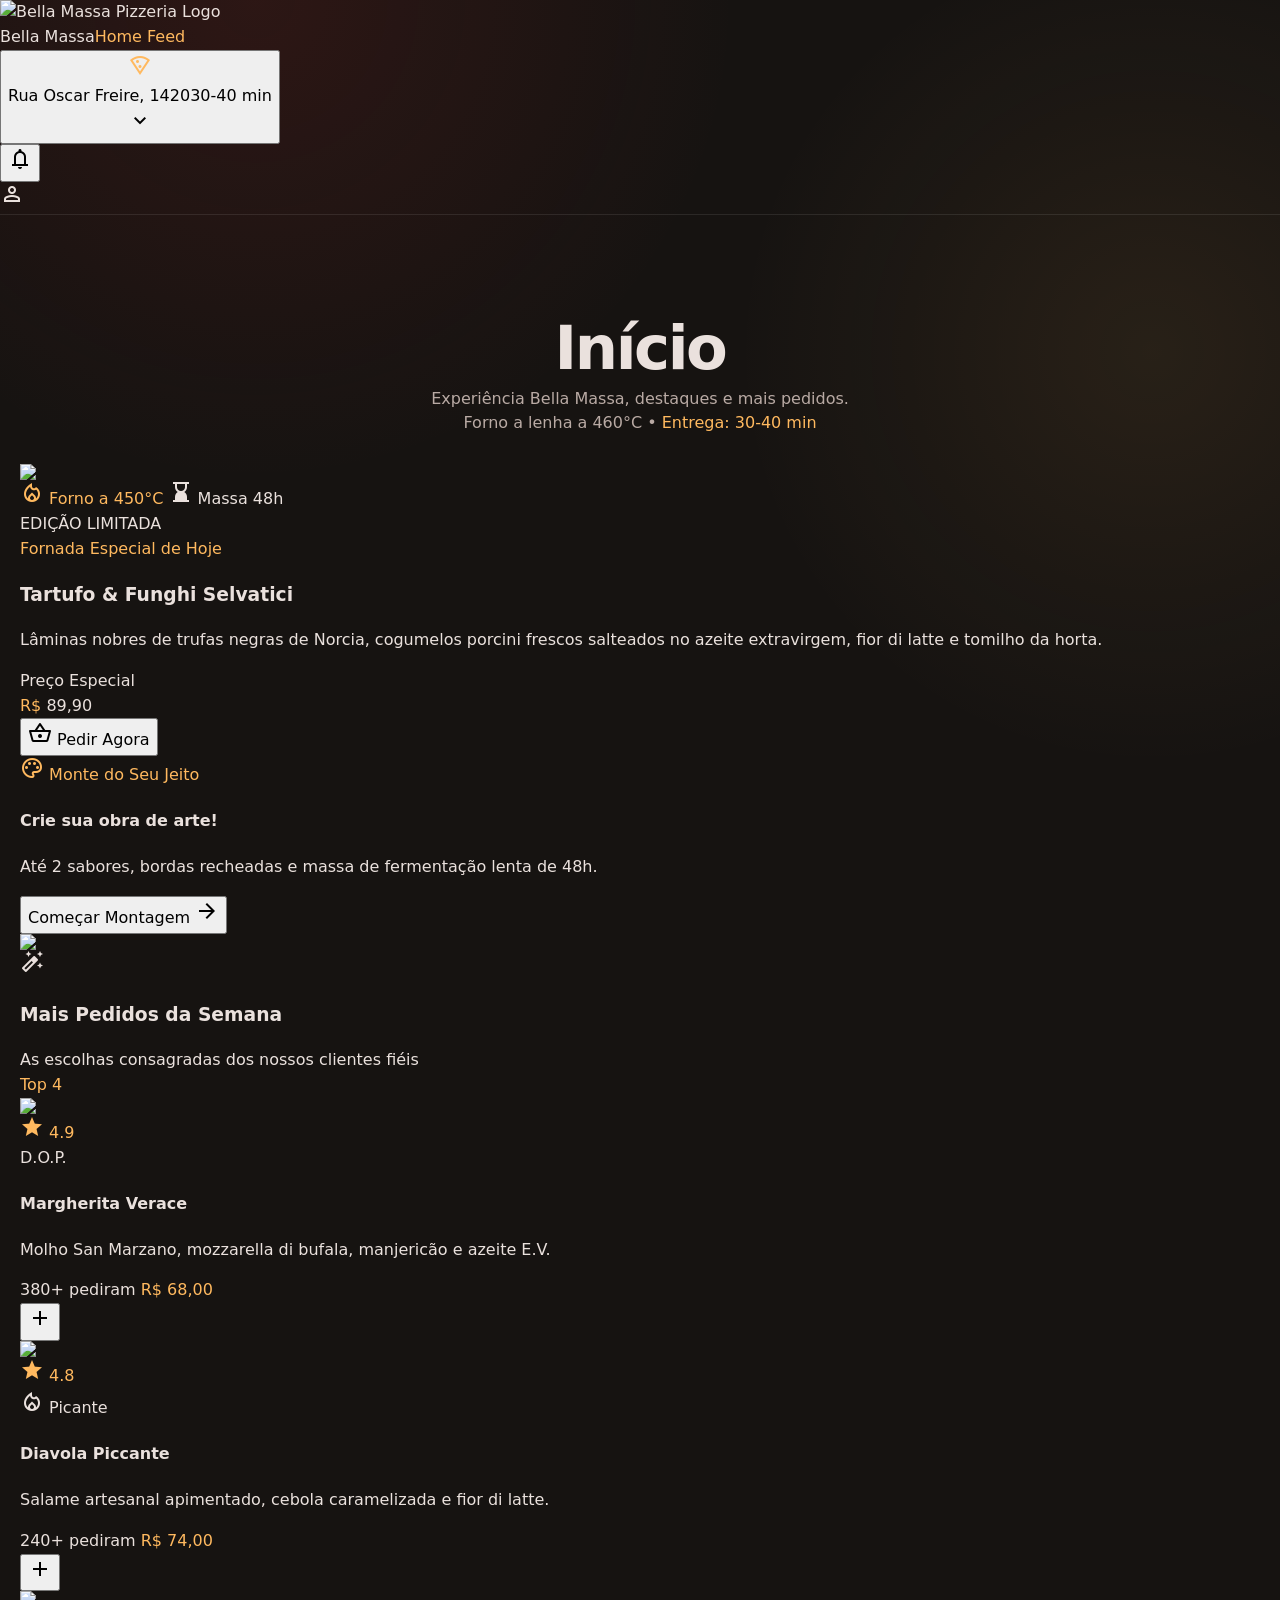
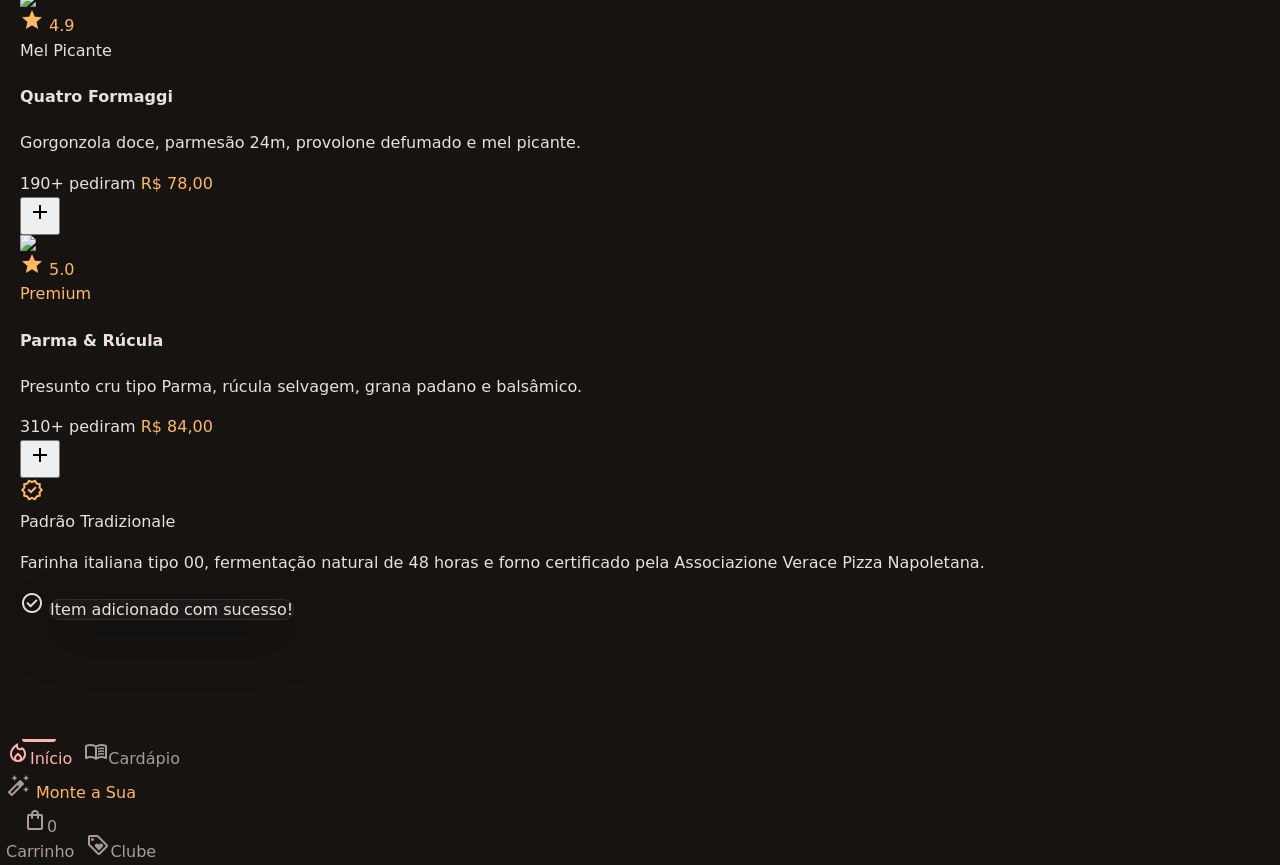
==== index.html @ a278344e "8.0.0" ====
<!DOCTYPE html>

<html lang="pt-BR">
<head>
<meta charset="utf-8"/>
<meta content="width=device-width, initial-scale=1.0" name="viewport"/>
<meta content="Bella Massa Pizzeria — cardápio, montagem de pizza, carrinho e Clube Bella Massa." name="description"/>
<meta content="#161311" name="theme-color"/>
<title>Bella Massa Pizzeria</title>
<link href="https://fonts.googleapis.com" rel="preconnect"/>
<link crossorigin="" href="https://fonts.gstatic.com" rel="preconnect"/>
<link href="https://fonts.googleapis.com/css2?family=Material+Symbols+Outlined:opsz,wght,FILL,GRAD@20..48,100..700,0..1,-50..200&amp;display=swap" rel="stylesheet"/>
<link href="style.css" rel="stylesheet"/>
<script src="https://cdn.tailwindcss.com"></script>
<script id="tailwind-config">tailwind.config = { darkMode: "class", theme: { extend: { "colors": { "surface-container-high": "#2e2927", "on-secondary-container": "#5b3800", "on-tertiary": "#003909", "on-secondary": "#472a00", "on-error-container": "#ffdad6", "secondary": "#ffb95f", "inverse-on-surface": "#342f2d", "inverse-surface": "#eae1dd", "surface-bright": "#3d3836", "primary": "#ffb3ac", "on-primary": "#680008", "on-primary-fixed": "#410003", "on-tertiary-fixed-variant": "#005312", "on-primary-fixed-variant": "#930010", "on-secondary-fixed": "#2a1700", "on-tertiary-fixed": "#002204", "tertiary-container": "#307f34", "secondary-fixed-dim": "#ffb95f", "primary-fixed": "#ffdad6", "on-surface": "#eae1dd", "outline-variant": "#5b403d", "on-secondary-fixed-variant": "#653e00", "tertiary": "#88d982", "on-error": "#690005", "secondary-fixed": "#ffddb8", "on-background": "#eae1dd", "error": "#ffb4ab", "surface-tint": "#ffb3ac", "surface-container-low": "#1f1b19", "primary-container": "#d32f2f", "secondary-container": "#ee9800", "error-container": "#93000a", "tertiary-fixed-dim": "#88d982", "surface-container-lowest": "#110d0c", "outline": "#ab8985", "on-surface-variant": "#e4beba", "on-tertiary-container": "#d8ffd0", "surface": "#161311", "tertiary-fixed": "#a3f69c", "surface-container-highest": "#393431", "surface-variant": "#393431", "primary-fixed-dim": "#ffb3ac", "background": "#161311", "on-primary-container": "#fff2f0", "surface-dim": "#161311", "surface-container": "#231f1d", "inverse-primary": "#ba1a20" }, "borderRadius": { "DEFAULT": "0.25rem", "lg": "0.5rem", "xl": "0.75rem", "full": "9999px" }, "spacing": { "space-lg": "1.5rem", "margin-lg": "2rem", "gutter": "1rem", "space-xl": "2rem", "space-sm": "0.5rem", "space-md": "1rem", "margin-md": "1.5rem", "margin": "1rem", "space-xs": "0.25rem", "gutter-sm": "0.75rem" }, "fontFamily": { "label-md": ["Plus Jakarta Sans"], "label-sm": ["Plus Jakarta Sans"], "headline-sm": ["Plus Jakarta Sans"], "body-sm": ["Plus Jakarta Sans"], "body-lg": ["Plus Jakarta Sans"], "headline-lg-mobile": ["Playfair Display"], "body-md": ["Plus Jakarta Sans"], "label-lg": ["Plus Jakarta Sans"], "headline-lg": ["Playfair Display"], "display-lg": ["Playfair Display"], "headline-md": ["Playfair Display"], "title-md": ["Plus Jakarta Sans"], "display-lg-mobile": ["Playfair Display"] }, "fontSize": { "label-md": ["12px", {"lineHeight": "16px", "letterSpacing": "0.04em", "fontWeight": "600"}], "label-sm": ["10px", {"lineHeight": "12px", "letterSpacing": "0.06em", "fontWeight": "700"}], "headline-sm": ["18px", {"lineHeight": "24px", "fontWeight": "700"}], "body-sm": ["12px", {"lineHeight": "16px", "fontWeight": "400"}], "body-lg": ["16px", {"lineHeight": "24px", "fontWeight": "400"}], "headline-lg-mobile": ["24px", {"lineHeight": "30px", "fontWeight": "600"}], "body-md": ["14px", {"lineHeight": "20px", "fontWeight": "400"}], "label-lg": ["14px", {"lineHeight": "18px", "letterSpacing": "0.02em", "fontWeight": "700"}], "headline-lg": ["32px", {"lineHeight": "40px", "letterSpacing": "-0.01em", "fontWeight": "600"}], "display-lg": ["40px", {"lineHeight": "48px", "letterSpacing": "-0.02em", "fontWeight": "700"}], "headline-md": ["22px", {"lineHeight": "28px", "fontWeight": "600"}], "title-md": ["16px", {"lineHeight": "22px", "fontWeight": "600"}], "display-lg-mobile": ["30px", {"lineHeight": "36px", "letterSpacing": "-0.01em", "fontWeight": "700"}] } } } };</script>
</head>
<body>
<div class="app-shell">
<header class="fixed top-0 inset-x-0 z-50 bg-surface/90 backdrop-blur-xl pt-safe shadow-[0_4px_20px_rgba(0,0,0,0.35)]"><div class="h-20 px-margin flex items-center justify-between gap-gutter-sm"><div class="flex items-center gap-space-xs shrink-0"><img alt="Bella Massa Pizzeria Logo" class="h-8 w-auto object-contain" src="https://lh3.googleusercontent.com/aida-public/[base64]"/><div class="flex flex-col"><span class="font-headline-md text-headline-md tracking-tight text-on-surface leading-none">Bella Massa</span><span class="font-label-sm text-label-sm text-secondary tracking-widest uppercase">Home Feed</span></div></div><div class="flex-1 flex flex-col items-center justify-center max-w-[170px] min-w-0"><button class="w-full flex items-center justify-center gap-space-xs bg-surface-container-high px-gutter-sm py-space-xs rounded-full min-h-[36px] active:scale-95 transition-transform"><span class="material-symbols-outlined text-secondary text-[16px] shrink-0">local_pizza</span><div class="flex flex-col text-left truncate"><span class="font-label-sm text-label-sm text-on-surface truncate">Rua Oscar Freire, 1420</span><span class="font-label-sm text-label-sm text-secondary-fixed-dim leading-none flex items-center gap-1"><span class="w-1.5 h-1.5 rounded-full bg-secondary animate-pulse"></span>30-40 min</span></div><span class="material-symbols-outlined text-on-surface-variant text-[14px] shrink-0">expand_more</span></button></div><div class="flex items-center gap-space-xs shrink-0"><button aria-label="Notificações" class="relative w-11 h-11 flex items-center justify-center rounded-full bg-surface-container-high text-on-surface active:scale-95 transition-transform" id="notification-button" type="button"><span class="material-symbols-outlined text-[20px]">notifications</span><span class="absolute top-2 right-2 w-2 h-2 rounded-full bg-primary-container ring-2 ring-surface"></span></button><div class="w-8 h-8 rounded-full bg-primary flex items-center justify-center shrink-0"><span class="material-symbols-outlined text-on-primary text-[18px]">person</span></div></div></div></header>
<main class="site-main" id="app-main">
<section aria-labelledby="tab-title-inicio" class="tab-panel active" data-panel="inicio" id="tab-inicio">
<div class="panel-heading">
<h1 id="tab-title-inicio">Início</h1>
<p>Experiência Bella Massa, destaques e mais pedidos.</p>
<p class="font-label-sm text-label-sm text-on-surface truncate">
          Forno a lenha a 460°C • <span class="text-secondary">Entrega: 30-40 min</span>
</p>
</div>

<!-- Subtle background radiant glow -->
<div class="absolute -right-8 -bottom-10 w-32 h-32 bg-primary-container/15 rounded-full blur-2xl pointer-events-none"></div>
<!-- Hero Special Batch Card -->
<section class="px-margin py-space-sm">
<div class="relative rounded-xl overflow-hidden bg-surface-container shadow-xl flex flex-col">
<!-- Pizza Photography Header -->
<div class="relative w-full h-56 bg-surface-container-lowest">
<img class="w-full h-full object-cover" data-alt="Artisanal wood-fired Neapolitan pizza crowned with black truffle shaving slivers, wild sauteed chanterelle mushrooms, creamy fior di latte mozzarella, and fresh thyme herbs, served on rustic charred dark stone with embers glowing softly in the background, warm cinematic Italian pizzeria lighting, hyper realistic food photography." src="https://lh3.googleusercontent.com/aida-public/[base64]"/>
<div class="absolute inset-0 bg-gradient-to-t from-surface-container via-surface-container/30 to-transparent"></div>
<!-- Badges Overlay -->
<div class="absolute top-3 left-3 flex flex-wrap gap-1.5 z-10">
<span class="flex items-center gap-1 bg-surface-container-lowest/85 backdrop-blur-md px-2.5 py-1 rounded-full text-secondary font-label-sm text-label-sm font-bold shadow-sm">
<span class="material-symbols-outlined text-[14px]">local_fire_department</span>
            Forno a 450°C
          </span>
<span class="flex items-center gap-1 bg-surface-container-lowest/85 backdrop-blur-md px-2.5 py-1 rounded-full text-on-surface font-label-sm text-label-sm font-semibold shadow-sm">
<span class="material-symbols-outlined text-[14px] text-tertiary">hourglass_bottom</span>
            Massa 48h
          </span>
</div>
<div class="absolute top-3 right-3 z-10">
<span class="px-2.5 py-1 rounded-full bg-primary-container text-on-primary-container font-label-sm text-label-sm font-bold shadow-md">
            EDIÇÃO LIMITADA
          </span>
</div>
</div>
<!-- Content Area -->
<div class="p-space-md flex flex-col gap-space-xs relative">
<span class="font-label-sm text-label-sm text-secondary font-semibold uppercase tracking-wider">
          Fornada Especial de Hoje
        </span>
<h3 class="font-headline-md text-headline-md text-on-surface">
          Tartufo &amp; Funghi Selvatici
        </h3>
<p class="font-body-md text-body-md text-on-surface-variant line-clamp-2">
          Lâminas nobres de trufas negras de Norcia, cogumelos porcini frescos salteados no azeite extravirgem, fior di latte e tomilho da horta.
        </p>
<div class="flex items-center justify-between pt-space-sm mt-space-xs">
<div class="flex flex-col">
<span class="font-label-sm text-label-sm text-on-surface-variant">Preço Especial</span>
<div class="flex items-baseline gap-1">
<span class="font-label-md text-label-md text-secondary">R$</span>
<span class="font-headline-sm text-headline-sm text-on-surface font-bold">89,90</span>
</div>
</div>
<button class="h-[48px] px-space-lg rounded-full bg-primary-container text-on-primary-container font-label-lg text-label-lg flex items-center justify-center gap-space-xs shadow-[0_6px_18px_-2px_rgba(211,47,47,0.5)] active:scale-95 transition-transform" onclick="addHeroPizza(this)">
<span class="material-symbols-outlined text-[18px]">shopping_basket</span>
<span>Pedir Agora</span>
</button>
</div>
</div>
</div>
</section>
<!-- Interactive Custom Pizza Builder Banner -->
<section class="px-margin py-space-sm">
<div class="bg-gradient-to-r from-surface-container-high via-surface-container to-surface-container-high rounded-xl p-space-md shadow-md flex items-center justify-between gap-space-md relative overflow-hidden">
<div class="flex flex-col gap-1 z-10 min-w-0">
<div class="flex items-center gap-1.5">
<span class="material-symbols-outlined text-secondary text-[20px]">palette</span>
<span class="font-label-sm text-label-sm uppercase tracking-wider text-secondary font-bold">Monte do Seu Jeito</span>
</div>
<h4 class="font-headline-sm text-headline-sm text-on-surface leading-snug">
          Crie sua obra de arte!
        </h4>
<p class="font-body-sm text-body-sm text-on-surface-variant line-clamp-2">
          Até 2 sabores, bordas recheadas e massa de fermentação lenta de 48h.
        </p>
<div class="pt-space-xs">
<button class="inline-flex items-center gap-1 px-space-md py-2 rounded-full bg-secondary-container text-on-secondary-container font-label-md text-label-md font-bold shadow-sm active:scale-95 transition-transform">
<span>Começar Montagem</span>
<span class="material-symbols-outlined text-[16px]">arrow_forward</span>
</button>
</div>
</div>
<div class="w-24 h-24 shrink-0 rounded-full bg-surface-container-lowest p-1 shadow-lg relative flex items-center justify-center">
<img class="w-full h-full object-cover rounded-full" data-alt="Top down overhead close-up shot of raw sourdough pizza base sprinkled with organic flour, vibrant San Marzano red tomato sauce swirl, fresh emerald green basil leaves, and artisanal fresh mozzarella curd cubes ready to bake." src="https://lh3.googleusercontent.com/aida-public/[base64]"/>
<div class="absolute -bottom-1 -right-1 bg-primary-container text-on-primary-container p-1 rounded-full shadow-md flex items-center justify-center">
<span class="material-symbols-outlined text-[16px]">auto_fix_high</span>
</div>
</div>
</div>
<!-- Section Title: Mais Pedidos da Semana -->
<section class="px-margin pt-space-md pb-space-xs flex items-baseline justify-between">
<div class="flex flex-col">
<h3 class="font-headline-md text-headline-md text-on-surface">
        Mais Pedidos da Semana
      </h3>
<span class="font-body-sm text-body-sm text-on-surface-variant">
        As escolhas consagradas dos nossos clientes fiéis
      </span>
</div>
<span class="font-label-sm text-label-sm text-secondary font-bold uppercase tracking-wider">
      Top 4
    </span>
</section>
<!-- 2-Column Grid of Best-Sellers -->
<section class="px-margin py-space-xs">
<div class="grid grid-cols-2 gap-gutter-sm">
<!-- Item 1: Margherita Verace D.O.P. -->
<div class="bg-surface-container rounded-xl overflow-hidden shadow-md flex flex-col justify-between p-space-sm group">
<div class="flex flex-col">
<div class="relative w-full h-32 rounded-lg overflow-hidden bg-surface-container-lowest mb-space-xs">
<img class="w-full h-full object-cover group-hover:scale-105 transition-transform duration-300" data-alt="Classic traditional Margherita Verace pizza with blistered authentic crust, rich San Marzano crushed red tomato sauce, melted Buffalo mozzarella discs, fresh green basil leaves, and golden Italian olive oil drizzle on rustic slate." src="https://lh3.googleusercontent.com/aida-public/[base64]"/>
<div class="absolute top-1.5 left-1.5 bg-surface-container-lowest/80 backdrop-blur-sm px-1.5 py-0.5 rounded-full flex items-center gap-0.5 text-secondary">
<span class="material-symbols-outlined text-[12px] icon-fill">star</span>
<span class="font-label-sm text-label-sm font-bold">4.9</span>
</div>
<div class="absolute bottom-1.5 left-1.5 bg-secondary-container/90 px-1.5 py-0.5 rounded-full text-on-secondary-container font-label-sm text-label-sm font-bold">
              D.O.P.
            </div>
</div>
<h4 class="font-headline-sm text-headline-sm text-on-surface leading-tight truncate">
            Margherita Verace
          </h4>
<p class="font-body-sm text-body-sm text-on-surface-variant line-clamp-2 mt-1 min-h-[32px]">
            Molho San Marzano, mozzarella di bufala, manjericão e azeite E.V.
          </p>
</div>
<div class="flex items-center justify-between mt-space-sm pt-space-xs">
<div class="flex flex-col">
<span class="font-label-sm text-label-sm text-on-surface-variant">380+ pediram</span>
<span class="font-title-md text-title-md text-secondary font-bold">R$ 68,00</span>
</div>
<button aria-label="Adicionar Margherita Verace ao carrinho" class="w-9 h-9 rounded-full bg-primary-container text-on-primary-container flex items-center justify-center shadow-md active:scale-90 transition-transform" onclick="quickAdd(this, 'Margherita Verace')">
<span class="material-symbols-outlined text-[20px]">add</span>
</button>
</div>
</div>
<!-- Item 2: Diavola Piccante Especial -->
<div class="bg-surface-container rounded-xl overflow-hidden shadow-md flex flex-col justify-between p-space-sm group">
<div class="flex flex-col">
<div class="relative w-full h-32 rounded-lg overflow-hidden bg-surface-container-lowest mb-space-xs">
<img class="w-full h-full object-cover group-hover:scale-105 transition-transform duration-300" data-alt="Diavola spicy pizza with crispy cured artisanal pepperoni slices cupping rich red oil, caramelized red onion rings, fresh fior di latte mozzarella on dark charred oven baked crust, dark moody Neapolitan pizzeria lighting." src="https://lh3.googleusercontent.com/aida-public/[base64]"/>
<div class="absolute top-1.5 left-1.5 bg-surface-container-lowest/80 backdrop-blur-sm px-1.5 py-0.5 rounded-full flex items-center gap-0.5 text-secondary">
<span class="material-symbols-outlined text-[12px] icon-fill">star</span>
<span class="font-label-sm text-label-sm font-bold">4.8</span>
</div>
<div class="absolute bottom-1.5 left-1.5 bg-primary-container/90 px-1.5 py-0.5 rounded-full text-on-primary-container font-label-sm text-label-sm font-bold flex items-center gap-0.5">
<span class="material-symbols-outlined text-[11px]">local_fire_department</span>
<span>Picante</span>
</div>
</div>
<h4 class="font-headline-sm text-headline-sm text-on-surface leading-tight truncate">
            Diavola Piccante
          </h4>
<p class="font-body-sm text-body-sm text-on-surface-variant line-clamp-2 mt-1 min-h-[32px]">
            Salame artesanal apimentado, cebola caramelizada e fior di latte.
          </p>
</div>
<div class="flex items-center justify-between mt-space-sm pt-space-xs">
<div class="flex flex-col">
<span class="font-label-sm text-label-sm text-on-surface-variant">240+ pediram</span>
<span class="font-title-md text-title-md text-secondary font-bold">R$ 74,00</span>
</div>
<button aria-label="Adicionar Diavola Piccante ao carrinho" class="w-9 h-9 rounded-full bg-primary-container text-on-primary-container flex items-center justify-center shadow-md active:scale-90 transition-transform" onclick="quickAdd(this, 'Diavola Piccante')">
<span class="material-symbols-outlined text-[20px]">add</span>
</button>
</div>
</div>
<!-- Item 3: Quatro Formaggi Gran Riserva -->
<div class="bg-surface-container rounded-xl overflow-hidden shadow-md flex flex-col justify-between p-space-sm group">
<div class="flex flex-col">
<div class="relative w-full h-32 rounded-lg overflow-hidden bg-surface-container-lowest mb-space-xs">
<img class="w-full h-full object-cover group-hover:scale-105 transition-transform duration-300" data-alt="Four cheese gourmet pizza Quattro Formaggi with creamy sweet gorgonzola drops, aged Parmesan 24 months flakes, smoked provolone, and hot spicy wildflower honey drizzle glistening on puffed wood-fired Neapolitan crust." src="https://lh3.googleusercontent.com/aida-public/[base64]"/>
<div class="absolute top-1.5 left-1.5 bg-surface-container-lowest/80 backdrop-blur-sm px-1.5 py-0.5 rounded-full flex items-center gap-0.5 text-secondary">
<span class="material-symbols-outlined text-[12px] icon-fill">star</span>
<span class="font-label-sm text-label-sm font-bold">4.9</span>
</div>
<div class="absolute bottom-1.5 left-1.5 bg-secondary-container/90 px-1.5 py-0.5 rounded-full text-on-secondary-container font-label-sm text-label-sm font-bold">
              Mel Picante
            </div>
</div>
<h4 class="font-headline-sm text-headline-sm text-on-surface leading-tight truncate">
            Quatro Formaggi
          </h4>
<p class="font-body-sm text-body-sm text-on-surface-variant line-clamp-2 mt-1 min-h-[32px]">
            Gorgonzola doce, parmesão 24m, provolone defumado e mel picante.
          </p>
</div>
<div class="flex items-center justify-between mt-space-sm pt-space-xs">
<div class="flex flex-col">
<span class="font-label-sm text-label-sm text-on-surface-variant">190+ pediram</span>
<span class="font-title-md text-title-md text-secondary font-bold">R$ 78,00</span>
</div>
<button aria-label="Adicionar Quatro Formaggi ao carrinho" class="w-9 h-9 rounded-full bg-primary-container text-on-primary-container flex items-center justify-center shadow-md active:scale-90 transition-transform" onclick="quickAdd(this, 'Quatro Formaggi')">
<span class="material-symbols-outlined text-[20px]">add</span>
</button>
</div>
</div>
<!-- Item 4: Parma & Rúcula Fresca -->
<div class="bg-surface-container rounded-xl overflow-hidden shadow-md flex flex-col justify-between p-space-sm group">
<div class="flex flex-col">
<div class="relative w-full h-32 rounded-lg overflow-hidden bg-surface-container-lowest mb-space-xs">
<img class="w-full h-full object-cover group-hover:scale-105 transition-transform duration-300" data-alt="Gourmet artisan pizza draped with thin prosciutto di Parma cured ham folds, baby wild arugula leaves, Grana Padano cheese shavings, and dark aged balsamic vinegar reduction glaze drizzle, Neapolitan charred dough crust." src="https://lh3.googleusercontent.com/aida-public/[base64]"/>
<div class="absolute top-1.5 left-1.5 bg-surface-container-lowest/80 backdrop-blur-sm px-1.5 py-0.5 rounded-full flex items-center gap-0.5 text-secondary">
<span class="material-symbols-outlined text-[12px] icon-fill">star</span>
<span class="font-label-sm text-label-sm font-bold">5.0</span>
</div>
<div class="absolute bottom-1.5 left-1.5 bg-surface-container-highest/90 px-1.5 py-0.5 rounded-full text-secondary font-label-sm text-label-sm font-bold">
              Premium
            </div>
</div>
<h4 class="font-headline-sm text-headline-sm text-on-surface leading-tight truncate">
            Parma &amp; Rúcula
          </h4>
<p class="font-body-sm text-body-sm text-on-surface-variant line-clamp-2 mt-1 min-h-[32px]">
            Presunto cru tipo Parma, rúcula selvagem, grana padano e balsâmico.
          </p>
</div>
<div class="flex items-center justify-between mt-space-sm pt-space-xs">
<div class="flex flex-col">
<span class="font-label-sm text-label-sm text-on-surface-variant">310+ pediram</span>
<span class="font-title-md text-title-md text-secondary font-bold">R$ 84,00</span>
</div>
<button aria-label="Adicionar Parma &amp; Rúcula ao carrinho" class="w-9 h-9 rounded-full bg-primary-container text-on-primary-container flex items-center justify-center shadow-md active:scale-90 transition-transform" onclick="quickAdd(this, 'Parma &amp; Rúcula')">
<span class="material-symbols-outlined text-[20px]">add</span>
</button>
</div>
</div>
</div>
</section>
<!-- Craftsmanship / Quality Guarantee Banner -->
<section class="px-margin pt-space-md pb-space-lg">
<div class="bg-surface-container-low rounded-xl p-space-md flex items-center gap-space-md">
<div class="w-12 h-12 rounded-full bg-surface-container flex items-center justify-center text-secondary shrink-0 shadow-sm">
<span class="material-symbols-outlined text-[26px]">verified</span>
</div>
<div class="flex flex-col min-w-0">
<span class="font-headline-sm text-headline-sm text-on-surface">Padrão Tradizionale</span>
<p class="font-body-sm text-body-sm text-on-surface-variant leading-snug">
          Farinha italiana tipo 00, fermentação natural de 48 horas e forno certificado pela Associazione Verace Pizza Napoletana.
        </p>
</div>
</div>
</section>
<!-- Micro-interaction Toast Notification -->
<div class="fixed bottom-24 inset-x-margin z-50 transform translate-y-32 opacity-0 transition-all duration-300 pointer-events-none flex justify-center" id="quick-toast">
<div class="bg-secondary-container text-on-secondary-container px-space-md py-2.5 rounded-full shadow-2xl flex items-center gap-2">
<span class="material-symbols-outlined text-[18px]">check_circle</span>
<span class="font-label-md text-label-md font-bold" id="toast-message">Item adicionado com sucesso!</span>
</div>
</div>
</div>

</section>
<section aria-labelledby="tab-title-cardapio" class="tab-panel" data-panel="cardapio" id="tab-cardapio">
<div class="panel-heading">
<span class="eyebrow">Bella Massa</span>
<h1 id="tab-title-cardapio">Cardápio</h1>
<p>Escolha pizzas, entradas, sobremesas e bebidas.</p>
</div><div class="menu-tools"><label class="search-field" for="menu-search"><span>⌕</span><input autocomplete="off" id="menu-search" placeholder="Buscar no cardápio..." type="search"/></label><div aria-label="Filtros do cardápio" class="menu-filters" role="group"><button class="menu-filter filter-active" data-filter="todos" type="button">Todos</button><button class="menu-filter" data-filter="pizza" type="button">Pizzas</button><button class="menu-filter" data-filter="entrada" type="button">Entradas</button><button class="menu-filter" data-filter="doce" type="button">Doces</button><button class="menu-filter" data-filter="bebida" type="button">Bebidas</button></div></div>
<div class="flex flex-col w-full relative">
<!-- Search & Filter Area -->
<section class="px-margin pt-space-xs pb-space-sm flex flex-col gap-space-sm">
<div class="flex items-center gap-space-sm w-full">
<div class="flex items-center bg-surface-container-high rounded-full px-space-md py-space-xs gap-space-xs shadow-inner">
<span class="material-symbols-outlined text-outline text-[20px] shrink-0">search</span>
<input aria-label="Buscar cardápio" class="bg-transparent border-0 outline-none w-full font-body-sm text-body-sm text-on-surface placeholder:text-outline font-normal" placeholder="Buscar pizzas, ingredientes ou vinhos..." type="text"/>
<button aria-label="Limpar busca" class="shrink-0 text-outline hover:text-on-surface flex items-center">
<span class="material-symbols-outlined text-[18px]">mic</span>
</button>
</div>
<span class="absolute 1 top-2 right-2 w-2 h-2 rounded-full bg-secondary"></span>
</button>
</div>
</section>
<!-- Category Sticky Subheader Tabs -->
<div class="sticky top-20 z-40 bg-surface/95 backdrop-blur-md px-margin py-space-xs shadow-sm">
<div class="flex items-center gap-space-md overflow-x-auto no-scrollbar">
<button class="shrink-0 pb-1.5 font-label-md text-label-md text-secondary border-b-2 border-secondary font-bold flex items-center gap-1">
        Pizzas Especiais <span class="bg-secondary/20 text-secondary text-[10px] px-1.5 py-0.5 rounded-full">8</span>
</button>
<button class="shrink-0 pb-1.5 font-label-md text-label-md text-outline hover:text-on-surface transition-colors flex items-center gap-1">
        Pizzas Clássicas <span class="bg-surface-container-high text-outline text-[10px] px-1.5 py-0.5 rounded-full">12</span>
</button>
<button class="shrink-0 pb-1.5 font-label-md text-label-md text-outline hover:text-on-surface transition-colors flex items-center gap-1">
        Calzones &amp; Entradas <span class="bg-surface-container-high text-outline text-[10px] px-1.5 py-0.5 rounded-full">6</span>
</button>
<button class="shrink-0 pb-1.5 font-label-md text-label-md text-outline hover:text-on-surface transition-colors flex items-center gap-1">
        Sobremesas <span class="bg-surface-container-high text-outline text-[10px] px-1.5 py-0.5 rounded-full">4</span>
</button>
<button class="shrink-0 pb-1.5 font-label-md text-label-md text-outline hover:text-on-surface transition-colors flex items-center gap-1">
        Bebidas &amp; Vinhos <span class="bg-surface-container-high text-outline text-[10px] px-1.5 py-0.5 rounded-full">10</span>
</button>
</div>
</div>
<!-- Menu Item Listing -->
<div class="flex flex-col gap-space-md px-margin py-space-md pb-28">
<!-- Section Title: Pizzas Especiais -->
<div class="flex items-center justify-between pt-space-xs">
<div class="flex items-center gap-space-xs">
<span class="material-symbols-outlined text-secondary text-[22px]">local_fire_department</span>
<h2 class="font-headline-lg-mobile text-headline-lg-mobile text-on-surface font-semibold tracking-tight">Pizzas Especiais</h2>
</div>
<span class="font-label-sm text-label-sm text-outline uppercase tracking-wider">Forno a 480°C</span>
</div>
<!-- ITEM 1: Pizza Burrata Al Pesto (Full Feature Card) -->
<article class="flex flex-col bg-surface-container rounded-xl overflow-hidden shadow-[0_8px_24px_-4px_rgba(0,0,0,0.5)] menu-product-card" data-category="pizza" data-product-card="true">
<div class="relative w-full h-48 bg-surface-container-highest overflow-hidden">
<img class="w-full h-full object-cover" data-alt="Artisanal Neapolitan pizza freshly baked in a stone oven with blistered charred cornicione crust, topped with San Marzano red sauce, a whole snowy white burrata ball in the center drizzled with bright emerald green basil pesto, and glossy roasted red cherry tomatoes, warm moody lighting, culinary magazine photography" src="https://lh3.googleusercontent.com/aida-public/[base64]"/>
<div class="absolute inset-0 bg-gradient-to-t from-surface-container via-transparent to-black/30"></div>
<!-- Badges -->
<div class="absolute top-3 left-3 flex flex-wrap items-center gap-1.5">
<span class="px-2.5 py-1 rounded-full bg-secondary-container text-on-secondary-container font-label-sm text-label-sm font-bold flex items-center gap-1 shadow-sm">
<span class="material-symbols-outlined text-[13px]">award_star</span> Chef Choice
          </span>
<span class="px-2.5 py-1 rounded-full bg-tertiary-container/80 text-on-tertiary-container font-label-sm text-label-sm font-bold backdrop-blur-sm shadow-sm">
            🌱 Vegetariana
          </span>
</div>
<button aria-label="Favoritar pizza" class="absolute top-3 right-3 w-8 h-8 rounded-full bg-surface-container-lowest/70 backdrop-blur-md text-on-surface flex items-center justify-center active:scale-90 transition-transform">
<span class="material-symbols-outlined text-[18px]">favorite</span>
</button>
</div>
<div class="p-space-md flex flex-col gap-space-sm">
<div class="flex flex-col gap-0.5">
<h3 class="font-headline-md text-headline-md text-on-surface">Burrata Al Pesto</h3>
<p class="font-body-sm text-body-sm text-on-surface-variant line-clamp-2">
            Massa artesanal fermentada por 48h, molho San Marzano D.O.P., burrata inteira fresca de 150g no centro, pesto genovês artesanal e tomates confitados.
          </p>
</div>
<!-- Size Toggle Selector -->
<div class="flex items-center gap-space-xs bg-surface-container-low p-1 rounded-full mt-1">
<button class="py-1 px-space-xs text-center rounded-full bg-surface-container-high text-on-surface font-label-sm text-label-sm font-semibold transition-all">
            Média (4 fatias)
          </button>
<button class="py-1 px-space-xs text-center rounded-full text-outline font-label-sm text-label-sm transition-all hover:text-on-surface">
            Grande (8 fatias)
          </button>
</div>
<div class="flex items-center justify-between pt-space-xs mt-1">
<div class="flex flex-col">
<span class="font-label-sm text-label-sm text-outline">A partir de</span>
<span class="font-headline-sm text-headline-sm text-secondary font-bold">R$ 88,00</span>
</div>
<button aria-label="Adicionar Burrata Al Pesto ao carrinho" class="flex items-center gap-space-xs px-space-md py-2.5 rounded-full bg-primary-container text-on-primary-container font-label-md text-label-md shadow-[0_4px_16px_rgba(211,47,47,0.4)] active:scale-95 transition-transform" data-add-product="Burrata Al Pesto">
<span class="material-symbols-outlined text-[18px]">add</span>
<span>Adicionar</span>
</button>
</div>
</div>
</article>
<!-- ITEM 2: Pizza Carbonara Autentica (Compact Horizontal Card) -->
<article class="flex bg-surface-container rounded-xl p-space-sm gap-space-md shadow-[0_8px_20px_-4px_rgba(0,0,0,0.45)] menu-product-card" data-category="pizza" data-product-card="true">
<div class="relative w-28 h-28 shrink-0 rounded-lg overflow-hidden bg-surface-container-highest">
<img class="w-full h-full object-cover" data-alt="Authentic Italian wood-fired pizza carbonara with crispy golden guanciale cubes, velvety yellow egg yolk drizzle, bubbling melted fior di latte cheese, cracked black pepper grains, and shaved aged pecorino romano cheese on rustic dark slate background" src="https://lh3.googleusercontent.com/aida-public/[base64]"/>
<span class="absolute top-1.5 left-1.5 px-2 py-0.5 rounded-full bg-surface-container-lowest/80 backdrop-blur-sm text-secondary font-label-sm text-label-sm font-bold">
          Exclusiva
        </span>
</div>
<div class="flex flex-col justify-between min-w-0">
<div class="flex flex-col">
<div class="flex items-start justify-between gap-1">
<h3 class="font-title-md text-title-md text-on-surface font-semibold truncate">Carbonara Autentica</h3>
</div>
<p class="font-body-sm text-body-sm text-on-surface-variant line-clamp-2 mt-0.5">
            Fior di latte, guanciale crocante curado, gemas caipiras cremosas, pimenta preta moída na hora e pecorino romano ralado.
          </p>
</div>
<div class="flex items-center justify-between pt-1">
<span class="font-headline-sm text-headline-sm text-secondary font-bold">R$ 82,00</span>
<button aria-label="Adicionar Carbonara Autentica" class="w-9 h-9 rounded-full bg-primary-container text-on-primary-container flex items-center justify-center shadow-md active:scale-90 transition-transform" data-add-product="Carbonara Autentica">
<span class="material-symbols-outlined text-[20px]">add</span>
</button>
</div>
</div>
</article>
<!-- ITEM 3: Pizza Calábria & Mel Apimentado (Horizontal Card) -->
<article class="flex bg-surface-container rounded-xl p-space-sm gap-space-md shadow-[0_8px_20px_-4px_rgba(0,0,0,0.45)] menu-product-card" data-category="pizza" data-product-card="true">
<div class="relative w-28 h-28 shrink-0 rounded-lg overflow-hidden bg-surface-container-highest">
<img class="w-full h-full object-cover" data-alt="Wood-fired artisanal pizza with crispy thin artisan smoked calabrese sausage discs, melted fior di latte cheese, pickled red onion ribbons, and glistening spicy red chili honey drizzle over charred leopard-spotted Neapolitan crust" src="https://lh3.googleusercontent.com/aida-public/[base64]"/>
<div class="absolute top-1.5 left-1.5 flex flex-col gap-1">
<span class="px-2 py-0.5 rounded-full bg-primary-container text-on-primary-container font-label-sm text-label-sm font-bold">
            Mais Vendida
          </span>
</div>
</div>
<div class="flex flex-col justify-between min-w-0">
<div class="flex flex-col">
<div class="flex items-center gap-1.5">
<h3 class="font-title-md text-title-md text-on-surface font-semibold truncate">Calábria &amp; Mel</h3>
<span class="text-[12px]">🌶️</span>
</div>
<p class="font-body-sm text-body-sm text-on-surface-variant line-clamp-2 mt-0.5">
            Calabresa artesanal defumada fatiada ultrafina, fior di latte, cebola roxa marinada e fio de mel com pimenta dedo-de-moça.
          </p>
</div>
<div class="flex items-center justify-between pt-1">
<span class="font-headline-sm text-headline-sm text-secondary font-bold">R$ 74,00</span>
<button aria-label="Adicionar Calábria e Mel Apimentado" class="w-9 h-9 rounded-full bg-primary-container text-on-primary-container flex items-center justify-center shadow-md active:scale-90 transition-transform" data-add-product="Calábria &amp; Mel">
<span class="material-symbols-outlined text-[20px]">add</span>
</button>
</div>
</div>
</article>
<!-- Pizzas adicionadas ao cardápio -->
<article class="flex bg-surface-container rounded-xl p-space-sm gap-space-md shadow-[0_8px_20px_-4px_rgba(0,0,0,0.45)] menu-product-card" data-category="pizza" data-product-card="true">
  <div class="w-28 h-28 shrink-0 rounded-lg bg-surface-container-highest flex items-center justify-center"><span class="material-symbols-outlined text-secondary text-5xl">local_pizza</span></div>
  <div class="flex flex-col justify-between min-w-0 flex-1"><div><h3 class="font-title-md text-title-md text-on-surface font-semibold">Margherita Verace</h3><p class="font-body-sm text-body-sm text-on-surface-variant mt-1">Molho San Marzano, fior di latte, manjericão fresco e azeite extravirgem.</p></div><div class="flex items-center justify-between pt-2"><span class="font-headline-sm text-headline-sm text-secondary font-bold">R$ 58,00</span><button type="button" aria-label="Adicionar Margherita Verace" class="w-9 h-9 rounded-full bg-primary-container text-on-primary-container flex items-center justify-center" data-add-product="Margherita Verace" data-price="58"><span class="material-symbols-outlined">add</span></button></div></div>
</article>
<article class="flex bg-surface-container rounded-xl p-space-sm gap-space-md shadow-[0_8px_20px_-4px_rgba(0,0,0,0.45)] menu-product-card" data-category="pizza" data-product-card="true">
  <div class="w-28 h-28 shrink-0 rounded-lg bg-surface-container-highest flex items-center justify-center"><span class="material-symbols-outlined text-secondary text-5xl">local_pizza</span></div>
  <div class="flex flex-col justify-between min-w-0 flex-1"><div><h3 class="font-title-md text-title-md text-on-surface font-semibold">Quattro Formaggi</h3><p class="font-body-sm text-body-sm text-on-surface-variant mt-1">Mozzarella, gorgonzola, parmesão e provolone sobre molho artesanal.</p></div><div class="flex items-center justify-between pt-2"><span class="font-headline-sm text-headline-sm text-secondary font-bold">R$ 76,00</span><button type="button" aria-label="Adicionar Quattro Formaggi" class="w-9 h-9 rounded-full bg-primary-container text-on-primary-container flex items-center justify-center" data-add-product="Quattro Formaggi" data-price="76"><span class="material-symbols-outlined">add</span></button></div></div>
</article>
<article class="flex bg-surface-container rounded-xl p-space-sm gap-space-md shadow-[0_8px_20px_-4px_rgba(0,0,0,0.45)] menu-product-card" data-category="pizza" data-product-card="true">
  <div class="w-28 h-28 shrink-0 rounded-lg bg-surface-container-highest flex items-center justify-center"><span class="material-symbols-outlined text-secondary text-5xl">local_pizza</span></div>
  <div class="flex flex-col justify-between min-w-0 flex-1"><div><h3 class="font-title-md text-title-md text-on-surface font-semibold">Pepperoni Piccante</h3><p class="font-body-sm text-body-sm text-on-surface-variant mt-1">Pepperoni, mozzarella, molho de tomate e toque de pimenta calabresa.</p></div><div class="flex items-center justify-between pt-2"><span class="font-headline-sm text-headline-sm text-secondary font-bold">R$ 72,00</span><button type="button" aria-label="Adicionar Pepperoni Piccante" class="w-9 h-9 rounded-full bg-primary-container text-on-primary-container flex items-center justify-center" data-add-product="Pepperoni Piccante" data-price="72"><span class="material-symbols-outlined">add</span></button></div></div>
</article>
<article class="flex bg-surface-container rounded-xl p-space-sm gap-space-md shadow-[0_8px_20px_-4px_rgba(0,0,0,0.45)] menu-product-card" data-category="pizza" data-product-card="true">
  <div class="w-28 h-28 shrink-0 rounded-lg bg-surface-container-highest flex items-center justify-center"><span class="material-symbols-outlined text-secondary text-5xl">local_pizza</span></div>
  <div class="flex flex-col justify-between min-w-0 flex-1"><div><h3 class="font-title-md text-title-md text-on-surface font-semibold">Frango Cremoso</h3><p class="font-body-sm text-body-sm text-on-surface-variant mt-1">Frango temperado, requeijão cremoso, mozzarella e orégano.</p></div><div class="flex items-center justify-between pt-2"><span class="font-headline-sm text-headline-sm text-secondary font-bold">R$ 68,00</span><button type="button" aria-label="Adicionar Frango Cremoso" class="w-9 h-9 rounded-full bg-primary-container text-on-primary-container flex items-center justify-center" data-add-product="Frango Cremoso" data-price="68"><span class="material-symbols-outlined">add</span></button></div></div>
</article>
<!-- Pizzas adicionais -->
<article class="flex bg-surface-container rounded-xl p-space-sm gap-space-md shadow-[0_8px_20px_-4px_rgba(0,0,0,0.45)] menu-product-card" data-category="pizza" data-product-card="true">
  <div class="relative w-28 h-28 shrink-0 rounded-lg overflow-hidden bg-surface-container-highest"><img class="w-full h-full object-cover" alt="Pizza Margherita com tomate, mozzarella e manjericão" src="https://lh3.googleusercontent.com/aida-public/[base64]"/></div>
  <div class="flex flex-col justify-between min-w-0 flex-1"><div><h3 class="font-title-md text-title-md text-on-surface font-semibold">Margherita Verace</h3><p class="font-body-sm text-body-sm text-on-surface-variant mt-0.5">Molho de tomate italiano, mozzarella fresca, manjericão e azeite extravirgem.</p></div><div class="flex items-center justify-between pt-2"><span class="font-headline-sm text-headline-sm text-secondary font-bold">R$ 59,90</span><button aria-label="Adicionar Pizza Margherita Verace" class="w-9 h-9 rounded-full bg-primary-container text-on-primary-container flex items-center justify-center" data-add-product="Pizza Margherita Verace" data-price="59.90" type="button"><span class="material-symbols-outlined">add</span></button></div></div>
</article>
<article class="flex bg-surface-container rounded-xl p-space-sm gap-space-md shadow-[0_8px_20px_-4px_rgba(0,0,0,0.45)] menu-product-card" data-category="pizza" data-product-card="true">
  <div class="relative w-28 h-28 shrink-0 rounded-lg overflow-hidden bg-surface-container-highest"><img class="w-full h-full object-cover" alt="Pizza de pepperoni" src="https://lh3.googleusercontent.com/aida-public/[base64]"/></div>
  <div class="flex flex-col justify-between min-w-0 flex-1"><div><h3 class="font-title-md text-title-md text-on-surface font-semibold">Pepperoni Piccante</h3><p class="font-body-sm text-body-sm text-on-surface-variant mt-0.5">Pepperoni artesanal, mozzarella, molho da casa e toque de pimenta.</p></div><div class="flex items-center justify-between pt-2"><span class="font-headline-sm text-headline-sm text-secondary font-bold">R$ 68,90</span><button aria-label="Adicionar Pizza Pepperoni Piccante" class="w-9 h-9 rounded-full bg-primary-container text-on-primary-container flex items-center justify-center" data-add-product="Pizza Pepperoni Piccante" data-price="68.90" type="button"><span class="material-symbols-outlined">add</span></button></div></div>
</article>
<article class="flex bg-surface-container rounded-xl p-space-sm gap-space-md shadow-[0_8px_20px_-4px_rgba(0,0,0,0.45)] menu-product-card" data-category="pizza" data-product-card="true">
  <div class="relative w-28 h-28 shrink-0 rounded-lg overflow-hidden bg-surface-container-highest"><img class="w-full h-full object-cover" alt="Pizza quatro queijos" src="https://lh3.googleusercontent.com/aida-public/[base64]"/></div>
  <div class="flex flex-col justify-between min-w-0 flex-1"><div><h3 class="font-title-md text-title-md text-on-surface font-semibold">Quattro Formaggi</h3><p class="font-body-sm text-body-sm text-on-surface-variant mt-0.5">Mozzarella, gorgonzola, parmesão e provolone derretidos.</p></div><div class="flex items-center justify-between pt-2"><span class="font-headline-sm text-headline-sm text-secondary font-bold">R$ 72,90</span><button aria-label="Adicionar Pizza Quattro Formaggi" class="w-9 h-9 rounded-full bg-primary-container text-on-primary-container flex items-center justify-center" data-add-product="Pizza Quattro Formaggi" data-price="72.90" type="button"><span class="material-symbols-outlined">add</span></button></div></div>
</article>
<article class="flex bg-surface-container rounded-xl p-space-sm gap-space-md shadow-[0_8px_20px_-4px_rgba(0,0,0,0.45)] menu-product-card" data-category="pizza" data-product-card="true">
  <div class="relative w-28 h-28 shrink-0 rounded-lg overflow-hidden bg-surface-container-highest"><img class="w-full h-full object-cover" alt="Pizza de frango com catupiry" src="https://lh3.googleusercontent.com/aida-public/[base64]"/></div>
  <div class="flex flex-col justify-between min-w-0 flex-1"><div><h3 class="font-title-md text-title-md text-on-surface font-semibold">Pollo Cremoso</h3><p class="font-body-sm text-body-sm text-on-surface-variant mt-0.5">Frango temperado, requeijão cremoso, mozzarella e orégano.</p></div><div class="flex items-center justify-between pt-2"><span class="font-headline-sm text-headline-sm text-secondary font-bold">R$ 64,90</span><button aria-label="Adicionar Pizza Pollo Cremoso" class="w-9 h-9 rounded-full bg-primary-container text-on-primary-container flex items-center justify-center" data-add-product="Pizza Pollo Cremoso" data-price="64.90" type="button"><span class="material-symbols-outlined">add</span></button></div></div>
</article>
<!-- Section Title: Calzones & Entradas -->
<div class="flex items-center justify-between pt-space-sm">
<div class="flex items-center gap-space-xs">
<span class="material-symbols-outlined text-secondary text-[22px]">bakery_dining</span>
<h2 class="font-headline-lg-mobile text-headline-lg-mobile text-on-surface font-semibold tracking-tight">Calzones &amp; Entradas</h2>
</div>
<span class="font-label-sm text-label-sm text-outline uppercase tracking-wider">Tradizionale</span>
</div>
<!-- ITEM 4: Calzone Al Forno Ricotta & Spinaci (Horizontal Card) -->
<article class="flex bg-surface-container rounded-xl p-space-sm gap-space-md shadow-[0_8px_20px_-4px_rgba(0,0,0,0.45)] menu-product-card" data-category="entrada" data-product-card="true">
<div class="relative w-28 h-28 shrink-0 rounded-lg overflow-hidden bg-surface-container-highest">
<img class="w-full h-full object-cover" data-alt="Golden baked stuffed Italian calzone fresh from wood stone oven with golden charred blister marks, sliced open revealing creamy steaming ricotta cheese, sautéed fresh dark green spinach, melted mozzarella and hints of nutmeg with warm glowing lighting" src="https://lh3.googleusercontent.com/aida-public/[base64]"/>
<span class="absolute top-1.5 left-1.5 px-2 py-0.5 rounded-full bg-tertiary-container/90 text-on-tertiary-container font-label-sm text-label-sm font-bold">
          🌱 Vegetariano
        </span>
</div>
<div class="flex flex-col justify-between min-w-0">
<div class="flex flex-col">
<h3 class="font-title-md text-title-md text-on-surface font-semibold truncate">Calzone Ricotta &amp; Spinaci</h3>
<p class="font-body-sm text-body-sm text-on-surface-variant line-clamp-2 mt-0.5">
            Massa dobrada dourada no forno a lenha recheada com ricota fresca temperada, espinafre salteado no azeite e noz-moscada.
          </p>
</div>
<div class="flex items-center justify-between pt-1">
<span class="font-headline-sm text-headline-sm text-secondary font-bold">R$ 62,00</span>
<button aria-label="Adicionar Calzone Ricotta e Spinaci" class="w-9 h-9 rounded-full bg-primary-container text-on-primary-container flex items-center justify-center shadow-md active:scale-90 transition-transform" data-add-product="Calzone Ricotta &amp; Spinaci">
<span class="material-symbols-outlined text-[20px]">add</span>
</button>
</div>
</div>
</article>
<!-- Section Title: Sobremesas -->
<div class="flex items-center justify-between pt-space-sm">
<div class="flex items-center gap-space-xs">
<span class="material-symbols-outlined text-secondary text-[22px]">icecream</span>
<h2 class="font-headline-lg-mobile text-headline-lg-mobile text-on-surface font-semibold tracking-tight">Dolci Artigianali</h2>
</div>
<span class="font-label-sm text-label-sm text-outline uppercase tracking-wider">Feito à Mão</span>
</div>
<!-- ITEM 5: Tiramisù Tradizionale (Horizontal Card) -->
<article class="flex bg-surface-container rounded-xl p-space-sm gap-space-md shadow-[0_8px_20px_-4px_rgba(0,0,0,0.45)] menu-product-card" data-category="doce" data-product-card="true">
<div class="relative w-28 h-28 shrink-0 rounded-lg overflow-hidden bg-surface-container-highest">
<img class="w-full h-full object-cover" data-alt="Classic Italian artisanal tiramisu dessert served in a rustic terracotta dish with delicate layers of espresso-soaked savoiardi ladyfingers, velvety aerated mascarpone cream, generously dusted with rich dark 70 percent cocoa powder, dark moody lighting" src="https://lh3.googleusercontent.com/aida-public/[base64]"/>
<span class="absolute top-1.5 left-1.5 px-2 py-0.5 rounded-full bg-secondary-container/90 text-on-secondary-container font-label-sm text-label-sm font-bold">
          Receita da Nonna
        </span>
</div>
<div class="flex flex-col justify-between min-w-0">
<div class="flex flex-col">
<h3 class="font-title-md text-title-md text-on-surface font-semibold truncate">Tiramisù Tradizionale</h3>
<p class="font-body-sm text-body-sm text-on-surface-variant line-clamp-2 mt-0.5">
            Camadas de savoiardi embebidos em café espresso orgânico e licor de cacau, creme mascarpone aerado e cacau 70%.
          </p>
</div>
<div class="flex items-center justify-between pt-1">
<span class="font-headline-sm text-headline-sm text-secondary font-bold">R$ 34,00</span>
<button aria-label="Adicionar Tiramisù Tradizionale" class="w-9 h-9 rounded-full bg-primary-container text-on-primary-container flex items-center justify-center shadow-md active:scale-90 transition-transform" data-add-product="Tiramisù Tradizionale">
<span class="material-symbols-outlined text-[20px]">add</span>
</button>
</div>
</div>
</article>

<!-- Produtos adicionais: calzones, sobremesas e bebidas, todos ligados aos filtros -->
<article class="menu-product-card bg-surface-container rounded-xl p-space-sm flex items-center gap-space-md" data-category="entrada" data-product-card="true">
  <div class="flex flex-col flex-1 min-w-0 gap-1"><h3 class="font-title-md text-title-md font-semibold">Calzone Prosciutto</h3><p class="font-body-sm text-on-surface-variant">Presunto tipo Parma, mozzarella, tomate e manjericão.</p><div class="flex items-center justify-between gap-2"><span class="font-headline-sm text-secondary font-bold">R$ 39,90</span><button type="button" class="rounded-full bg-primary-container text-on-primary-container px-3 py-2" data-add-product="Calzone Prosciutto" data-price="39.90">Adicionar</button></div></div>
</article>
<article class="menu-product-card bg-surface-container rounded-xl p-space-sm flex items-center gap-space-md" data-category="entrada" data-product-card="true">
  <div class="flex flex-col flex-1 min-w-0 gap-1"><h3 class="font-title-md text-title-md font-semibold">Calzone de Frango Cremoso</h3><p class="font-body-sm text-on-surface-variant">Frango temperado, requeijão cremoso e mozzarella.</p><div class="flex items-center justify-between gap-2"><span class="font-headline-sm text-secondary font-bold">R$ 36,90</span><button type="button" class="rounded-full bg-primary-container text-on-primary-container px-3 py-2" data-add-product="Calzone de Frango Cremoso" data-price="36.90">Adicionar</button></div></div>
</article>
<article class="menu-product-card bg-surface-container rounded-xl p-space-sm flex items-center gap-space-md" data-category="doce" data-product-card="true">
  <div class="flex flex-col flex-1 min-w-0 gap-1"><h3 class="font-title-md text-title-md font-semibold">Cannoli de Pistache</h3><p class="font-body-sm text-on-surface-variant">Massa crocante recheada com creme de ricota e pistache.</p><div class="flex items-center justify-between gap-2"><span class="font-headline-sm text-secondary font-bold">R$ 19,90</span><button type="button" class="rounded-full bg-primary-container text-on-primary-container px-3 py-2" data-add-product="Cannoli de Pistache" data-price="19.90">Adicionar</button></div></div>
</article>
<article class="menu-product-card bg-surface-container rounded-xl p-space-sm flex items-center gap-space-md" data-category="doce" data-product-card="true">
  <div class="flex flex-col flex-1 min-w-0 gap-1"><h3 class="font-title-md text-title-md font-semibold">Panna Cotta de Baunilha</h3><p class="font-body-sm text-on-surface-variant">Creme delicado com calda artesanal de frutas vermelhas.</p><div class="flex items-center justify-between gap-2"><span class="font-headline-sm text-secondary font-bold">R$ 22,00</span><button type="button" class="rounded-full bg-primary-container text-on-primary-container px-3 py-2" data-add-product="Panna Cotta de Baunilha" data-price="22.00">Adicionar</button></div></div>
</article>
<article class="menu-product-card bg-surface-container rounded-xl p-space-sm flex items-center gap-space-md" data-category="doce" data-product-card="true">
  <div class="flex flex-col flex-1 min-w-0 gap-1"><h3 class="font-title-md text-title-md font-semibold">Brownie com Ganache</h3><p class="font-body-sm text-on-surface-variant">Brownie de chocolate com ganache cremosa.</p><div class="flex items-center justify-between gap-2"><span class="font-headline-sm text-secondary font-bold">R$ 18,90</span><button type="button" class="rounded-full bg-primary-container text-on-primary-container px-3 py-2" data-add-product="Brownie com Ganache" data-price="18.90">Adicionar</button></div></div>
</article>
<article class="menu-product-card bg-surface-container rounded-xl p-space-sm flex items-center gap-space-md" data-category="bebida" data-product-card="true">
  <div class="flex flex-col flex-1 min-w-0 gap-1"><h3 class="font-title-md text-title-md font-semibold">Refrigerante Cola 350 ml</h3><p class="font-body-sm text-on-surface-variant">Lata gelada.</p><div class="flex items-center justify-between gap-2"><span class="font-headline-sm text-secondary font-bold">R$ 6,50</span><button type="button" class="rounded-full bg-primary-container text-on-primary-container px-3 py-2" data-add-product="Refrigerante Cola 350 ml" data-price="6.50">Adicionar</button></div></div>
</article>
<article class="menu-product-card bg-surface-container rounded-xl p-space-sm flex items-center gap-space-md" data-category="bebida" data-product-card="true">
  <div class="flex flex-col flex-1 min-w-0 gap-1"><h3 class="font-title-md text-title-md font-semibold">Refrigerante Guaraná 350 ml</h3><p class="font-body-sm text-on-surface-variant">Lata gelada.</p><div class="flex items-center justify-between gap-2"><span class="font-headline-sm text-secondary font-bold">R$ 6,00</span><button type="button" class="rounded-full bg-primary-container text-on-primary-container px-3 py-2" data-add-product="Refrigerante Guaraná 350 ml" data-price="6.00">Adicionar</button></div></div>
</article>
<article class="menu-product-card bg-surface-container rounded-xl p-space-sm flex items-center gap-space-md" data-category="bebida" data-product-card="true">
  <div class="flex flex-col flex-1 min-w-0 gap-1"><h3 class="font-title-md text-title-md font-semibold">Água com Gás 500 ml</h3><p class="font-body-sm text-on-surface-variant">Água mineral com gás.</p><div class="flex items-center justify-between gap-2"><span class="font-headline-sm text-secondary font-bold">R$ 5,00</span><button type="button" class="rounded-full bg-primary-container text-on-primary-container px-3 py-2" data-add-product="Água com Gás 500 ml" data-price="5.00">Adicionar</button></div></div>
</article>
<article class="menu-product-card bg-surface-container rounded-xl p-space-sm flex items-center gap-space-md" data-category="bebida" data-product-card="true">
  <div class="flex flex-col flex-1 min-w-0 gap-1"><h3 class="font-title-md text-title-md font-semibold">Chá Gelado de Limão</h3><p class="font-body-sm text-on-surface-variant">Chá preto, limão e toque de hortelã.</p><div class="flex items-center justify-between gap-2"><span class="font-headline-sm text-secondary font-bold">R$ 8,90</span><button type="button" class="rounded-full bg-primary-container text-on-primary-container px-3 py-2" data-add-product="Chá Gelado de Limão" data-price="8.90">Adicionar</button></div></div>
</article>
</div>
<!-- Floating Mini-Cart Summary Bar (Anchored above shell bottom navigation) -->
<div class="fixed bottom-24 inset-x-0 z-40 px-margin pointer-events-none">
<div class="max-w-md mx-auto pointer-events-auto bg-surface-container-high/95 backdrop-blur-xl rounded-full p-2 pl-space-md flex items-center justify-between shadow-[0_8px_30px_rgba(0,0,0,0.7)]">
<!-- Cart Info -->
<div class="flex items-center gap-space-sm">
<div class="relative w-10 h-10 rounded-full bg-primary-container text-on-primary-container flex items-center justify-center shadow-inner shrink-0">
<span class="material-symbols-outlined text-[20px]">shopping_bag</span>
<span class="absolute -top-1 -right-1 bg-secondary text-on-secondary-container font-label-sm text-label-sm w-4 h-4 rounded-full flex items-center justify-center font-bold" data-cart-count="true">0</span>
</div>
<div class="flex flex-col">
<span class="font-label-sm text-label-sm text-outline">Total do pedido</span>
<span class="font-headline-sm text-headline-sm text-on-surface font-bold leading-tight" data-cart-total="true">R$ 0,00</span>
</div>
</div>
<!-- Action Button -->
<button class="flex items-center gap-space-xs bg-primary-container text-on-primary-container px-space-md py-2.5 rounded-full font-label-md text-label-md font-bold shadow-[0_4px_16px_rgba(211,47,47,0.4)] active:scale-95 transition-transform" data-go-cart="true">
<span>Ver Sacola</span>
<span class="material-symbols-outlined text-[16px]">arrow_forward</span>
</button>
</div>
</div>
</div>
</section>
<section aria-labelledby="tab-title-pizza" class="tab-panel" data-panel="pizza" id="tab-pizza">
<div class="panel-heading">
<span class="eyebrow">Bella Massa</span>
<h1 id="tab-title-pizza">Monte sua Pizza</h1>
<p>Personalize sua pizza do seu jeito.</p>
</div>
<div class="flex flex-col w-full pb-20">
<!-- WIZARD STEPPER: uma aba por etapa -->
<div class="builder-wizard-nav px-margin pt-space-sm pb-space-md" role="tablist" aria-label="Etapas de montagem da pizza">
  <button type="button" class="builder-step-tab is-active" data-builder-step="0" role="tab" aria-selected="true"><span class="builder-step-number">1</span><span>Tamanho</span></button>
  <button type="button" class="builder-step-tab" data-builder-step="1" role="tab" aria-selected="false"><span class="builder-step-number">2</span><span>Divisão</span></button>
  <button type="button" class="builder-step-tab" data-builder-step="2" role="tab" aria-selected="false"><span class="builder-step-number">3</span><span>Sabores</span></button>
  <button type="button" class="builder-step-tab" data-builder-step="3" role="tab" aria-selected="false"><span class="builder-step-number">4</span><span>Massa</span></button>
  <button type="button" class="builder-step-tab" data-builder-step="4" role="tab" aria-selected="false"><span class="builder-step-number">5</span><span>Borda</span></button>
</div>
<!-- LIVE PIZZA SIMULATOR CARD -->
<div class="px-margin mb-space-lg">
<div class="relative bg-surface-container-low rounded-xl p-space-md shadow-md overflow-hidden flex flex-col items-center">
<!-- Glow ambient background -->
<div class="absolute -top-12 -left-12 w-48 h-48 bg-primary-container/10 rounded-full blur-3xl pointer-events-none"></div>
<div class="absolute -bottom-12 -right-12 w-48 h-48 bg-secondary/10 rounded-full blur-3xl pointer-events-none"></div>
<!-- Size pill badge -->
<div class="flex items-center gap-1 bg-surface-container-high text-on-surface px-space-sm py-1 rounded-full shadow-sm mb-space-sm">
<span class="material-symbols-outlined text-secondary text-[16px]">straighten</span>
<span class="font-label-sm text-label-sm font-bold tracking-wide" id="pizza-size-label">Grande • 35cm • 8 fatias</span>
</div>
<div class="pizza-size-options" role="group" aria-label="Tamanho da pizza">
<button type="button" class="pizza-size-option" data-pizza-size="media" aria-pressed="false">Média <span>30 cm · 6 fatias</span><strong>R$ 32,50</strong></button>
<button type="button" class="pizza-size-option is-selected" data-pizza-size="grande" aria-pressed="true">Grande <span>35 cm · 8 fatias</span><strong>R$ 41,50</strong></button>
</div>
<!-- Interactive Pizza Disc Visualizer -->
<div class="relative w-56 h-56 my-space-xs flex items-center justify-center">
<!-- Charcoal oven stone plate backing -->
<div class="absolute inset-0 rounded-full bg-surface-container-lowest shadow-2xl flex items-center justify-center">
<!-- Crust outer ring -->
<div class="w-[214px] h-[214px] rounded-full bg-[#8c5028] shadow-inner flex items-center justify-center relative overflow-hidden">
<!-- Side A (Margherita Verace 50%) -->
<div class="absolute top-0 left-0 w-1/2 h-full overflow-hidden">
<div class="w-[214px] h-[214px] rounded-full bg-cover bg-center pizza-preview-image" data-alt="Top-down close-up photo of artisanal Neapolitan pizza Margherita with charred blistered leopard crust, melted white fior di latte mozzarella cheese, rich glossy San Marzano red tomato sauce, and fresh green basil leaves cooked at 900 degrees in a rustic stone oven.">
</div>
</div>
<!-- Divider Line -->
<div class="absolute inset-y-0 left-1/2 w-0.5 bg-surface-container-lowest/80 z-10 shadow-lg"></div>
<!-- Side B (Selecting Sabor 50%) -->
<div class="absolute top-0 right-0 w-1/2 h-full overflow-hidden bg-surface-container-high/90 flex flex-col items-center justify-center text-center p-2 backdrop-blur-sm" id="pizza-side-b-layer">
<div class="w-10 h-10 rounded-full bg-surface-container-highest flex items-center justify-center text-secondary mb-1 animate-pulse">
<span class="material-symbols-outlined text-[20px]">soup_kitchen</span>
</div>
<span class="font-label-sm text-label-sm text-secondary font-bold leading-tight" id="preview-b-title">Diavola</span>
<span class="font-body-sm text-[10px] text-on-surface-variant leading-none mt-0.5">50% Selecionado</span>
</div>
</div>
</div>
<!-- Touch pin badge A -->
<div class="absolute -left-2 top-1/2 -translate-y-1/2 bg-surface-container-high text-on-surface px-2 py-1 rounded-full shadow-lg flex items-center gap-1 z-20">
<span class="w-2 h-2 rounded-full bg-tertiary"></span>
<span class="font-label-sm text-[10px] font-bold">Lado A</span>
</div>
<!-- Touch pin badge B -->
<div class="absolute -right-2 top-1/2 -translate-y-1/2 bg-surface-container-high text-on-surface px-2 py-1 rounded-full shadow-lg flex items-center gap-1 z-20">
<span class="w-2 h-2 rounded-full bg-secondary"></span>
<span class="font-label-sm text-[10px] font-bold">Lado B</span>
</div>
</div>
<!-- Composition Summary Grid -->
<div class="w-full grid grid-cols-2 gap-space-xs mt-space-sm pt-space-xs">
<div class="bg-surface-container p-space-sm rounded-lg flex flex-col">
<div class="flex items-center gap-1 text-tertiary mb-1">
<span class="material-symbols-outlined text-[14px]">check_circle</span>
<span class="font-label-sm text-label-sm font-bold">Lado A (50%)</span>
</div>
<p class="font-headline-sm text-headline-sm text-on-surface line-clamp-1">Margherita</p>
<p class="font-body-sm text-body-sm text-on-surface-variant line-clamp-1">San Marzano, Fior di Latte</p>
</div>
<div class="bg-surface-container p-space-sm rounded-lg flex flex-col" id="card-b-summary">
<div class="flex items-center gap-1 text-secondary mb-1">
<span class="material-symbols-outlined text-[14px]">local_fire_department</span>
<span class="font-label-sm text-label-sm font-bold">Lado B (50%)</span>
</div>
<p class="font-headline-sm text-headline-sm text-on-surface line-clamp-1" id="side-b-name">Diavola Artesanal</p>
<p class="font-body-sm text-body-sm text-on-surface-variant line-clamp-1" id="side-b-ingredients">Salame picante, mozzarella</p>
</div>
</div>
</div>
</div>
<div id="builder-step-content" class="builder-step-content px-margin" aria-live="polite"></div>
<!-- BUILDER CONFIGURATION ACCORDIONS / SECTIONS -->
<div class="flex flex-col gap-space-md px-margin">
<!-- 1. DIVISÃO DA PIZZA -->
<div class="flex flex-col gap-space-xs">
<div class="flex items-center justify-between">
<span class="font-label-lg text-label-lg text-on-surface">1. Divisão da Pizza</span>
<span class="font-label-sm text-label-sm text-secondary uppercase font-bold tracking-wider">Obrigatório</span>
</div>
<!-- Segmented Buttons -->
<div class="pizza-mode-options grid grid-cols-3 gap-space-xs bg-surface-container-low p-1 rounded-full" role="group" aria-label="Divisão da pizza">
<button class="py-2.5 px-2 rounded-full text-center transition-all text-on-surface-variant hover:text-on-surface" type="button" data-pizza-mode="unico" aria-pressed="false">
<span class="font-label-sm text-label-sm block truncate">Único (100%)</span>
</button>
<button class="py-2.5 px-2 rounded-full text-center bg-primary-container text-on-primary-container shadow-md transition-all" type="button" data-pizza-mode="meio" aria-pressed="true">
<span class="font-label-sm text-label-sm font-bold block truncate">Meio a Meio</span>
</button>
<button class="py-2.5 px-2 rounded-full text-center text-on-surface-variant hover:text-on-surface transition-all flex flex-col items-center justify-center" type="button" data-pizza-mode="estacoes" aria-pressed="false">
<span class="font-label-sm text-label-sm block truncate">4 Estações</span>
</button>
</div>
<p class="pizza-builder-help" data-builder-help>Margherita de um lado e um sabor do outro.</p>
</div>
<!-- 2. ESCOLHA DA MASSA -->
<div class="flex flex-col gap-space-xs mt-space-xs">
<div class="flex items-center justify-between">
<span class="font-label-lg text-label-lg text-on-surface">2. Escolha da Massa</span>
<span class="font-label-sm text-label-sm text-on-surface-variant">1 opção</span>
</div>
<div class="flex flex-col gap-space-xs">
<!-- Option 1: Selected -->
<label class="flex items-start gap-space-sm bg-surface-container p-space-sm rounded-xl cursor-pointer shadow-sm active:scale-[0.99] transition-transform">
<input checked="" class="mt-1 accent-primary-container w-4 h-4" name="crust-dough" type="radio"/>
<div class="min-w-0">
<div class="flex items-center justify-between gap-space-xs">
<span class="font-title-md text-title-md text-on-surface font-bold">Napolitana Tradicional</span>
<span class="font-label-sm text-label-sm text-tertiary font-bold shrink-0">Incluso</span>
</div>
<p class="font-body-sm text-body-sm text-on-surface-variant mt-0.5">Fermentação lenta natural de 48h, borda aerada e levemente chamuscada.</p>
</div>
</label>
<!-- Option 2 -->
<label class="flex items-start gap-space-sm bg-surface-container-low p-space-sm rounded-xl cursor-pointer shadow-sm active:scale-[0.99] transition-transform">
<input class="mt-1 accent-primary-container w-4 h-4" name="crust-dough" type="radio"/>
<div class="min-w-0">
<div class="flex items-center justify-between gap-space-xs">
<span class="font-title-md text-title-md text-on-surface font-semibold">Rústica Grãos Ancestrais</span>
<span class="font-label-sm text-label-sm text-secondary font-bold shrink-0">+R$ 6,00</span>
</div>
<p class="font-body-sm text-body-sm text-on-surface-variant mt-0.5">Farinha integral rústica moída em pedra com sementes tostadas.</p>
</div>
</label>
<!-- Option 3 -->
<label class="flex items-start gap-space-sm bg-surface-container-low p-space-sm rounded-xl cursor-pointer shadow-sm active:scale-[0.99] transition-transform">
<input class="mt-1 accent-primary-container w-4 h-4" name="crust-dough" type="radio"/>
<div class="min-w-0">
<div class="flex items-center justify-between gap-space-xs">
<div class="flex items-center gap-1.5 truncate">
<span class="font-title-md text-title-md text-on-surface font-semibold truncate">Amêndoas Sem Glúten</span>
<span class="bg-secondary-container text-on-secondary-container px-1.5 py-0.5 rounded-full text-[10px] font-bold">Fit</span>
</div>
<span class="font-label-sm text-label-sm text-secondary font-bold shrink-0">+R$ 12,00</span>
</div>
<p class="font-body-sm text-body-sm text-on-surface-variant mt-0.5">Farinha nobre de amêndoas com biomassa de mandioca artesanal.</p>
</div>
</label>
</div>
</div>
<!-- 3. BORDA DO FORNO -->
<div class="flex flex-col gap-space-xs mt-space-xs">
<div class="flex items-center justify-between">
<span class="font-label-lg text-label-lg text-on-surface">3. Borda do Forno</span>
<span class="font-label-sm text-label-sm text-on-surface-variant">Artesanal</span>
</div>
<div class="flex flex-col gap-space-xs">
<!-- Border 1 -->
<label class="flex items-center justify-between bg-surface-container p-space-sm rounded-xl cursor-pointer shadow-sm">
<div class="flex items-center gap-space-sm min-w-0">
<input checked="" class="accent-primary-container w-4 h-4" name="crust-edge" type="radio"/>
<div class="flex flex-col">
<span class="font-title-md text-title-md text-on-surface font-bold">Vulcânica Tradicional</span>
<span class="font-body-sm text-body-sm text-on-surface-variant">Crocante, oca e leve com azeite de oliva</span>
</div>
</div>
<span class="font-label-sm text-label-sm text-tertiary font-bold shrink-0">Incluso</span>
</label>
<!-- Border 2 -->
<label class="flex items-center justify-between bg-surface-container-low p-space-sm rounded-xl cursor-pointer shadow-sm">
<div class="flex items-center gap-space-sm min-w-0">
<input class="accent-primary-container w-4 h-4" name="crust-edge" type="radio"/>
<div class="flex flex-col">
<span class="font-title-md text-title-md text-on-surface font-semibold">Catupiry Original D.O.</span>
<span class="font-body-sm text-body-sm text-on-surface-variant">Recheio cremoso farto e dourado</span>
</div>
</div>
<span class="font-label-sm text-label-sm text-secondary font-bold shrink-0">+R$ 14,00</span>
</label>
<!-- Border 3 -->
<label class="flex items-center justify-between bg-surface-container-low p-space-sm rounded-xl cursor-pointer shadow-sm">
<div class="flex items-center gap-space-sm min-w-0">
<input class="accent-primary-container w-4 h-4" name="crust-edge" type="radio"/>
<div class="flex flex-col">
<span class="font-title-md text-title-md text-on-surface font-semibold">Gorgonzola &amp; Mel Silvestre</span>
<span class="font-body-sm text-body-sm text-on-surface-variant">Toque doce e aromático de mel puro</span>
</div>
</div>
<span class="font-label-sm text-label-sm text-secondary font-bold shrink-0">+R$ 16,00</span>
</label>
</div>
</div>
<!-- 4. ESCOLHA O 2º SABOR (LADO B) -->
<div class="flex flex-col gap-space-xs mt-space-xs">
<div class="flex items-center justify-between">
<span class="font-label-lg text-label-lg text-on-surface">4. Escolha o 2º Sabor (Lado B)</span>
<span class="font-label-sm text-label-sm text-secondary font-bold">1 selecionado</span>
</div>
<!-- Sabor Cards List -->
<div class="flex flex-col gap-space-xs">
<!-- Flavor 1 -->
<div class="bg-surface-container p-space-sm rounded-xl flex items-center justify-between gap-space-sm shadow-md cursor-pointer group" data-builder-flavor="Diavola Artesanal" data-builder-price="37" role="button" tabindex="0" aria-pressed="false" onclick="selectFlavor('Diavola Artesanal', 'Salame picante artesanal, fior di latte, pepperoncino', '+R$ 37,00', this)">
<div class="flex items-center gap-space-sm min-w-0">
<div class="w-14 h-14 rounded-lg overflow-hidden shrink-0 bg-surface-container-highest">
<img class="w-full h-full object-cover" data-alt="Rustic close-up of a Diavola pizza slice with curled crispy artisanal spicy salami, hot chili flakes, molten cheese and dark charred Neapolitan oven-baked spots on crust." src="https://lh3.googleusercontent.com/aida-public/[base64]"/>
</div>
<div class="flex flex-col min-w-0">
<div class="flex items-center gap-1.5">
<span class="font-title-md text-title-md text-on-surface font-bold truncate">Diavola Artesanal</span>
<span class="material-symbols-outlined text-primary-container text-[14px]">local_fire_department</span>
</div>
<span class="font-body-sm text-body-sm text-on-surface-variant line-clamp-1">Salame picante, fior di latte, pepperoncino</span>
<span class="font-label-sm text-label-sm text-secondary font-bold mt-0.5">+R$ 37,00</span>
</div>
</div>
<div class="w-6 h-6 rounded-full bg-primary-container text-on-primary-container flex items-center justify-center shrink-0">
<span class="material-symbols-outlined text-[16px]">check</span>
</div>
</div>
<!-- Flavor 2: Quatro Queijos Nobres -->
<div class="bg-surface-container-low p-space-sm rounded-xl flex items-center justify-between gap-space-sm shadow-sm cursor-pointer group hover:bg-surface-container" data-builder-flavor="Quatro Queijos Nobres" data-builder-price="39" role="button" tabindex="0" aria-pressed="false" onclick="selectFlavor('Quatro Queijos Nobres', 'Gorgonzola doce, fontina alpina, provola defumada e parmigiano', '+R$ 39,00', this)">
<div class="flex items-center gap-space-sm min-w-0">
<div class="w-14 h-14 rounded-lg overflow-hidden shrink-0 bg-surface-container-highest">
<img class="w-full h-full object-cover" data-alt="Artisanal four-cheese pizza bubbling with melted golden mozzarella, streaks of blue gorgonzola cheese, freshly grated parmesan and creamy fondue topping fresh from wood oven." src="https://lh3.googleusercontent.com/aida-public/[base64]"/>
</div>
<div class="flex flex-col min-w-0">
<span class="font-title-md text-title-md text-on-surface font-semibold truncate">Quatro Queijos Nobres</span>
<span class="font-body-sm text-body-sm text-on-surface-variant line-clamp-1">Gorgonzola, fontina, provola, parmigiano</span>
<span class="font-label-sm text-label-sm text-on-surface-variant font-bold mt-0.5">+R$ 39,00</span>
</div>
</div>
<div class="w-6 h-6 rounded-full bg-surface-container-high text-on-surface-variant flex items-center justify-center shrink-0 group-hover:text-on-surface">
<span class="material-symbols-outlined text-[16px]">add</span>
</div>
</div>
<!-- Flavor 3: Burrata & Pesto -->
<div class="bg-surface-container-low p-space-sm rounded-xl flex items-center justify-between gap-space-sm shadow-sm cursor-pointer group hover:bg-surface-container" data-builder-flavor="Burrata & Pesto" data-builder-price="44" role="button" tabindex="0" aria-pressed="false" onclick="selectFlavor('Burrata &amp; Pesto', 'Burrata fresca inteira desfiada, pesto genovês de manjericão e pinoli', '+R$ 44,00', this)">
<div class="flex items-center gap-space-sm min-w-0">
<div class="w-14 h-14 rounded-lg overflow-hidden shrink-0 bg-surface-container-highest">
<img class="w-full h-full object-cover" data-alt="Gourmet artisanal pizza topped with whole creamy fresh burrata cheese broken open, drizzled with bright green genovese basil pesto and roasted pine nuts on dark slate table." src="https://lh3.googleusercontent.com/aida-public/[base64]"/>
</div>
<div class="flex flex-col min-w-0">
<div class="flex items-center gap-1.5">
<span class="font-title-md text-title-md text-on-surface font-semibold truncate">Burrata &amp; Pesto</span>
<span class="bg-tertiary-container text-on-tertiary-container px-1.5 py-0.2 rounded-full text-[10px] font-bold">Chef</span>
</div>
<span class="font-body-sm text-body-sm text-on-surface-variant line-clamp-1">Burrata cremosa, pesto genovês, pinoli</span>
<span class="font-label-sm text-label-sm text-on-surface-variant font-bold mt-0.5">+R$ 44,00</span>
</div>
</div>
<div class="w-6 h-6 rounded-full bg-surface-container-high text-on-surface-variant flex items-center justify-center shrink-0 group-hover:text-on-surface">
<span class="material-symbols-outlined text-[16px]">add</span>
</div>
</div>
</div>
<!-- Flavor 4: Margherita Verace -->
<div class="bg-surface-container-low p-space-sm rounded-xl flex items-center justify-between gap-space-sm shadow-sm cursor-pointer group hover:bg-surface-container" data-builder-flavor="Margherita Verace" data-builder-price="32.5" role="button" tabindex="0" aria-pressed="false" onclick="selectFlavor('Margherita Verace', 'Tomate San Marzano, fior di latte e manjericão fresco', '+R$ 32,50', this)">
  <div class="flex items-center gap-space-sm min-w-0">
    <div class="w-14 h-14 rounded-lg overflow-hidden shrink-0 bg-surface-container-highest flex items-center justify-center"><span class="material-symbols-outlined text-secondary text-2xl">local_pizza</span></div>
    <div class="flex flex-col min-w-0">
      <span class="font-title-md text-title-md text-on-surface font-semibold truncate">Margherita Verace</span>
      <span class="font-body-sm text-body-sm text-on-surface-variant line-clamp-1">Tomate San Marzano, fior di latte e manjericão fresco</span>
      <span class="font-label-sm text-label-sm text-on-surface-variant font-bold mt-0.5">+R$ 32,50</span>
    </div>
  </div>
  <div class="w-6 h-6 rounded-full bg-surface-container-high text-on-surface-variant flex items-center justify-center shrink-0"><span class="material-symbols-outlined text-[16px]">add</span></div>
</div>
</div>
<!-- Extra Chef's Touch Accordion -->
<div class="bg-surface-container-low rounded-xl p-space-sm flex items-center justify-between shadow-sm cursor-pointer mt-space-xs">
<div class="flex items-center gap-space-sm">
<span class="material-symbols-outlined text-secondary text-[22px]">auto_awesome</span>
<div class="flex flex-col">
<span class="font-label-lg text-label-lg text-on-surface font-bold">Finalizações do Chef</span>
<span class="font-body-sm text-body-sm text-on-surface-variant">Azeite trufado, orégano fresco, flor de sal...</span>
</div>
</div>
<span class="material-symbols-outlined text-on-surface-variant text-[20px]">chevron_right</span>
</div>
</div>
<!-- STICKY BOTTOM CHECKOUT SUMMARY BAR -->
<div class="sticky bottom-0 inset-x-0 bg-surface-container-high/95 backdrop-blur-xl px-margin py-space-sm shadow-[0_-10px_30px_rgba(0,0,0,0.6)] z-40 mt-space-lg">
<div class="flex flex-col gap-space-xs">
<!-- Quick Collapsible Detail Row -->
<div class="flex items-center justify-between text-on-surface-variant">
<div class="flex items-center gap-1">
<span class="font-label-sm text-label-sm">Composição (Meio a Meio Grande)</span>
<span class="material-symbols-outlined text-[14px]">expand_less</span>
</div>
<span class="font-label-sm text-label-sm text-secondary font-bold" id="pizza-composition-price">Grande · Margherita + Diavola</span>
</div>
<!-- Main Action Container -->
<div class="flex items-center justify-between gap-space-sm">
<div class="flex flex-col">
<span class="font-label-sm text-label-sm text-on-surface-variant leading-none">Preço Total</span>
<span class="font-headline-md text-headline-md text-on-surface font-bold leading-tight" id="bottom-total-price">R$ 78,50</span><span class="sr-only" id="pizza-total-price">R$ 78,50</span>
</div>
<button class="bg-primary-container text-on-primary-container h-13 px-gutter py-3 rounded-full flex items-center justify-center gap-2 shadow-lg shadow-primary-container/40 active:scale-95 transition-transform" data-add-product="Pizza personalizada" data-builder-submit="true">
<span class="material-symbols-outlined text-[20px]">local_pizza</span>
<span class="font-label-lg text-label-lg font-bold">Adicionar ao Pedido</span>
</button>
</div>
</div>
</div>
</div>

</section>
<section aria-labelledby="tab-title-carrinho" class="tab-panel" data-panel="carrinho" id="tab-carrinho">
<div class="panel-heading">
<span class="eyebrow">Bella Massa</span>
<h1 id="tab-title-carrinho">Carrinho<span class="cart-count-badge" data-cart-count="1">0</span></h1>
<p>Revise seu pedido e confira o total.</p>
</div>
<div class="flex flex-col w-full">
<!-- Content Area -->
<div class="px-margin flex flex-col gap-space-md">
<!-- Segmented Order Type Toggle -->
<div class="bg-surface-container-high p-space-xs rounded-full flex items-center justify-between shadow-sm">
<button class="py-space-xs px-gutter-sm rounded-full flex items-center justify-center gap-space-xs bg-primary-container text-on-primary-container transition-all active:scale-95 shadow-md" id="toggle-delivery">
<span class="material-symbols-outlined text-[18px]">moped</span>
<span class="font-label-md text-label-md">Entrega (30-40 min)</span>
</button>
<button class="py-space-xs px-gutter-sm rounded-full flex items-center justify-center gap-space-xs text-on-surface-variant hover:text-on-surface transition-all active:scale-95" id="toggle-pickup">
<span class="material-symbols-outlined text-[18px]">shopping_bag</span>
<span class="font-label-md text-label-md">Retirada (-10% OFF)</span>
</button>
</div>
<!-- Delivery Address Card -->
<div class="bg-surface-container rounded-xl p-space-md shadow-sm flex items-start justify-between gap-space-sm">
<div class="flex items-start gap-space-sm min-w-0">
<div class="w-9 h-9 rounded-full bg-surface-container-high flex items-center justify-center shrink-0 text-secondary">
<span class="material-symbols-outlined text-[20px] icon-fill">location_on</span>
</div>
<div class="flex flex-col min-w-0">
<div class="flex items-center gap-space-xs">
<span class="font-title-md text-title-md text-on-surface">Endereço de Entrega</span>
<span class="bg-surface-container-high text-secondary font-label-sm text-label-sm px-1.5 py-0.5 rounded-full">Padrão</span>
</div>
<span class="font-body-md text-body-md text-on-surface-variant mt-0.5 address-copy">Rua Oscar Freire, 1420 - Ap 82</span>
<span class="font-body-sm text-body-sm text-outline">Jardins, São Paulo - SP</span>
</div>
</div>
<button class="shrink-0 bg-surface-container-high hover:bg-surface-bright text-secondary font-label-md text-label-md px-3 py-1.5 rounded-full active:scale-95 transition-all">
        Alterar
      </button>
</div>
<!-- Section Header: Cart Summary -->
<div class="flex items-center justify-between mt-1">
<div class="flex items-center gap-space-xs">
<span class="font-headline-md text-headline-md text-on-surface">Seu Pedido</span>
<span class="bg-surface-container-high text-on-surface-variant font-label-sm text-label-sm px-2 py-0.5 rounded-full font-bold">3 itens</span>
</div>
<button class="font-label-sm text-label-sm text-primary hover:text-primary-fixed transition-colors flex items-center gap-0.5">
<span class="material-symbols-outlined text-[14px]">cleaning_services</span>
        Limpar
      </button>
</div>
<!-- Os itens do carrinho são inseridos dinamicamente pelo script.js. -->
<!-- Upsell Section: Acompanhamentos Perfeitos -->
<div class="flex flex-col gap-space-xs mt-2">
<div class="flex items-center justify-between">
<div class="flex items-center gap-1.5">
<span class="material-symbols-outlined text-secondary text-[20px]">auto_awesome</span>
<h3 class="font-headline-md text-headline-md text-on-surface">Acompanhamentos Perfeitos</h3>
</div>
<span class="font-label-sm text-label-sm text-secondary">Sugestões do Chef</span>
</div>
<!-- Horizontal Scrollable Cards -->
<div class="flex gap-space-sm overflow-x-auto pb-1 pt-1 -mx-margin px-margin no-scrollbar">
<!-- Upsell 1 -->
<div class="bg-surface-container rounded-xl p-space-sm flex flex-col justify-between w-44 shrink-0 shadow-sm">
<div class="w-full h-24 rounded-lg overflow-hidden bg-surface-container-lowest relative">
<img class="w-full h-full object-cover" data-alt="Traditional Sicilian mini cannoli pastries filled with sweet ricotta cream, crushed pistachios, dusted with powdered sugar, warm dark bakery setting." src="https://lh3.googleusercontent.com/aida-public/[base64]"/>
<span class="absolute top-1 right-1 bg-surface-container-highest/80 backdrop-blur-sm text-tertiary font-label-sm text-label-sm px-1.5 py-0.5 rounded-full">Sobremesa</span>
</div>
<div class="flex flex-col mt-2">
<span class="font-title-md text-title-md text-on-surface truncate">Mini Cannoli (2un)</span>
<span class="font-body-sm text-body-sm text-outline truncate">Ricota doce &amp; pistache</span>
<div class="flex items-center justify-between mt-2">
<span class="font-label-lg text-label-lg text-secondary">R$ 18,00</span>
<button class="bg-surface-container-high hover:bg-primary-container text-on-surface hover:text-on-primary-container font-label-sm text-label-sm px-2.5 py-1 rounded-full flex items-center gap-1 active:scale-90 transition-all" data-action="plus">
<span class="material-symbols-outlined text-[14px]">add</span>
                Adicionar
              </button>
</div>
</div>
</div>
<!-- Upsell 2 -->
<div class="bg-surface-container rounded-xl p-space-sm flex flex-col justify-between w-44 shrink-0 shadow-sm">
<div class="w-full h-24 rounded-lg overflow-hidden bg-surface-container-lowest relative">
<img class="w-full h-full object-cover" data-alt="Artisanal spicy Italian chili infused extra virgin olive oil in miniature glass bottle, glowing red and golden amber hues on rustic stone surface." src="https://lh3.googleusercontent.com/aida-public/[base64]"/>
<span class="absolute top-1 right-1 bg-surface-container-highest/80 backdrop-blur-sm text-secondary font-label-sm text-label-sm px-1.5 py-0.5 rounded-full">Molho D.O.P.</span>
</div>
<div class="flex flex-col mt-2">
<span class="font-title-md text-title-md text-on-surface truncate">Azeite de Pimenta</span>
<span class="font-body-sm text-body-sm text-outline truncate">Frasco artesanal 50ml</span>
<div class="flex items-center justify-between mt-2">
<span class="font-label-lg text-label-lg text-secondary">R$ 12,00</span>
<button class="bg-surface-container-high hover:bg-primary-container text-on-surface hover:text-on-primary-container font-label-sm text-label-sm px-2.5 py-1 rounded-full flex items-center gap-1 active:scale-90 transition-all" data-action="plus">
<span class="material-symbols-outlined text-[14px]">add</span>
                Adicionar
              </button>
</div>
</div>
</div>
<!-- Upsell 3 -->
<div class="bg-surface-container rounded-xl p-space-sm flex flex-col justify-between w-44 shrink-0 shadow-sm">
<div class="w-full h-24 rounded-lg overflow-hidden bg-surface-container-lowest relative">
<img class="w-full h-full object-cover" data-alt="Chianti Classico Italian red wine bottle half size 375ml with rustic vintage label and crystal glass on dark wood background." src="https://lh3.googleusercontent.com/aida-public/[base64]"/>
<span class="absolute top-1 right-1 bg-surface-container-highest/80 backdrop-blur-sm text-primary font-label-sm text-label-sm px-1.5 py-0.5 rounded-full">Harmonização</span>
</div>
<div class="flex flex-col mt-2">
<span class="font-title-md text-title-md text-on-surface truncate">Chianti Classico</span>
<span class="font-body-sm text-body-sm text-outline truncate">Garrafa Tinto 375ml</span>
<div class="flex items-center justify-between mt-2">
<span class="font-label-lg text-label-lg text-secondary">R$ 58,00</span>
<button class="bg-surface-container-high hover:bg-primary-container text-on-surface hover:text-on-primary-container font-label-sm text-label-sm px-2.5 py-1 rounded-full flex items-center gap-1 active:scale-90 transition-all" data-action="plus">
<span class="material-symbols-outlined text-[14px]">add</span>
                Adicionar
              </button>
</div>
</div>
</div>
</div>
</div>
<!-- Tip / Gorjeta ao Entregador -->
<div class="bg-surface-container rounded-xl p-space-md shadow-sm flex flex-col gap-space-sm">
<div class="flex items-center justify-between">
<div class="flex items-center gap-1.5">
<span class="material-symbols-outlined text-secondary text-[20px]">two_wheeler</span>
<span class="font-title-md text-title-md text-on-surface">Gorjeta ao Entregador</span>
</div>
<span class="font-label-sm text-label-sm text-on-surface-variant">100% repassado</span>
</div>
<div class="grid grid-cols-4 gap-space-xs mt-1">
<button class="py-2 rounded-full bg-surface-container-high text-on-surface-variant font-label-md text-label-md hover:bg-surface-bright active:scale-95 transition-all text-center">
          R$ 3
        </button>
<button class="py-2 rounded-full bg-surface-container-high text-on-surface-variant font-label-md text-label-md hover:bg-surface-bright active:scale-95 transition-all text-center">
          R$ 5
        </button>
<button class="py-2 rounded-full bg-surface-container-high text-on-surface-variant font-label-md text-label-md hover:bg-surface-bright active:scale-95 transition-all text-center">
          R$ 10
        </button>
<button class="py-2 rounded-full bg-surface-container-high text-on-surface-variant font-label-md text-label-md hover:bg-surface-bright active:scale-95 transition-all text-center">
          Outro
        </button>
</div>
</div>
<!-- Order Price Breakdown Summary -->
<div class="bg-surface-container rounded-xl p-space-md shadow-md flex flex-col gap-space-xs">
<h3 class="font-title-md text-title-md text-on-surface mb-1">Resumo de Valores</h3>
<div class="flex justify-between items-center text-on-surface-variant font-body-md text-body-md">
<span>Subtotal (3 itens)</span>
<span>R$ 174,00</span>
</div>
<div class="flex justify-between items-center text-on-surface-variant font-body-md text-body-md">
<div class="flex items-center gap-1">
<span>Taxa de Entrega</span>
<span class="bg-tertiary-container/30 text-tertiary font-label-sm text-label-sm px-1.5 py-0.2 rounded">Grátis &gt; R$150</span>
</div>
<div class="flex items-center gap-1.5">
<span class="line-through text-outline font-body-sm text-body-sm">R$ 8,00</span>
<span class="text-tertiary font-bold">R$ 0,00</span>
</div>
</div>
<div class="flex justify-between items-center text-on-surface-variant font-body-md text-body-md">
<span>Gorjeta voluntária</span>
<span>R$ 5,00</span>
</div>
<div class="h-px bg-surface-container-highest my-space-xs"></div>
<div class="flex justify-between items-baseline">
<div class="flex flex-col">
<span class="font-headline-md text-headline-md text-on-surface">Total a Pagar</span>
<span class="font-body-sm text-body-sm text-outline">Valor final do pedido</span>
</div>
<span class="font-display-lg-mobile text-display-lg-mobile text-secondary font-bold" data-cart-total="1">R$ 161,60</span>
</div>
<!-- Loyalty Earned Callout -->
<div class="mt-space-xs bg-surface-container-lowest p-2.5 rounded-lg flex items-center gap-2 text-secondary-fixed">
<span class="material-symbols-outlined text-[20px] text-secondary">stars</span>
<span class="font-label-sm text-label-sm">
          🎉 Você vai ganhar <strong>+160 pontos</strong> no Clube Bella Massa!
        </span>
</div>
</div>
<!-- Sticky Bottom Checkout Bar Spacer & Action -->
<div class="mt-space-sm mb-4">
<button type="button" class="w-full h-[52px] bg-surface-container-high hover:bg-surface-bright text-on-surface font-label-lg text-label-lg rounded-full flex items-center justify-between px-space-lg active:scale-95 transition-all" id="scroll-to-payment">
<span class="font-label-lg text-label-lg">Ir para formas de pagamento</span>
<div class="flex items-center gap-1.5">
<span class="font-headline-sm text-headline-sm font-bold">R$ 161,60</span>
<span class="material-symbols-outlined text-[20px]">arrow_forward</span>
</div>
</button>
<div class="flex items-center justify-center gap-2 mt-2 text-outline">
<span class="material-symbols-outlined text-[14px]">lock</span>
<span class="font-label-sm text-label-sm">Área demonstrativa. Pagamentos reais exigem integração segura com um provedor.</span>
</div>
</div>
<section id="payment-area" class="hidden mt-4 bg-surface-container rounded-2xl p-4 md:p-6 flex-col gap-4" aria-labelledby="payment-title">
  <div><span class="eyebrow">Finalização</span><h2 id="payment-title" class="text-2xl font-bold mt-1">Forma de pagamento</h2><p class="text-sm text-on-surface-variant mt-1">Escolha como deseja pagar e confirme os dados do pedido.</p></div>
  <form id="payment-form" class="flex flex-col gap-4">
    <fieldset class="grid gap-3">
      <legend class="font-semibold mb-2">Como deseja pagar?</legend>
      <label class="flex items-start gap-3 p-3 rounded-xl bg-surface-container-low border border-outline-variant cursor-pointer"><input type="radio" name="payment-method" value="pix" required class="mt-1 accent-current"><span><strong class="block">Pix</strong><small class="text-on-surface-variant">A confirmação online do Pix será ativada quando o site for conectado a um provedor de pagamento.</small></span></label>
      <label class="flex items-start gap-3 p-3 rounded-xl bg-surface-container-low border border-outline-variant cursor-pointer"><input type="radio" name="payment-method" value="card-delivery" required class="mt-1 accent-current"><span><strong class="block">Cartão na entrega/retirada</strong><small class="text-on-surface-variant">Pague na maquininha ao receber ou retirar o pedido.</small></span></label>
      <label class="flex items-start gap-3 p-3 rounded-xl bg-surface-container-low border border-outline-variant cursor-pointer"><input type="radio" name="payment-method" value="cash" required class="mt-1 accent-current"><span><strong class="block">Dinheiro</strong><small class="text-on-surface-variant">Pagamento no recebimento ou na retirada.</small></span></label>
    </fieldset>
    <div id="cash-change-field" class="hidden"><label for="cash-change" class="block font-medium mb-1">Precisa de troco para quanto? (opcional)</label><input id="cash-change" name="cash-change" inputmode="decimal" placeholder="Ex.: 100,00" class="w-full rounded-xl p-3 bg-surface-container-low border border-outline-variant"></div>
    <div class="rounded-xl bg-surface-container-low p-3 flex items-center justify-between gap-3"><span class="font-semibold">Total do pedido</span><strong id="payment-total" data-payment-total>R$ 0,00</strong></div>
    <button type="submit" class="w-full rounded-full py-3 px-5 bg-primary-container text-on-primary-container font-bold">Confirmar pedido</button>
    <p class="text-xs text-on-surface-variant">Esta versão é demonstrativa: não cobra, não processa cartão e não envia pedidos para a cozinha.</p>
  </form>
  <div id="payment-result" class="hidden rounded-xl bg-surface-container-low p-4" role="status"></div>
</section>
</div>
</div>

</section>
<section aria-labelledby="tab-title-clube" class="tab-panel" data-panel="clube" id="tab-clube">
<div class="panel-heading">
<span class="eyebrow">Programa de fidelidade</span>
<h1 id="tab-title-clube">Clube Bella Massa</h1>
<p>Acumule pontos, receba benefícios e acompanhe suas vantagens em um só lugar.</p>
</div>
<div class="club-grid">
<article class="feature-card club-card">
<div class="feature-icon">⭐</div>
<h2>Ganhe pontos</h2>
<p>A cada pedido, você acumula pontos para trocar por descontos e experiências especiais.</p>
<strong>100 pontos = R$ 10 em benefícios</strong>
</article>
<article class="feature-card club-card">
<div class="feature-icon">🎁</div>
<h2>Benefícios exclusivos</h2>
<p>Tenha acesso antecipado a novidades, combos especiais e vantagens para membros.</p>
<strong>Novidades toda semana</strong>
</article>
<article class="feature-card club-card">
<div class="feature-icon">🍕</div>
<h2>Experiência personalizada</h2>
<p>Salve suas preferências e facilite seus próximos pedidos na Bella Massa.</p>
<strong>Seu pedido, do seu jeito</strong>
</article>
</div>
<div class="club-signup">
<div>
<span class="eyebrow">Ainda não participa?</span>
<h2>Entre para o Clube Bella Massa</h2>
<p>Cadastre seu nome e e-mail para receber as novidades.</p>
</div>
<form class="club-form" id="club-form">
<label for="club-name">Nome</label>
<input id="club-name" name="name" placeholder="Seu nome" required="" type="text"/>
<label for="club-email">E-mail</label>
<input id="club-email" name="email" placeholder="voce@email.com" required="" type="email"/>
<button class="primary-action" type="submit">Quero participar</button>
</form>
</div>
</section>
</main>
<nav class="fixed bottom-0 inset-x-0 z-50 pb-safe bg-surface-container-low/95 backdrop-blur-xl shadow-[0_-8px_24px_rgba(0,0,0,0.5)]" data-active-classes="text-primary-container scale-105"><div class="flex justify-around items-center h-20 px-space-xs"><button aria-label="local_fire_department Início" class="flex flex-col items-center justify-center gap-space-xs w-14 h-14 rounded-full transition-transform text-primary-container scale-105 tab-button active" data-path="home-feed" data-tab="inicio" type="button"><span class="material-symbols-outlined text-[24px]">local_fire_department</span><span class="font-label-sm text-label-sm">Início</span></button><button aria-label="menu_book Cardápio" class="flex flex-col items-center justify-center gap-space-xs w-14 h-14 rounded-full text-on-surface-variant transition-transform tab-button" data-path="cardapio" data-tab="cardapio" type="button"><span class="material-symbols-outlined text-[24px]">menu_book</span><span class="font-label-sm text-label-sm">Cardápio</span></button><div class="relative -top-5 flex flex-col items-center justify-center"><button aria-label="auto_fix_high" class="flex flex-col items-center justify-center w-14 h-14 rounded-full bg-primary-container text-on-primary-container shadow-[0_8px_20px_-2px_rgba(211,47,47,0.6)] active:scale-95 transition-transform tab-button" data-path="monte-a-sua" data-tab="pizza" type="button"><span class="material-symbols-outlined text-[26px]">auto_fix_high</span></button><span class="font-label-sm text-label-sm text-secondary mt-1 font-bold tracking-tight text-center leading-none">Monte a Sua</span></div><button aria-label="shopping_bag 3 Carrinho" class="flex flex-col items-center justify-center gap-space-xs w-14 h-14 rounded-full text-on-surface-variant transition-transform relative tab-button" data-path="carrinho" data-tab="carrinho" type="button"><div class="relative"><span class="material-symbols-outlined text-[24px]">shopping_bag</span><span data-cart-count="true" class="absolute -top-1 -right-2 bg-primary-container text-on-primary-container font-label-sm text-label-sm px-1.5 py-0.2 rounded-full min-w-[16px] text-center font-bold">0</span></div><span class="font-label-sm text-label-sm">Carrinho</span></button><button aria-label="loyalty Clube" class="flex flex-col items-center justify-center gap-space-xs w-14 h-14 rounded-full text-on-surface-variant transition-transform tab-button" data-path="clube-fidelidade" data-tab="clube" type="button"><span class="material-symbols-outlined text-[24px]">loyalty</span><span class="font-label-sm text-label-sm">Clube</span></button></div></nav>
</div>
</div>




<script src="script.js" defer></script>
<script>
/* Navegação de segurança: sincroniza URL, painel visível e botão selecionado. */
(function () {
  const aliases = { 'clube-fidelidade': 'clube', 'monte-a-sua': 'pizza', 'home-feed': 'inicio' };
  function showPanelFromHash() {
    const raw = (window.location.hash || '#inicio').slice(1);
    const name = aliases[raw] || raw;
    const panels = Array.from(document.querySelectorAll('.tab-panel[data-panel]'));
    const valid = panels.some(panel => panel.dataset.panel === name);
    const target = valid ? name : 'inicio';
    panels.forEach(panel => {
      const active = panel.dataset.panel === target;
      panel.classList.toggle('active', active);
      panel.setAttribute('aria-hidden', String(!active));
      panel.style.display = active ? 'block' : 'none';
    });
    document.querySelectorAll('[data-tab]').forEach(button => {
      const active = button.dataset.tab === target;
      button.classList.toggle('active', active);
      if (active) button.setAttribute('aria-current', 'page');
      else button.removeAttribute('aria-current');
    });
    document.body.dataset.currentTab = target;
  }
  document.addEventListener('click', function (event) {
    const button = event.target.closest('[data-tab]');
    if (!button) return;
    const name = button.dataset.tab;
    if (!document.querySelector('.tab-panel[data-panel="' + name + '"]')) return;
    if (window.location.hash !== '#' + name) history.replaceState(null, '', '#' + name);
    showPanelFromHash();
    window.scrollTo({ top: 0, behavior: 'auto' });
  });
  window.addEventListener('hashchange', showPanelFromHash);
  if (document.readyState === 'loading') document.addEventListener('DOMContentLoaded', showPanelFromHash);
  else showPanelFromHash();
})();
</script></body>
</html>
---- style.css ----
/* =========================================================
   BELLA MASSA PIZZERIA — FOLHA DE ESTILOS EXTERNA
   Projeto acadêmico: layout, interação e responsividade
   ========================================================= */

:root {
  --bm-bg: #161311;
  --bm-surface: #1f1b19;
  --bm-surface-2: #2e2927;
  --bm-surface-3: #3d3836;
  --bm-text: #eae1dd;
  --bm-muted: #b9aaa4;
  --bm-primary: #d32f2f;
  --bm-primary-light: #ffb3ac;
  --bm-secondary: #ffb95f;
  --bm-green: #88d982;
  --bm-border: rgba(255, 255, 255, .09);
  --bm-shadow: 0 18px 50px rgba(0, 0, 0, .30);
  --bm-radius: 18px;
  --bm-radius-lg: 28px;
  --bm-max: 1180px;
  --bm-gap: 18px;
  --bm-transition: 180ms ease;
}

* {
  box-sizing: border-box;
}

html {
  scroll-behavior: smooth;
  width: 100%;
  min-height: 100%;
}

body {
  min-height: 100vh;
  margin: 0;
  padding: 0;
  background: var(--bm-bg);
  color: var(--bm-text);
  font-family: Inter, ui-sans-serif, system-ui, -apple-system, BlinkMacSystemFont, "Segoe UI", sans-serif;
  line-height: 1.55;
  overflow-x: hidden;
  overscroll-behavior: none;
  -webkit-tap-highlight-color: transparent;
}

button,
input,
select,
textarea {
  font: inherit;
}

button {
  cursor: pointer;
}

a {
  color: inherit;
  text-decoration: none;
}

img {
  display: block;
  max-width: 100%;
}

::selection {
  background: var(--bm-primary);
  color: #fff;
}

::-webkit-scrollbar {
  width: 8px;
  height: 8px;
}

::-webkit-scrollbar-track {
  background: var(--bm-bg);
}

::-webkit-scrollbar-thumb {
  background: #514742;
  border-radius: 999px;
}

::-webkit-scrollbar-thumb:hover {
  background: var(--bm-primary);
}

/* Estrutura geral */
.app-shell {
  min-height: 100vh;
  background:
    radial-gradient(circle at 20% 0%, rgba(211, 47, 47, .12), transparent 30rem),
    radial-gradient(circle at 90% 15%, rgba(255, 185, 95, .08), transparent 26rem),
    var(--bm-bg);
}

.site-main {
  position: relative;
  width: 100%;
  min-height: 0;
  padding: 92px 20px 28px;
}

.site-main > * {
  width: min(100%, var(--bm-max));
  margin-right: auto;
  margin-left: auto;
}

.tab-panel {
  display: none !important;
  width: 100%;
  min-height: 0;
  height: auto;
  animation: panel-enter 220ms ease both;
}

.tab-panel.active {
  display: block !important;
}

.site-main {
  height: auto;
  min-height: 0 !important;
}

.tab-panel[aria-hidden="true"] {
  pointer-events: none;
}

@keyframes panel-enter {
  from {
    opacity: 0;
    transform: translateY(10px);
  }
  to {
    opacity: 1;
    transform: translateY(0);
  }
}

.panel-heading {
  width: min(100%, 780px);
  margin: 0 auto 28px;
  text-align: center;
}

.panel-heading h1 {
  margin: 6px 0 8px;
  font-size: clamp(2rem, 6vw, 3.8rem);
  line-height: 1.02;
  letter-spacing: -.04em;
  font-weight: 850;
}

.panel-heading p {
  max-width: 680px;
  margin: 0 auto;
  color: var(--bm-muted);
  font-size: 1rem;
}

.eyebrow {
  display: inline-flex;
  align-items: center;
  gap: 8px;
  color: var(--bm-secondary);
  font-size: .75rem;
  font-weight: 800;
  letter-spacing: .15em;
  text-transform: uppercase;
}

/* Cabeçalho */
header {
  border-bottom: 1px solid var(--bm-border);
}

header button {
  transition: transform var(--bm-transition), background var(--bm-transition), color var(--bm-transition);
}

header button:hover {
  transform: translateY(-1px);
}

header button:active {
  transform: scale(.97);
}

.icon-fill {
  font-variation-settings: 'FILL' 1;
}

.progress-90 {
  width: 90% !important;
}

/* Navegação inferior */
nav[role="navigation"] {
  border-top: 1px solid var(--bm-border);
}

.tab-button {
  position: relative;
  border: 0;
  outline: 0;
  background: transparent;
  color: #a99d98;
  transition: color var(--bm-transition), transform var(--bm-transition);
}

.tab-button::before {
  content: "";
  position: absolute;
  top: 0;
  left: 50%;
  width: 0;
  height: 3px;
  border-radius: 0 0 6px 6px;
  background: var(--bm-primary-light);
  transform: translateX(-50%);
  transition: width var(--bm-transition);
}

.tab-button:hover {
  color: var(--bm-text);
}

.tab-button.active {
  color: var(--bm-primary-light);
}

.tab-button.active::before {
  width: 34px;
}

.tab-button:focus-visible {
  box-shadow: 0 0 0 3px rgba(255, 179, 172, .25);
  border-radius: 12px;
}

/* Ferramentas do cardápio */
.menu-tools {
  display: grid;
  gap: 14px;
  margin: 0 auto 24px;
}

.search-field {
  display: flex;
  align-items: center;
  gap: 10px;
  min-height: 48px;
  padding: 0 16px;
  border: 1px solid var(--bm-border);
  border-radius: 999px;
  background: rgba(46, 41, 39, .82);
  box-shadow: var(--bm-shadow);
  transition: border-color var(--bm-transition), box-shadow var(--bm-transition), transform var(--bm-transition);
}

.search-field:focus-within {
  border-color: rgba(255, 179, 172, .55);
  box-shadow: 0 0 0 4px rgba(255, 179, 172, .08);
  transform: translateY(-1px);
}

.search-field span {
  color: var(--bm-secondary);
  font-size: 1.25rem;
}

.search-field input {
  width: 100%;
  border: 0;
  outline: 0;
  background: transparent;
  color: var(--bm-text);
}

.search-field input::placeholder {
  color: #8e817b;
}

.menu-filters {
  display: flex;
  flex-wrap: wrap;
  justify-content: center;
  gap: 8px;
}

.menu-filter {
  border: 1px solid var(--bm-border);
  border-radius: 999px;
  padding: 8px 14px;
  background: var(--bm-surface-2);
  color: var(--bm-muted);
  transition: background var(--bm-transition), color var(--bm-transition), border-color var(--bm-transition), transform var(--bm-transition);
}

.menu-filter:hover {
  color: var(--bm-text);
  transform: translateY(-1px);
}

.menu-filter.filter-active {
  border-color: transparent;
  background: var(--bm-primary);
  color: #fff;
  box-shadow: 0 8px 20px rgba(211, 47, 47, .25);
}

.menu-product-card {
  transition: opacity var(--bm-transition), transform var(--bm-transition), filter var(--bm-transition);
}

.menu-product-card.filtered-out {
  display: none !important;
}

/* Cartões e conteúdo */
.feature-card {
  border: 1px solid var(--bm-border);
  border-radius: var(--bm-radius);
  background: linear-gradient(145deg, rgba(61, 56, 54, .9), rgba(31, 27, 25, .95));
  box-shadow: var(--bm-shadow);
}

.feature-card:hover {
  transform: translateY(-3px);
}

.feature-icon {
  display: grid;
  width: 48px;
  height: 48px;
  place-items: center;
  border-radius: 14px;
  background: rgba(211, 47, 47, .16);
  font-size: 1.4rem;
}

.club-grid {
  display: grid;
  grid-template-columns: repeat(3, minmax(0, 1fr));
  gap: var(--bm-gap);
  margin-bottom: 22px;
}

.club-card {
  display: grid;
  gap: 12px;
  padding: 24px;
  transition: transform var(--bm-transition), border-color var(--bm-transition);
}

.club-card:hover {
  border-color: rgba(255, 185, 95, .35);
}

.club-card h2,
.club-signup h2 {
  margin: 0;
  font-size: 1.25rem;
}

.club-card p,
.club-signup p {
  margin: 0;
  color: var(--bm-muted);
}

.club-card strong {
  color: var(--bm-secondary);
  font-size: .9rem;
}

.club-signup {
  display: grid;
  grid-template-columns: 1fr minmax(300px, 430px);
  gap: 30px;
  align-items: center;
  padding: clamp(22px, 5vw, 40px);
  border: 1px solid var(--bm-border);
  border-radius: var(--bm-radius-lg);
  background: linear-gradient(110deg, rgba(211, 47, 47, .14), rgba(255, 185, 95, .05));
  box-shadow: var(--bm-shadow);
}

.club-form {
  display: grid;
  gap: 8px;
}

.club-form label {
  color: var(--bm-muted);
  font-size: .82rem;
  font-weight: 700;
}

.club-form input {
  width: 100%;
  min-height: 46px;
  border: 1px solid var(--bm-border);
  border-radius: 12px;
  outline: none;
  padding: 0 14px;
  background: rgba(22, 19, 17, .75);
  color: var(--bm-text);
  transition: border-color var(--bm-transition), box-shadow var(--bm-transition);
}

.club-form input:focus {
  border-color: var(--bm-primary-light);
  box-shadow: 0 0 0 4px rgba(255, 179, 172, .08);
}

.primary-action {
  min-height: 48px;
  margin-top: 8px;
  border: 0;
  border-radius: 12px;
  background: var(--bm-primary);
  color: #fff;
  font-weight: 800;
  box-shadow: 0 12px 26px rgba(211, 47, 47, .25);
  transition: transform var(--bm-transition), filter var(--bm-transition), box-shadow var(--bm-transition);
}

.primary-action:hover {
  filter: brightness(1.08);
  box-shadow: 0 16px 32px rgba(211, 47, 47, .32);
}

.primary-action:active {
  transform: scale(.98);
}

/* Carrinho */
.cart-count-badge,
.quantity-chip {
  display: inline-flex;
  align-items: center;
  justify-content: center;
  min-width: 28px;
  min-height: 24px;
  margin-left: 8px;
  padding: 3px 8px;
  border-radius: 999px;
  background: var(--bm-primary);
  color: #fff;
  font-size: .75rem;
  font-weight: 800;
  vertical-align: middle;
}

.quantity-chip {
  background: rgba(255, 185, 95, .13);
  color: var(--bm-secondary);
}

/* Imagem de destaque da pizza */
.pizza-preview-image {
  background-image: url('https://lh3.googleusercontent.com/aida-public/AB6AXuAjo-U6K0mzNXfHeKYhNfuEaCV6QK711_JYLmp1PdzwNls');
  background-position: center;
  background-size: cover;
  background-repeat: no-repeat;
}

/* Toast */
#quick-toast {
  z-index: 100;
  pointer-events: none;
}

#toast-message {
  border: 1px solid var(--bm-border);
  border-radius: 999px;
  background: rgba(31, 27, 25, .96);
  color: var(--bm-text);
  box-shadow: var(--bm-shadow);
}

/* Melhorias de acessibilidade */
:focus-visible {
  outline: 2px solid var(--bm-secondary);
  outline-offset: 3px;
}

@media (prefers-reduced-motion: reduce) {
  html {
    scroll-behavior: auto;
  }

  *,
  *::before,
  *::after {
    animation-duration: .01ms !important;
    animation-iteration-count: 1 !important;
    transition-duration: .01ms !important;
  }
}

/* Responsividade para tablets */
@media (max-width: 900px) {
  :root {
    --bm-gap: 14px;
  }

  .site-main {
    padding-right: 16px;
    padding-left: 16px;
  }

  .club-grid {
    grid-template-columns: 1fr;
  }

  .club-signup {
    grid-template-columns: 1fr;
  }
}

/* Responsividade para celulares */
@media (max-width: 640px) {
  .site-main {
    padding-top: 82px;
    padding-right: 12px;
    padding-left: 12px;
    padding-bottom: 24px;
  }

  .panel-heading {
    margin-bottom: 20px;
  }

  .panel-heading h1 {
    font-size: clamp(1.8rem, 10vw, 2.8rem);
  }

  .panel-heading p {
    font-size: .92rem;
  }

  .menu-filters {
    justify-content: flex-start;
    overflow-x: auto;
    flex-wrap: nowrap;
    padding-bottom: 3px;
    scrollbar-width: none;
  }

  .menu-filters::-webkit-scrollbar {
    display: none;
  }

  .menu-filter {
    flex: 0 0 auto;
  }

  .club-signup {
    padding: 22px 18px;
    border-radius: 20px;
  }

  .tab-button {
    min-width: 58px;
  }
}

/* Telas muito pequenas */
@media (max-width: 390px) {
  .site-main {
    padding-right: 8px;
    padding-left: 8px;
  }

  .panel-heading h1 {
    font-size: 1.75rem;
  }

  .club-card {
    padding: 18px;
  }
}

/* Impressão */
@media print {
  body {
    background: #fff;
    color: #111;
  }

  header,
  nav,
  #quick-toast {
    display: none !important;
  }

  .site-main {
    padding: 0;
  }

  .tab-panel,
  .tab-panel.active {
    display: block !important;
  }

  .tab-panel:not(#tab-cardapio) {
    display: none !important;
  }
}

/* Utilitários do projeto */
.text-muted {
  color: var(--bm-muted);
}

.text-secondary {
  color: var(--bm-secondary);
}

.surface-card {
  border: 1px solid var(--bm-border);
  border-radius: var(--bm-radius);
  background: var(--bm-surface);
}

.shadow-soft {
  box-shadow: var(--bm-shadow);
}

.rounded-project {
  border-radius: var(--bm-radius);
}

.hidden-by-filter {
  display: none !important;
}

.sr-only-project {
  position: absolute;
  width: 1px;
  height: 1px;
  padding: 0;
  margin: -1px;
  overflow: hidden;
  clip: rect(0, 0, 0, 0);
  white-space: nowrap;
  border: 0;
}

/* Estados de interação */
button:hover,
a:hover {
  transition: opacity var(--bm-transition), transform var(--bm-transition), color var(--bm-transition), background var(--bm-transition);
}

button:disabled {
  cursor: not-allowed;
  opacity: .5;
}

input:invalid:not(:placeholder-shown) {
  border-color: rgba(255, 180, 171, .65);
}

input:valid:not(:placeholder-shown) {
  border-color: rgba(136, 217, 130, .45);
}

/* Cards do cardápio em telas largas */
@media (min-width: 901px) {
  #tab-cardapio > div:not(.panel-heading):not(.menu-tools) {
    max-width: 1100px;
    margin-right: auto;
    margin-left: auto;
  }
}

/* Espaçamento extra para conteúdo final */
.site-main::after {
  content: "";
  display: block;
  height: 12px;
}

/* Personalizador de pizza: controles responsivos e estados claros */
#tab-pizza .pizza-size-options {
  display: grid;
  grid-template-columns: repeat(2, minmax(0, 1fr));
  gap: 10px;
  width: 100%;
  max-width: 520px;
  margin: 0 auto 16px;
}

#tab-pizza .pizza-size-option {
  display: flex;
  flex-direction: column;
  align-items: flex-start;
  gap: 3px;
  min-width: 0;
  padding: 12px 14px;
  color: var(--bm-text);
  background: var(--bm-surface-2);
  border: 1px solid var(--bm-border);
  border-radius: 14px;
  text-align: left;
  transition: border-color var(--bm-transition), background var(--bm-transition), transform var(--bm-transition);
}

#tab-pizza .pizza-size-option span {
  color: var(--bm-muted);
  font-size: .78rem;
}

#tab-pizza .pizza-size-option strong {
  color: var(--bm-secondary);
  font-size: .98rem;
}

#tab-pizza .pizza-size-option.is-selected {
  border-color: var(--bm-primary-light);
  background: rgba(211, 47, 47, .16);
  box-shadow: 0 0 0 1px rgba(255, 179, 172, .2);
}

#tab-pizza .pizza-builder-help {
  margin: 8px 2px 0;
  color: var(--bm-muted);
  font-size: .82rem;
  line-height: 1.45;
}

#tab-pizza [data-builder-flavor] {
  min-width: 0;
  border: 1px solid transparent;
  transition: border-color var(--bm-transition), background var(--bm-transition), box-shadow var(--bm-transition);
}

#tab-pizza [data-builder-flavor].builder-flavor-selected {
  border-color: var(--bm-primary-light);
  background: rgba(211, 47, 47, .13);
}

#tab-pizza [data-builder-flavor]:focus-visible,
#tab-pizza [data-pizza-mode]:focus-visible,
#tab-pizza [data-pizza-size]:focus-visible {
  outline: 2px solid var(--bm-secondary);
  outline-offset: 3px;
}

#tab-pizza .sticky.bottom-0 {
  position: sticky;
  bottom: 78px;
  margin-left: -12px;
  margin-right: -12px;
  border-top: 1px solid var(--bm-border);
}

@media (max-width: 640px) {
  #tab-pizza .pizza-size-options { gap: 8px; }
  #tab-pizza .pizza-size-option { padding: 10px; font-size: .9rem; }
  #tab-pizza .pizza-size-option strong { font-size: .9rem; }
  #tab-pizza .relative.w-56.h-56 { width: min(70vw, 224px); height: min(70vw, 224px); }
  #tab-pizza .relative.w-56.h-56 > div:first-child { width: 100%; height: 100%; }
  #tab-pizza .relative.w-56.h-56 .w-\[214px\].h-\[214px\] { width: calc(min(70vw, 224px) - 10px); height: calc(min(70vw, 224px) - 10px); }
  #tab-pizza .grid.grid-cols-2 { grid-template-columns: minmax(0, 1fr); }
  #tab-pizza .pizza-mode-options { grid-template-columns: repeat(3, minmax(0, 1fr)); }
  #tab-pizza .pizza-mode-options button { min-width: 0; padding-left: 5px; padding-right: 5px; font-size: .76rem; }
  #tab-pizza .sticky.bottom-0 { bottom: 76px; padding: 10px 12px; }
  #tab-pizza .sticky.bottom-0 > div > div:first-child { align-items: flex-start; flex-direction: column; gap: 4px; }
  #tab-pizza #bottom-total-price { font-size: 1.25rem; }
  #tab-pizza button[data-add-product="Pizza personalizada"] { padding: 10px 12px; font-size: .8rem; white-space: normal; }
}

@media (max-width: 380px) {
  #tab-pizza .pizza-size-options { grid-template-columns: 1fr; }
  #tab-pizza .pizza-mode-options button span { white-space: normal; line-height: 1.25; }
  #tab-pizza .sticky.bottom-0 .items-center.justify-between.gap-space-sm { align-items: stretch; flex-direction: column; }
  #tab-pizza button[data-add-product="Pizza personalizada"] { width: 100%; justify-content: center; }
}


/* Assistente por etapas do personalizador de pizza */
.builder-wizard-nav { display: grid; grid-template-columns: repeat(5, minmax(0, 1fr)); gap: 8px; }
.builder-step-tab { min-width: 0; display: flex; flex-direction: column; align-items: center; justify-content: center; gap: 6px; padding: 10px 4px; border: 1px solid var(--bm-border); border-radius: 14px; color: var(--bm-muted); background: var(--bm-surface); font: inherit; font-size: 12px; font-weight: 700; cursor: pointer; transition: background var(--bm-transition), color var(--bm-transition), border-color var(--bm-transition), transform var(--bm-transition); }
.builder-step-tab:hover { transform: translateY(-1px); }
.builder-step-tab.is-active { color: #fff; background: var(--bm-primary); border-color: var(--bm-primary); }
.builder-step-number { width: 28px; height: 28px; display: grid; place-items: center; border-radius: 50%; background: rgba(255,255,255,.12); font-size: 13px; }
.builder-step-tab.is-active .builder-step-number { background: rgba(255,255,255,.2); }
.builder-step-content { min-width: 0; }
.builder-step-panel { min-width: 0; padding: 18px; margin: 0 0 18px; border: 1px solid var(--bm-border); border-radius: var(--bm-radius); background: var(--bm-surface); }
.builder-step-panel[hidden] { display: none !important; }
.builder-step-heading { margin-bottom: 16px; }
.builder-step-heading h2 { margin: 0 0 5px; color: var(--bm-text); font-size: clamp(18px, 2.5vw, 24px); line-height: 1.25; }
.builder-step-heading p { margin: 0; color: var(--bm-muted); font-size: 14px; line-height: 1.5; }
.builder-step-panel .pizza-size-options { margin-top: 0; }
.builder-step-panel > .flex.flex-col { width: 100%; }
.builder-step-panel [data-builder-flavor] { min-width: 0; }
.builder-step-panel [data-builder-flavor] img { max-width: 100%; }
@media (max-width: 520px) {
  .builder-wizard-nav { gap: 5px; padding-left: 12px; padding-right: 12px; }
  .builder-step-tab { padding: 8px 2px; border-radius: 10px; font-size: 10px; gap: 4px; }
  .builder-step-number { width: 24px; height: 24px; font-size: 12px; }
  .builder-step-panel { padding: 13px; }
}

/* Opções da área de pagamento */
.payment-option{display:flex;align-items:center;gap:.75rem;padding:.85rem 1rem;border:1px solid var(--outline-variant,rgba(255,255,255,.12));border-radius:14px;background:var(--surface-container-low,rgba(255,255,255,.03));cursor:pointer;transition:border-color .2s,background .2s}
.payment-option:has(input:checked){border-color:var(--secondary,#d6a75b);background:rgba(214,167,91,.09)}
.payment-option input{accent-color:var(--secondary,#d6a75b);width:18px;height:18px;flex-shrink:0}
.payment-option>.material-symbols-outlined{color:var(--secondary,#d6a75b);font-size:22px}
.payment-option span:last-child{display:flex;flex-direction:column;gap:2px}
.payment-option small{font-size:.78rem;opacity:.72}
.payment-field{display:flex;flex-direction:column;gap:.4rem;font-size:.85rem;color:var(--on-surface,#fff)}
.payment-field input{width:100%;min-width:0;border:1px solid var(--outline-variant,rgba(255,255,255,.2));border-radius:10px;background:var(--surface-container-lowest,#151515);color:inherit;padding:.7rem .8rem;outline:none}
.payment-field input:focus{border-color:var(--secondary,#d6a75b)}

/* Ajustes finais: evitar áreas vazias e excesso de altura no carrinho e no Clube */
#tab-carrinho,
#tab-clube {
  min-height: 0 !important;
  height: auto !important;
  padding-bottom: 18px;
}

#tab-carrinho > .flex.flex-col.w-full {
  gap: 0;
  min-height: 0;
  height: auto;
}

#tab-carrinho .px-margin.flex.flex-col.gap-space-md {
  gap: 14px;
  min-height: 0;
  height: auto;
}

#live-cart-items {
  min-height: 0;
  height: auto;
  margin: 0;
}

#live-cart-items > div {
  min-height: 0;
}

#tab-clube .panel-heading {
  margin-bottom: 20px;
}

#tab-clube .club-grid {
  margin-top: 0;
  margin-bottom: 18px;
}

#tab-clube .club-signup {
  margin-bottom: 0;
}


/* Correções de viewport: evitar que endereço e fim das páginas fiquem sob a navegação fixa */
.site-main { padding-bottom: calc(120px + env(safe-area-inset-bottom, 0px)); }
.tab-panel { overflow: visible; }
.address-copy { white-space: normal !important; overflow-wrap: anywhere; text-overflow: clip !important; }
#tab-carrinho .bg-surface-container.rounded-xl.p-space-md.flex.items-start { align-items: flex-start; flex-wrap: wrap; }
#tab-carrinho .bg-surface-container.rounded-xl.p-space-md.flex.items-start > div { flex: 1 1 220px; }
#tab-carrinho .bg-surface-container.rounded-xl.p-space-md.flex.items-start > button { margin-left: auto; }
#tab-cardapio .filtered-out { display: none !important; }
#tab-cardapio .menu-product-card { min-width: 0; max-width: 100%; }
#tab-cardapio .menu-product-card h3, #tab-cardapio .menu-product-card p { overflow-wrap: anywhere; }
@media (max-width: 520px) {
  .site-main { padding-left: 12px; padding-right: 12px; padding-bottom: calc(132px + env(safe-area-inset-bottom, 0px)); }
  #tab-carrinho .bg-surface-container.rounded-xl.p-space-md.flex.items-start { gap: 10px; }
  #tab-carrinho .bg-surface-container.rounded-xl.p-space-md.flex.items-start > button { max-width: 100%; }
  #tab-cardapio .menu-product-card { gap: 10px; }
}


/* Correção de abas e espaços vazios: conteúdo começa logo abaixo do cabeçalho fixo. */
#app-main.site-main { padding-top: 96px; padding-bottom: calc(104px + env(safe-area-inset-bottom, 0px)); min-height: 0 !important; height: auto !important; }
#app-main .tab-panel { display: none !important; min-height: 0 !important; height: auto !important; margin-top: 0 !important; }
#app-main .tab-panel.active { display: block !important; }
#app-main .tab-panel > :first-child { margin-top: 0; }
#tab-clube, #tab-carrinho { min-height: 0 !important; height: auto !important; }
@media (max-width: 640px) { #app-main.site-main { padding-top: 88px; padding-bottom: calc(112px + env(safe-area-inset-bottom, 0px)); } }
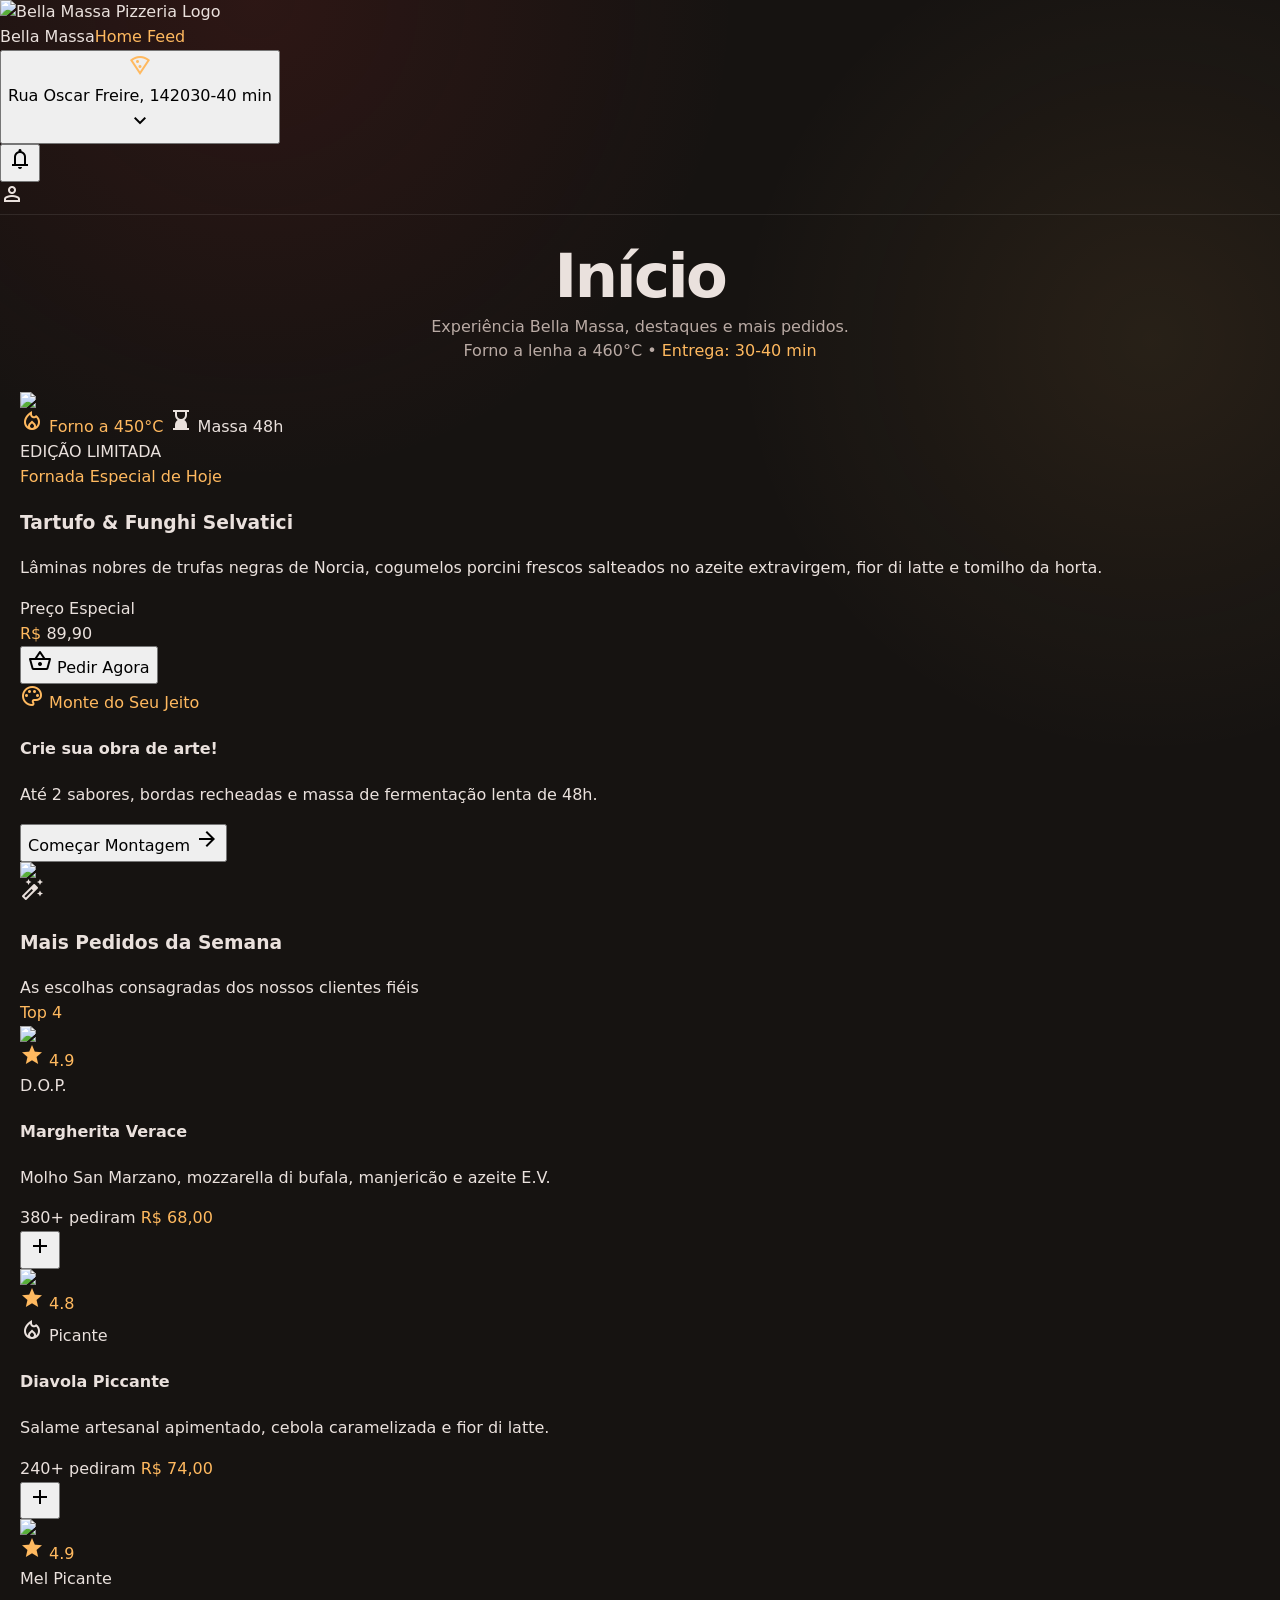
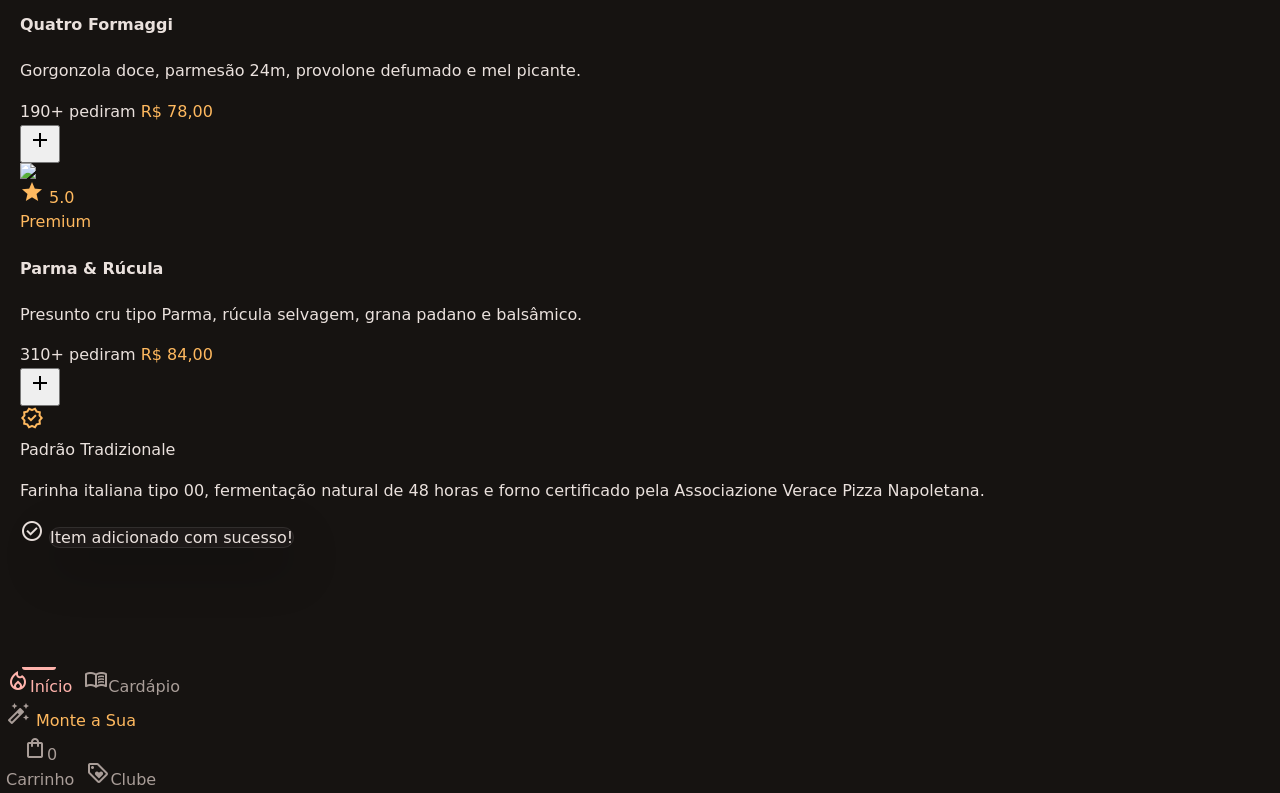
==== commit 92c69c85: "8.1.0" ====
--- a/index.html
+++ b/index.html
@@ -1181,5 +1181,51 @@
   if (document.readyState === 'loading') document.addEventListener('DOMContentLoaded', showPanelFromHash);
   else showPanelFromHash();
 })();
+</script>
+<script>
+/* Fallback de navegação para garantir que a aba do endereço sempre apareça. */
+(function () {
+  const names = ['inicio', 'cardapio', 'pizza', 'carrinho', 'clube'];
+  function renderCurrentPanel() {
+    const hash = (location.hash || '#inicio').slice(1);
+    const aliases = { 'home-feed': 'inicio', 'monte-a-sua': 'pizza', 'clube-fidelidade': 'clube' };
+    const current = aliases[hash] || (names.includes(hash) ? hash : 'inicio');
+    const main = document.getElementById('app-main');
+    if (main) {
+      main.style.setProperty('padding-top', '24px', 'important');
+      main.style.setProperty('min-height', '0', 'important');
+      main.style.setProperty('height', 'auto', 'important');
+    }
+    document.querySelectorAll('#app-main .tab-panel[data-panel]').forEach(panel => {
+      const active = panel.dataset.panel === current;
+      panel.classList.toggle('active', active);
+      panel.setAttribute('aria-hidden', String(!active));
+      panel.style.setProperty('display', active ? 'block' : 'none', 'important');
+      panel.style.setProperty('visibility', active ? 'visible' : 'hidden', 'important');
+      panel.style.setProperty('opacity', active ? '1' : '0', 'important');
+      panel.style.setProperty('transform', 'none', 'important');
+      panel.style.setProperty('min-height', '0', 'important');
+      panel.style.setProperty('height', 'auto', 'important');
+    });
+    document.querySelectorAll('[data-tab]').forEach(button => {
+      const active = button.dataset.tab === current;
+      button.classList.toggle('active', active);
+      button.setAttribute('aria-pressed', String(active));
+    });
+    document.body.dataset.currentTab = current;
+  }
+  document.addEventListener('click', event => {
+    const button = event.target.closest('[data-tab]');
+    if (!button) return;
+    const target = button.dataset.tab;
+    if (!names.includes(target)) return;
+    if (location.hash !== '#' + target) history.replaceState(null, '', '#' + target);
+    renderCurrentPanel();
+    window.scrollTo(0, 0);
+  }, true);
+  window.addEventListener('hashchange', renderCurrentPanel);
+  document.addEventListener('DOMContentLoaded', renderCurrentPanel);
+  renderCurrentPanel();
+})();
 </script></body>
 </html>
--- a/style.css
+++ b/style.css
@@ -893,3 +893,11 @@
 #app-main .tab-panel > :first-child { margin-top: 0; }
 #tab-clube, #tab-carrinho { min-height: 0 !important; height: auto !important; }
 @media (max-width: 640px) { #app-main.site-main { padding-top: 88px; padding-bottom: calc(112px + env(safe-area-inset-bottom, 0px)); } }
+
+
+/* Correção definitiva: não deixar painéis ocultos por regras antigas ou estilos do template. */
+#app-main.site-main { padding-top: 24px !important; min-height: 0 !important; height: auto !important; }
+#app-main .tab-panel { display: none !important; min-height: 0 !important; height: auto !important; visibility: hidden !important; }
+#app-main .tab-panel.active { display: block !important; visibility: visible !important; opacity: 1 !important; transform: none !important; }
+#app-main .tab-panel.active > :first-child { margin-top: 0 !important; }
+@media (max-width: 640px) { #app-main.site-main { padding-top: 16px !important; padding-bottom: calc(112px + env(safe-area-inset-bottom, 0px)) !important; } }
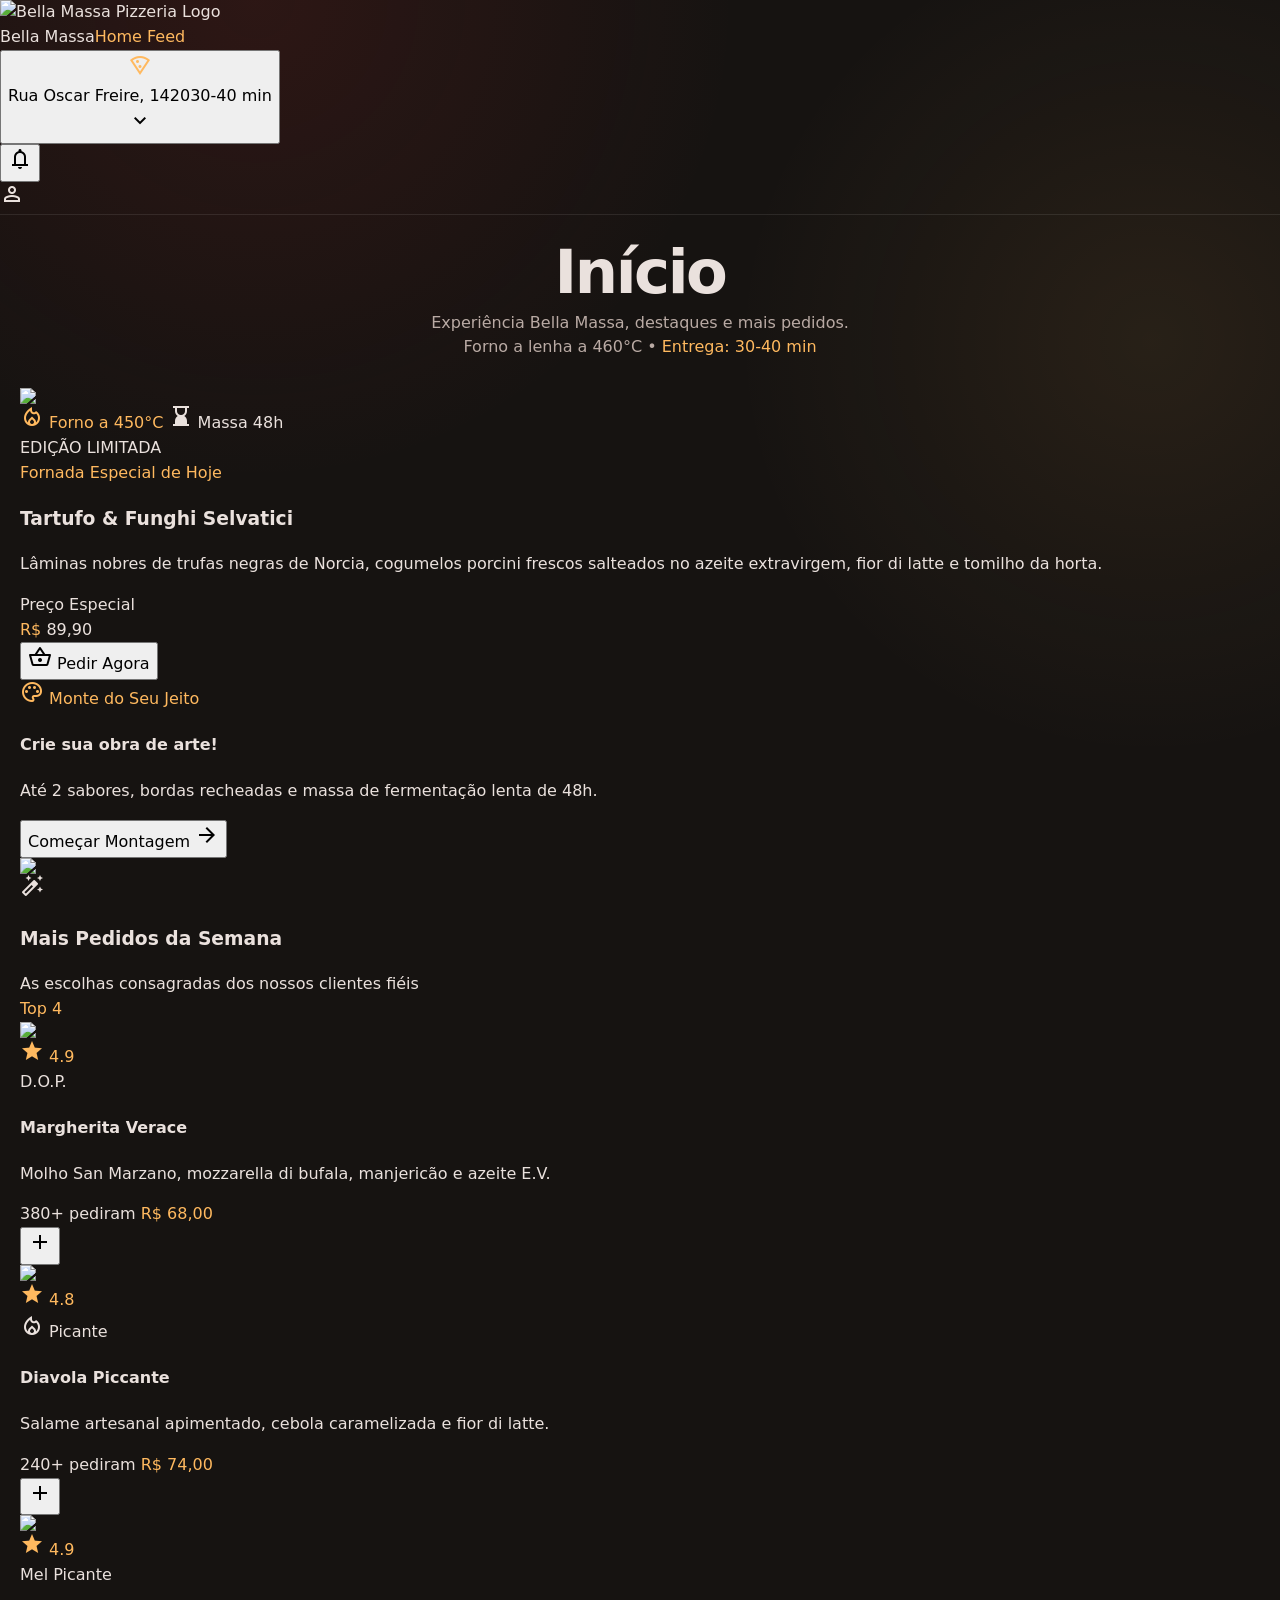
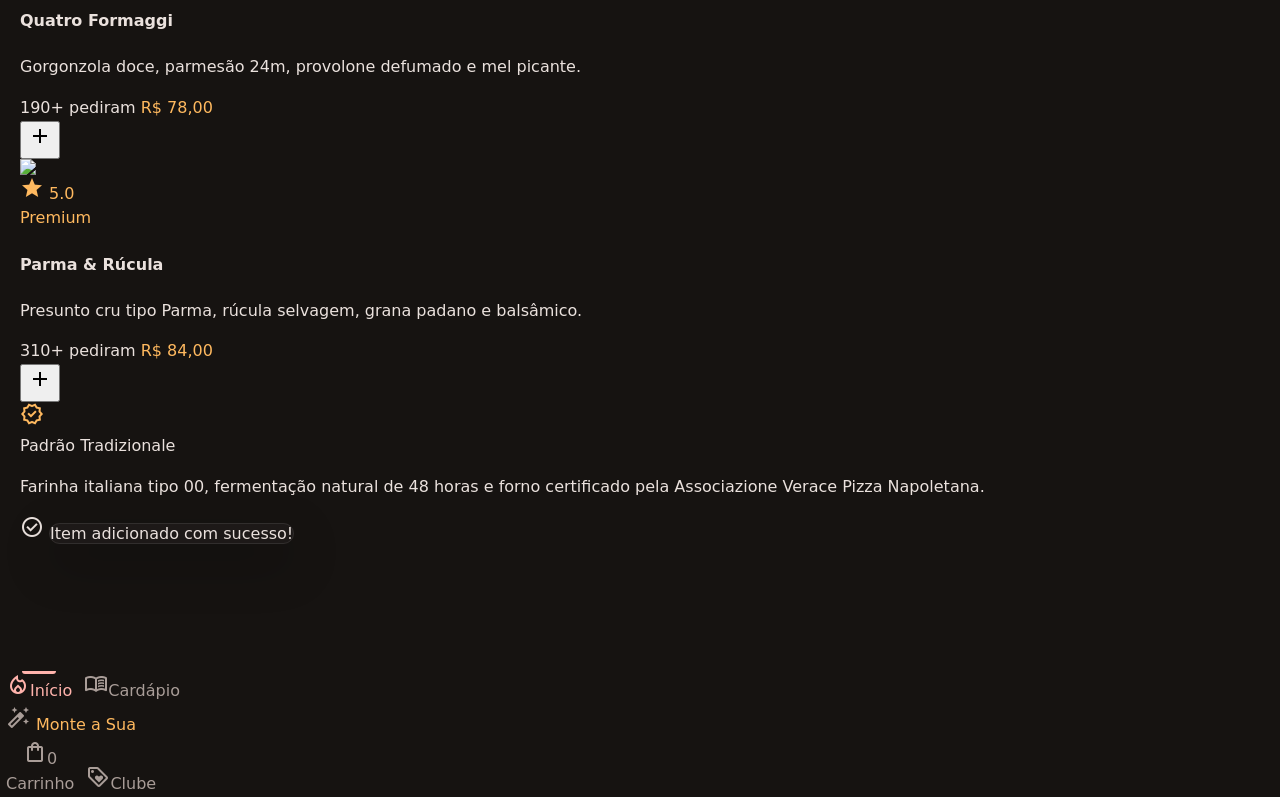
==== commit c473cfcc: "8.2.0" ====
--- a/index.html
+++ b/index.html
@@ -1144,88 +1144,68 @@
 
 
 <script src="script.js" defer></script>
+
 <script>
-/* Navegação de segurança: sincroniza URL, painel visível e botão selecionado. */
+/* Navegação única e consistente entre os painéis. */
 (function () {
-  const aliases = { 'clube-fidelidade': 'clube', 'monte-a-sua': 'pizza', 'home-feed': 'inicio' };
-  function showPanelFromHash() {
-    const raw = (window.location.hash || '#inicio').slice(1);
-    const name = aliases[raw] || raw;
-    const panels = Array.from(document.querySelectorAll('.tab-panel[data-panel]'));
-    const valid = panels.some(panel => panel.dataset.panel === name);
-    const target = valid ? name : 'inicio';
+  const aliases = {
+    'home-feed': 'inicio',
+    'monte-a-sua': 'pizza',
+    'clube-fidelidade': 'clube'
+  };
+  const allowed = ['inicio', 'cardapio', 'pizza', 'carrinho', 'clube'];
+
+  function showPanel(name, updateUrl) {
+    name = aliases[name] || name;
+    if (!allowed.includes(name)) name = 'inicio';
+
+    const panels = document.querySelectorAll('#app-main .tab-panel[data-panel]');
     panels.forEach(panel => {
-      const active = panel.dataset.panel === target;
+      const active = panel.dataset.panel === name;
       panel.classList.toggle('active', active);
-      panel.setAttribute('aria-hidden', String(!active));
+      panel.setAttribute('aria-hidden', active ? 'false' : 'true');
       panel.style.display = active ? 'block' : 'none';
+      panel.style.visibility = active ? 'visible' : 'hidden';
+      panel.style.opacity = active ? '1' : '0';
+      panel.style.transform = 'none';
     });
+
     document.querySelectorAll('[data-tab]').forEach(button => {
-      const active = button.dataset.tab === target;
+      const active = button.dataset.tab === name;
       button.classList.toggle('active', active);
       if (active) button.setAttribute('aria-current', 'page');
       else button.removeAttribute('aria-current');
     });
-    document.body.dataset.currentTab = target;
+
+    document.body.dataset.currentTab = name;
+    if (updateUrl && location.hash !== '#' + name) {
+      history.replaceState(null, '', '#' + name);
+    }
   }
+
   document.addEventListener('click', function (event) {
     const button = event.target.closest('[data-tab]');
-    if (!button) return;
-    const name = button.dataset.tab;
-    if (!document.querySelector('.tab-panel[data-panel="' + name + '"]')) return;
-    if (window.location.hash !== '#' + name) history.replaceState(null, '', '#' + name);
-    showPanelFromHash();
-    window.scrollTo({ top: 0, behavior: 'auto' });
-  });
-  window.addEventListener('hashchange', showPanelFromHash);
-  if (document.readyState === 'loading') document.addEventListener('DOMContentLoaded', showPanelFromHash);
-  else showPanelFromHash();
+    if (button && button.dataset.tab) {
+      showPanel(button.dataset.tab, true);
+      window.scrollTo({ top: 0, behavior: 'auto' });
+    }
+    const go = event.target.closest('[data-go-tab]');
+    if (go && go.dataset.goTab) {
+      showPanel(go.dataset.goTab, true);
+      window.scrollTo({ top: 0, behavior: 'auto' });
+    }
+  }, true);
+
+  function syncFromUrl() {
+    showPanel((location.hash || '#inicio').slice(1), false);
+  }
+  window.addEventListener('hashchange', syncFromUrl);
+  if (document.readyState === 'loading') {
+    document.addEventListener('DOMContentLoaded', syncFromUrl, { once: true });
+  } else {
+    syncFromUrl();
+  }
 })();
 </script>
-<script>
-/* Fallback de navegação para garantir que a aba do endereço sempre apareça. */
-(function () {
-  const names = ['inicio', 'cardapio', 'pizza', 'carrinho', 'clube'];
-  function renderCurrentPanel() {
-    const hash = (location.hash || '#inicio').slice(1);
-    const aliases = { 'home-feed': 'inicio', 'monte-a-sua': 'pizza', 'clube-fidelidade': 'clube' };
-    const current = aliases[hash] || (names.includes(hash) ? hash : 'inicio');
-    const main = document.getElementById('app-main');
-    if (main) {
-      main.style.setProperty('padding-top', '24px', 'important');
-      main.style.setProperty('min-height', '0', 'important');
-      main.style.setProperty('height', 'auto', 'important');
-    }
-    document.querySelectorAll('#app-main .tab-panel[data-panel]').forEach(panel => {
-      const active = panel.dataset.panel === current;
-      panel.classList.toggle('active', active);
-      panel.setAttribute('aria-hidden', String(!active));
-      panel.style.setProperty('display', active ? 'block' : 'none', 'important');
-      panel.style.setProperty('visibility', active ? 'visible' : 'hidden', 'important');
-      panel.style.setProperty('opacity', active ? '1' : '0', 'important');
-      panel.style.setProperty('transform', 'none', 'important');
-      panel.style.setProperty('min-height', '0', 'important');
-      panel.style.setProperty('height', 'auto', 'important');
-    });
-    document.querySelectorAll('[data-tab]').forEach(button => {
-      const active = button.dataset.tab === current;
-      button.classList.toggle('active', active);
-      button.setAttribute('aria-pressed', String(active));
-    });
-    document.body.dataset.currentTab = current;
-  }
-  document.addEventListener('click', event => {
-    const button = event.target.closest('[data-tab]');
-    if (!button) return;
-    const target = button.dataset.tab;
-    if (!names.includes(target)) return;
-    if (location.hash !== '#' + target) history.replaceState(null, '', '#' + target);
-    renderCurrentPanel();
-    window.scrollTo(0, 0);
-  }, true);
-  window.addEventListener('hashchange', renderCurrentPanel);
-  document.addEventListener('DOMContentLoaded', renderCurrentPanel);
-  renderCurrentPanel();
-})();
-</script></body>
+</body>
 </html>
--- a/style.css
+++ b/style.css
@@ -901,3 +901,25 @@
 #app-main .tab-panel.active { display: block !important; visibility: visible !important; opacity: 1 !important; transform: none !important; }
 #app-main .tab-panel.active > :first-child { margin-top: 0 !important; }
 @media (max-width: 640px) { #app-main.site-main { padding-top: 16px !important; padding-bottom: calc(112px + env(safe-area-inset-bottom, 0px)) !important; } }
+
+
+/* Correção mínima de navegação: o painel ativo é o único visível. */
+#app-main.site-main {
+  padding-top: 20px !important;
+  padding-bottom: calc(112px + env(safe-area-inset-bottom, 0px)) !important;
+  height: auto !important;
+  min-height: 0 !important;
+}
+#app-main .tab-panel {
+  display: none !important;
+  visibility: hidden;
+  height: auto !important;
+  min-height: 0 !important;
+  margin-top: 0 !important;
+}
+#app-main .tab-panel.active {
+  display: block !important;
+  visibility: visible !important;
+  opacity: 1 !important;
+  transform: none !important;
+}
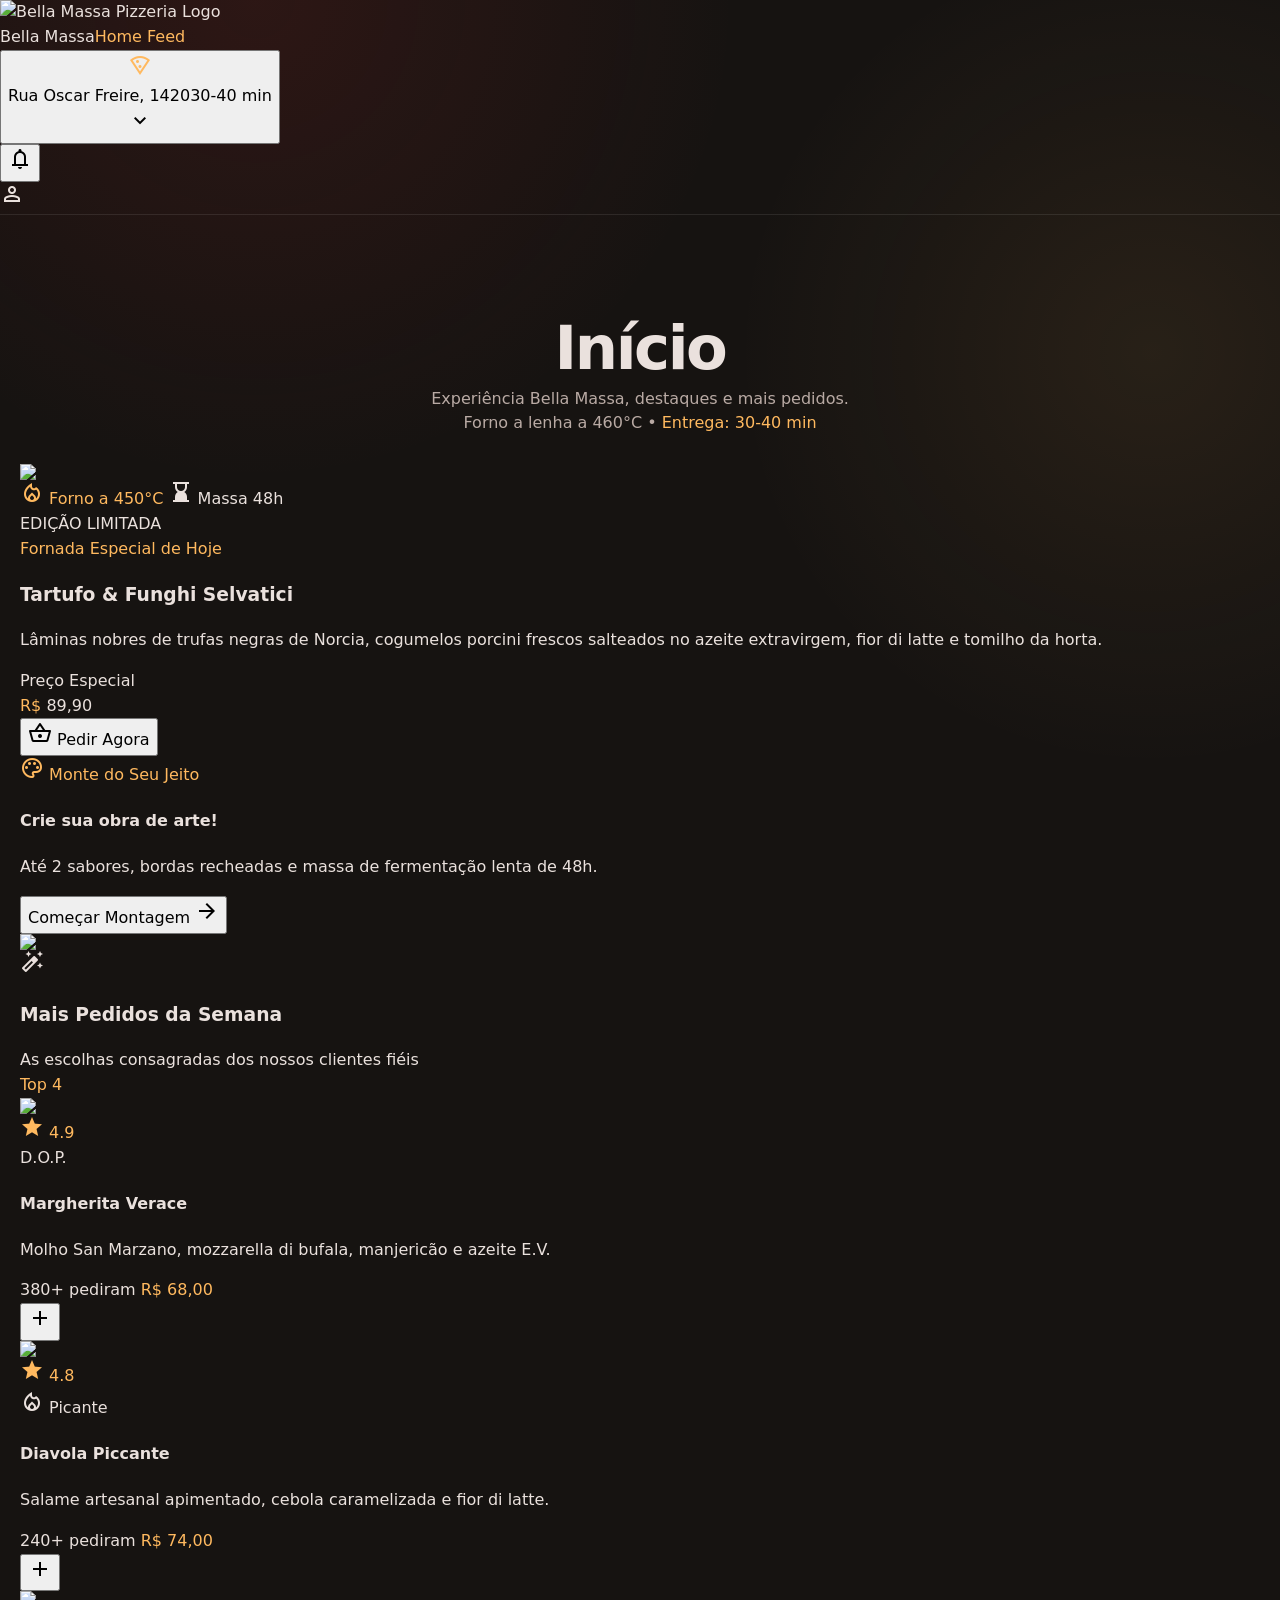
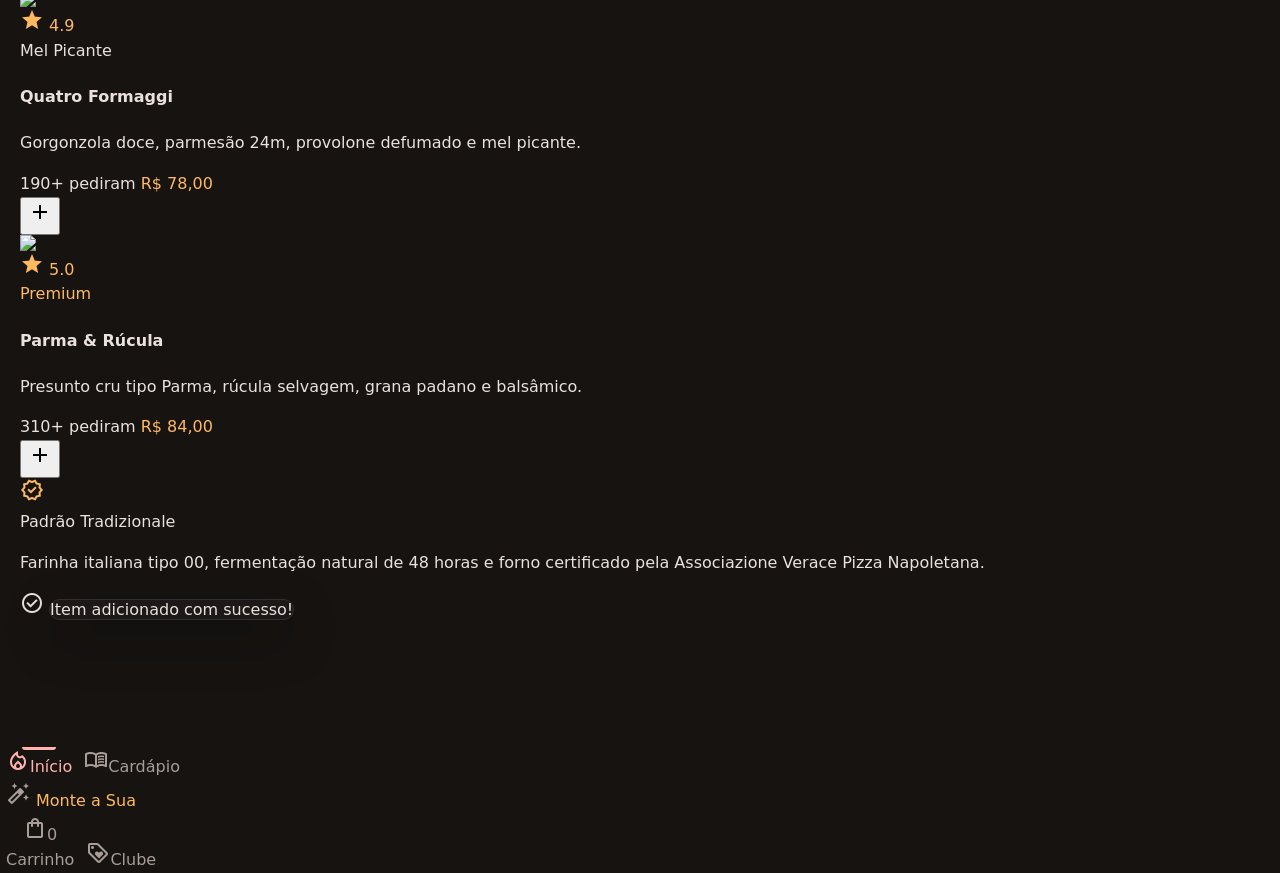
==== commit 282b70c9: "8.3.0" ====
--- a/index.html
+++ b/index.html
@@ -1144,68 +1144,5 @@
 
 
 <script src="script.js" defer></script>
-
-<script>
-/* Navegação única e consistente entre os painéis. */
-(function () {
-  const aliases = {
-    'home-feed': 'inicio',
-    'monte-a-sua': 'pizza',
-    'clube-fidelidade': 'clube'
-  };
-  const allowed = ['inicio', 'cardapio', 'pizza', 'carrinho', 'clube'];
-
-  function showPanel(name, updateUrl) {
-    name = aliases[name] || name;
-    if (!allowed.includes(name)) name = 'inicio';
-
-    const panels = document.querySelectorAll('#app-main .tab-panel[data-panel]');
-    panels.forEach(panel => {
-      const active = panel.dataset.panel === name;
-      panel.classList.toggle('active', active);
-      panel.setAttribute('aria-hidden', active ? 'false' : 'true');
-      panel.style.display = active ? 'block' : 'none';
-      panel.style.visibility = active ? 'visible' : 'hidden';
-      panel.style.opacity = active ? '1' : '0';
-      panel.style.transform = 'none';
-    });
-
-    document.querySelectorAll('[data-tab]').forEach(button => {
-      const active = button.dataset.tab === name;
-      button.classList.toggle('active', active);
-      if (active) button.setAttribute('aria-current', 'page');
-      else button.removeAttribute('aria-current');
-    });
-
-    document.body.dataset.currentTab = name;
-    if (updateUrl && location.hash !== '#' + name) {
-      history.replaceState(null, '', '#' + name);
-    }
-  }
-
-  document.addEventListener('click', function (event) {
-    const button = event.target.closest('[data-tab]');
-    if (button && button.dataset.tab) {
-      showPanel(button.dataset.tab, true);
-      window.scrollTo({ top: 0, behavior: 'auto' });
-    }
-    const go = event.target.closest('[data-go-tab]');
-    if (go && go.dataset.goTab) {
-      showPanel(go.dataset.goTab, true);
-      window.scrollTo({ top: 0, behavior: 'auto' });
-    }
-  }, true);
-
-  function syncFromUrl() {
-    showPanel((location.hash || '#inicio').slice(1), false);
-  }
-  window.addEventListener('hashchange', syncFromUrl);
-  if (document.readyState === 'loading') {
-    document.addEventListener('DOMContentLoaded', syncFromUrl, { once: true });
-  } else {
-    syncFromUrl();
-  }
-})();
-</script>
 </body>
 </html>
--- a/style.css
+++ b/style.css
@@ -903,23 +903,32 @@
 @media (max-width: 640px) { #app-main.site-main { padding-top: 16px !important; padding-bottom: calc(112px + env(safe-area-inset-bottom, 0px)) !important; } }
 
 
-/* Correção mínima de navegação: o painel ativo é o único visível. */
+/* Correção estrutural: um único painel visível, sem altura vazia forçada. */
 #app-main.site-main {
-  padding-top: 20px !important;
-  padding-bottom: calc(112px + env(safe-area-inset-bottom, 0px)) !important;
+  display: block;
+  width: 100%;
   height: auto !important;
   min-height: 0 !important;
-}
-#app-main .tab-panel {
+  padding-top: 96px !important;
+  padding-bottom: calc(112px + env(safe-area-inset-bottom, 0px)) !important;
+}
+#app-main > .tab-panel {
   display: none !important;
-  visibility: hidden;
+  position: relative;
+  width: 100%;
   height: auto !important;
   min-height: 0 !important;
   margin-top: 0 !important;
-}
-#app-main .tab-panel.active {
+  visibility: hidden;
+}
+#app-main > .tab-panel.active {
   display: block !important;
   visibility: visible !important;
   opacity: 1 !important;
   transform: none !important;
 }
+#app-main > .tab-panel[aria-hidden="true"] { display: none !important; }
+#app-main > .tab-panel > :first-child { margin-top: 0 !important; }
+@media (max-width: 640px) {
+  #app-main.site-main { padding-top: 88px !important; padding-left: 12px; padding-right: 12px; }
+}
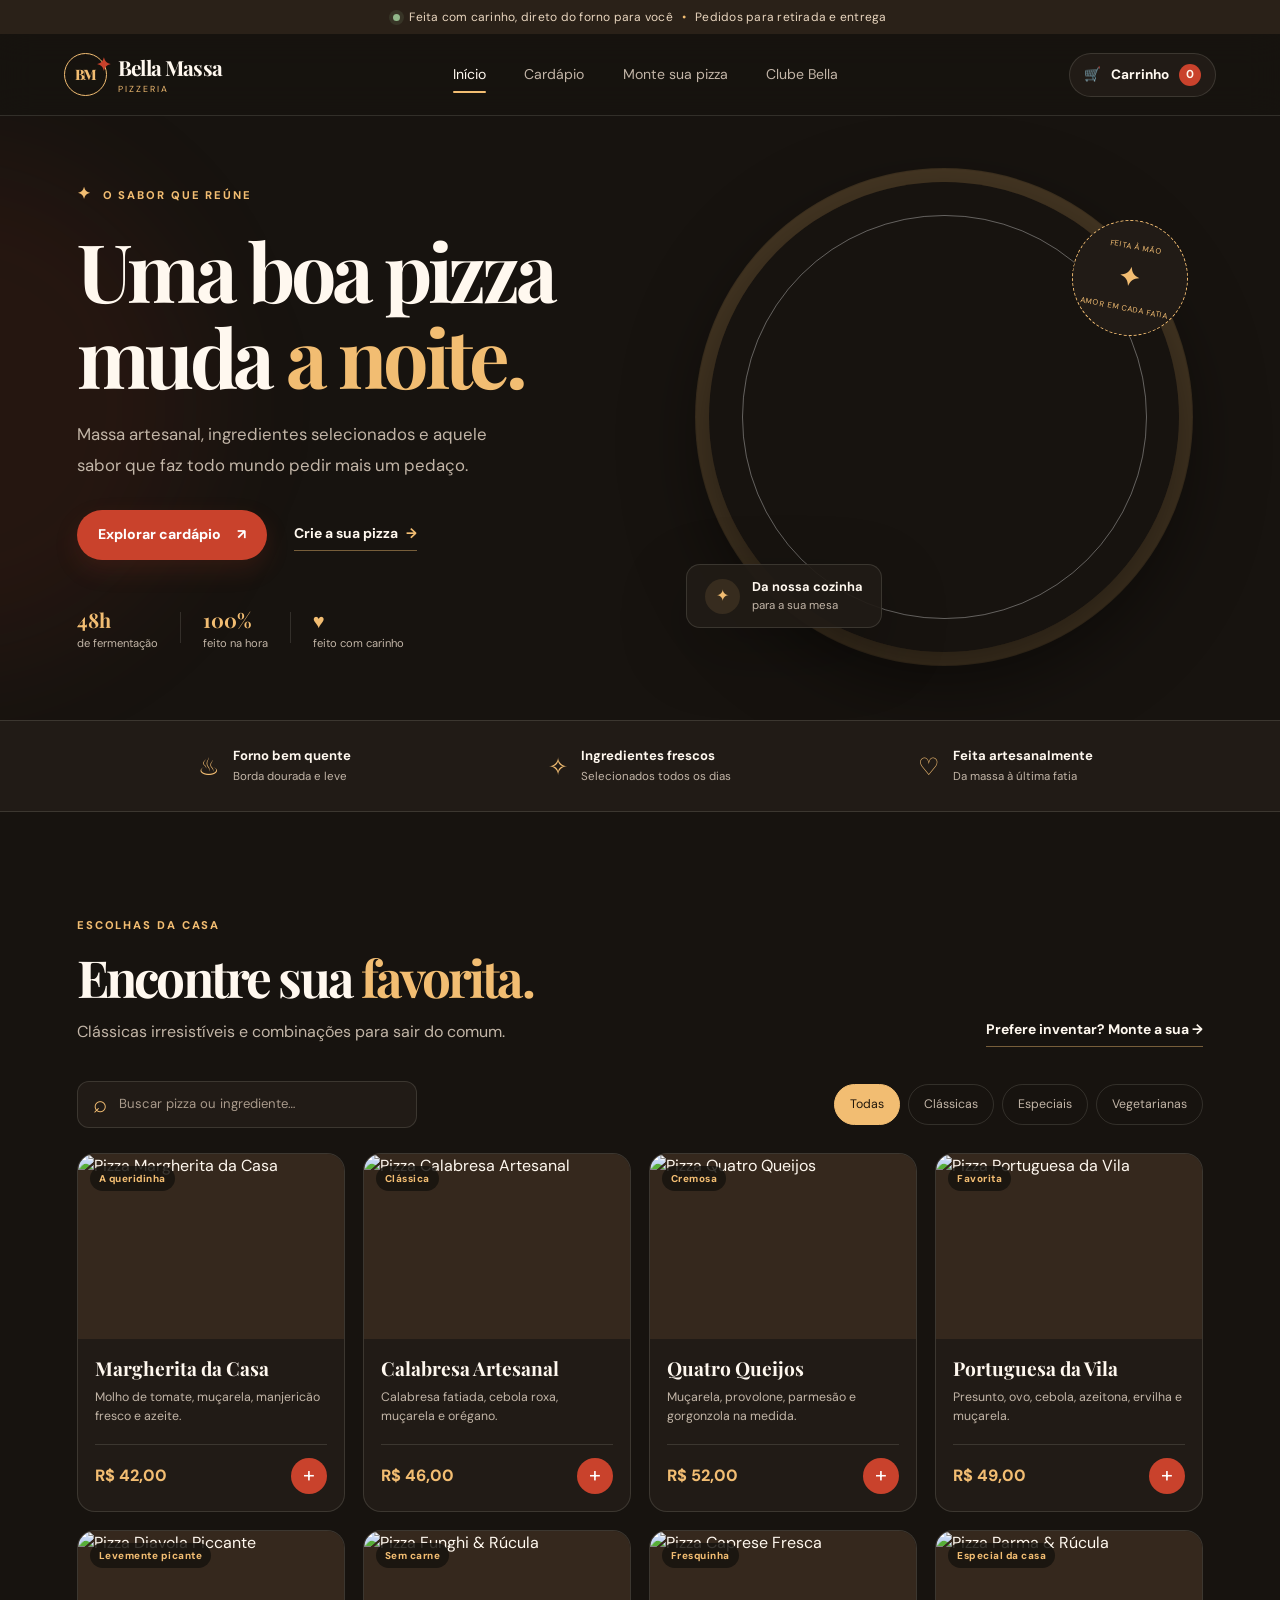
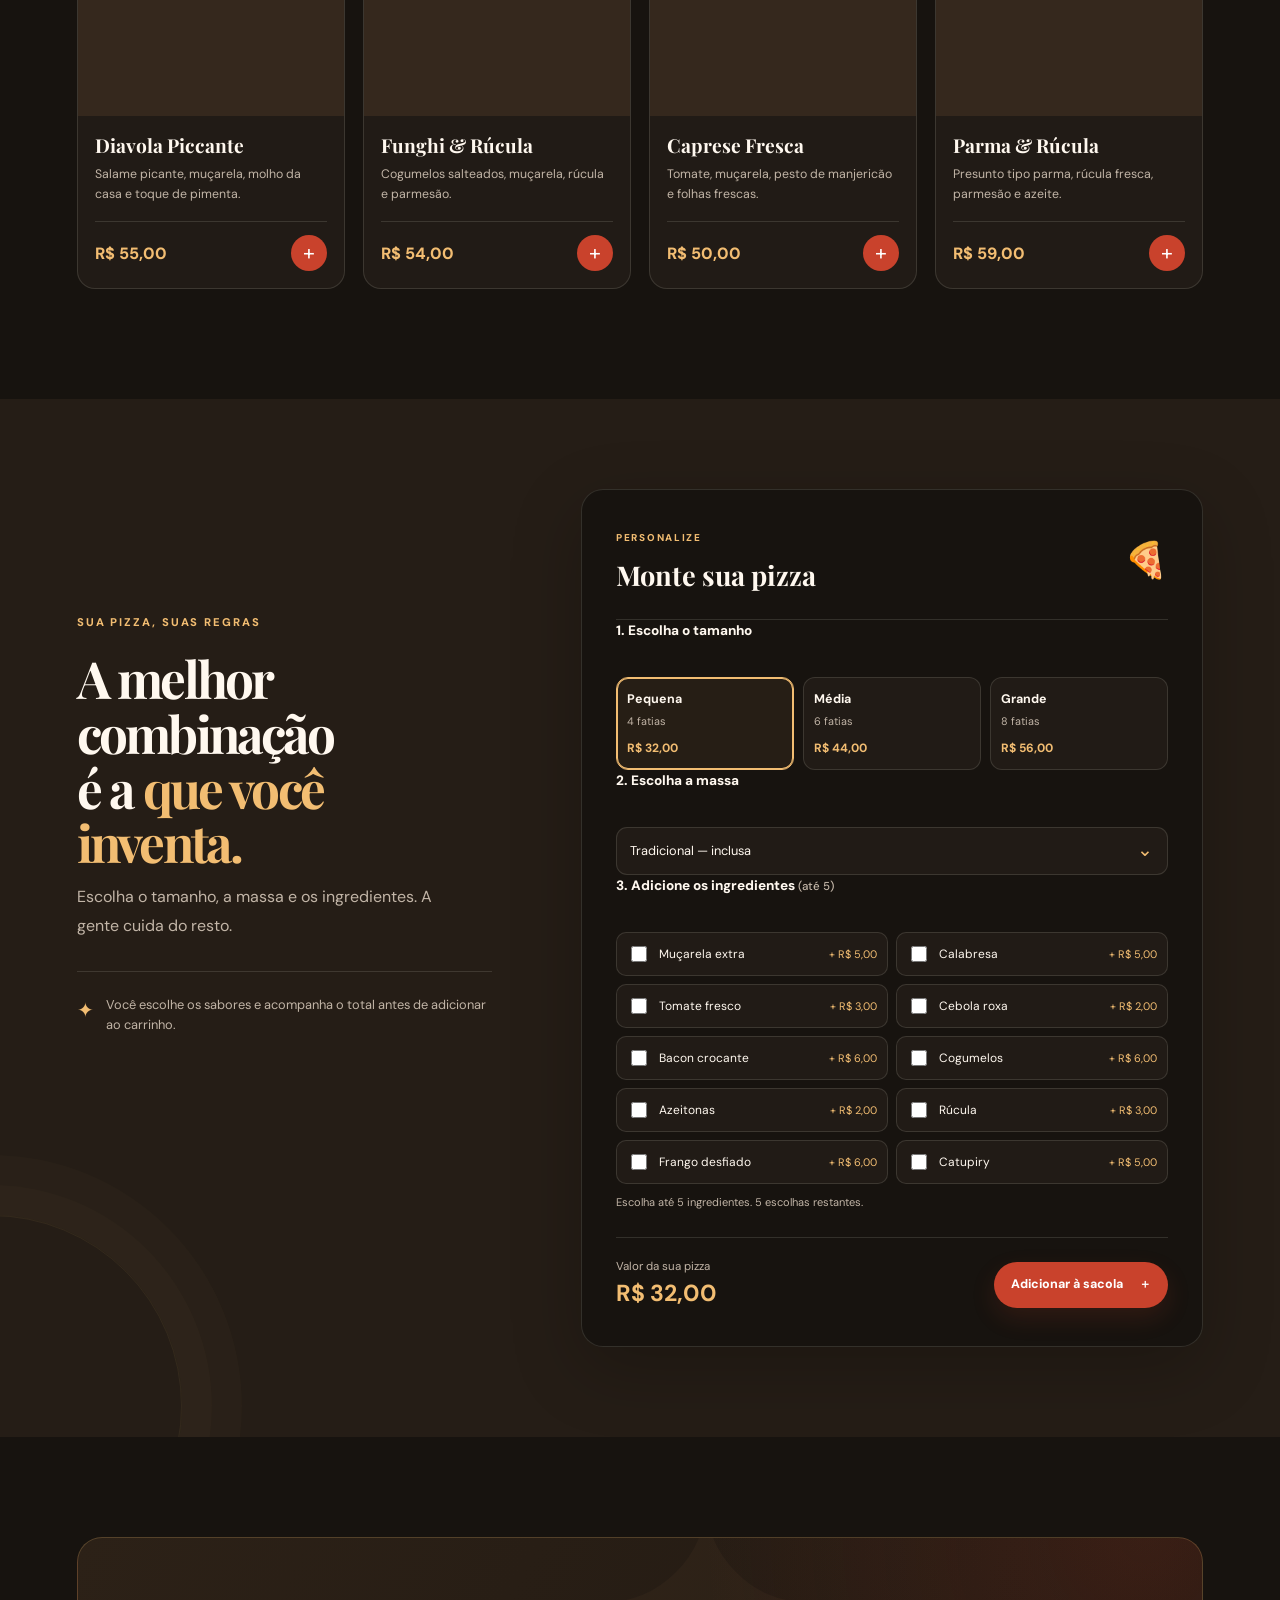
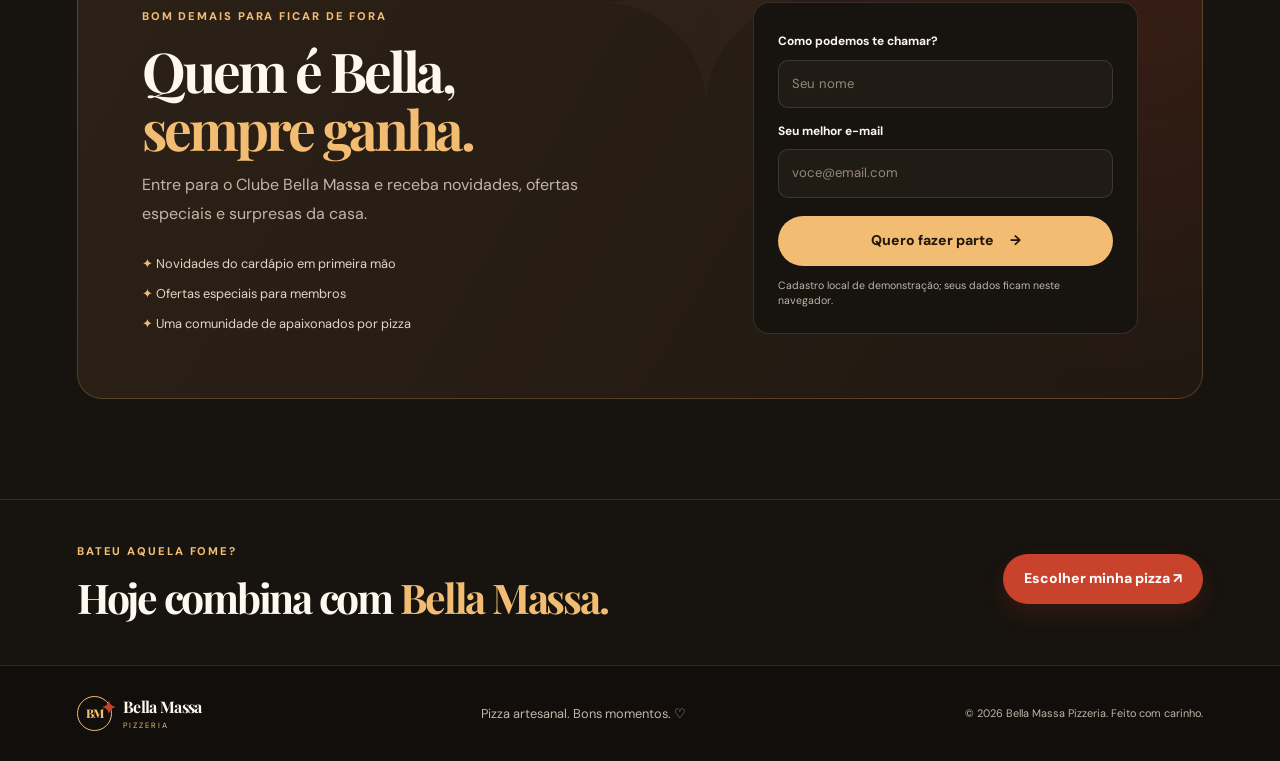
==== commit 304165b3: "9.0.0 Reformulação completa devido à dificuldade de resolver bugs." ====
--- a/index.html
+++ b/index.html
@@ -1,1148 +1,75 @@
-<!DOCTYPE html>
-
+<!doctype html>
 <html lang="pt-BR">
 <head>
-<meta charset="utf-8"/>
-<meta content="width=device-width, initial-scale=1.0" name="viewport"/>
-<meta content="Bella Massa Pizzeria — cardápio, montagem de pizza, carrinho e Clube Bella Massa." name="description"/>
-<meta content="#161311" name="theme-color"/>
-<title>Bella Massa Pizzeria</title>
-<link href="https://fonts.googleapis.com" rel="preconnect"/>
-<link crossorigin="" href="https://fonts.gstatic.com" rel="preconnect"/>
-<link href="https://fonts.googleapis.com/css2?family=Material+Symbols+Outlined:opsz,wght,FILL,GRAD@20..48,100..700,0..1,-50..200&amp;display=swap" rel="stylesheet"/>
-<link href="style.css" rel="stylesheet"/>
-<script src="https://cdn.tailwindcss.com"></script>
-<script id="tailwind-config">tailwind.config = { darkMode: "class", theme: { extend: { "colors": { "surface-container-high": "#2e2927", "on-secondary-container": "#5b3800", "on-tertiary": "#003909", "on-secondary": "#472a00", "on-error-container": "#ffdad6", "secondary": "#ffb95f", "inverse-on-surface": "#342f2d", "inverse-surface": "#eae1dd", "surface-bright": "#3d3836", "primary": "#ffb3ac", "on-primary": "#680008", "on-primary-fixed": "#410003", "on-tertiary-fixed-variant": "#005312", "on-primary-fixed-variant": "#930010", "on-secondary-fixed": "#2a1700", "on-tertiary-fixed": "#002204", "tertiary-container": "#307f34", "secondary-fixed-dim": "#ffb95f", "primary-fixed": "#ffdad6", "on-surface": "#eae1dd", "outline-variant": "#5b403d", "on-secondary-fixed-variant": "#653e00", "tertiary": "#88d982", "on-error": "#690005", "secondary-fixed": "#ffddb8", "on-background": "#eae1dd", "error": "#ffb4ab", "surface-tint": "#ffb3ac", "surface-container-low": "#1f1b19", "primary-container": "#d32f2f", "secondary-container": "#ee9800", "error-container": "#93000a", "tertiary-fixed-dim": "#88d982", "surface-container-lowest": "#110d0c", "outline": "#ab8985", "on-surface-variant": "#e4beba", "on-tertiary-container": "#d8ffd0", "surface": "#161311", "tertiary-fixed": "#a3f69c", "surface-container-highest": "#393431", "surface-variant": "#393431", "primary-fixed-dim": "#ffb3ac", "background": "#161311", "on-primary-container": "#fff2f0", "surface-dim": "#161311", "surface-container": "#231f1d", "inverse-primary": "#ba1a20" }, "borderRadius": { "DEFAULT": "0.25rem", "lg": "0.5rem", "xl": "0.75rem", "full": "9999px" }, "spacing": { "space-lg": "1.5rem", "margin-lg": "2rem", "gutter": "1rem", "space-xl": "2rem", "space-sm": "0.5rem", "space-md": "1rem", "margin-md": "1.5rem", "margin": "1rem", "space-xs": "0.25rem", "gutter-sm": "0.75rem" }, "fontFamily": { "label-md": ["Plus Jakarta Sans"], "label-sm": ["Plus Jakarta Sans"], "headline-sm": ["Plus Jakarta Sans"], "body-sm": ["Plus Jakarta Sans"], "body-lg": ["Plus Jakarta Sans"], "headline-lg-mobile": ["Playfair Display"], "body-md": ["Plus Jakarta Sans"], "label-lg": ["Plus Jakarta Sans"], "headline-lg": ["Playfair Display"], "display-lg": ["Playfair Display"], "headline-md": ["Playfair Display"], "title-md": ["Plus Jakarta Sans"], "display-lg-mobile": ["Playfair Display"] }, "fontSize": { "label-md": ["12px", {"lineHeight": "16px", "letterSpacing": "0.04em", "fontWeight": "600"}], "label-sm": ["10px", {"lineHeight": "12px", "letterSpacing": "0.06em", "fontWeight": "700"}], "headline-sm": ["18px", {"lineHeight": "24px", "fontWeight": "700"}], "body-sm": ["12px", {"lineHeight": "16px", "fontWeight": "400"}], "body-lg": ["16px", {"lineHeight": "24px", "fontWeight": "400"}], "headline-lg-mobile": ["24px", {"lineHeight": "30px", "fontWeight": "600"}], "body-md": ["14px", {"lineHeight": "20px", "fontWeight": "400"}], "label-lg": ["14px", {"lineHeight": "18px", "letterSpacing": "0.02em", "fontWeight": "700"}], "headline-lg": ["32px", {"lineHeight": "40px", "letterSpacing": "-0.01em", "fontWeight": "600"}], "display-lg": ["40px", {"lineHeight": "48px", "letterSpacing": "-0.02em", "fontWeight": "700"}], "headline-md": ["22px", {"lineHeight": "28px", "fontWeight": "600"}], "title-md": ["16px", {"lineHeight": "22px", "fontWeight": "600"}], "display-lg-mobile": ["30px", {"lineHeight": "36px", "letterSpacing": "-0.01em", "fontWeight": "700"}] } } } };</script>
+  <meta charset="utf-8">
+  <meta name="viewport" content="width=device-width, initial-scale=1">
+  <meta name="theme-color" content="#17130f">
+  <meta name="description" content="Bella Massa Pizzeria — escolha sua pizza, monte a sua e acompanhe seu pedido.">
+  <title>Bella Massa Pizzeria</title>
+  <link rel="preconnect" href="https://fonts.googleapis.com">
+  <link rel="preconnect" href="https://fonts.gstatic.com" crossorigin>
+  <link href="https://fonts.googleapis.com/css2?family=DM+Sans:wght@400;500;600;700;800&family=Playfair+Display:wght@600;700;800&display=swap" rel="stylesheet">
+  <link rel="stylesheet" href="style.css">
+  <script src="script.js" defer></script>
 </head>
 <body>
-<div class="app-shell">
-<header class="fixed top-0 inset-x-0 z-50 bg-surface/90 backdrop-blur-xl pt-safe shadow-[0_4px_20px_rgba(0,0,0,0.35)]"><div class="h-20 px-margin flex items-center justify-between gap-gutter-sm"><div class="flex items-center gap-space-xs shrink-0"><img alt="Bella Massa Pizzeria Logo" class="h-8 w-auto object-contain" src="https://lh3.googleusercontent.com/aida-public/[base64]"/><div class="flex flex-col"><span class="font-headline-md text-headline-md tracking-tight text-on-surface leading-none">Bella Massa</span><span class="font-label-sm text-label-sm text-secondary tracking-widest uppercase">Home Feed</span></div></div><div class="flex-1 flex flex-col items-center justify-center max-w-[170px] min-w-0"><button class="w-full flex items-center justify-center gap-space-xs bg-surface-container-high px-gutter-sm py-space-xs rounded-full min-h-[36px] active:scale-95 transition-transform"><span class="material-symbols-outlined text-secondary text-[16px] shrink-0">local_pizza</span><div class="flex flex-col text-left truncate"><span class="font-label-sm text-label-sm text-on-surface truncate">Rua Oscar Freire, 1420</span><span class="font-label-sm text-label-sm text-secondary-fixed-dim leading-none flex items-center gap-1"><span class="w-1.5 h-1.5 rounded-full bg-secondary animate-pulse"></span>30-40 min</span></div><span class="material-symbols-outlined text-on-surface-variant text-[14px] shrink-0">expand_more</span></button></div><div class="flex items-center gap-space-xs shrink-0"><button aria-label="Notificações" class="relative w-11 h-11 flex items-center justify-center rounded-full bg-surface-container-high text-on-surface active:scale-95 transition-transform" id="notification-button" type="button"><span class="material-symbols-outlined text-[20px]">notifications</span><span class="absolute top-2 right-2 w-2 h-2 rounded-full bg-primary-container ring-2 ring-surface"></span></button><div class="w-8 h-8 rounded-full bg-primary flex items-center justify-center shrink-0"><span class="material-symbols-outlined text-on-primary text-[18px]">person</span></div></div></div></header>
-<main class="site-main" id="app-main">
-<section aria-labelledby="tab-title-inicio" class="tab-panel active" data-panel="inicio" id="tab-inicio">
-<div class="panel-heading">
-<h1 id="tab-title-inicio">Início</h1>
-<p>Experiência Bella Massa, destaques e mais pedidos.</p>
-<p class="font-label-sm text-label-sm text-on-surface truncate">
-          Forno a lenha a 460°C • <span class="text-secondary">Entrega: 30-40 min</span>
-</p>
-</div>
+  <div class="announcement"><span class="status-dot"></span> Feita com carinho, direto do forno para você <span class="announcement-sep">•</span> <span id="delivery-status">Pedidos para retirada e entrega</span></div>
+  <header class="site-header">
+    <a class="brand" href="#inicio" aria-label="Bella Massa, início">
+      <span class="brand-mark" aria-hidden="true">BM<span>✦</span></span>
+      <span class="brand-copy"><strong>Bella Massa</strong><small>P I Z Z E R I A</small></span>
+    </a>
+    <nav class="desktop-nav" aria-label="Navegação principal">
+      <a href="#inicio" data-nav="inicio" class="nav-link active">Início</a>
+      <a href="#cardapio" data-nav="cardapio" class="nav-link">Cardápio</a>
+      <a href="#monte" data-nav="monte" class="nav-link">Monte sua pizza</a>
+      <a href="#clube" data-nav="clube" class="nav-link">Clube Bella</a>
+    </nav>
+    <button class="cart-button" id="open-cart" type="button" aria-label="Abrir carrinho"> <span aria-hidden="true">🛒</span><span class="cart-label">Carrinho</span><span class="cart-count" id="cart-count">0</span></button>
+  </header>
 
-<!-- Subtle background radiant glow -->
-<div class="absolute -right-8 -bottom-10 w-32 h-32 bg-primary-container/15 rounded-full blur-2xl pointer-events-none"></div>
-<!-- Hero Special Batch Card -->
-<section class="px-margin py-space-sm">
-<div class="relative rounded-xl overflow-hidden bg-surface-container shadow-xl flex flex-col">
-<!-- Pizza Photography Header -->
-<div class="relative w-full h-56 bg-surface-container-lowest">
-<img class="w-full h-full object-cover" data-alt="Artisanal wood-fired Neapolitan pizza crowned with black truffle shaving slivers, wild sauteed chanterelle mushrooms, creamy fior di latte mozzarella, and fresh thyme herbs, served on rustic charred dark stone with embers glowing softly in the background, warm cinematic Italian pizzeria lighting, hyper realistic food photography." src="https://lh3.googleusercontent.com/aida-public/[base64]"/>
-<div class="absolute inset-0 bg-gradient-to-t from-surface-container via-surface-container/30 to-transparent"></div>
-<!-- Badges Overlay -->
-<div class="absolute top-3 left-3 flex flex-wrap gap-1.5 z-10">
-<span class="flex items-center gap-1 bg-surface-container-lowest/85 backdrop-blur-md px-2.5 py-1 rounded-full text-secondary font-label-sm text-label-sm font-bold shadow-sm">
-<span class="material-symbols-outlined text-[14px]">local_fire_department</span>
-            Forno a 450°C
-          </span>
-<span class="flex items-center gap-1 bg-surface-container-lowest/85 backdrop-blur-md px-2.5 py-1 rounded-full text-on-surface font-label-sm text-label-sm font-semibold shadow-sm">
-<span class="material-symbols-outlined text-[14px] text-tertiary">hourglass_bottom</span>
-            Massa 48h
-          </span>
-</div>
-<div class="absolute top-3 right-3 z-10">
-<span class="px-2.5 py-1 rounded-full bg-primary-container text-on-primary-container font-label-sm text-label-sm font-bold shadow-md">
-            EDIÇÃO LIMITADA
-          </span>
-</div>
-</div>
-<!-- Content Area -->
-<div class="p-space-md flex flex-col gap-space-xs relative">
-<span class="font-label-sm text-label-sm text-secondary font-semibold uppercase tracking-wider">
-          Fornada Especial de Hoje
-        </span>
-<h3 class="font-headline-md text-headline-md text-on-surface">
-          Tartufo &amp; Funghi Selvatici
-        </h3>
-<p class="font-body-md text-body-md text-on-surface-variant line-clamp-2">
-          Lâminas nobres de trufas negras de Norcia, cogumelos porcini frescos salteados no azeite extravirgem, fior di latte e tomilho da horta.
-        </p>
-<div class="flex items-center justify-between pt-space-sm mt-space-xs">
-<div class="flex flex-col">
-<span class="font-label-sm text-label-sm text-on-surface-variant">Preço Especial</span>
-<div class="flex items-baseline gap-1">
-<span class="font-label-md text-label-md text-secondary">R$</span>
-<span class="font-headline-sm text-headline-sm text-on-surface font-bold">89,90</span>
-</div>
-</div>
-<button class="h-[48px] px-space-lg rounded-full bg-primary-container text-on-primary-container font-label-lg text-label-lg flex items-center justify-center gap-space-xs shadow-[0_6px_18px_-2px_rgba(211,47,47,0.5)] active:scale-95 transition-transform" onclick="addHeroPizza(this)">
-<span class="material-symbols-outlined text-[18px]">shopping_basket</span>
-<span>Pedir Agora</span>
-</button>
-</div>
-</div>
-</div>
-</section>
-<!-- Interactive Custom Pizza Builder Banner -->
-<section class="px-margin py-space-sm">
-<div class="bg-gradient-to-r from-surface-container-high via-surface-container to-surface-container-high rounded-xl p-space-md shadow-md flex items-center justify-between gap-space-md relative overflow-hidden">
-<div class="flex flex-col gap-1 z-10 min-w-0">
-<div class="flex items-center gap-1.5">
-<span class="material-symbols-outlined text-secondary text-[20px]">palette</span>
-<span class="font-label-sm text-label-sm uppercase tracking-wider text-secondary font-bold">Monte do Seu Jeito</span>
-</div>
-<h4 class="font-headline-sm text-headline-sm text-on-surface leading-snug">
-          Crie sua obra de arte!
-        </h4>
-<p class="font-body-sm text-body-sm text-on-surface-variant line-clamp-2">
-          Até 2 sabores, bordas recheadas e massa de fermentação lenta de 48h.
-        </p>
-<div class="pt-space-xs">
-<button class="inline-flex items-center gap-1 px-space-md py-2 rounded-full bg-secondary-container text-on-secondary-container font-label-md text-label-md font-bold shadow-sm active:scale-95 transition-transform">
-<span>Começar Montagem</span>
-<span class="material-symbols-outlined text-[16px]">arrow_forward</span>
-</button>
-</div>
-</div>
-<div class="w-24 h-24 shrink-0 rounded-full bg-surface-container-lowest p-1 shadow-lg relative flex items-center justify-center">
-<img class="w-full h-full object-cover rounded-full" data-alt="Top down overhead close-up shot of raw sourdough pizza base sprinkled with organic flour, vibrant San Marzano red tomato sauce swirl, fresh emerald green basil leaves, and artisanal fresh mozzarella curd cubes ready to bake." src="https://lh3.googleusercontent.com/aida-public/[base64]"/>
-<div class="absolute -bottom-1 -right-1 bg-primary-container text-on-primary-container p-1 rounded-full shadow-md flex items-center justify-center">
-<span class="material-symbols-outlined text-[16px]">auto_fix_high</span>
-</div>
-</div>
-</div>
-<!-- Section Title: Mais Pedidos da Semana -->
-<section class="px-margin pt-space-md pb-space-xs flex items-baseline justify-between">
-<div class="flex flex-col">
-<h3 class="font-headline-md text-headline-md text-on-surface">
-        Mais Pedidos da Semana
-      </h3>
-<span class="font-body-sm text-body-sm text-on-surface-variant">
-        As escolhas consagradas dos nossos clientes fiéis
-      </span>
-</div>
-<span class="font-label-sm text-label-sm text-secondary font-bold uppercase tracking-wider">
-      Top 4
-    </span>
-</section>
-<!-- 2-Column Grid of Best-Sellers -->
-<section class="px-margin py-space-xs">
-<div class="grid grid-cols-2 gap-gutter-sm">
-<!-- Item 1: Margherita Verace D.O.P. -->
-<div class="bg-surface-container rounded-xl overflow-hidden shadow-md flex flex-col justify-between p-space-sm group">
-<div class="flex flex-col">
-<div class="relative w-full h-32 rounded-lg overflow-hidden bg-surface-container-lowest mb-space-xs">
-<img class="w-full h-full object-cover group-hover:scale-105 transition-transform duration-300" data-alt="Classic traditional Margherita Verace pizza with blistered authentic crust, rich San Marzano crushed red tomato sauce, melted Buffalo mozzarella discs, fresh green basil leaves, and golden Italian olive oil drizzle on rustic slate." src="https://lh3.googleusercontent.com/aida-public/[base64]"/>
-<div class="absolute top-1.5 left-1.5 bg-surface-container-lowest/80 backdrop-blur-sm px-1.5 py-0.5 rounded-full flex items-center gap-0.5 text-secondary">
-<span class="material-symbols-outlined text-[12px] icon-fill">star</span>
-<span class="font-label-sm text-label-sm font-bold">4.9</span>
-</div>
-<div class="absolute bottom-1.5 left-1.5 bg-secondary-container/90 px-1.5 py-0.5 rounded-full text-on-secondary-container font-label-sm text-label-sm font-bold">
-              D.O.P.
-            </div>
-</div>
-<h4 class="font-headline-sm text-headline-sm text-on-surface leading-tight truncate">
-            Margherita Verace
-          </h4>
-<p class="font-body-sm text-body-sm text-on-surface-variant line-clamp-2 mt-1 min-h-[32px]">
-            Molho San Marzano, mozzarella di bufala, manjericão e azeite E.V.
-          </p>
-</div>
-<div class="flex items-center justify-between mt-space-sm pt-space-xs">
-<div class="flex flex-col">
-<span class="font-label-sm text-label-sm text-on-surface-variant">380+ pediram</span>
-<span class="font-title-md text-title-md text-secondary font-bold">R$ 68,00</span>
-</div>
-<button aria-label="Adicionar Margherita Verace ao carrinho" class="w-9 h-9 rounded-full bg-primary-container text-on-primary-container flex items-center justify-center shadow-md active:scale-90 transition-transform" onclick="quickAdd(this, 'Margherita Verace')">
-<span class="material-symbols-outlined text-[20px]">add</span>
-</button>
-</div>
-</div>
-<!-- Item 2: Diavola Piccante Especial -->
-<div class="bg-surface-container rounded-xl overflow-hidden shadow-md flex flex-col justify-between p-space-sm group">
-<div class="flex flex-col">
-<div class="relative w-full h-32 rounded-lg overflow-hidden bg-surface-container-lowest mb-space-xs">
-<img class="w-full h-full object-cover group-hover:scale-105 transition-transform duration-300" data-alt="Diavola spicy pizza with crispy cured artisanal pepperoni slices cupping rich red oil, caramelized red onion rings, fresh fior di latte mozzarella on dark charred oven baked crust, dark moody Neapolitan pizzeria lighting." src="https://lh3.googleusercontent.com/aida-public/[base64]"/>
-<div class="absolute top-1.5 left-1.5 bg-surface-container-lowest/80 backdrop-blur-sm px-1.5 py-0.5 rounded-full flex items-center gap-0.5 text-secondary">
-<span class="material-symbols-outlined text-[12px] icon-fill">star</span>
-<span class="font-label-sm text-label-sm font-bold">4.8</span>
-</div>
-<div class="absolute bottom-1.5 left-1.5 bg-primary-container/90 px-1.5 py-0.5 rounded-full text-on-primary-container font-label-sm text-label-sm font-bold flex items-center gap-0.5">
-<span class="material-symbols-outlined text-[11px]">local_fire_department</span>
-<span>Picante</span>
-</div>
-</div>
-<h4 class="font-headline-sm text-headline-sm text-on-surface leading-tight truncate">
-            Diavola Piccante
-          </h4>
-<p class="font-body-sm text-body-sm text-on-surface-variant line-clamp-2 mt-1 min-h-[32px]">
-            Salame artesanal apimentado, cebola caramelizada e fior di latte.
-          </p>
-</div>
-<div class="flex items-center justify-between mt-space-sm pt-space-xs">
-<div class="flex flex-col">
-<span class="font-label-sm text-label-sm text-on-surface-variant">240+ pediram</span>
-<span class="font-title-md text-title-md text-secondary font-bold">R$ 74,00</span>
-</div>
-<button aria-label="Adicionar Diavola Piccante ao carrinho" class="w-9 h-9 rounded-full bg-primary-container text-on-primary-container flex items-center justify-center shadow-md active:scale-90 transition-transform" onclick="quickAdd(this, 'Diavola Piccante')">
-<span class="material-symbols-outlined text-[20px]">add</span>
-</button>
-</div>
-</div>
-<!-- Item 3: Quatro Formaggi Gran Riserva -->
-<div class="bg-surface-container rounded-xl overflow-hidden shadow-md flex flex-col justify-between p-space-sm group">
-<div class="flex flex-col">
-<div class="relative w-full h-32 rounded-lg overflow-hidden bg-surface-container-lowest mb-space-xs">
-<img class="w-full h-full object-cover group-hover:scale-105 transition-transform duration-300" data-alt="Four cheese gourmet pizza Quattro Formaggi with creamy sweet gorgonzola drops, aged Parmesan 24 months flakes, smoked provolone, and hot spicy wildflower honey drizzle glistening on puffed wood-fired Neapolitan crust." src="https://lh3.googleusercontent.com/aida-public/[base64]"/>
-<div class="absolute top-1.5 left-1.5 bg-surface-container-lowest/80 backdrop-blur-sm px-1.5 py-0.5 rounded-full flex items-center gap-0.5 text-secondary">
-<span class="material-symbols-outlined text-[12px] icon-fill">star</span>
-<span class="font-label-sm text-label-sm font-bold">4.9</span>
-</div>
-<div class="absolute bottom-1.5 left-1.5 bg-secondary-container/90 px-1.5 py-0.5 rounded-full text-on-secondary-container font-label-sm text-label-sm font-bold">
-              Mel Picante
-            </div>
-</div>
-<h4 class="font-headline-sm text-headline-sm text-on-surface leading-tight truncate">
-            Quatro Formaggi
-          </h4>
-<p class="font-body-sm text-body-sm text-on-surface-variant line-clamp-2 mt-1 min-h-[32px]">
-            Gorgonzola doce, parmesão 24m, provolone defumado e mel picante.
-          </p>
-</div>
-<div class="flex items-center justify-between mt-space-sm pt-space-xs">
-<div class="flex flex-col">
-<span class="font-label-sm text-label-sm text-on-surface-variant">190+ pediram</span>
-<span class="font-title-md text-title-md text-secondary font-bold">R$ 78,00</span>
-</div>
-<button aria-label="Adicionar Quatro Formaggi ao carrinho" class="w-9 h-9 rounded-full bg-primary-container text-on-primary-container flex items-center justify-center shadow-md active:scale-90 transition-transform" onclick="quickAdd(this, 'Quatro Formaggi')">
-<span class="material-symbols-outlined text-[20px]">add</span>
-</button>
-</div>
-</div>
-<!-- Item 4: Parma & Rúcula Fresca -->
-<div class="bg-surface-container rounded-xl overflow-hidden shadow-md flex flex-col justify-between p-space-sm group">
-<div class="flex flex-col">
-<div class="relative w-full h-32 rounded-lg overflow-hidden bg-surface-container-lowest mb-space-xs">
-<img class="w-full h-full object-cover group-hover:scale-105 transition-transform duration-300" data-alt="Gourmet artisan pizza draped with thin prosciutto di Parma cured ham folds, baby wild arugula leaves, Grana Padano cheese shavings, and dark aged balsamic vinegar reduction glaze drizzle, Neapolitan charred dough crust." src="https://lh3.googleusercontent.com/aida-public/[base64]"/>
-<div class="absolute top-1.5 left-1.5 bg-surface-container-lowest/80 backdrop-blur-sm px-1.5 py-0.5 rounded-full flex items-center gap-0.5 text-secondary">
-<span class="material-symbols-outlined text-[12px] icon-fill">star</span>
-<span class="font-label-sm text-label-sm font-bold">5.0</span>
-</div>
-<div class="absolute bottom-1.5 left-1.5 bg-surface-container-highest/90 px-1.5 py-0.5 rounded-full text-secondary font-label-sm text-label-sm font-bold">
-              Premium
-            </div>
-</div>
-<h4 class="font-headline-sm text-headline-sm text-on-surface leading-tight truncate">
-            Parma &amp; Rúcula
-          </h4>
-<p class="font-body-sm text-body-sm text-on-surface-variant line-clamp-2 mt-1 min-h-[32px]">
-            Presunto cru tipo Parma, rúcula selvagem, grana padano e balsâmico.
-          </p>
-</div>
-<div class="flex items-center justify-between mt-space-sm pt-space-xs">
-<div class="flex flex-col">
-<span class="font-label-sm text-label-sm text-on-surface-variant">310+ pediram</span>
-<span class="font-title-md text-title-md text-secondary font-bold">R$ 84,00</span>
-</div>
-<button aria-label="Adicionar Parma &amp; Rúcula ao carrinho" class="w-9 h-9 rounded-full bg-primary-container text-on-primary-container flex items-center justify-center shadow-md active:scale-90 transition-transform" onclick="quickAdd(this, 'Parma &amp; Rúcula')">
-<span class="material-symbols-outlined text-[20px]">add</span>
-</button>
-</div>
-</div>
-</div>
-</section>
-<!-- Craftsmanship / Quality Guarantee Banner -->
-<section class="px-margin pt-space-md pb-space-lg">
-<div class="bg-surface-container-low rounded-xl p-space-md flex items-center gap-space-md">
-<div class="w-12 h-12 rounded-full bg-surface-container flex items-center justify-center text-secondary shrink-0 shadow-sm">
-<span class="material-symbols-outlined text-[26px]">verified</span>
-</div>
-<div class="flex flex-col min-w-0">
-<span class="font-headline-sm text-headline-sm text-on-surface">Padrão Tradizionale</span>
-<p class="font-body-sm text-body-sm text-on-surface-variant leading-snug">
-          Farinha italiana tipo 00, fermentação natural de 48 horas e forno certificado pela Associazione Verace Pizza Napoletana.
-        </p>
-</div>
-</div>
-</section>
-<!-- Micro-interaction Toast Notification -->
-<div class="fixed bottom-24 inset-x-margin z-50 transform translate-y-32 opacity-0 transition-all duration-300 pointer-events-none flex justify-center" id="quick-toast">
-<div class="bg-secondary-container text-on-secondary-container px-space-md py-2.5 rounded-full shadow-2xl flex items-center gap-2">
-<span class="material-symbols-outlined text-[18px]">check_circle</span>
-<span class="font-label-md text-label-md font-bold" id="toast-message">Item adicionado com sucesso!</span>
-</div>
-</div>
-</div>
+  <main>
+    <section class="page-section hero" id="inicio" aria-labelledby="hero-title">
+      <div class="hero-content">
+        <span class="eyebrow"><span>✦</span> O sabor que reúne</span>
+        <h1 id="hero-title">Uma boa pizza<br>muda <em>a noite.</em></h1>
+        <p>Massa artesanal, ingredientes selecionados e aquele sabor que faz todo mundo pedir mais um pedaço.</p>
+        <div class="hero-actions"><a class="button button-primary" href="#cardapio">Explorar cardápio <span aria-hidden="true">↗</span></a><a class="text-link" href="#monte">Crie a sua pizza <span aria-hidden="true">→</span></a></div>
+        <div class="hero-highlights"><div><strong>48h</strong><span>de fermentação</span></div><i></i><div><strong>100%</strong><span>feito na hora</span></div><i></i><div><strong>♥</strong><span>feito com carinho</span></div></div>
+      </div>
+      <div class="hero-art" aria-label="Pizza artesanal recém-saída do forno" role="img"><div class="hero-image"></div><div class="round-stamp"><span>FEITA À MÃO</span><strong>✦</strong><span>AMOR EM CADA FATIA</span></div><div class="hero-caption"><span class="caption-icon">✦</span><span><strong>Da nossa cozinha</strong><small>para a sua mesa</small></span></div></div>
+    </section>
 
-</section>
-<section aria-labelledby="tab-title-cardapio" class="tab-panel" data-panel="cardapio" id="tab-cardapio">
-<div class="panel-heading">
-<span class="eyebrow">Bella Massa</span>
-<h1 id="tab-title-cardapio">Cardápio</h1>
-<p>Escolha pizzas, entradas, sobremesas e bebidas.</p>
-</div><div class="menu-tools"><label class="search-field" for="menu-search"><span>⌕</span><input autocomplete="off" id="menu-search" placeholder="Buscar no cardápio..." type="search"/></label><div aria-label="Filtros do cardápio" class="menu-filters" role="group"><button class="menu-filter filter-active" data-filter="todos" type="button">Todos</button><button class="menu-filter" data-filter="pizza" type="button">Pizzas</button><button class="menu-filter" data-filter="entrada" type="button">Entradas</button><button class="menu-filter" data-filter="doce" type="button">Doces</button><button class="menu-filter" data-filter="bebida" type="button">Bebidas</button></div></div>
-<div class="flex flex-col w-full relative">
-<!-- Search & Filter Area -->
-<section class="px-margin pt-space-xs pb-space-sm flex flex-col gap-space-sm">
-<div class="flex items-center gap-space-sm w-full">
-<div class="flex items-center bg-surface-container-high rounded-full px-space-md py-space-xs gap-space-xs shadow-inner">
-<span class="material-symbols-outlined text-outline text-[20px] shrink-0">search</span>
-<input aria-label="Buscar cardápio" class="bg-transparent border-0 outline-none w-full font-body-sm text-body-sm text-on-surface placeholder:text-outline font-normal" placeholder="Buscar pizzas, ingredientes ou vinhos..." type="text"/>
-<button aria-label="Limpar busca" class="shrink-0 text-outline hover:text-on-surface flex items-center">
-<span class="material-symbols-outlined text-[18px]">mic</span>
-</button>
-</div>
-<span class="absolute 1 top-2 right-2 w-2 h-2 rounded-full bg-secondary"></span>
-</button>
-</div>
-</section>
-<!-- Category Sticky Subheader Tabs -->
-<div class="sticky top-20 z-40 bg-surface/95 backdrop-blur-md px-margin py-space-xs shadow-sm">
-<div class="flex items-center gap-space-md overflow-x-auto no-scrollbar">
-<button class="shrink-0 pb-1.5 font-label-md text-label-md text-secondary border-b-2 border-secondary font-bold flex items-center gap-1">
-        Pizzas Especiais <span class="bg-secondary/20 text-secondary text-[10px] px-1.5 py-0.5 rounded-full">8</span>
-</button>
-<button class="shrink-0 pb-1.5 font-label-md text-label-md text-outline hover:text-on-surface transition-colors flex items-center gap-1">
-        Pizzas Clássicas <span class="bg-surface-container-high text-outline text-[10px] px-1.5 py-0.5 rounded-full">12</span>
-</button>
-<button class="shrink-0 pb-1.5 font-label-md text-label-md text-outline hover:text-on-surface transition-colors flex items-center gap-1">
-        Calzones &amp; Entradas <span class="bg-surface-container-high text-outline text-[10px] px-1.5 py-0.5 rounded-full">6</span>
-</button>
-<button class="shrink-0 pb-1.5 font-label-md text-label-md text-outline hover:text-on-surface transition-colors flex items-center gap-1">
-        Sobremesas <span class="bg-surface-container-high text-outline text-[10px] px-1.5 py-0.5 rounded-full">4</span>
-</button>
-<button class="shrink-0 pb-1.5 font-label-md text-label-md text-outline hover:text-on-surface transition-colors flex items-center gap-1">
-        Bebidas &amp; Vinhos <span class="bg-surface-container-high text-outline text-[10px] px-1.5 py-0.5 rounded-full">10</span>
-</button>
-</div>
-</div>
-<!-- Menu Item Listing -->
-<div class="flex flex-col gap-space-md px-margin py-space-md pb-28">
-<!-- Section Title: Pizzas Especiais -->
-<div class="flex items-center justify-between pt-space-xs">
-<div class="flex items-center gap-space-xs">
-<span class="material-symbols-outlined text-secondary text-[22px]">local_fire_department</span>
-<h2 class="font-headline-lg-mobile text-headline-lg-mobile text-on-surface font-semibold tracking-tight">Pizzas Especiais</h2>
-</div>
-<span class="font-label-sm text-label-sm text-outline uppercase tracking-wider">Forno a 480°C</span>
-</div>
-<!-- ITEM 1: Pizza Burrata Al Pesto (Full Feature Card) -->
-<article class="flex flex-col bg-surface-container rounded-xl overflow-hidden shadow-[0_8px_24px_-4px_rgba(0,0,0,0.5)] menu-product-card" data-category="pizza" data-product-card="true">
-<div class="relative w-full h-48 bg-surface-container-highest overflow-hidden">
-<img class="w-full h-full object-cover" data-alt="Artisanal Neapolitan pizza freshly baked in a stone oven with blistered charred cornicione crust, topped with San Marzano red sauce, a whole snowy white burrata ball in the center drizzled with bright emerald green basil pesto, and glossy roasted red cherry tomatoes, warm moody lighting, culinary magazine photography" src="https://lh3.googleusercontent.com/aida-public/[base64]"/>
-<div class="absolute inset-0 bg-gradient-to-t from-surface-container via-transparent to-black/30"></div>
-<!-- Badges -->
-<div class="absolute top-3 left-3 flex flex-wrap items-center gap-1.5">
-<span class="px-2.5 py-1 rounded-full bg-secondary-container text-on-secondary-container font-label-sm text-label-sm font-bold flex items-center gap-1 shadow-sm">
-<span class="material-symbols-outlined text-[13px]">award_star</span> Chef Choice
-          </span>
-<span class="px-2.5 py-1 rounded-full bg-tertiary-container/80 text-on-tertiary-container font-label-sm text-label-sm font-bold backdrop-blur-sm shadow-sm">
-            🌱 Vegetariana
-          </span>
-</div>
-<button aria-label="Favoritar pizza" class="absolute top-3 right-3 w-8 h-8 rounded-full bg-surface-container-lowest/70 backdrop-blur-md text-on-surface flex items-center justify-center active:scale-90 transition-transform">
-<span class="material-symbols-outlined text-[18px]">favorite</span>
-</button>
-</div>
-<div class="p-space-md flex flex-col gap-space-sm">
-<div class="flex flex-col gap-0.5">
-<h3 class="font-headline-md text-headline-md text-on-surface">Burrata Al Pesto</h3>
-<p class="font-body-sm text-body-sm text-on-surface-variant line-clamp-2">
-            Massa artesanal fermentada por 48h, molho San Marzano D.O.P., burrata inteira fresca de 150g no centro, pesto genovês artesanal e tomates confitados.
-          </p>
-</div>
-<!-- Size Toggle Selector -->
-<div class="flex items-center gap-space-xs bg-surface-container-low p-1 rounded-full mt-1">
-<button class="py-1 px-space-xs text-center rounded-full bg-surface-container-high text-on-surface font-label-sm text-label-sm font-semibold transition-all">
-            Média (4 fatias)
-          </button>
-<button class="py-1 px-space-xs text-center rounded-full text-outline font-label-sm text-label-sm transition-all hover:text-on-surface">
-            Grande (8 fatias)
-          </button>
-</div>
-<div class="flex items-center justify-between pt-space-xs mt-1">
-<div class="flex flex-col">
-<span class="font-label-sm text-label-sm text-outline">A partir de</span>
-<span class="font-headline-sm text-headline-sm text-secondary font-bold">R$ 88,00</span>
-</div>
-<button aria-label="Adicionar Burrata Al Pesto ao carrinho" class="flex items-center gap-space-xs px-space-md py-2.5 rounded-full bg-primary-container text-on-primary-container font-label-md text-label-md shadow-[0_4px_16px_rgba(211,47,47,0.4)] active:scale-95 transition-transform" data-add-product="Burrata Al Pesto">
-<span class="material-symbols-outlined text-[18px]">add</span>
-<span>Adicionar</span>
-</button>
-</div>
-</div>
-</article>
-<!-- ITEM 2: Pizza Carbonara Autentica (Compact Horizontal Card) -->
-<article class="flex bg-surface-container rounded-xl p-space-sm gap-space-md shadow-[0_8px_20px_-4px_rgba(0,0,0,0.45)] menu-product-card" data-category="pizza" data-product-card="true">
-<div class="relative w-28 h-28 shrink-0 rounded-lg overflow-hidden bg-surface-container-highest">
-<img class="w-full h-full object-cover" data-alt="Authentic Italian wood-fired pizza carbonara with crispy golden guanciale cubes, velvety yellow egg yolk drizzle, bubbling melted fior di latte cheese, cracked black pepper grains, and shaved aged pecorino romano cheese on rustic dark slate background" src="https://lh3.googleusercontent.com/aida-public/[base64]"/>
-<span class="absolute top-1.5 left-1.5 px-2 py-0.5 rounded-full bg-surface-container-lowest/80 backdrop-blur-sm text-secondary font-label-sm text-label-sm font-bold">
-          Exclusiva
-        </span>
-</div>
-<div class="flex flex-col justify-between min-w-0">
-<div class="flex flex-col">
-<div class="flex items-start justify-between gap-1">
-<h3 class="font-title-md text-title-md text-on-surface font-semibold truncate">Carbonara Autentica</h3>
-</div>
-<p class="font-body-sm text-body-sm text-on-surface-variant line-clamp-2 mt-0.5">
-            Fior di latte, guanciale crocante curado, gemas caipiras cremosas, pimenta preta moída na hora e pecorino romano ralado.
-          </p>
-</div>
-<div class="flex items-center justify-between pt-1">
-<span class="font-headline-sm text-headline-sm text-secondary font-bold">R$ 82,00</span>
-<button aria-label="Adicionar Carbonara Autentica" class="w-9 h-9 rounded-full bg-primary-container text-on-primary-container flex items-center justify-center shadow-md active:scale-90 transition-transform" data-add-product="Carbonara Autentica">
-<span class="material-symbols-outlined text-[20px]">add</span>
-</button>
-</div>
-</div>
-</article>
-<!-- ITEM 3: Pizza Calábria & Mel Apimentado (Horizontal Card) -->
-<article class="flex bg-surface-container rounded-xl p-space-sm gap-space-md shadow-[0_8px_20px_-4px_rgba(0,0,0,0.45)] menu-product-card" data-category="pizza" data-product-card="true">
-<div class="relative w-28 h-28 shrink-0 rounded-lg overflow-hidden bg-surface-container-highest">
-<img class="w-full h-full object-cover" data-alt="Wood-fired artisanal pizza with crispy thin artisan smoked calabrese sausage discs, melted fior di latte cheese, pickled red onion ribbons, and glistening spicy red chili honey drizzle over charred leopard-spotted Neapolitan crust" src="https://lh3.googleusercontent.com/aida-public/[base64]"/>
-<div class="absolute top-1.5 left-1.5 flex flex-col gap-1">
-<span class="px-2 py-0.5 rounded-full bg-primary-container text-on-primary-container font-label-sm text-label-sm font-bold">
-            Mais Vendida
-          </span>
-</div>
-</div>
-<div class="flex flex-col justify-between min-w-0">
-<div class="flex flex-col">
-<div class="flex items-center gap-1.5">
-<h3 class="font-title-md text-title-md text-on-surface font-semibold truncate">Calábria &amp; Mel</h3>
-<span class="text-[12px]">🌶️</span>
-</div>
-<p class="font-body-sm text-body-sm text-on-surface-variant line-clamp-2 mt-0.5">
-            Calabresa artesanal defumada fatiada ultrafina, fior di latte, cebola roxa marinada e fio de mel com pimenta dedo-de-moça.
-          </p>
-</div>
-<div class="flex items-center justify-between pt-1">
-<span class="font-headline-sm text-headline-sm text-secondary font-bold">R$ 74,00</span>
-<button aria-label="Adicionar Calábria e Mel Apimentado" class="w-9 h-9 rounded-full bg-primary-container text-on-primary-container flex items-center justify-center shadow-md active:scale-90 transition-transform" data-add-product="Calábria &amp; Mel">
-<span class="material-symbols-outlined text-[20px]">add</span>
-</button>
-</div>
-</div>
-</article>
-<!-- Pizzas adicionadas ao cardápio -->
-<article class="flex bg-surface-container rounded-xl p-space-sm gap-space-md shadow-[0_8px_20px_-4px_rgba(0,0,0,0.45)] menu-product-card" data-category="pizza" data-product-card="true">
-  <div class="w-28 h-28 shrink-0 rounded-lg bg-surface-container-highest flex items-center justify-center"><span class="material-symbols-outlined text-secondary text-5xl">local_pizza</span></div>
-  <div class="flex flex-col justify-between min-w-0 flex-1"><div><h3 class="font-title-md text-title-md text-on-surface font-semibold">Margherita Verace</h3><p class="font-body-sm text-body-sm text-on-surface-variant mt-1">Molho San Marzano, fior di latte, manjericão fresco e azeite extravirgem.</p></div><div class="flex items-center justify-between pt-2"><span class="font-headline-sm text-headline-sm text-secondary font-bold">R$ 58,00</span><button type="button" aria-label="Adicionar Margherita Verace" class="w-9 h-9 rounded-full bg-primary-container text-on-primary-container flex items-center justify-center" data-add-product="Margherita Verace" data-price="58"><span class="material-symbols-outlined">add</span></button></div></div>
-</article>
-<article class="flex bg-surface-container rounded-xl p-space-sm gap-space-md shadow-[0_8px_20px_-4px_rgba(0,0,0,0.45)] menu-product-card" data-category="pizza" data-product-card="true">
-  <div class="w-28 h-28 shrink-0 rounded-lg bg-surface-container-highest flex items-center justify-center"><span class="material-symbols-outlined text-secondary text-5xl">local_pizza</span></div>
-  <div class="flex flex-col justify-between min-w-0 flex-1"><div><h3 class="font-title-md text-title-md text-on-surface font-semibold">Quattro Formaggi</h3><p class="font-body-sm text-body-sm text-on-surface-variant mt-1">Mozzarella, gorgonzola, parmesão e provolone sobre molho artesanal.</p></div><div class="flex items-center justify-between pt-2"><span class="font-headline-sm text-headline-sm text-secondary font-bold">R$ 76,00</span><button type="button" aria-label="Adicionar Quattro Formaggi" class="w-9 h-9 rounded-full bg-primary-container text-on-primary-container flex items-center justify-center" data-add-product="Quattro Formaggi" data-price="76"><span class="material-symbols-outlined">add</span></button></div></div>
-</article>
-<article class="flex bg-surface-container rounded-xl p-space-sm gap-space-md shadow-[0_8px_20px_-4px_rgba(0,0,0,0.45)] menu-product-card" data-category="pizza" data-product-card="true">
-  <div class="w-28 h-28 shrink-0 rounded-lg bg-surface-container-highest flex items-center justify-center"><span class="material-symbols-outlined text-secondary text-5xl">local_pizza</span></div>
-  <div class="flex flex-col justify-between min-w-0 flex-1"><div><h3 class="font-title-md text-title-md text-on-surface font-semibold">Pepperoni Piccante</h3><p class="font-body-sm text-body-sm text-on-surface-variant mt-1">Pepperoni, mozzarella, molho de tomate e toque de pimenta calabresa.</p></div><div class="flex items-center justify-between pt-2"><span class="font-headline-sm text-headline-sm text-secondary font-bold">R$ 72,00</span><button type="button" aria-label="Adicionar Pepperoni Piccante" class="w-9 h-9 rounded-full bg-primary-container text-on-primary-container flex items-center justify-center" data-add-product="Pepperoni Piccante" data-price="72"><span class="material-symbols-outlined">add</span></button></div></div>
-</article>
-<article class="flex bg-surface-container rounded-xl p-space-sm gap-space-md shadow-[0_8px_20px_-4px_rgba(0,0,0,0.45)] menu-product-card" data-category="pizza" data-product-card="true">
-  <div class="w-28 h-28 shrink-0 rounded-lg bg-surface-container-highest flex items-center justify-center"><span class="material-symbols-outlined text-secondary text-5xl">local_pizza</span></div>
-  <div class="flex flex-col justify-between min-w-0 flex-1"><div><h3 class="font-title-md text-title-md text-on-surface font-semibold">Frango Cremoso</h3><p class="font-body-sm text-body-sm text-on-surface-variant mt-1">Frango temperado, requeijão cremoso, mozzarella e orégano.</p></div><div class="flex items-center justify-between pt-2"><span class="font-headline-sm text-headline-sm text-secondary font-bold">R$ 68,00</span><button type="button" aria-label="Adicionar Frango Cremoso" class="w-9 h-9 rounded-full bg-primary-container text-on-primary-container flex items-center justify-center" data-add-product="Frango Cremoso" data-price="68"><span class="material-symbols-outlined">add</span></button></div></div>
-</article>
-<!-- Pizzas adicionais -->
-<article class="flex bg-surface-container rounded-xl p-space-sm gap-space-md shadow-[0_8px_20px_-4px_rgba(0,0,0,0.45)] menu-product-card" data-category="pizza" data-product-card="true">
-  <div class="relative w-28 h-28 shrink-0 rounded-lg overflow-hidden bg-surface-container-highest"><img class="w-full h-full object-cover" alt="Pizza Margherita com tomate, mozzarella e manjericão" src="https://lh3.googleusercontent.com/aida-public/[base64]"/></div>
-  <div class="flex flex-col justify-between min-w-0 flex-1"><div><h3 class="font-title-md text-title-md text-on-surface font-semibold">Margherita Verace</h3><p class="font-body-sm text-body-sm text-on-surface-variant mt-0.5">Molho de tomate italiano, mozzarella fresca, manjericão e azeite extravirgem.</p></div><div class="flex items-center justify-between pt-2"><span class="font-headline-sm text-headline-sm text-secondary font-bold">R$ 59,90</span><button aria-label="Adicionar Pizza Margherita Verace" class="w-9 h-9 rounded-full bg-primary-container text-on-primary-container flex items-center justify-center" data-add-product="Pizza Margherita Verace" data-price="59.90" type="button"><span class="material-symbols-outlined">add</span></button></div></div>
-</article>
-<article class="flex bg-surface-container rounded-xl p-space-sm gap-space-md shadow-[0_8px_20px_-4px_rgba(0,0,0,0.45)] menu-product-card" data-category="pizza" data-product-card="true">
-  <div class="relative w-28 h-28 shrink-0 rounded-lg overflow-hidden bg-surface-container-highest"><img class="w-full h-full object-cover" alt="Pizza de pepperoni" src="https://lh3.googleusercontent.com/aida-public/[base64]"/></div>
-  <div class="flex flex-col justify-between min-w-0 flex-1"><div><h3 class="font-title-md text-title-md text-on-surface font-semibold">Pepperoni Piccante</h3><p class="font-body-sm text-body-sm text-on-surface-variant mt-0.5">Pepperoni artesanal, mozzarella, molho da casa e toque de pimenta.</p></div><div class="flex items-center justify-between pt-2"><span class="font-headline-sm text-headline-sm text-secondary font-bold">R$ 68,90</span><button aria-label="Adicionar Pizza Pepperoni Piccante" class="w-9 h-9 rounded-full bg-primary-container text-on-primary-container flex items-center justify-center" data-add-product="Pizza Pepperoni Piccante" data-price="68.90" type="button"><span class="material-symbols-outlined">add</span></button></div></div>
-</article>
-<article class="flex bg-surface-container rounded-xl p-space-sm gap-space-md shadow-[0_8px_20px_-4px_rgba(0,0,0,0.45)] menu-product-card" data-category="pizza" data-product-card="true">
-  <div class="relative w-28 h-28 shrink-0 rounded-lg overflow-hidden bg-surface-container-highest"><img class="w-full h-full object-cover" alt="Pizza quatro queijos" src="https://lh3.googleusercontent.com/aida-public/[base64]"/></div>
-  <div class="flex flex-col justify-between min-w-0 flex-1"><div><h3 class="font-title-md text-title-md text-on-surface font-semibold">Quattro Formaggi</h3><p class="font-body-sm text-body-sm text-on-surface-variant mt-0.5">Mozzarella, gorgonzola, parmesão e provolone derretidos.</p></div><div class="flex items-center justify-between pt-2"><span class="font-headline-sm text-headline-sm text-secondary font-bold">R$ 72,90</span><button aria-label="Adicionar Pizza Quattro Formaggi" class="w-9 h-9 rounded-full bg-primary-container text-on-primary-container flex items-center justify-center" data-add-product="Pizza Quattro Formaggi" data-price="72.90" type="button"><span class="material-symbols-outlined">add</span></button></div></div>
-</article>
-<article class="flex bg-surface-container rounded-xl p-space-sm gap-space-md shadow-[0_8px_20px_-4px_rgba(0,0,0,0.45)] menu-product-card" data-category="pizza" data-product-card="true">
-  <div class="relative w-28 h-28 shrink-0 rounded-lg overflow-hidden bg-surface-container-highest"><img class="w-full h-full object-cover" alt="Pizza de frango com catupiry" src="https://lh3.googleusercontent.com/aida-public/[base64]"/></div>
-  <div class="flex flex-col justify-between min-w-0 flex-1"><div><h3 class="font-title-md text-title-md text-on-surface font-semibold">Pollo Cremoso</h3><p class="font-body-sm text-body-sm text-on-surface-variant mt-0.5">Frango temperado, requeijão cremoso, mozzarella e orégano.</p></div><div class="flex items-center justify-between pt-2"><span class="font-headline-sm text-headline-sm text-secondary font-bold">R$ 64,90</span><button aria-label="Adicionar Pizza Pollo Cremoso" class="w-9 h-9 rounded-full bg-primary-container text-on-primary-container flex items-center justify-center" data-add-product="Pizza Pollo Cremoso" data-price="64.90" type="button"><span class="material-symbols-outlined">add</span></button></div></div>
-</article>
-<!-- Section Title: Calzones & Entradas -->
-<div class="flex items-center justify-between pt-space-sm">
-<div class="flex items-center gap-space-xs">
-<span class="material-symbols-outlined text-secondary text-[22px]">bakery_dining</span>
-<h2 class="font-headline-lg-mobile text-headline-lg-mobile text-on-surface font-semibold tracking-tight">Calzones &amp; Entradas</h2>
-</div>
-<span class="font-label-sm text-label-sm text-outline uppercase tracking-wider">Tradizionale</span>
-</div>
-<!-- ITEM 4: Calzone Al Forno Ricotta & Spinaci (Horizontal Card) -->
-<article class="flex bg-surface-container rounded-xl p-space-sm gap-space-md shadow-[0_8px_20px_-4px_rgba(0,0,0,0.45)] menu-product-card" data-category="entrada" data-product-card="true">
-<div class="relative w-28 h-28 shrink-0 rounded-lg overflow-hidden bg-surface-container-highest">
-<img class="w-full h-full object-cover" data-alt="Golden baked stuffed Italian calzone fresh from wood stone oven with golden charred blister marks, sliced open revealing creamy steaming ricotta cheese, sautéed fresh dark green spinach, melted mozzarella and hints of nutmeg with warm glowing lighting" src="https://lh3.googleusercontent.com/aida-public/[base64]"/>
-<span class="absolute top-1.5 left-1.5 px-2 py-0.5 rounded-full bg-tertiary-container/90 text-on-tertiary-container font-label-sm text-label-sm font-bold">
-          🌱 Vegetariano
-        </span>
-</div>
-<div class="flex flex-col justify-between min-w-0">
-<div class="flex flex-col">
-<h3 class="font-title-md text-title-md text-on-surface font-semibold truncate">Calzone Ricotta &amp; Spinaci</h3>
-<p class="font-body-sm text-body-sm text-on-surface-variant line-clamp-2 mt-0.5">
-            Massa dobrada dourada no forno a lenha recheada com ricota fresca temperada, espinafre salteado no azeite e noz-moscada.
-          </p>
-</div>
-<div class="flex items-center justify-between pt-1">
-<span class="font-headline-sm text-headline-sm text-secondary font-bold">R$ 62,00</span>
-<button aria-label="Adicionar Calzone Ricotta e Spinaci" class="w-9 h-9 rounded-full bg-primary-container text-on-primary-container flex items-center justify-center shadow-md active:scale-90 transition-transform" data-add-product="Calzone Ricotta &amp; Spinaci">
-<span class="material-symbols-outlined text-[20px]">add</span>
-</button>
-</div>
-</div>
-</article>
-<!-- Section Title: Sobremesas -->
-<div class="flex items-center justify-between pt-space-sm">
-<div class="flex items-center gap-space-xs">
-<span class="material-symbols-outlined text-secondary text-[22px]">icecream</span>
-<h2 class="font-headline-lg-mobile text-headline-lg-mobile text-on-surface font-semibold tracking-tight">Dolci Artigianali</h2>
-</div>
-<span class="font-label-sm text-label-sm text-outline uppercase tracking-wider">Feito à Mão</span>
-</div>
-<!-- ITEM 5: Tiramisù Tradizionale (Horizontal Card) -->
-<article class="flex bg-surface-container rounded-xl p-space-sm gap-space-md shadow-[0_8px_20px_-4px_rgba(0,0,0,0.45)] menu-product-card" data-category="doce" data-product-card="true">
-<div class="relative w-28 h-28 shrink-0 rounded-lg overflow-hidden bg-surface-container-highest">
-<img class="w-full h-full object-cover" data-alt="Classic Italian artisanal tiramisu dessert served in a rustic terracotta dish with delicate layers of espresso-soaked savoiardi ladyfingers, velvety aerated mascarpone cream, generously dusted with rich dark 70 percent cocoa powder, dark moody lighting" src="https://lh3.googleusercontent.com/aida-public/[base64]"/>
-<span class="absolute top-1.5 left-1.5 px-2 py-0.5 rounded-full bg-secondary-container/90 text-on-secondary-container font-label-sm text-label-sm font-bold">
-          Receita da Nonna
-        </span>
-</div>
-<div class="flex flex-col justify-between min-w-0">
-<div class="flex flex-col">
-<h3 class="font-title-md text-title-md text-on-surface font-semibold truncate">Tiramisù Tradizionale</h3>
-<p class="font-body-sm text-body-sm text-on-surface-variant line-clamp-2 mt-0.5">
-            Camadas de savoiardi embebidos em café espresso orgânico e licor de cacau, creme mascarpone aerado e cacau 70%.
-          </p>
-</div>
-<div class="flex items-center justify-between pt-1">
-<span class="font-headline-sm text-headline-sm text-secondary font-bold">R$ 34,00</span>
-<button aria-label="Adicionar Tiramisù Tradizionale" class="w-9 h-9 rounded-full bg-primary-container text-on-primary-container flex items-center justify-center shadow-md active:scale-90 transition-transform" data-add-product="Tiramisù Tradizionale">
-<span class="material-symbols-outlined text-[20px]">add</span>
-</button>
-</div>
-</div>
-</article>
+    <section class="trust-strip" aria-label="Diferenciais"><div><span>♨</span><p><strong>Forno bem quente</strong><small>Borda dourada e leve</small></p></div><div><span>✧</span><p><strong>Ingredientes frescos</strong><small>Selecionados todos os dias</small></p></div><div><span>♡</span><p><strong>Feita artesanalmente</strong><small>Da massa à última fatia</small></p></div></section>
 
-<!-- Produtos adicionais: calzones, sobremesas e bebidas, todos ligados aos filtros -->
-<article class="menu-product-card bg-surface-container rounded-xl p-space-sm flex items-center gap-space-md" data-category="entrada" data-product-card="true">
-  <div class="flex flex-col flex-1 min-w-0 gap-1"><h3 class="font-title-md text-title-md font-semibold">Calzone Prosciutto</h3><p class="font-body-sm text-on-surface-variant">Presunto tipo Parma, mozzarella, tomate e manjericão.</p><div class="flex items-center justify-between gap-2"><span class="font-headline-sm text-secondary font-bold">R$ 39,90</span><button type="button" class="rounded-full bg-primary-container text-on-primary-container px-3 py-2" data-add-product="Calzone Prosciutto" data-price="39.90">Adicionar</button></div></div>
-</article>
-<article class="menu-product-card bg-surface-container rounded-xl p-space-sm flex items-center gap-space-md" data-category="entrada" data-product-card="true">
-  <div class="flex flex-col flex-1 min-w-0 gap-1"><h3 class="font-title-md text-title-md font-semibold">Calzone de Frango Cremoso</h3><p class="font-body-sm text-on-surface-variant">Frango temperado, requeijão cremoso e mozzarella.</p><div class="flex items-center justify-between gap-2"><span class="font-headline-sm text-secondary font-bold">R$ 36,90</span><button type="button" class="rounded-full bg-primary-container text-on-primary-container px-3 py-2" data-add-product="Calzone de Frango Cremoso" data-price="36.90">Adicionar</button></div></div>
-</article>
-<article class="menu-product-card bg-surface-container rounded-xl p-space-sm flex items-center gap-space-md" data-category="doce" data-product-card="true">
-  <div class="flex flex-col flex-1 min-w-0 gap-1"><h3 class="font-title-md text-title-md font-semibold">Cannoli de Pistache</h3><p class="font-body-sm text-on-surface-variant">Massa crocante recheada com creme de ricota e pistache.</p><div class="flex items-center justify-between gap-2"><span class="font-headline-sm text-secondary font-bold">R$ 19,90</span><button type="button" class="rounded-full bg-primary-container text-on-primary-container px-3 py-2" data-add-product="Cannoli de Pistache" data-price="19.90">Adicionar</button></div></div>
-</article>
-<article class="menu-product-card bg-surface-container rounded-xl p-space-sm flex items-center gap-space-md" data-category="doce" data-product-card="true">
-  <div class="flex flex-col flex-1 min-w-0 gap-1"><h3 class="font-title-md text-title-md font-semibold">Panna Cotta de Baunilha</h3><p class="font-body-sm text-on-surface-variant">Creme delicado com calda artesanal de frutas vermelhas.</p><div class="flex items-center justify-between gap-2"><span class="font-headline-sm text-secondary font-bold">R$ 22,00</span><button type="button" class="rounded-full bg-primary-container text-on-primary-container px-3 py-2" data-add-product="Panna Cotta de Baunilha" data-price="22.00">Adicionar</button></div></div>
-</article>
-<article class="menu-product-card bg-surface-container rounded-xl p-space-sm flex items-center gap-space-md" data-category="doce" data-product-card="true">
-  <div class="flex flex-col flex-1 min-w-0 gap-1"><h3 class="font-title-md text-title-md font-semibold">Brownie com Ganache</h3><p class="font-body-sm text-on-surface-variant">Brownie de chocolate com ganache cremosa.</p><div class="flex items-center justify-between gap-2"><span class="font-headline-sm text-secondary font-bold">R$ 18,90</span><button type="button" class="rounded-full bg-primary-container text-on-primary-container px-3 py-2" data-add-product="Brownie com Ganache" data-price="18.90">Adicionar</button></div></div>
-</article>
-<article class="menu-product-card bg-surface-container rounded-xl p-space-sm flex items-center gap-space-md" data-category="bebida" data-product-card="true">
-  <div class="flex flex-col flex-1 min-w-0 gap-1"><h3 class="font-title-md text-title-md font-semibold">Refrigerante Cola 350 ml</h3><p class="font-body-sm text-on-surface-variant">Lata gelada.</p><div class="flex items-center justify-between gap-2"><span class="font-headline-sm text-secondary font-bold">R$ 6,50</span><button type="button" class="rounded-full bg-primary-container text-on-primary-container px-3 py-2" data-add-product="Refrigerante Cola 350 ml" data-price="6.50">Adicionar</button></div></div>
-</article>
-<article class="menu-product-card bg-surface-container rounded-xl p-space-sm flex items-center gap-space-md" data-category="bebida" data-product-card="true">
-  <div class="flex flex-col flex-1 min-w-0 gap-1"><h3 class="font-title-md text-title-md font-semibold">Refrigerante Guaraná 350 ml</h3><p class="font-body-sm text-on-surface-variant">Lata gelada.</p><div class="flex items-center justify-between gap-2"><span class="font-headline-sm text-secondary font-bold">R$ 6,00</span><button type="button" class="rounded-full bg-primary-container text-on-primary-container px-3 py-2" data-add-product="Refrigerante Guaraná 350 ml" data-price="6.00">Adicionar</button></div></div>
-</article>
-<article class="menu-product-card bg-surface-container rounded-xl p-space-sm flex items-center gap-space-md" data-category="bebida" data-product-card="true">
-  <div class="flex flex-col flex-1 min-w-0 gap-1"><h3 class="font-title-md text-title-md font-semibold">Água com Gás 500 ml</h3><p class="font-body-sm text-on-surface-variant">Água mineral com gás.</p><div class="flex items-center justify-between gap-2"><span class="font-headline-sm text-secondary font-bold">R$ 5,00</span><button type="button" class="rounded-full bg-primary-container text-on-primary-container px-3 py-2" data-add-product="Água com Gás 500 ml" data-price="5.00">Adicionar</button></div></div>
-</article>
-<article class="menu-product-card bg-surface-container rounded-xl p-space-sm flex items-center gap-space-md" data-category="bebida" data-product-card="true">
-  <div class="flex flex-col flex-1 min-w-0 gap-1"><h3 class="font-title-md text-title-md font-semibold">Chá Gelado de Limão</h3><p class="font-body-sm text-on-surface-variant">Chá preto, limão e toque de hortelã.</p><div class="flex items-center justify-between gap-2"><span class="font-headline-sm text-secondary font-bold">R$ 8,90</span><button type="button" class="rounded-full bg-primary-container text-on-primary-container px-3 py-2" data-add-product="Chá Gelado de Limão" data-price="8.90">Adicionar</button></div></div>
-</article>
-</div>
-<!-- Floating Mini-Cart Summary Bar (Anchored above shell bottom navigation) -->
-<div class="fixed bottom-24 inset-x-0 z-40 px-margin pointer-events-none">
-<div class="max-w-md mx-auto pointer-events-auto bg-surface-container-high/95 backdrop-blur-xl rounded-full p-2 pl-space-md flex items-center justify-between shadow-[0_8px_30px_rgba(0,0,0,0.7)]">
-<!-- Cart Info -->
-<div class="flex items-center gap-space-sm">
-<div class="relative w-10 h-10 rounded-full bg-primary-container text-on-primary-container flex items-center justify-center shadow-inner shrink-0">
-<span class="material-symbols-outlined text-[20px]">shopping_bag</span>
-<span class="absolute -top-1 -right-1 bg-secondary text-on-secondary-container font-label-sm text-label-sm w-4 h-4 rounded-full flex items-center justify-center font-bold" data-cart-count="true">0</span>
-</div>
-<div class="flex flex-col">
-<span class="font-label-sm text-label-sm text-outline">Total do pedido</span>
-<span class="font-headline-sm text-headline-sm text-on-surface font-bold leading-tight" data-cart-total="true">R$ 0,00</span>
-</div>
-</div>
-<!-- Action Button -->
-<button class="flex items-center gap-space-xs bg-primary-container text-on-primary-container px-space-md py-2.5 rounded-full font-label-md text-label-md font-bold shadow-[0_4px_16px_rgba(211,47,47,0.4)] active:scale-95 transition-transform" data-go-cart="true">
-<span>Ver Sacola</span>
-<span class="material-symbols-outlined text-[16px]">arrow_forward</span>
-</button>
-</div>
-</div>
-</div>
-</section>
-<section aria-labelledby="tab-title-pizza" class="tab-panel" data-panel="pizza" id="tab-pizza">
-<div class="panel-heading">
-<span class="eyebrow">Bella Massa</span>
-<h1 id="tab-title-pizza">Monte sua Pizza</h1>
-<p>Personalize sua pizza do seu jeito.</p>
-</div>
-<div class="flex flex-col w-full pb-20">
-<!-- WIZARD STEPPER: uma aba por etapa -->
-<div class="builder-wizard-nav px-margin pt-space-sm pb-space-md" role="tablist" aria-label="Etapas de montagem da pizza">
-  <button type="button" class="builder-step-tab is-active" data-builder-step="0" role="tab" aria-selected="true"><span class="builder-step-number">1</span><span>Tamanho</span></button>
-  <button type="button" class="builder-step-tab" data-builder-step="1" role="tab" aria-selected="false"><span class="builder-step-number">2</span><span>Divisão</span></button>
-  <button type="button" class="builder-step-tab" data-builder-step="2" role="tab" aria-selected="false"><span class="builder-step-number">3</span><span>Sabores</span></button>
-  <button type="button" class="builder-step-tab" data-builder-step="3" role="tab" aria-selected="false"><span class="builder-step-number">4</span><span>Massa</span></button>
-  <button type="button" class="builder-step-tab" data-builder-step="4" role="tab" aria-selected="false"><span class="builder-step-number">5</span><span>Borda</span></button>
-</div>
-<!-- LIVE PIZZA SIMULATOR CARD -->
-<div class="px-margin mb-space-lg">
-<div class="relative bg-surface-container-low rounded-xl p-space-md shadow-md overflow-hidden flex flex-col items-center">
-<!-- Glow ambient background -->
-<div class="absolute -top-12 -left-12 w-48 h-48 bg-primary-container/10 rounded-full blur-3xl pointer-events-none"></div>
-<div class="absolute -bottom-12 -right-12 w-48 h-48 bg-secondary/10 rounded-full blur-3xl pointer-events-none"></div>
-<!-- Size pill badge -->
-<div class="flex items-center gap-1 bg-surface-container-high text-on-surface px-space-sm py-1 rounded-full shadow-sm mb-space-sm">
-<span class="material-symbols-outlined text-secondary text-[16px]">straighten</span>
-<span class="font-label-sm text-label-sm font-bold tracking-wide" id="pizza-size-label">Grande • 35cm • 8 fatias</span>
-</div>
-<div class="pizza-size-options" role="group" aria-label="Tamanho da pizza">
-<button type="button" class="pizza-size-option" data-pizza-size="media" aria-pressed="false">Média <span>30 cm · 6 fatias</span><strong>R$ 32,50</strong></button>
-<button type="button" class="pizza-size-option is-selected" data-pizza-size="grande" aria-pressed="true">Grande <span>35 cm · 8 fatias</span><strong>R$ 41,50</strong></button>
-</div>
-<!-- Interactive Pizza Disc Visualizer -->
-<div class="relative w-56 h-56 my-space-xs flex items-center justify-center">
-<!-- Charcoal oven stone plate backing -->
-<div class="absolute inset-0 rounded-full bg-surface-container-lowest shadow-2xl flex items-center justify-center">
-<!-- Crust outer ring -->
-<div class="w-[214px] h-[214px] rounded-full bg-[#8c5028] shadow-inner flex items-center justify-center relative overflow-hidden">
-<!-- Side A (Margherita Verace 50%) -->
-<div class="absolute top-0 left-0 w-1/2 h-full overflow-hidden">
-<div class="w-[214px] h-[214px] rounded-full bg-cover bg-center pizza-preview-image" data-alt="Top-down close-up photo of artisanal Neapolitan pizza Margherita with charred blistered leopard crust, melted white fior di latte mozzarella cheese, rich glossy San Marzano red tomato sauce, and fresh green basil leaves cooked at 900 degrees in a rustic stone oven.">
-</div>
-</div>
-<!-- Divider Line -->
-<div class="absolute inset-y-0 left-1/2 w-0.5 bg-surface-container-lowest/80 z-10 shadow-lg"></div>
-<!-- Side B (Selecting Sabor 50%) -->
-<div class="absolute top-0 right-0 w-1/2 h-full overflow-hidden bg-surface-container-high/90 flex flex-col items-center justify-center text-center p-2 backdrop-blur-sm" id="pizza-side-b-layer">
-<div class="w-10 h-10 rounded-full bg-surface-container-highest flex items-center justify-center text-secondary mb-1 animate-pulse">
-<span class="material-symbols-outlined text-[20px]">soup_kitchen</span>
-</div>
-<span class="font-label-sm text-label-sm text-secondary font-bold leading-tight" id="preview-b-title">Diavola</span>
-<span class="font-body-sm text-[10px] text-on-surface-variant leading-none mt-0.5">50% Selecionado</span>
-</div>
-</div>
-</div>
-<!-- Touch pin badge A -->
-<div class="absolute -left-2 top-1/2 -translate-y-1/2 bg-surface-container-high text-on-surface px-2 py-1 rounded-full shadow-lg flex items-center gap-1 z-20">
-<span class="w-2 h-2 rounded-full bg-tertiary"></span>
-<span class="font-label-sm text-[10px] font-bold">Lado A</span>
-</div>
-<!-- Touch pin badge B -->
-<div class="absolute -right-2 top-1/2 -translate-y-1/2 bg-surface-container-high text-on-surface px-2 py-1 rounded-full shadow-lg flex items-center gap-1 z-20">
-<span class="w-2 h-2 rounded-full bg-secondary"></span>
-<span class="font-label-sm text-[10px] font-bold">Lado B</span>
-</div>
-</div>
-<!-- Composition Summary Grid -->
-<div class="w-full grid grid-cols-2 gap-space-xs mt-space-sm pt-space-xs">
-<div class="bg-surface-container p-space-sm rounded-lg flex flex-col">
-<div class="flex items-center gap-1 text-tertiary mb-1">
-<span class="material-symbols-outlined text-[14px]">check_circle</span>
-<span class="font-label-sm text-label-sm font-bold">Lado A (50%)</span>
-</div>
-<p class="font-headline-sm text-headline-sm text-on-surface line-clamp-1">Margherita</p>
-<p class="font-body-sm text-body-sm text-on-surface-variant line-clamp-1">San Marzano, Fior di Latte</p>
-</div>
-<div class="bg-surface-container p-space-sm rounded-lg flex flex-col" id="card-b-summary">
-<div class="flex items-center gap-1 text-secondary mb-1">
-<span class="material-symbols-outlined text-[14px]">local_fire_department</span>
-<span class="font-label-sm text-label-sm font-bold">Lado B (50%)</span>
-</div>
-<p class="font-headline-sm text-headline-sm text-on-surface line-clamp-1" id="side-b-name">Diavola Artesanal</p>
-<p class="font-body-sm text-body-sm text-on-surface-variant line-clamp-1" id="side-b-ingredients">Salame picante, mozzarella</p>
-</div>
-</div>
-</div>
-</div>
-<div id="builder-step-content" class="builder-step-content px-margin" aria-live="polite"></div>
-<!-- BUILDER CONFIGURATION ACCORDIONS / SECTIONS -->
-<div class="flex flex-col gap-space-md px-margin">
-<!-- 1. DIVISÃO DA PIZZA -->
-<div class="flex flex-col gap-space-xs">
-<div class="flex items-center justify-between">
-<span class="font-label-lg text-label-lg text-on-surface">1. Divisão da Pizza</span>
-<span class="font-label-sm text-label-sm text-secondary uppercase font-bold tracking-wider">Obrigatório</span>
-</div>
-<!-- Segmented Buttons -->
-<div class="pizza-mode-options grid grid-cols-3 gap-space-xs bg-surface-container-low p-1 rounded-full" role="group" aria-label="Divisão da pizza">
-<button class="py-2.5 px-2 rounded-full text-center transition-all text-on-surface-variant hover:text-on-surface" type="button" data-pizza-mode="unico" aria-pressed="false">
-<span class="font-label-sm text-label-sm block truncate">Único (100%)</span>
-</button>
-<button class="py-2.5 px-2 rounded-full text-center bg-primary-container text-on-primary-container shadow-md transition-all" type="button" data-pizza-mode="meio" aria-pressed="true">
-<span class="font-label-sm text-label-sm font-bold block truncate">Meio a Meio</span>
-</button>
-<button class="py-2.5 px-2 rounded-full text-center text-on-surface-variant hover:text-on-surface transition-all flex flex-col items-center justify-center" type="button" data-pizza-mode="estacoes" aria-pressed="false">
-<span class="font-label-sm text-label-sm block truncate">4 Estações</span>
-</button>
-</div>
-<p class="pizza-builder-help" data-builder-help>Margherita de um lado e um sabor do outro.</p>
-</div>
-<!-- 2. ESCOLHA DA MASSA -->
-<div class="flex flex-col gap-space-xs mt-space-xs">
-<div class="flex items-center justify-between">
-<span class="font-label-lg text-label-lg text-on-surface">2. Escolha da Massa</span>
-<span class="font-label-sm text-label-sm text-on-surface-variant">1 opção</span>
-</div>
-<div class="flex flex-col gap-space-xs">
-<!-- Option 1: Selected -->
-<label class="flex items-start gap-space-sm bg-surface-container p-space-sm rounded-xl cursor-pointer shadow-sm active:scale-[0.99] transition-transform">
-<input checked="" class="mt-1 accent-primary-container w-4 h-4" name="crust-dough" type="radio"/>
-<div class="min-w-0">
-<div class="flex items-center justify-between gap-space-xs">
-<span class="font-title-md text-title-md text-on-surface font-bold">Napolitana Tradicional</span>
-<span class="font-label-sm text-label-sm text-tertiary font-bold shrink-0">Incluso</span>
-</div>
-<p class="font-body-sm text-body-sm text-on-surface-variant mt-0.5">Fermentação lenta natural de 48h, borda aerada e levemente chamuscada.</p>
-</div>
-</label>
-<!-- Option 2 -->
-<label class="flex items-start gap-space-sm bg-surface-container-low p-space-sm rounded-xl cursor-pointer shadow-sm active:scale-[0.99] transition-transform">
-<input class="mt-1 accent-primary-container w-4 h-4" name="crust-dough" type="radio"/>
-<div class="min-w-0">
-<div class="flex items-center justify-between gap-space-xs">
-<span class="font-title-md text-title-md text-on-surface font-semibold">Rústica Grãos Ancestrais</span>
-<span class="font-label-sm text-label-sm text-secondary font-bold shrink-0">+R$ 6,00</span>
-</div>
-<p class="font-body-sm text-body-sm text-on-surface-variant mt-0.5">Farinha integral rústica moída em pedra com sementes tostadas.</p>
-</div>
-</label>
-<!-- Option 3 -->
-<label class="flex items-start gap-space-sm bg-surface-container-low p-space-sm rounded-xl cursor-pointer shadow-sm active:scale-[0.99] transition-transform">
-<input class="mt-1 accent-primary-container w-4 h-4" name="crust-dough" type="radio"/>
-<div class="min-w-0">
-<div class="flex items-center justify-between gap-space-xs">
-<div class="flex items-center gap-1.5 truncate">
-<span class="font-title-md text-title-md text-on-surface font-semibold truncate">Amêndoas Sem Glúten</span>
-<span class="bg-secondary-container text-on-secondary-container px-1.5 py-0.5 rounded-full text-[10px] font-bold">Fit</span>
-</div>
-<span class="font-label-sm text-label-sm text-secondary font-bold shrink-0">+R$ 12,00</span>
-</div>
-<p class="font-body-sm text-body-sm text-on-surface-variant mt-0.5">Farinha nobre de amêndoas com biomassa de mandioca artesanal.</p>
-</div>
-</label>
-</div>
-</div>
-<!-- 3. BORDA DO FORNO -->
-<div class="flex flex-col gap-space-xs mt-space-xs">
-<div class="flex items-center justify-between">
-<span class="font-label-lg text-label-lg text-on-surface">3. Borda do Forno</span>
-<span class="font-label-sm text-label-sm text-on-surface-variant">Artesanal</span>
-</div>
-<div class="flex flex-col gap-space-xs">
-<!-- Border 1 -->
-<label class="flex items-center justify-between bg-surface-container p-space-sm rounded-xl cursor-pointer shadow-sm">
-<div class="flex items-center gap-space-sm min-w-0">
-<input checked="" class="accent-primary-container w-4 h-4" name="crust-edge" type="radio"/>
-<div class="flex flex-col">
-<span class="font-title-md text-title-md text-on-surface font-bold">Vulcânica Tradicional</span>
-<span class="font-body-sm text-body-sm text-on-surface-variant">Crocante, oca e leve com azeite de oliva</span>
-</div>
-</div>
-<span class="font-label-sm text-label-sm text-tertiary font-bold shrink-0">Incluso</span>
-</label>
-<!-- Border 2 -->
-<label class="flex items-center justify-between bg-surface-container-low p-space-sm rounded-xl cursor-pointer shadow-sm">
-<div class="flex items-center gap-space-sm min-w-0">
-<input class="accent-primary-container w-4 h-4" name="crust-edge" type="radio"/>
-<div class="flex flex-col">
-<span class="font-title-md text-title-md text-on-surface font-semibold">Catupiry Original D.O.</span>
-<span class="font-body-sm text-body-sm text-on-surface-variant">Recheio cremoso farto e dourado</span>
-</div>
-</div>
-<span class="font-label-sm text-label-sm text-secondary font-bold shrink-0">+R$ 14,00</span>
-</label>
-<!-- Border 3 -->
-<label class="flex items-center justify-between bg-surface-container-low p-space-sm rounded-xl cursor-pointer shadow-sm">
-<div class="flex items-center gap-space-sm min-w-0">
-<input class="accent-primary-container w-4 h-4" name="crust-edge" type="radio"/>
-<div class="flex flex-col">
-<span class="font-title-md text-title-md text-on-surface font-semibold">Gorgonzola &amp; Mel Silvestre</span>
-<span class="font-body-sm text-body-sm text-on-surface-variant">Toque doce e aromático de mel puro</span>
-</div>
-</div>
-<span class="font-label-sm text-label-sm text-secondary font-bold shrink-0">+R$ 16,00</span>
-</label>
-</div>
-</div>
-<!-- 4. ESCOLHA O 2º SABOR (LADO B) -->
-<div class="flex flex-col gap-space-xs mt-space-xs">
-<div class="flex items-center justify-between">
-<span class="font-label-lg text-label-lg text-on-surface">4. Escolha o 2º Sabor (Lado B)</span>
-<span class="font-label-sm text-label-sm text-secondary font-bold">1 selecionado</span>
-</div>
-<!-- Sabor Cards List -->
-<div class="flex flex-col gap-space-xs">
-<!-- Flavor 1 -->
-<div class="bg-surface-container p-space-sm rounded-xl flex items-center justify-between gap-space-sm shadow-md cursor-pointer group" data-builder-flavor="Diavola Artesanal" data-builder-price="37" role="button" tabindex="0" aria-pressed="false" onclick="selectFlavor('Diavola Artesanal', 'Salame picante artesanal, fior di latte, pepperoncino', '+R$ 37,00', this)">
-<div class="flex items-center gap-space-sm min-w-0">
-<div class="w-14 h-14 rounded-lg overflow-hidden shrink-0 bg-surface-container-highest">
-<img class="w-full h-full object-cover" data-alt="Rustic close-up of a Diavola pizza slice with curled crispy artisanal spicy salami, hot chili flakes, molten cheese and dark charred Neapolitan oven-baked spots on crust." src="https://lh3.googleusercontent.com/aida-public/[base64]"/>
-</div>
-<div class="flex flex-col min-w-0">
-<div class="flex items-center gap-1.5">
-<span class="font-title-md text-title-md text-on-surface font-bold truncate">Diavola Artesanal</span>
-<span class="material-symbols-outlined text-primary-container text-[14px]">local_fire_department</span>
-</div>
-<span class="font-body-sm text-body-sm text-on-surface-variant line-clamp-1">Salame picante, fior di latte, pepperoncino</span>
-<span class="font-label-sm text-label-sm text-secondary font-bold mt-0.5">+R$ 37,00</span>
-</div>
-</div>
-<div class="w-6 h-6 rounded-full bg-primary-container text-on-primary-container flex items-center justify-center shrink-0">
-<span class="material-symbols-outlined text-[16px]">check</span>
-</div>
-</div>
-<!-- Flavor 2: Quatro Queijos Nobres -->
-<div class="bg-surface-container-low p-space-sm rounded-xl flex items-center justify-between gap-space-sm shadow-sm cursor-pointer group hover:bg-surface-container" data-builder-flavor="Quatro Queijos Nobres" data-builder-price="39" role="button" tabindex="0" aria-pressed="false" onclick="selectFlavor('Quatro Queijos Nobres', 'Gorgonzola doce, fontina alpina, provola defumada e parmigiano', '+R$ 39,00', this)">
-<div class="flex items-center gap-space-sm min-w-0">
-<div class="w-14 h-14 rounded-lg overflow-hidden shrink-0 bg-surface-container-highest">
-<img class="w-full h-full object-cover" data-alt="Artisanal four-cheese pizza bubbling with melted golden mozzarella, streaks of blue gorgonzola cheese, freshly grated parmesan and creamy fondue topping fresh from wood oven." src="https://lh3.googleusercontent.com/aida-public/[base64]"/>
-</div>
-<div class="flex flex-col min-w-0">
-<span class="font-title-md text-title-md text-on-surface font-semibold truncate">Quatro Queijos Nobres</span>
-<span class="font-body-sm text-body-sm text-on-surface-variant line-clamp-1">Gorgonzola, fontina, provola, parmigiano</span>
-<span class="font-label-sm text-label-sm text-on-surface-variant font-bold mt-0.5">+R$ 39,00</span>
-</div>
-</div>
-<div class="w-6 h-6 rounded-full bg-surface-container-high text-on-surface-variant flex items-center justify-center shrink-0 group-hover:text-on-surface">
-<span class="material-symbols-outlined text-[16px]">add</span>
-</div>
-</div>
-<!-- Flavor 3: Burrata & Pesto -->
-<div class="bg-surface-container-low p-space-sm rounded-xl flex items-center justify-between gap-space-sm shadow-sm cursor-pointer group hover:bg-surface-container" data-builder-flavor="Burrata & Pesto" data-builder-price="44" role="button" tabindex="0" aria-pressed="false" onclick="selectFlavor('Burrata &amp; Pesto', 'Burrata fresca inteira desfiada, pesto genovês de manjericão e pinoli', '+R$ 44,00', this)">
-<div class="flex items-center gap-space-sm min-w-0">
-<div class="w-14 h-14 rounded-lg overflow-hidden shrink-0 bg-surface-container-highest">
-<img class="w-full h-full object-cover" data-alt="Gourmet artisanal pizza topped with whole creamy fresh burrata cheese broken open, drizzled with bright green genovese basil pesto and roasted pine nuts on dark slate table." src="https://lh3.googleusercontent.com/aida-public/[base64]"/>
-</div>
-<div class="flex flex-col min-w-0">
-<div class="flex items-center gap-1.5">
-<span class="font-title-md text-title-md text-on-surface font-semibold truncate">Burrata &amp; Pesto</span>
-<span class="bg-tertiary-container text-on-tertiary-container px-1.5 py-0.2 rounded-full text-[10px] font-bold">Chef</span>
-</div>
-<span class="font-body-sm text-body-sm text-on-surface-variant line-clamp-1">Burrata cremosa, pesto genovês, pinoli</span>
-<span class="font-label-sm text-label-sm text-on-surface-variant font-bold mt-0.5">+R$ 44,00</span>
-</div>
-</div>
-<div class="w-6 h-6 rounded-full bg-surface-container-high text-on-surface-variant flex items-center justify-center shrink-0 group-hover:text-on-surface">
-<span class="material-symbols-outlined text-[16px]">add</span>
-</div>
-</div>
-</div>
-<!-- Flavor 4: Margherita Verace -->
-<div class="bg-surface-container-low p-space-sm rounded-xl flex items-center justify-between gap-space-sm shadow-sm cursor-pointer group hover:bg-surface-container" data-builder-flavor="Margherita Verace" data-builder-price="32.5" role="button" tabindex="0" aria-pressed="false" onclick="selectFlavor('Margherita Verace', 'Tomate San Marzano, fior di latte e manjericão fresco', '+R$ 32,50', this)">
-  <div class="flex items-center gap-space-sm min-w-0">
-    <div class="w-14 h-14 rounded-lg overflow-hidden shrink-0 bg-surface-container-highest flex items-center justify-center"><span class="material-symbols-outlined text-secondary text-2xl">local_pizza</span></div>
-    <div class="flex flex-col min-w-0">
-      <span class="font-title-md text-title-md text-on-surface font-semibold truncate">Margherita Verace</span>
-      <span class="font-body-sm text-body-sm text-on-surface-variant line-clamp-1">Tomate San Marzano, fior di latte e manjericão fresco</span>
-      <span class="font-label-sm text-label-sm text-on-surface-variant font-bold mt-0.5">+R$ 32,50</span>
-    </div>
-  </div>
-  <div class="w-6 h-6 rounded-full bg-surface-container-high text-on-surface-variant flex items-center justify-center shrink-0"><span class="material-symbols-outlined text-[16px]">add</span></div>
-</div>
-</div>
-<!-- Extra Chef's Touch Accordion -->
-<div class="bg-surface-container-low rounded-xl p-space-sm flex items-center justify-between shadow-sm cursor-pointer mt-space-xs">
-<div class="flex items-center gap-space-sm">
-<span class="material-symbols-outlined text-secondary text-[22px]">auto_awesome</span>
-<div class="flex flex-col">
-<span class="font-label-lg text-label-lg text-on-surface font-bold">Finalizações do Chef</span>
-<span class="font-body-sm text-body-sm text-on-surface-variant">Azeite trufado, orégano fresco, flor de sal...</span>
-</div>
-</div>
-<span class="material-symbols-outlined text-on-surface-variant text-[20px]">chevron_right</span>
-</div>
-</div>
-<!-- STICKY BOTTOM CHECKOUT SUMMARY BAR -->
-<div class="sticky bottom-0 inset-x-0 bg-surface-container-high/95 backdrop-blur-xl px-margin py-space-sm shadow-[0_-10px_30px_rgba(0,0,0,0.6)] z-40 mt-space-lg">
-<div class="flex flex-col gap-space-xs">
-<!-- Quick Collapsible Detail Row -->
-<div class="flex items-center justify-between text-on-surface-variant">
-<div class="flex items-center gap-1">
-<span class="font-label-sm text-label-sm">Composição (Meio a Meio Grande)</span>
-<span class="material-symbols-outlined text-[14px]">expand_less</span>
-</div>
-<span class="font-label-sm text-label-sm text-secondary font-bold" id="pizza-composition-price">Grande · Margherita + Diavola</span>
-</div>
-<!-- Main Action Container -->
-<div class="flex items-center justify-between gap-space-sm">
-<div class="flex flex-col">
-<span class="font-label-sm text-label-sm text-on-surface-variant leading-none">Preço Total</span>
-<span class="font-headline-md text-headline-md text-on-surface font-bold leading-tight" id="bottom-total-price">R$ 78,50</span><span class="sr-only" id="pizza-total-price">R$ 78,50</span>
-</div>
-<button class="bg-primary-container text-on-primary-container h-13 px-gutter py-3 rounded-full flex items-center justify-center gap-2 shadow-lg shadow-primary-container/40 active:scale-95 transition-transform" data-add-product="Pizza personalizada" data-builder-submit="true">
-<span class="material-symbols-outlined text-[20px]">local_pizza</span>
-<span class="font-label-lg text-label-lg font-bold">Adicionar ao Pedido</span>
-</button>
-</div>
-</div>
-</div>
-</div>
+    <section class="page-section menu-section" id="cardapio" aria-labelledby="menu-title">
+      <div class="section-heading"><div><span class="eyebrow">ESCOLHAS DA CASA</span><h2 id="menu-title">Encontre sua <em>favorita.</em></h2><p>Clássicas irresistíveis e combinações para sair do comum.</p></div><a class="text-link desktop-only" href="#monte">Prefere inventar? Monte a sua →</a></div>
+      <div class="menu-tools"><label class="search-box"><span aria-hidden="true">⌕</span><input id="menu-search" type="search" placeholder="Buscar pizza ou ingrediente…" aria-label="Buscar no cardápio"></label><div class="filter-list" role="group" aria-label="Filtrar pizzas"><button class="filter-chip active" data-filter="Todas" type="button">Todas</button><button class="filter-chip" data-filter="Clássicas" type="button">Clássicas</button><button class="filter-chip" data-filter="Especiais" type="button">Especiais</button><button class="filter-chip" data-filter="Vegetarianas" type="button">Vegetarianas</button></div></div>
+      <div class="product-grid" id="product-grid" aria-live="polite"></div>
+      <p class="empty-state hidden" id="empty-menu">Não encontramos pizzas com esse termo. Tente outro ingrediente.</p>
+    </section>
 
-</section>
-<section aria-labelledby="tab-title-carrinho" class="tab-panel" data-panel="carrinho" id="tab-carrinho">
-<div class="panel-heading">
-<span class="eyebrow">Bella Massa</span>
-<h1 id="tab-title-carrinho">Carrinho<span class="cart-count-badge" data-cart-count="1">0</span></h1>
-<p>Revise seu pedido e confira o total.</p>
-</div>
-<div class="flex flex-col w-full">
-<!-- Content Area -->
-<div class="px-margin flex flex-col gap-space-md">
-<!-- Segmented Order Type Toggle -->
-<div class="bg-surface-container-high p-space-xs rounded-full flex items-center justify-between shadow-sm">
-<button class="py-space-xs px-gutter-sm rounded-full flex items-center justify-center gap-space-xs bg-primary-container text-on-primary-container transition-all active:scale-95 shadow-md" id="toggle-delivery">
-<span class="material-symbols-outlined text-[18px]">moped</span>
-<span class="font-label-md text-label-md">Entrega (30-40 min)</span>
-</button>
-<button class="py-space-xs px-gutter-sm rounded-full flex items-center justify-center gap-space-xs text-on-surface-variant hover:text-on-surface transition-all active:scale-95" id="toggle-pickup">
-<span class="material-symbols-outlined text-[18px]">shopping_bag</span>
-<span class="font-label-md text-label-md">Retirada (-10% OFF)</span>
-</button>
-</div>
-<!-- Delivery Address Card -->
-<div class="bg-surface-container rounded-xl p-space-md shadow-sm flex items-start justify-between gap-space-sm">
-<div class="flex items-start gap-space-sm min-w-0">
-<div class="w-9 h-9 rounded-full bg-surface-container-high flex items-center justify-center shrink-0 text-secondary">
-<span class="material-symbols-outlined text-[20px] icon-fill">location_on</span>
-</div>
-<div class="flex flex-col min-w-0">
-<div class="flex items-center gap-space-xs">
-<span class="font-title-md text-title-md text-on-surface">Endereço de Entrega</span>
-<span class="bg-surface-container-high text-secondary font-label-sm text-label-sm px-1.5 py-0.5 rounded-full">Padrão</span>
-</div>
-<span class="font-body-md text-body-md text-on-surface-variant mt-0.5 address-copy">Rua Oscar Freire, 1420 - Ap 82</span>
-<span class="font-body-sm text-body-sm text-outline">Jardins, São Paulo - SP</span>
-</div>
-</div>
-<button class="shrink-0 bg-surface-container-high hover:bg-surface-bright text-secondary font-label-md text-label-md px-3 py-1.5 rounded-full active:scale-95 transition-all">
-        Alterar
-      </button>
-</div>
-<!-- Section Header: Cart Summary -->
-<div class="flex items-center justify-between mt-1">
-<div class="flex items-center gap-space-xs">
-<span class="font-headline-md text-headline-md text-on-surface">Seu Pedido</span>
-<span class="bg-surface-container-high text-on-surface-variant font-label-sm text-label-sm px-2 py-0.5 rounded-full font-bold">3 itens</span>
-</div>
-<button class="font-label-sm text-label-sm text-primary hover:text-primary-fixed transition-colors flex items-center gap-0.5">
-<span class="material-symbols-outlined text-[14px]">cleaning_services</span>
-        Limpar
-      </button>
-</div>
-<!-- Os itens do carrinho são inseridos dinamicamente pelo script.js. -->
-<!-- Upsell Section: Acompanhamentos Perfeitos -->
-<div class="flex flex-col gap-space-xs mt-2">
-<div class="flex items-center justify-between">
-<div class="flex items-center gap-1.5">
-<span class="material-symbols-outlined text-secondary text-[20px]">auto_awesome</span>
-<h3 class="font-headline-md text-headline-md text-on-surface">Acompanhamentos Perfeitos</h3>
-</div>
-<span class="font-label-sm text-label-sm text-secondary">Sugestões do Chef</span>
-</div>
-<!-- Horizontal Scrollable Cards -->
-<div class="flex gap-space-sm overflow-x-auto pb-1 pt-1 -mx-margin px-margin no-scrollbar">
-<!-- Upsell 1 -->
-<div class="bg-surface-container rounded-xl p-space-sm flex flex-col justify-between w-44 shrink-0 shadow-sm">
-<div class="w-full h-24 rounded-lg overflow-hidden bg-surface-container-lowest relative">
-<img class="w-full h-full object-cover" data-alt="Traditional Sicilian mini cannoli pastries filled with sweet ricotta cream, crushed pistachios, dusted with powdered sugar, warm dark bakery setting." src="https://lh3.googleusercontent.com/aida-public/[base64]"/>
-<span class="absolute top-1 right-1 bg-surface-container-highest/80 backdrop-blur-sm text-tertiary font-label-sm text-label-sm px-1.5 py-0.5 rounded-full">Sobremesa</span>
-</div>
-<div class="flex flex-col mt-2">
-<span class="font-title-md text-title-md text-on-surface truncate">Mini Cannoli (2un)</span>
-<span class="font-body-sm text-body-sm text-outline truncate">Ricota doce &amp; pistache</span>
-<div class="flex items-center justify-between mt-2">
-<span class="font-label-lg text-label-lg text-secondary">R$ 18,00</span>
-<button class="bg-surface-container-high hover:bg-primary-container text-on-surface hover:text-on-primary-container font-label-sm text-label-sm px-2.5 py-1 rounded-full flex items-center gap-1 active:scale-90 transition-all" data-action="plus">
-<span class="material-symbols-outlined text-[14px]">add</span>
-                Adicionar
-              </button>
-</div>
-</div>
-</div>
-<!-- Upsell 2 -->
-<div class="bg-surface-container rounded-xl p-space-sm flex flex-col justify-between w-44 shrink-0 shadow-sm">
-<div class="w-full h-24 rounded-lg overflow-hidden bg-surface-container-lowest relative">
-<img class="w-full h-full object-cover" data-alt="Artisanal spicy Italian chili infused extra virgin olive oil in miniature glass bottle, glowing red and golden amber hues on rustic stone surface." src="https://lh3.googleusercontent.com/aida-public/[base64]"/>
-<span class="absolute top-1 right-1 bg-surface-container-highest/80 backdrop-blur-sm text-secondary font-label-sm text-label-sm px-1.5 py-0.5 rounded-full">Molho D.O.P.</span>
-</div>
-<div class="flex flex-col mt-2">
-<span class="font-title-md text-title-md text-on-surface truncate">Azeite de Pimenta</span>
-<span class="font-body-sm text-body-sm text-outline truncate">Frasco artesanal 50ml</span>
-<div class="flex items-center justify-between mt-2">
-<span class="font-label-lg text-label-lg text-secondary">R$ 12,00</span>
-<button class="bg-surface-container-high hover:bg-primary-container text-on-surface hover:text-on-primary-container font-label-sm text-label-sm px-2.5 py-1 rounded-full flex items-center gap-1 active:scale-90 transition-all" data-action="plus">
-<span class="material-symbols-outlined text-[14px]">add</span>
-                Adicionar
-              </button>
-</div>
-</div>
-</div>
-<!-- Upsell 3 -->
-<div class="bg-surface-container rounded-xl p-space-sm flex flex-col justify-between w-44 shrink-0 shadow-sm">
-<div class="w-full h-24 rounded-lg overflow-hidden bg-surface-container-lowest relative">
-<img class="w-full h-full object-cover" data-alt="Chianti Classico Italian red wine bottle half size 375ml with rustic vintage label and crystal glass on dark wood background." src="https://lh3.googleusercontent.com/aida-public/[base64]"/>
-<span class="absolute top-1 right-1 bg-surface-container-highest/80 backdrop-blur-sm text-primary font-label-sm text-label-sm px-1.5 py-0.5 rounded-full">Harmonização</span>
-</div>
-<div class="flex flex-col mt-2">
-<span class="font-title-md text-title-md text-on-surface truncate">Chianti Classico</span>
-<span class="font-body-sm text-body-sm text-outline truncate">Garrafa Tinto 375ml</span>
-<div class="flex items-center justify-between mt-2">
-<span class="font-label-lg text-label-lg text-secondary">R$ 58,00</span>
-<button class="bg-surface-container-high hover:bg-primary-container text-on-surface hover:text-on-primary-container font-label-sm text-label-sm px-2.5 py-1 rounded-full flex items-center gap-1 active:scale-90 transition-all" data-action="plus">
-<span class="material-symbols-outlined text-[14px]">add</span>
-                Adicionar
-              </button>
-</div>
-</div>
-</div>
-</div>
-</div>
-<!-- Tip / Gorjeta ao Entregador -->
-<div class="bg-surface-container rounded-xl p-space-md shadow-sm flex flex-col gap-space-sm">
-<div class="flex items-center justify-between">
-<div class="flex items-center gap-1.5">
-<span class="material-symbols-outlined text-secondary text-[20px]">two_wheeler</span>
-<span class="font-title-md text-title-md text-on-surface">Gorjeta ao Entregador</span>
-</div>
-<span class="font-label-sm text-label-sm text-on-surface-variant">100% repassado</span>
-</div>
-<div class="grid grid-cols-4 gap-space-xs mt-1">
-<button class="py-2 rounded-full bg-surface-container-high text-on-surface-variant font-label-md text-label-md hover:bg-surface-bright active:scale-95 transition-all text-center">
-          R$ 3
-        </button>
-<button class="py-2 rounded-full bg-surface-container-high text-on-surface-variant font-label-md text-label-md hover:bg-surface-bright active:scale-95 transition-all text-center">
-          R$ 5
-        </button>
-<button class="py-2 rounded-full bg-surface-container-high text-on-surface-variant font-label-md text-label-md hover:bg-surface-bright active:scale-95 transition-all text-center">
-          R$ 10
-        </button>
-<button class="py-2 rounded-full bg-surface-container-high text-on-surface-variant font-label-md text-label-md hover:bg-surface-bright active:scale-95 transition-all text-center">
-          Outro
-        </button>
-</div>
-</div>
-<!-- Order Price Breakdown Summary -->
-<div class="bg-surface-container rounded-xl p-space-md shadow-md flex flex-col gap-space-xs">
-<h3 class="font-title-md text-title-md text-on-surface mb-1">Resumo de Valores</h3>
-<div class="flex justify-between items-center text-on-surface-variant font-body-md text-body-md">
-<span>Subtotal (3 itens)</span>
-<span>R$ 174,00</span>
-</div>
-<div class="flex justify-between items-center text-on-surface-variant font-body-md text-body-md">
-<div class="flex items-center gap-1">
-<span>Taxa de Entrega</span>
-<span class="bg-tertiary-container/30 text-tertiary font-label-sm text-label-sm px-1.5 py-0.2 rounded">Grátis &gt; R$150</span>
-</div>
-<div class="flex items-center gap-1.5">
-<span class="line-through text-outline font-body-sm text-body-sm">R$ 8,00</span>
-<span class="text-tertiary font-bold">R$ 0,00</span>
-</div>
-</div>
-<div class="flex justify-between items-center text-on-surface-variant font-body-md text-body-md">
-<span>Gorjeta voluntária</span>
-<span>R$ 5,00</span>
-</div>
-<div class="h-px bg-surface-container-highest my-space-xs"></div>
-<div class="flex justify-between items-baseline">
-<div class="flex flex-col">
-<span class="font-headline-md text-headline-md text-on-surface">Total a Pagar</span>
-<span class="font-body-sm text-body-sm text-outline">Valor final do pedido</span>
-</div>
-<span class="font-display-lg-mobile text-display-lg-mobile text-secondary font-bold" data-cart-total="1">R$ 161,60</span>
-</div>
-<!-- Loyalty Earned Callout -->
-<div class="mt-space-xs bg-surface-container-lowest p-2.5 rounded-lg flex items-center gap-2 text-secondary-fixed">
-<span class="material-symbols-outlined text-[20px] text-secondary">stars</span>
-<span class="font-label-sm text-label-sm">
-          🎉 Você vai ganhar <strong>+160 pontos</strong> no Clube Bella Massa!
-        </span>
-</div>
-</div>
-<!-- Sticky Bottom Checkout Bar Spacer & Action -->
-<div class="mt-space-sm mb-4">
-<button type="button" class="w-full h-[52px] bg-surface-container-high hover:bg-surface-bright text-on-surface font-label-lg text-label-lg rounded-full flex items-center justify-between px-space-lg active:scale-95 transition-all" id="scroll-to-payment">
-<span class="font-label-lg text-label-lg">Ir para formas de pagamento</span>
-<div class="flex items-center gap-1.5">
-<span class="font-headline-sm text-headline-sm font-bold">R$ 161,60</span>
-<span class="material-symbols-outlined text-[20px]">arrow_forward</span>
-</div>
-</button>
-<div class="flex items-center justify-center gap-2 mt-2 text-outline">
-<span class="material-symbols-outlined text-[14px]">lock</span>
-<span class="font-label-sm text-label-sm">Área demonstrativa. Pagamentos reais exigem integração segura com um provedor.</span>
-</div>
-</div>
-<section id="payment-area" class="hidden mt-4 bg-surface-container rounded-2xl p-4 md:p-6 flex-col gap-4" aria-labelledby="payment-title">
-  <div><span class="eyebrow">Finalização</span><h2 id="payment-title" class="text-2xl font-bold mt-1">Forma de pagamento</h2><p class="text-sm text-on-surface-variant mt-1">Escolha como deseja pagar e confirme os dados do pedido.</p></div>
-  <form id="payment-form" class="flex flex-col gap-4">
-    <fieldset class="grid gap-3">
-      <legend class="font-semibold mb-2">Como deseja pagar?</legend>
-      <label class="flex items-start gap-3 p-3 rounded-xl bg-surface-container-low border border-outline-variant cursor-pointer"><input type="radio" name="payment-method" value="pix" required class="mt-1 accent-current"><span><strong class="block">Pix</strong><small class="text-on-surface-variant">A confirmação online do Pix será ativada quando o site for conectado a um provedor de pagamento.</small></span></label>
-      <label class="flex items-start gap-3 p-3 rounded-xl bg-surface-container-low border border-outline-variant cursor-pointer"><input type="radio" name="payment-method" value="card-delivery" required class="mt-1 accent-current"><span><strong class="block">Cartão na entrega/retirada</strong><small class="text-on-surface-variant">Pague na maquininha ao receber ou retirar o pedido.</small></span></label>
-      <label class="flex items-start gap-3 p-3 rounded-xl bg-surface-container-low border border-outline-variant cursor-pointer"><input type="radio" name="payment-method" value="cash" required class="mt-1 accent-current"><span><strong class="block">Dinheiro</strong><small class="text-on-surface-variant">Pagamento no recebimento ou na retirada.</small></span></label>
-    </fieldset>
-    <div id="cash-change-field" class="hidden"><label for="cash-change" class="block font-medium mb-1">Precisa de troco para quanto? (opcional)</label><input id="cash-change" name="cash-change" inputmode="decimal" placeholder="Ex.: 100,00" class="w-full rounded-xl p-3 bg-surface-container-low border border-outline-variant"></div>
-    <div class="rounded-xl bg-surface-container-low p-3 flex items-center justify-between gap-3"><span class="font-semibold">Total do pedido</span><strong id="payment-total" data-payment-total>R$ 0,00</strong></div>
-    <button type="submit" class="w-full rounded-full py-3 px-5 bg-primary-container text-on-primary-container font-bold">Confirmar pedido</button>
-    <p class="text-xs text-on-surface-variant">Esta versão é demonstrativa: não cobra, não processa cartão e não envia pedidos para a cozinha.</p>
-  </form>
-  <div id="payment-result" class="hidden rounded-xl bg-surface-container-low p-4" role="status"></div>
-</section>
-</div>
-</div>
+    <section class="custom-section" id="monte" aria-labelledby="custom-title">
+      <div class="custom-copy"><span class="eyebrow">SUA PIZZA, SUAS REGRAS</span><h2 id="custom-title">A melhor combinação<br>é a <em>que você inventa.</em></h2><p>Escolha o tamanho, a massa e os ingredientes. A gente cuida do resto.</p><div class="custom-note"><span>✦</span><span>Você escolhe os sabores e acompanha o total antes de adicionar ao carrinho.</span></div></div>
+      <form id="custom-form" class="custom-card">
+        <div class="form-heading"><div><span class="step-label">PERSONALIZE</span><h3>Monte sua pizza</h3></div><span class="pizza-emoji" aria-hidden="true">🍕</span></div>
+        <fieldset><legend>1. Escolha o tamanho</legend><div class="option-grid size-options"><label class="choice-card"><input type="radio" name="size" value="Pequena" data-price="32" checked><span><strong>Pequena</strong><small>4 fatias</small><b>R$ 32,00</b></span></label><label class="choice-card"><input type="radio" name="size" value="Média" data-price="44"><span><strong>Média</strong><small>6 fatias</small><b>R$ 44,00</b></span></label><label class="choice-card"><input type="radio" name="size" value="Grande" data-price="56"><span><strong>Grande</strong><small>8 fatias</small><b>R$ 56,00</b></span></label></div></fieldset>
+        <fieldset><legend>2. Escolha a massa</legend><div class="select-wrap"><select id="dough-select" aria-label="Tipo de massa"><option value="Tradicional" data-price="0">Tradicional — inclusa</option><option value="Integral" data-price="4">Integral (+ R$ 4,00)</option><option value="Fina e crocante" data-price="2">Fina e crocante (+ R$ 2,00)</option></select><span aria-hidden="true">⌄</span></div></fieldset>
+        <fieldset><legend>3. Adicione os ingredientes <small>(até 5)</small></legend><div class="ingredient-grid" id="ingredient-grid"></div><p class="helper-text" id="ingredient-help">Escolha até 5 ingredientes. Os valores aparecem ao lado de cada opção.</p></fieldset>
+        <div class="custom-total"><div><small>Valor da sua pizza</small><strong id="custom-total">R$ 32,00</strong></div><button class="button button-primary" type="submit">Adicionar à sacola <span aria-hidden="true">＋</span></button></div>
+      </form>
+    </section>
 
-</section>
-<section aria-labelledby="tab-title-clube" class="tab-panel" data-panel="clube" id="tab-clube">
-<div class="panel-heading">
-<span class="eyebrow">Programa de fidelidade</span>
-<h1 id="tab-title-clube">Clube Bella Massa</h1>
-<p>Acumule pontos, receba benefícios e acompanhe suas vantagens em um só lugar.</p>
-</div>
-<div class="club-grid">
-<article class="feature-card club-card">
-<div class="feature-icon">⭐</div>
-<h2>Ganhe pontos</h2>
-<p>A cada pedido, você acumula pontos para trocar por descontos e experiências especiais.</p>
-<strong>100 pontos = R$ 10 em benefícios</strong>
-</article>
-<article class="feature-card club-card">
-<div class="feature-icon">🎁</div>
-<h2>Benefícios exclusivos</h2>
-<p>Tenha acesso antecipado a novidades, combos especiais e vantagens para membros.</p>
-<strong>Novidades toda semana</strong>
-</article>
-<article class="feature-card club-card">
-<div class="feature-icon">🍕</div>
-<h2>Experiência personalizada</h2>
-<p>Salve suas preferências e facilite seus próximos pedidos na Bella Massa.</p>
-<strong>Seu pedido, do seu jeito</strong>
-</article>
-</div>
-<div class="club-signup">
-<div>
-<span class="eyebrow">Ainda não participa?</span>
-<h2>Entre para o Clube Bella Massa</h2>
-<p>Cadastre seu nome e e-mail para receber as novidades.</p>
-</div>
-<form class="club-form" id="club-form">
-<label for="club-name">Nome</label>
-<input id="club-name" name="name" placeholder="Seu nome" required="" type="text"/>
-<label for="club-email">E-mail</label>
-<input id="club-email" name="email" placeholder="voce@email.com" required="" type="email"/>
-<button class="primary-action" type="submit">Quero participar</button>
-</form>
-</div>
-</section>
-</main>
-<nav class="fixed bottom-0 inset-x-0 z-50 pb-safe bg-surface-container-low/95 backdrop-blur-xl shadow-[0_-8px_24px_rgba(0,0,0,0.5)]" data-active-classes="text-primary-container scale-105"><div class="flex justify-around items-center h-20 px-space-xs"><button aria-label="local_fire_department Início" class="flex flex-col items-center justify-center gap-space-xs w-14 h-14 rounded-full transition-transform text-primary-container scale-105 tab-button active" data-path="home-feed" data-tab="inicio" type="button"><span class="material-symbols-outlined text-[24px]">local_fire_department</span><span class="font-label-sm text-label-sm">Início</span></button><button aria-label="menu_book Cardápio" class="flex flex-col items-center justify-center gap-space-xs w-14 h-14 rounded-full text-on-surface-variant transition-transform tab-button" data-path="cardapio" data-tab="cardapio" type="button"><span class="material-symbols-outlined text-[24px]">menu_book</span><span class="font-label-sm text-label-sm">Cardápio</span></button><div class="relative -top-5 flex flex-col items-center justify-center"><button aria-label="auto_fix_high" class="flex flex-col items-center justify-center w-14 h-14 rounded-full bg-primary-container text-on-primary-container shadow-[0_8px_20px_-2px_rgba(211,47,47,0.6)] active:scale-95 transition-transform tab-button" data-path="monte-a-sua" data-tab="pizza" type="button"><span class="material-symbols-outlined text-[26px]">auto_fix_high</span></button><span class="font-label-sm text-label-sm text-secondary mt-1 font-bold tracking-tight text-center leading-none">Monte a Sua</span></div><button aria-label="shopping_bag 3 Carrinho" class="flex flex-col items-center justify-center gap-space-xs w-14 h-14 rounded-full text-on-surface-variant transition-transform relative tab-button" data-path="carrinho" data-tab="carrinho" type="button"><div class="relative"><span class="material-symbols-outlined text-[24px]">shopping_bag</span><span data-cart-count="true" class="absolute -top-1 -right-2 bg-primary-container text-on-primary-container font-label-sm text-label-sm px-1.5 py-0.2 rounded-full min-w-[16px] text-center font-bold">0</span></div><span class="font-label-sm text-label-sm">Carrinho</span></button><button aria-label="loyalty Clube" class="flex flex-col items-center justify-center gap-space-xs w-14 h-14 rounded-full text-on-surface-variant transition-transform tab-button" data-path="clube-fidelidade" data-tab="clube" type="button"><span class="material-symbols-outlined text-[24px]">loyalty</span><span class="font-label-sm text-label-sm">Clube</span></button></div></nav>
-</div>
-</div>
+    <section class="page-section club-section" id="clube" aria-labelledby="club-title"><div class="club-card"><div class="club-decoration" aria-hidden="true">✦</div><div class="club-copy"><span class="eyebrow">BOM DEMAIS PARA FICAR DE FORA</span><h2 id="club-title">Quem é Bella,<br><em>sempre ganha.</em></h2><p>Entre para o Clube Bella Massa e receba novidades, ofertas especiais e surpresas da casa.</p><ul><li>✦ Novidades do cardápio em primeira mão</li><li>✦ Ofertas especiais para membros</li><li>✦ Uma comunidade de apaixonados por pizza</li></ul></div><form id="club-form" class="club-form"><label for="club-name">Como podemos te chamar?</label><input id="club-name" name="name" autocomplete="name" placeholder="Seu nome" required maxlength="70"><label for="club-email">Seu melhor e-mail</label><input id="club-email" name="email" type="email" autocomplete="email" placeholder="voce@email.com" required maxlength="120"><button class="button button-light" type="submit">Quero fazer parte <span aria-hidden="true">→</span></button><p id="club-message" class="form-message" role="status">Cadastro local de demonstração; seus dados ficam neste navegador.</p></form></div></section>
 
+    <section class="page-section footer-cta"><div><span class="eyebrow">BATEU AQUELA FOME?</span><h2>Hoje combina com <em>Bella Massa.</em></h2></div><a class="button button-primary" href="#cardapio">Escolher minha pizza ↗</a></section>
+  </main>
 
+  <footer class="site-footer"><a class="brand footer-brand" href="#inicio"><span class="brand-mark">BM<span>✦</span></span><span class="brand-copy"><strong>Bella Massa</strong><small>P I Z Z E R I A</small></span></a><p>Pizza artesanal. Bons momentos. ♡</p><small>© <span id="year"></span> Bella Massa Pizzeria. Feito com carinho.</small></footer>
 
+  <nav class="mobile-nav" aria-label="Navegação rápida"><a href="#inicio" data-nav="inicio" class="active"><span>⌂</span><small>Início</small></a><a href="#cardapio" data-nav="cardapio"><span>☷</span><small>Cardápio</small></a><a href="#monte" data-nav="monte"><span>✦</span><small>Monte a sua</small></a><button id="mobile-cart" type="button"><span>🛒<b id="mobile-cart-count">0</b></span><small>Sacola</small></button></nav>
 
-<script src="script.js" defer></script>
+  <div class="modal-backdrop hidden" id="cart-modal" role="dialog" aria-modal="true" aria-labelledby="cart-title"><section class="cart-drawer"><div class="drawer-heading"><div><span class="eyebrow">SEU PEDIDO</span><h2 id="cart-title">Sua sacola</h2></div><button class="icon-button" id="close-cart" type="button" aria-label="Fechar carrinho">×</button></div><div id="cart-items" class="cart-items"></div><div id="cart-empty" class="cart-empty"><span aria-hidden="true">🍕</span><h3>Sua sacola está vazia</h3><p>Escolha uma pizza deliciosa para começar.</p><button class="button button-primary" id="browse-menu" type="button">Ver cardápio</button></div><div class="cart-summary hidden" id="cart-summary"><div class="summary-line"><span>Subtotal</span><strong id="cart-subtotal">R$ 0,00</strong></div><div class="summary-line"><span>Entrega</span><strong id="delivery-price">Calculada no fechamento</strong></div><div class="summary-line total-line"><span>Total dos itens</span><strong id="cart-total">R$ 0,00</strong></div><label class="checkout-label" for="order-notes">Observações do pedido (opcional)</label><textarea id="order-notes" rows="2" maxlength="300" placeholder="Ex.: tirar cebola, interfone quebrado…"></textarea><button class="button button-primary checkout-button" id="checkout-button" type="button">Finalizar pedido <span aria-hidden="true">→</span></button><p class="checkout-note">Demonstração: o pedido será preparado para copiar. Nenhum pagamento é processado neste site.</p></div></section></div>
+  <div class="toast" id="toast" role="status" aria-live="polite"></div>
 </body>
 </html>
--- a/style.css
+++ b/style.css
@@ -1,934 +1,6 @@
-/* =========================================================
-   BELLA MASSA PIZZERIA — FOLHA DE ESTILOS EXTERNA
-   Projeto acadêmico: layout, interação e responsividade
-   ========================================================= */
-
-:root {
-  --bm-bg: #161311;
-  --bm-surface: #1f1b19;
-  --bm-surface-2: #2e2927;
-  --bm-surface-3: #3d3836;
-  --bm-text: #eae1dd;
-  --bm-muted: #b9aaa4;
-  --bm-primary: #d32f2f;
-  --bm-primary-light: #ffb3ac;
-  --bm-secondary: #ffb95f;
-  --bm-green: #88d982;
-  --bm-border: rgba(255, 255, 255, .09);
-  --bm-shadow: 0 18px 50px rgba(0, 0, 0, .30);
-  --bm-radius: 18px;
-  --bm-radius-lg: 28px;
-  --bm-max: 1180px;
-  --bm-gap: 18px;
-  --bm-transition: 180ms ease;
-}
-
-* {
-  box-sizing: border-box;
-}
-
-html {
-  scroll-behavior: smooth;
-  width: 100%;
-  min-height: 100%;
-}
-
-body {
-  min-height: 100vh;
-  margin: 0;
-  padding: 0;
-  background: var(--bm-bg);
-  color: var(--bm-text);
-  font-family: Inter, ui-sans-serif, system-ui, -apple-system, BlinkMacSystemFont, "Segoe UI", sans-serif;
-  line-height: 1.55;
-  overflow-x: hidden;
-  overscroll-behavior: none;
-  -webkit-tap-highlight-color: transparent;
-}
-
-button,
-input,
-select,
-textarea {
-  font: inherit;
-}
-
-button {
-  cursor: pointer;
-}
-
-a {
-  color: inherit;
-  text-decoration: none;
-}
-
-img {
-  display: block;
-  max-width: 100%;
-}
-
-::selection {
-  background: var(--bm-primary);
-  color: #fff;
-}
-
-::-webkit-scrollbar {
-  width: 8px;
-  height: 8px;
-}
-
-::-webkit-scrollbar-track {
-  background: var(--bm-bg);
-}
-
-::-webkit-scrollbar-thumb {
-  background: #514742;
-  border-radius: 999px;
-}
-
-::-webkit-scrollbar-thumb:hover {
-  background: var(--bm-primary);
-}
-
-/* Estrutura geral */
-.app-shell {
-  min-height: 100vh;
-  background:
-    radial-gradient(circle at 20% 0%, rgba(211, 47, 47, .12), transparent 30rem),
-    radial-gradient(circle at 90% 15%, rgba(255, 185, 95, .08), transparent 26rem),
-    var(--bm-bg);
-}
-
-.site-main {
-  position: relative;
-  width: 100%;
-  min-height: 0;
-  padding: 92px 20px 28px;
-}
-
-.site-main > * {
-  width: min(100%, var(--bm-max));
-  margin-right: auto;
-  margin-left: auto;
-}
-
-.tab-panel {
-  display: none !important;
-  width: 100%;
-  min-height: 0;
-  height: auto;
-  animation: panel-enter 220ms ease both;
-}
-
-.tab-panel.active {
-  display: block !important;
-}
-
-.site-main {
-  height: auto;
-  min-height: 0 !important;
-}
-
-.tab-panel[aria-hidden="true"] {
-  pointer-events: none;
-}
-
-@keyframes panel-enter {
-  from {
-    opacity: 0;
-    transform: translateY(10px);
-  }
-  to {
-    opacity: 1;
-    transform: translateY(0);
-  }
-}
-
-.panel-heading {
-  width: min(100%, 780px);
-  margin: 0 auto 28px;
-  text-align: center;
-}
-
-.panel-heading h1 {
-  margin: 6px 0 8px;
-  font-size: clamp(2rem, 6vw, 3.8rem);
-  line-height: 1.02;
-  letter-spacing: -.04em;
-  font-weight: 850;
-}
-
-.panel-heading p {
-  max-width: 680px;
-  margin: 0 auto;
-  color: var(--bm-muted);
-  font-size: 1rem;
-}
-
-.eyebrow {
-  display: inline-flex;
-  align-items: center;
-  gap: 8px;
-  color: var(--bm-secondary);
-  font-size: .75rem;
-  font-weight: 800;
-  letter-spacing: .15em;
-  text-transform: uppercase;
-}
-
-/* Cabeçalho */
-header {
-  border-bottom: 1px solid var(--bm-border);
-}
-
-header button {
-  transition: transform var(--bm-transition), background var(--bm-transition), color var(--bm-transition);
-}
-
-header button:hover {
-  transform: translateY(-1px);
-}
-
-header button:active {
-  transform: scale(.97);
-}
-
-.icon-fill {
-  font-variation-settings: 'FILL' 1;
-}
-
-.progress-90 {
-  width: 90% !important;
-}
-
-/* Navegação inferior */
-nav[role="navigation"] {
-  border-top: 1px solid var(--bm-border);
-}
-
-.tab-button {
-  position: relative;
-  border: 0;
-  outline: 0;
-  background: transparent;
-  color: #a99d98;
-  transition: color var(--bm-transition), transform var(--bm-transition);
-}
-
-.tab-button::before {
-  content: "";
-  position: absolute;
-  top: 0;
-  left: 50%;
-  width: 0;
-  height: 3px;
-  border-radius: 0 0 6px 6px;
-  background: var(--bm-primary-light);
-  transform: translateX(-50%);
-  transition: width var(--bm-transition);
-}
-
-.tab-button:hover {
-  color: var(--bm-text);
-}
-
-.tab-button.active {
-  color: var(--bm-primary-light);
-}
-
-.tab-button.active::before {
-  width: 34px;
-}
-
-.tab-button:focus-visible {
-  box-shadow: 0 0 0 3px rgba(255, 179, 172, .25);
-  border-radius: 12px;
-}
-
-/* Ferramentas do cardápio */
-.menu-tools {
-  display: grid;
-  gap: 14px;
-  margin: 0 auto 24px;
-}
-
-.search-field {
-  display: flex;
-  align-items: center;
-  gap: 10px;
-  min-height: 48px;
-  padding: 0 16px;
-  border: 1px solid var(--bm-border);
-  border-radius: 999px;
-  background: rgba(46, 41, 39, .82);
-  box-shadow: var(--bm-shadow);
-  transition: border-color var(--bm-transition), box-shadow var(--bm-transition), transform var(--bm-transition);
-}
-
-.search-field:focus-within {
-  border-color: rgba(255, 179, 172, .55);
-  box-shadow: 0 0 0 4px rgba(255, 179, 172, .08);
-  transform: translateY(-1px);
-}
-
-.search-field span {
-  color: var(--bm-secondary);
-  font-size: 1.25rem;
-}
-
-.search-field input {
-  width: 100%;
-  border: 0;
-  outline: 0;
-  background: transparent;
-  color: var(--bm-text);
-}
-
-.search-field input::placeholder {
-  color: #8e817b;
-}
-
-.menu-filters {
-  display: flex;
-  flex-wrap: wrap;
-  justify-content: center;
-  gap: 8px;
-}
-
-.menu-filter {
-  border: 1px solid var(--bm-border);
-  border-radius: 999px;
-  padding: 8px 14px;
-  background: var(--bm-surface-2);
-  color: var(--bm-muted);
-  transition: background var(--bm-transition), color var(--bm-transition), border-color var(--bm-transition), transform var(--bm-transition);
-}
-
-.menu-filter:hover {
-  color: var(--bm-text);
-  transform: translateY(-1px);
-}
-
-.menu-filter.filter-active {
-  border-color: transparent;
-  background: var(--bm-primary);
-  color: #fff;
-  box-shadow: 0 8px 20px rgba(211, 47, 47, .25);
-}
-
-.menu-product-card {
-  transition: opacity var(--bm-transition), transform var(--bm-transition), filter var(--bm-transition);
-}
-
-.menu-product-card.filtered-out {
-  display: none !important;
-}
-
-/* Cartões e conteúdo */
-.feature-card {
-  border: 1px solid var(--bm-border);
-  border-radius: var(--bm-radius);
-  background: linear-gradient(145deg, rgba(61, 56, 54, .9), rgba(31, 27, 25, .95));
-  box-shadow: var(--bm-shadow);
-}
-
-.feature-card:hover {
-  transform: translateY(-3px);
-}
-
-.feature-icon {
-  display: grid;
-  width: 48px;
-  height: 48px;
-  place-items: center;
-  border-radius: 14px;
-  background: rgba(211, 47, 47, .16);
-  font-size: 1.4rem;
-}
-
-.club-grid {
-  display: grid;
-  grid-template-columns: repeat(3, minmax(0, 1fr));
-  gap: var(--bm-gap);
-  margin-bottom: 22px;
-}
-
-.club-card {
-  display: grid;
-  gap: 12px;
-  padding: 24px;
-  transition: transform var(--bm-transition), border-color var(--bm-transition);
-}
-
-.club-card:hover {
-  border-color: rgba(255, 185, 95, .35);
-}
-
-.club-card h2,
-.club-signup h2 {
-  margin: 0;
-  font-size: 1.25rem;
-}
-
-.club-card p,
-.club-signup p {
-  margin: 0;
-  color: var(--bm-muted);
-}
-
-.club-card strong {
-  color: var(--bm-secondary);
-  font-size: .9rem;
-}
-
-.club-signup {
-  display: grid;
-  grid-template-columns: 1fr minmax(300px, 430px);
-  gap: 30px;
-  align-items: center;
-  padding: clamp(22px, 5vw, 40px);
-  border: 1px solid var(--bm-border);
-  border-radius: var(--bm-radius-lg);
-  background: linear-gradient(110deg, rgba(211, 47, 47, .14), rgba(255, 185, 95, .05));
-  box-shadow: var(--bm-shadow);
-}
-
-.club-form {
-  display: grid;
-  gap: 8px;
-}
-
-.club-form label {
-  color: var(--bm-muted);
-  font-size: .82rem;
-  font-weight: 700;
-}
-
-.club-form input {
-  width: 100%;
-  min-height: 46px;
-  border: 1px solid var(--bm-border);
-  border-radius: 12px;
-  outline: none;
-  padding: 0 14px;
-  background: rgba(22, 19, 17, .75);
-  color: var(--bm-text);
-  transition: border-color var(--bm-transition), box-shadow var(--bm-transition);
-}
-
-.club-form input:focus {
-  border-color: var(--bm-primary-light);
-  box-shadow: 0 0 0 4px rgba(255, 179, 172, .08);
-}
-
-.primary-action {
-  min-height: 48px;
-  margin-top: 8px;
-  border: 0;
-  border-radius: 12px;
-  background: var(--bm-primary);
-  color: #fff;
-  font-weight: 800;
-  box-shadow: 0 12px 26px rgba(211, 47, 47, .25);
-  transition: transform var(--bm-transition), filter var(--bm-transition), box-shadow var(--bm-transition);
-}
-
-.primary-action:hover {
-  filter: brightness(1.08);
-  box-shadow: 0 16px 32px rgba(211, 47, 47, .32);
-}
-
-.primary-action:active {
-  transform: scale(.98);
-}
-
-/* Carrinho */
-.cart-count-badge,
-.quantity-chip {
-  display: inline-flex;
-  align-items: center;
-  justify-content: center;
-  min-width: 28px;
-  min-height: 24px;
-  margin-left: 8px;
-  padding: 3px 8px;
-  border-radius: 999px;
-  background: var(--bm-primary);
-  color: #fff;
-  font-size: .75rem;
-  font-weight: 800;
-  vertical-align: middle;
-}
-
-.quantity-chip {
-  background: rgba(255, 185, 95, .13);
-  color: var(--bm-secondary);
-}
-
-/* Imagem de destaque da pizza */
-.pizza-preview-image {
-  background-image: url('https://lh3.googleusercontent.com/aida-public/AB6AXuAjo-U6K0mzNXfHeKYhNfuEaCV6QK711_JYLmp1PdzwNls');
-  background-position: center;
-  background-size: cover;
-  background-repeat: no-repeat;
-}
-
-/* Toast */
-#quick-toast {
-  z-index: 100;
-  pointer-events: none;
-}
-
-#toast-message {
-  border: 1px solid var(--bm-border);
-  border-radius: 999px;
-  background: rgba(31, 27, 25, .96);
-  color: var(--bm-text);
-  box-shadow: var(--bm-shadow);
-}
-
-/* Melhorias de acessibilidade */
-:focus-visible {
-  outline: 2px solid var(--bm-secondary);
-  outline-offset: 3px;
-}
-
-@media (prefers-reduced-motion: reduce) {
-  html {
-    scroll-behavior: auto;
-  }
-
-  *,
-  *::before,
-  *::after {
-    animation-duration: .01ms !important;
-    animation-iteration-count: 1 !important;
-    transition-duration: .01ms !important;
-  }
-}
-
-/* Responsividade para tablets */
-@media (max-width: 900px) {
-  :root {
-    --bm-gap: 14px;
-  }
-
-  .site-main {
-    padding-right: 16px;
-    padding-left: 16px;
-  }
-
-  .club-grid {
-    grid-template-columns: 1fr;
-  }
-
-  .club-signup {
-    grid-template-columns: 1fr;
-  }
-}
-
-/* Responsividade para celulares */
-@media (max-width: 640px) {
-  .site-main {
-    padding-top: 82px;
-    padding-right: 12px;
-    padding-left: 12px;
-    padding-bottom: 24px;
-  }
-
-  .panel-heading {
-    margin-bottom: 20px;
-  }
-
-  .panel-heading h1 {
-    font-size: clamp(1.8rem, 10vw, 2.8rem);
-  }
-
-  .panel-heading p {
-    font-size: .92rem;
-  }
-
-  .menu-filters {
-    justify-content: flex-start;
-    overflow-x: auto;
-    flex-wrap: nowrap;
-    padding-bottom: 3px;
-    scrollbar-width: none;
-  }
-
-  .menu-filters::-webkit-scrollbar {
-    display: none;
-  }
-
-  .menu-filter {
-    flex: 0 0 auto;
-  }
-
-  .club-signup {
-    padding: 22px 18px;
-    border-radius: 20px;
-  }
-
-  .tab-button {
-    min-width: 58px;
-  }
-}
-
-/* Telas muito pequenas */
-@media (max-width: 390px) {
-  .site-main {
-    padding-right: 8px;
-    padding-left: 8px;
-  }
-
-  .panel-heading h1 {
-    font-size: 1.75rem;
-  }
-
-  .club-card {
-    padding: 18px;
-  }
-}
-
-/* Impressão */
-@media print {
-  body {
-    background: #fff;
-    color: #111;
-  }
-
-  header,
-  nav,
-  #quick-toast {
-    display: none !important;
-  }
-
-  .site-main {
-    padding: 0;
-  }
-
-  .tab-panel,
-  .tab-panel.active {
-    display: block !important;
-  }
-
-  .tab-panel:not(#tab-cardapio) {
-    display: none !important;
-  }
-}
-
-/* Utilitários do projeto */
-.text-muted {
-  color: var(--bm-muted);
-}
-
-.text-secondary {
-  color: var(--bm-secondary);
-}
-
-.surface-card {
-  border: 1px solid var(--bm-border);
-  border-radius: var(--bm-radius);
-  background: var(--bm-surface);
-}
-
-.shadow-soft {
-  box-shadow: var(--bm-shadow);
-}
-
-.rounded-project {
-  border-radius: var(--bm-radius);
-}
-
-.hidden-by-filter {
-  display: none !important;
-}
-
-.sr-only-project {
-  position: absolute;
-  width: 1px;
-  height: 1px;
-  padding: 0;
-  margin: -1px;
-  overflow: hidden;
-  clip: rect(0, 0, 0, 0);
-  white-space: nowrap;
-  border: 0;
-}
-
-/* Estados de interação */
-button:hover,
-a:hover {
-  transition: opacity var(--bm-transition), transform var(--bm-transition), color var(--bm-transition), background var(--bm-transition);
-}
-
-button:disabled {
-  cursor: not-allowed;
-  opacity: .5;
-}
-
-input:invalid:not(:placeholder-shown) {
-  border-color: rgba(255, 180, 171, .65);
-}
-
-input:valid:not(:placeholder-shown) {
-  border-color: rgba(136, 217, 130, .45);
-}
-
-/* Cards do cardápio em telas largas */
-@media (min-width: 901px) {
-  #tab-cardapio > div:not(.panel-heading):not(.menu-tools) {
-    max-width: 1100px;
-    margin-right: auto;
-    margin-left: auto;
-  }
-}
-
-/* Espaçamento extra para conteúdo final */
-.site-main::after {
-  content: "";
-  display: block;
-  height: 12px;
-}
-
-/* Personalizador de pizza: controles responsivos e estados claros */
-#tab-pizza .pizza-size-options {
-  display: grid;
-  grid-template-columns: repeat(2, minmax(0, 1fr));
-  gap: 10px;
-  width: 100%;
-  max-width: 520px;
-  margin: 0 auto 16px;
-}
-
-#tab-pizza .pizza-size-option {
-  display: flex;
-  flex-direction: column;
-  align-items: flex-start;
-  gap: 3px;
-  min-width: 0;
-  padding: 12px 14px;
-  color: var(--bm-text);
-  background: var(--bm-surface-2);
-  border: 1px solid var(--bm-border);
-  border-radius: 14px;
-  text-align: left;
-  transition: border-color var(--bm-transition), background var(--bm-transition), transform var(--bm-transition);
-}
-
-#tab-pizza .pizza-size-option span {
-  color: var(--bm-muted);
-  font-size: .78rem;
-}
-
-#tab-pizza .pizza-size-option strong {
-  color: var(--bm-secondary);
-  font-size: .98rem;
-}
-
-#tab-pizza .pizza-size-option.is-selected {
-  border-color: var(--bm-primary-light);
-  background: rgba(211, 47, 47, .16);
-  box-shadow: 0 0 0 1px rgba(255, 179, 172, .2);
-}
-
-#tab-pizza .pizza-builder-help {
-  margin: 8px 2px 0;
-  color: var(--bm-muted);
-  font-size: .82rem;
-  line-height: 1.45;
-}
-
-#tab-pizza [data-builder-flavor] {
-  min-width: 0;
-  border: 1px solid transparent;
-  transition: border-color var(--bm-transition), background var(--bm-transition), box-shadow var(--bm-transition);
-}
-
-#tab-pizza [data-builder-flavor].builder-flavor-selected {
-  border-color: var(--bm-primary-light);
-  background: rgba(211, 47, 47, .13);
-}
-
-#tab-pizza [data-builder-flavor]:focus-visible,
-#tab-pizza [data-pizza-mode]:focus-visible,
-#tab-pizza [data-pizza-size]:focus-visible {
-  outline: 2px solid var(--bm-secondary);
-  outline-offset: 3px;
-}
-
-#tab-pizza .sticky.bottom-0 {
-  position: sticky;
-  bottom: 78px;
-  margin-left: -12px;
-  margin-right: -12px;
-  border-top: 1px solid var(--bm-border);
-}
-
-@media (max-width: 640px) {
-  #tab-pizza .pizza-size-options { gap: 8px; }
-  #tab-pizza .pizza-size-option { padding: 10px; font-size: .9rem; }
-  #tab-pizza .pizza-size-option strong { font-size: .9rem; }
-  #tab-pizza .relative.w-56.h-56 { width: min(70vw, 224px); height: min(70vw, 224px); }
-  #tab-pizza .relative.w-56.h-56 > div:first-child { width: 100%; height: 100%; }
-  #tab-pizza .relative.w-56.h-56 .w-\[214px\].h-\[214px\] { width: calc(min(70vw, 224px) - 10px); height: calc(min(70vw, 224px) - 10px); }
-  #tab-pizza .grid.grid-cols-2 { grid-template-columns: minmax(0, 1fr); }
-  #tab-pizza .pizza-mode-options { grid-template-columns: repeat(3, minmax(0, 1fr)); }
-  #tab-pizza .pizza-mode-options button { min-width: 0; padding-left: 5px; padding-right: 5px; font-size: .76rem; }
-  #tab-pizza .sticky.bottom-0 { bottom: 76px; padding: 10px 12px; }
-  #tab-pizza .sticky.bottom-0 > div > div:first-child { align-items: flex-start; flex-direction: column; gap: 4px; }
-  #tab-pizza #bottom-total-price { font-size: 1.25rem; }
-  #tab-pizza button[data-add-product="Pizza personalizada"] { padding: 10px 12px; font-size: .8rem; white-space: normal; }
-}
-
-@media (max-width: 380px) {
-  #tab-pizza .pizza-size-options { grid-template-columns: 1fr; }
-  #tab-pizza .pizza-mode-options button span { white-space: normal; line-height: 1.25; }
-  #tab-pizza .sticky.bottom-0 .items-center.justify-between.gap-space-sm { align-items: stretch; flex-direction: column; }
-  #tab-pizza button[data-add-product="Pizza personalizada"] { width: 100%; justify-content: center; }
-}
-
-
-/* Assistente por etapas do personalizador de pizza */
-.builder-wizard-nav { display: grid; grid-template-columns: repeat(5, minmax(0, 1fr)); gap: 8px; }
-.builder-step-tab { min-width: 0; display: flex; flex-direction: column; align-items: center; justify-content: center; gap: 6px; padding: 10px 4px; border: 1px solid var(--bm-border); border-radius: 14px; color: var(--bm-muted); background: var(--bm-surface); font: inherit; font-size: 12px; font-weight: 700; cursor: pointer; transition: background var(--bm-transition), color var(--bm-transition), border-color var(--bm-transition), transform var(--bm-transition); }
-.builder-step-tab:hover { transform: translateY(-1px); }
-.builder-step-tab.is-active { color: #fff; background: var(--bm-primary); border-color: var(--bm-primary); }
-.builder-step-number { width: 28px; height: 28px; display: grid; place-items: center; border-radius: 50%; background: rgba(255,255,255,.12); font-size: 13px; }
-.builder-step-tab.is-active .builder-step-number { background: rgba(255,255,255,.2); }
-.builder-step-content { min-width: 0; }
-.builder-step-panel { min-width: 0; padding: 18px; margin: 0 0 18px; border: 1px solid var(--bm-border); border-radius: var(--bm-radius); background: var(--bm-surface); }
-.builder-step-panel[hidden] { display: none !important; }
-.builder-step-heading { margin-bottom: 16px; }
-.builder-step-heading h2 { margin: 0 0 5px; color: var(--bm-text); font-size: clamp(18px, 2.5vw, 24px); line-height: 1.25; }
-.builder-step-heading p { margin: 0; color: var(--bm-muted); font-size: 14px; line-height: 1.5; }
-.builder-step-panel .pizza-size-options { margin-top: 0; }
-.builder-step-panel > .flex.flex-col { width: 100%; }
-.builder-step-panel [data-builder-flavor] { min-width: 0; }
-.builder-step-panel [data-builder-flavor] img { max-width: 100%; }
-@media (max-width: 520px) {
-  .builder-wizard-nav { gap: 5px; padding-left: 12px; padding-right: 12px; }
-  .builder-step-tab { padding: 8px 2px; border-radius: 10px; font-size: 10px; gap: 4px; }
-  .builder-step-number { width: 24px; height: 24px; font-size: 12px; }
-  .builder-step-panel { padding: 13px; }
-}
-
-/* Opções da área de pagamento */
-.payment-option{display:flex;align-items:center;gap:.75rem;padding:.85rem 1rem;border:1px solid var(--outline-variant,rgba(255,255,255,.12));border-radius:14px;background:var(--surface-container-low,rgba(255,255,255,.03));cursor:pointer;transition:border-color .2s,background .2s}
-.payment-option:has(input:checked){border-color:var(--secondary,#d6a75b);background:rgba(214,167,91,.09)}
-.payment-option input{accent-color:var(--secondary,#d6a75b);width:18px;height:18px;flex-shrink:0}
-.payment-option>.material-symbols-outlined{color:var(--secondary,#d6a75b);font-size:22px}
-.payment-option span:last-child{display:flex;flex-direction:column;gap:2px}
-.payment-option small{font-size:.78rem;opacity:.72}
-.payment-field{display:flex;flex-direction:column;gap:.4rem;font-size:.85rem;color:var(--on-surface,#fff)}
-.payment-field input{width:100%;min-width:0;border:1px solid var(--outline-variant,rgba(255,255,255,.2));border-radius:10px;background:var(--surface-container-lowest,#151515);color:inherit;padding:.7rem .8rem;outline:none}
-.payment-field input:focus{border-color:var(--secondary,#d6a75b)}
-
-/* Ajustes finais: evitar áreas vazias e excesso de altura no carrinho e no Clube */
-#tab-carrinho,
-#tab-clube {
-  min-height: 0 !important;
-  height: auto !important;
-  padding-bottom: 18px;
-}
-
-#tab-carrinho > .flex.flex-col.w-full {
-  gap: 0;
-  min-height: 0;
-  height: auto;
-}
-
-#tab-carrinho .px-margin.flex.flex-col.gap-space-md {
-  gap: 14px;
-  min-height: 0;
-  height: auto;
-}
-
-#live-cart-items {
-  min-height: 0;
-  height: auto;
-  margin: 0;
-}
-
-#live-cart-items > div {
-  min-height: 0;
-}
-
-#tab-clube .panel-heading {
-  margin-bottom: 20px;
-}
-
-#tab-clube .club-grid {
-  margin-top: 0;
-  margin-bottom: 18px;
-}
-
-#tab-clube .club-signup {
-  margin-bottom: 0;
-}
-
-
-/* Correções de viewport: evitar que endereço e fim das páginas fiquem sob a navegação fixa */
-.site-main { padding-bottom: calc(120px + env(safe-area-inset-bottom, 0px)); }
-.tab-panel { overflow: visible; }
-.address-copy { white-space: normal !important; overflow-wrap: anywhere; text-overflow: clip !important; }
-#tab-carrinho .bg-surface-container.rounded-xl.p-space-md.flex.items-start { align-items: flex-start; flex-wrap: wrap; }
-#tab-carrinho .bg-surface-container.rounded-xl.p-space-md.flex.items-start > div { flex: 1 1 220px; }
-#tab-carrinho .bg-surface-container.rounded-xl.p-space-md.flex.items-start > button { margin-left: auto; }
-#tab-cardapio .filtered-out { display: none !important; }
-#tab-cardapio .menu-product-card { min-width: 0; max-width: 100%; }
-#tab-cardapio .menu-product-card h3, #tab-cardapio .menu-product-card p { overflow-wrap: anywhere; }
-@media (max-width: 520px) {
-  .site-main { padding-left: 12px; padding-right: 12px; padding-bottom: calc(132px + env(safe-area-inset-bottom, 0px)); }
-  #tab-carrinho .bg-surface-container.rounded-xl.p-space-md.flex.items-start { gap: 10px; }
-  #tab-carrinho .bg-surface-container.rounded-xl.p-space-md.flex.items-start > button { max-width: 100%; }
-  #tab-cardapio .menu-product-card { gap: 10px; }
-}
-
-
-/* Correção de abas e espaços vazios: conteúdo começa logo abaixo do cabeçalho fixo. */
-#app-main.site-main { padding-top: 96px; padding-bottom: calc(104px + env(safe-area-inset-bottom, 0px)); min-height: 0 !important; height: auto !important; }
-#app-main .tab-panel { display: none !important; min-height: 0 !important; height: auto !important; margin-top: 0 !important; }
-#app-main .tab-panel.active { display: block !important; }
-#app-main .tab-panel > :first-child { margin-top: 0; }
-#tab-clube, #tab-carrinho { min-height: 0 !important; height: auto !important; }
-@media (max-width: 640px) { #app-main.site-main { padding-top: 88px; padding-bottom: calc(112px + env(safe-area-inset-bottom, 0px)); } }
-
-
-/* Correção definitiva: não deixar painéis ocultos por regras antigas ou estilos do template. */
-#app-main.site-main { padding-top: 24px !important; min-height: 0 !important; height: auto !important; }
-#app-main .tab-panel { display: none !important; min-height: 0 !important; height: auto !important; visibility: hidden !important; }
-#app-main .tab-panel.active { display: block !important; visibility: visible !important; opacity: 1 !important; transform: none !important; }
-#app-main .tab-panel.active > :first-child { margin-top: 0 !important; }
-@media (max-width: 640px) { #app-main.site-main { padding-top: 16px !important; padding-bottom: calc(112px + env(safe-area-inset-bottom, 0px)) !important; } }
-
-
-/* Correção estrutural: um único painel visível, sem altura vazia forçada. */
-#app-main.site-main {
-  display: block;
-  width: 100%;
-  height: auto !important;
-  min-height: 0 !important;
-  padding-top: 96px !important;
-  padding-bottom: calc(112px + env(safe-area-inset-bottom, 0px)) !important;
-}
-#app-main > .tab-panel {
-  display: none !important;
-  position: relative;
-  width: 100%;
-  height: auto !important;
-  min-height: 0 !important;
-  margin-top: 0 !important;
-  visibility: hidden;
-}
-#app-main > .tab-panel.active {
-  display: block !important;
-  visibility: visible !important;
-  opacity: 1 !important;
-  transform: none !important;
-}
-#app-main > .tab-panel[aria-hidden="true"] { display: none !important; }
-#app-main > .tab-panel > :first-child { margin-top: 0 !important; }
-@media (max-width: 640px) {
-  #app-main.site-main { padding-top: 88px !important; padding-left: 12px; padding-right: 12px; }
-}
+:root{--bg:#17130f;--panel:#211b16;--panel-2:#2b231c;--text:#fff8ef;--muted:#c2b5a7;--red:#c9422c;--red-dark:#a83222;--gold:#f2bd72;--line:rgba(255,248,239,.12);--green:#94b58a;--radius:22px;--shadow:0 22px 70px rgba(0,0,0,.22)}
+*{box-sizing:border-box}html{scroll-behavior:smooth;scroll-padding-top:100px}body{margin:0;background:var(--bg);color:var(--text);font-family:'DM Sans',sans-serif;line-height:1.55}body.modal-open{overflow:hidden}button,input,select,textarea{font:inherit}button,a{-webkit-tap-highlight-color:transparent}a{color:inherit;text-decoration:none}button{cursor:pointer}button:focus-visible,a:focus-visible,input:focus-visible,select:focus-visible,textarea:focus-visible{outline:3px solid var(--gold);outline-offset:3px}.hidden{display:none!important}.announcement{height:34px;display:flex;align-items:center;justify-content:center;gap:9px;background:#2a2118;color:#e9d6bf;font-size:.75rem;letter-spacing:.02em;padding:0 12px;text-align:center}.status-dot{width:7px;height:7px;background:#91b88a;border-radius:50%;box-shadow:0 0 0 4px #91b88a20}.announcement-sep{color:var(--gold)}.site-header{height:82px;padding:0 max(5vw,22px);display:flex;align-items:center;justify-content:space-between;gap:30px;border-bottom:1px solid var(--line);background:#17130ff2;backdrop-filter:blur(16px);position:sticky;top:0;z-index:20}.brand{display:flex;align-items:center;gap:11px;flex-shrink:0}.brand-mark{width:43px;height:43px;border:1px solid var(--gold);border-radius:50%;display:grid;place-items:center;position:relative;color:var(--gold);font-family:'Playfair Display',serif;font-weight:800;font-size:.9rem;letter-spacing:-.08em}.brand-mark>span{position:absolute;right:-4px;top:-4px;color:var(--red);font-size:1.1rem}.brand-copy{display:flex;flex-direction:column;line-height:1.2}.brand-copy strong{font-family:'Playfair Display',serif;font-size:1.3rem;letter-spacing:-.04em}.brand-copy small{color:var(--gold);font-size:.55rem;margin-top:4px}.desktop-nav{display:flex;align-items:center;gap:clamp(18px,3vw,42px)}.nav-link{font-size:.88rem;color:var(--muted);padding:10px 0;position:relative;transition:color .2s}.nav-link:hover,.nav-link.active{color:var(--text)}.nav-link.active:after{content:"";height:2px;position:absolute;bottom:2px;left:0;right:0;background:var(--gold);border-radius:5px}.cart-button{display:flex;align-items:center;gap:10px;border:1px solid var(--line);background:var(--panel);color:var(--text);padding:10px 14px;border-radius:999px;font-size:.85rem;font-weight:700}.cart-count{display:grid;place-items:center;min-width:22px;height:22px;border-radius:50%;background:var(--red);font-size:.72rem;padding:0 5px}.page-section{padding-left:max(6vw,24px);padding-right:max(6vw,24px)}.hero{min-height:580px;display:grid;grid-template-columns:1fr .95fr;align-items:center;gap:5vw;padding-top:66px;padding-bottom:68px;overflow:hidden;position:relative}.hero:before{content:"";position:absolute;width:500px;height:500px;left:-300px;top:40px;border-radius:50%;background:#b43d2418;filter:blur(60px);pointer-events:none}.hero-content{position:relative;z-index:1;max-width:590px}.eyebrow{font-size:.7rem;letter-spacing:.17em;font-weight:800;color:var(--gold);text-transform:uppercase}.eyebrow>span{font-size:1rem;margin-right:6px}.hero h1,.section-heading h2,.custom-copy h2,.club-copy h2,.footer-cta h2{font-family:'Playfair Display',serif;letter-spacing:-.055em;line-height:1.07;font-size:clamp(3.3rem,6.3vw,5.6rem);font-weight:700;margin:20px 0}.hero h1 em,.section-heading h2 em,.custom-copy h2 em,.club-copy h2 em,.footer-cta h2 em{font-style:normal;color:var(--gold)}.hero-content>p{max-width:450px;color:var(--muted);font-size:1.05rem;line-height:1.8}.hero-actions{display:flex;align-items:center;gap:27px;margin-top:30px}.button{border:0;border-radius:999px;padding:14px 21px;display:inline-flex;align-items:center;justify-content:center;gap:16px;font-size:.88rem;font-weight:800;transition:transform .18s,background .18s,box-shadow .18s}.button:hover{transform:translateY(-2px)}.button-primary{background:var(--red);color:white;box-shadow:0 10px 25px #c9422c25}.button-primary:hover{background:var(--red-dark);box-shadow:0 14px 28px #c9422c38}.text-link{font-size:.87rem;font-weight:700;color:var(--text);border-bottom:1px solid #f2bd7270;padding:5px 0}.text-link span{color:var(--gold);margin-left:5px}.hero-highlights{display:flex;align-items:center;gap:22px;margin-top:44px}.hero-highlights div{display:flex;flex-direction:column}.hero-highlights strong{font-family:'Playfair Display',serif;font-size:1.25rem;color:var(--gold)}.hero-highlights span{font-size:.7rem;color:var(--muted)}.hero-highlights i{width:1px;height:31px;background:var(--line)}.hero-art{position:relative;min-height:440px;display:grid;place-items:center}.hero-image{width:min(38vw,470px);aspect-ratio:1;border-radius:50%;background-image:linear-gradient(0deg,#17130f25,#17130f00),url('https://images.unsplash.com/photo-1579751626657-72bc17010498?auto=format&fit=crop&w=1200&q=85');background-size:cover;background-position:center;box-shadow:0 25px 80px #0008,0 0 0 13px #f2bd720b,0 0 0 14px #f2bd722e;position:relative}.hero-image:after{content:"";position:absolute;inset:7%;border:1px solid #fff5;border-radius:50%}.round-stamp{position:absolute;right:3%;top:8%;width:116px;height:116px;border-radius:50%;border:1px dashed var(--gold);background:#211b16;display:flex;flex-direction:column;align-items:center;justify-content:center;gap:5px;transform:rotate(11deg);color:var(--gold);font-size:.48rem;letter-spacing:.1em;text-align:center}.round-stamp strong{font-size:1.6rem}.hero-caption{position:absolute;left:0;bottom:24px;display:flex;align-items:center;gap:12px;padding:12px 18px;border:1px solid var(--line);background:#211b16ed;border-radius:14px;box-shadow:var(--shadow)}.caption-icon{width:35px;height:35px;display:grid;place-items:center;border-radius:50%;background:#f2bd721c;color:var(--gold)}.hero-caption span:last-child{display:flex;flex-direction:column}.hero-caption strong{font-size:.8rem}.hero-caption small{color:var(--muted);font-size:.72rem}.trust-strip{display:grid;grid-template-columns:repeat(3,1fr);gap:20px;padding:25px max(8vw,24px);background:#211b16;border-top:1px solid var(--line);border-bottom:1px solid var(--line)}.trust-strip>div{display:flex;justify-content:center;align-items:center;gap:13px}.trust-strip>div>span{font-size:1.5rem;color:var(--gold)}.trust-strip p{display:flex;flex-direction:column;margin:0}.trust-strip strong{font-size:.82rem}.trust-strip small{font-size:.72rem;color:var(--muted);margin-top:2px}.menu-section{padding-top:100px;padding-bottom:110px}.section-heading{display:flex;justify-content:space-between;align-items:flex-end;gap:20px}.section-heading h2,.custom-copy h2,.club-copy h2,.footer-cta h2{font-size:clamp(2.5rem,4vw,3.8rem);margin:13px 0}.section-heading p,.custom-copy>p,.club-copy>p{color:var(--muted);margin:0;line-height:1.8}.menu-tools{display:flex;align-items:center;justify-content:space-between;gap:20px;margin:34px 0 25px}.search-box{display:flex;align-items:center;gap:10px;min-width:240px;max-width:340px;flex:1;padding:0 15px;height:47px;background:var(--panel);border:1px solid var(--line);border-radius:12px;color:var(--gold)}.search-box>span{font-size:1.5rem}.search-box input{width:100%;border:0;outline:none;background:transparent;color:var(--text);font-size:.82rem}.search-box input::placeholder{color:#a99a8b}.filter-list{display:flex;flex-wrap:wrap;gap:8px}.filter-chip{border:1px solid var(--line);border-radius:999px;background:transparent;color:var(--muted);font-size:.77rem;padding:10px 15px}.filter-chip.active,.filter-chip:hover{background:var(--gold);border-color:var(--gold);color:#21170c}.product-grid{display:grid;grid-template-columns:repeat(4,minmax(0,1fr));gap:18px}.product-card{overflow:hidden;border:1px solid var(--line);border-radius:18px;background:var(--panel);display:flex;flex-direction:column;min-width:0;transition:transform .2s,border-color .2s}.product-card:hover{transform:translateY(-4px);border-color:#f2bd7266}.product-photo{height:185px;position:relative;background:#35281d;overflow:hidden}.product-photo img{width:100%;height:100%;object-fit:cover;display:block;transition:transform .4s}.product-card:hover .product-photo img{transform:scale(1.05)}.product-tag{position:absolute;top:12px;left:12px;padding:5px 9px;border-radius:999px;background:#17130fd9;color:var(--gold);font-size:.62rem;font-weight:800;letter-spacing:.05em}.product-info{padding:17px;display:flex;flex-direction:column;flex:1}.product-info h3{font-family:'Playfair Display',serif;font-size:1.2rem;line-height:1.25;margin:0 0 8px}.product-info p{font-size:.77rem;line-height:1.6;color:var(--muted);margin:0 0 17px;flex:1}.product-bottom{display:flex;align-items:center;justify-content:space-between;gap:8px;padding-top:13px;border-top:1px solid var(--line)}.product-price{font-size:1.02rem;font-weight:800;color:var(--gold)}.add-button{width:36px;height:36px;display:grid;place-items:center;border:0;border-radius:50%;background:var(--red);color:white;font-size:1.35rem;transition:transform .15s,background .15s}.add-button:hover{transform:scale(1.08);background:var(--red-dark)}.empty-state{text-align:center;color:var(--muted);padding:35px}.custom-section{padding:90px max(6vw,24px);background:#251d16;display:grid;grid-template-columns:.8fr 1.2fr;gap:7vw;align-items:start;position:relative;overflow:hidden}.custom-section:before{content:"";position:absolute;width:380px;height:380px;border:1px solid #f2bd7212;border-radius:50%;left:-200px;bottom:-160px;box-shadow:0 0 0 30px #f2bd7205,0 0 0 60px #f2bd7205;pointer-events:none}.custom-copy{position:sticky;top:120px;max-width:440px}.custom-copy h2{margin-top:17px}.custom-copy>p{max-width:390px}.custom-note{display:flex;gap:12px;align-items:flex-start;margin-top:30px;padding-top:23px;border-top:1px solid var(--line);color:var(--muted);font-size:.8rem}.custom-note span:first-child{color:var(--gold);font-size:1.25rem}.custom-card{position:relative;background:var(--bg);border:1px solid var(--line);border-radius:22px;padding:clamp(20px,3vw,34px);box-shadow:var(--shadow)}.form-heading{display:flex;justify-content:space-between;align-items:center;padding-bottom:23px;border-bottom:1px solid var(--line)}.step-label{color:var(--gold);font-size:.62rem;font-weight:800;letter-spacing:.17em}.form-heading h3{font-family:'Playfair Display',serif;font-size:1.7rem;margin:5px 0 0}.pizza-emoji{font-size:2.2rem}.custom-card fieldset{border:0;padding:23px 0 0;margin:0}.custom-card legend{font-size:.85rem;font-weight:800;padding:0 0 13px}.custom-card legend small{font-size:.72rem;color:var(--muted);font-weight:500}.option-grid{display:grid;grid-template-columns:repeat(3,1fr);gap:9px}.choice-card{position:relative;cursor:pointer}.choice-card input{position:absolute;opacity:0;pointer-events:none}.choice-card>span{display:flex;flex-direction:column;gap:3px;border:1px solid var(--line);border-radius:12px;padding:12px 10px;background:var(--panel);height:100%;transition:border-color .2s,background .2s}.choice-card input:checked+span{border-color:var(--gold);background:#f2bd7210;box-shadow:inset 0 0 0 1px var(--gold)}.choice-card strong{font-size:.78rem}.choice-card small{font-size:.68rem;color:var(--muted)}.choice-card b{font-size:.75rem;color:var(--gold);margin-top:6px}.select-wrap{position:relative}.select-wrap select{width:100%;appearance:none;border:1px solid var(--line);border-radius:11px;background:var(--panel);color:var(--text);padding:13px 40px 13px 13px;font-size:.8rem}.select-wrap>span{position:absolute;right:15px;top:8px;color:var(--gold);font-size:1.2rem;pointer-events:none}.ingredient-grid{display:grid;grid-template-columns:repeat(2,1fr);gap:8px}.ingredient-choice{display:flex;align-items:center;gap:9px;border:1px solid var(--line);border-radius:10px;background:var(--panel);padding:10px;font-size:.75rem;cursor:pointer}.ingredient-choice input{accent-color:var(--red);width:16px;height:16px;flex-shrink:0}.ingredient-choice span{flex:1}.ingredient-choice small{font-size:.68rem;color:var(--gold);white-space:nowrap}.helper-text{font-size:.69rem;color:var(--muted);margin:10px 0 0}.custom-total{display:flex;justify-content:space-between;align-items:center;gap:15px;margin-top:26px;padding-top:20px;border-top:1px solid var(--line)}.custom-total>div{display:flex;flex-direction:column}.custom-total small{font-size:.72rem;color:var(--muted)}.custom-total strong{font-size:1.45rem;color:var(--gold)}.custom-total .button{padding:13px 17px;font-size:.78rem}.club-section{padding-top:100px;padding-bottom:100px}.club-card{position:relative;overflow:hidden;display:grid;grid-template-columns:1fr .72fr;gap:6vw;align-items:center;padding:clamp(28px,5vw,65px);border:1px solid #f2bd7238;border-radius:25px;background:radial-gradient(circle at 95% 0%,#a832222b,transparent 38%),linear-gradient(120deg,#2c2117,#201811)}.club-decoration{position:absolute;right:34%;top:-65px;font-size:17rem;line-height:1;color:#f2bd7208;pointer-events:none}.club-copy{position:relative}.club-copy h2{font-size:clamp(2.6rem,4.3vw,4rem)}.club-copy>p{max-width:470px}.club-copy ul{list-style:none;padding:0;margin:25px 0 0;display:grid;gap:10px;color:#e4d5c5;font-size:.8rem}.club-copy li:first-letter{color:var(--gold)}.club-form{position:relative;padding:24px;background:#17130f;border:1px solid var(--line);border-radius:16px;display:flex;flex-direction:column;gap:9px}.club-form label{font-size:.75rem;font-weight:700;margin-top:5px}.club-form input,.cart-summary textarea{border:1px solid var(--line);background:var(--panel);border-radius:10px;padding:13px;color:var(--text);width:100%;font-size:.82rem}.club-form input::placeholder,.cart-summary textarea::placeholder{color:#968779}.button-light{background:var(--gold);color:#21170c;margin-top:9px}.button-light:hover{background:#ffd18e}.form-message{font-size:.66rem;color:var(--muted);line-height:1.5;margin:3px 0 0}.footer-cta{display:flex;align-items:center;justify-content:space-between;gap:20px;padding-top:38px;padding-bottom:45px;border-top:1px solid var(--line)}.footer-cta h2{font-size:clamp(1.9rem,3.2vw,3rem);margin-bottom:0}.site-footer{display:flex;align-items:center;justify-content:space-between;gap:18px;padding:25px max(6vw,24px);border-top:1px solid var(--line);background:#110e0b}.site-footer>p{font-size:.8rem;color:var(--muted)}.site-footer>small{font-size:.68rem;color:var(--muted)}.footer-brand .brand-mark{width:35px;height:35px;font-size:.75rem}.footer-brand .brand-copy strong{font-size:1rem}.footer-brand .brand-copy small{font-size:.48rem}.mobile-nav{display:none}.modal-backdrop{position:fixed;inset:0;z-index:50;background:#0009;backdrop-filter:blur(5px);display:flex;justify-content:flex-end}.cart-drawer{height:100%;width:min(480px,100%);background:var(--bg);border-left:1px solid var(--line);display:flex;flex-direction:column;padding:25px;overflow-y:auto;animation:drawer-in .22s ease-out}.drawer-heading{display:flex;justify-content:space-between;align-items:center;padding-bottom:20px;border-bottom:1px solid var(--line)}.drawer-heading h2{font-family:'Playfair Display',serif;font-size:2rem;margin:5px 0 0}.icon-button{width:40px;height:40px;border:1px solid var(--line);border-radius:50%;background:var(--panel);color:var(--text);font-size:1.7rem}.cart-items{display:flex;flex-direction:column;gap:12px;padding:18px 0}.cart-item{display:grid;grid-template-columns:1fr auto;gap:12px;padding:14px 0;border-bottom:1px solid var(--line)}.cart-item h3{font-size:.88rem;margin:0 0 4px}.cart-item p{font-size:.7rem;color:var(--muted);margin:0 0 8px;line-height:1.5}.cart-item-price{color:var(--gold);font-size:.82rem;font-weight:800}.cart-item-controls{display:flex;align-items:center;gap:9px;margin-top:10px}.quantity-button{width:27px;height:27px;border:1px solid var(--line);border-radius:50%;background:var(--panel);color:var(--text)}.quantity-value{font-size:.78rem;min-width:12px;text-align:center}.remove-button{border:0;background:none;color:#d88b7f;font-size:.7rem;margin-left:7px;text-decoration:underline}.cart-empty{flex:1;display:flex;flex-direction:column;justify-content:center;align-items:center;text-align:center;min-height:260px}.cart-empty>span{font-size:3rem}.cart-empty h3{font-family:'Playfair Display',serif;font-size:1.4rem;margin:15px 0 5px}.cart-empty p{font-size:.82rem;color:var(--muted);margin:0 0 20px}.cart-summary{border-top:1px solid var(--line);padding-top:20px;margin-top:auto}.summary-line{display:flex;justify-content:space-between;gap:20px;font-size:.82rem;margin:10px 0;color:var(--muted)}.summary-line strong{color:var(--text)}.total-line{font-size:1rem;padding-top:13px;border-top:1px solid var(--line);color:var(--text)}.total-line strong{font-size:1.2rem;color:var(--gold)}.checkout-label{display:block;font-size:.75rem;font-weight:700;margin:20px 0 8px}.cart-summary textarea{resize:vertical}.checkout-button{width:100%;margin-top:16px}.checkout-note{font-size:.67rem;line-height:1.5;color:var(--muted);text-align:center}.toast{position:fixed;left:50%;bottom:28px;transform:translate(-50%,20px);opacity:0;pointer-events:none;z-index:80;background:#f8ebd7;color:#21170c;padding:12px 18px;border-radius:999px;font-size:.82rem;font-weight:800;box-shadow:var(--shadow);transition:opacity .2s,transform .2s;max-width:calc(100% - 30px);text-align:center}.toast.show{opacity:1;transform:translate(-50%,0)}@keyframes drawer-in{from{transform:translateX(25px);opacity:.7}to{transform:translateX(0);opacity:1}}
+@media(max-width:1050px){.desktop-nav{gap:17px}.nav-link{font-size:.8rem}.hero{gap:2vw}.hero-image{width:min(42vw,430px)}.product-grid{grid-template-columns:repeat(2,minmax(0,1fr))}.product-photo{height:220px}.custom-section{gap:4vw}.club-card{gap:4vw}}
+@media(max-width:720px){html{scroll-padding-top:75px}.announcement{font-size:.65rem;height:auto;min-height:32px;padding:6px 10px;flex-wrap:wrap;gap:6px}.site-header{height:68px;padding:0 18px}.brand-mark{width:38px;height:38px}.brand-copy strong{font-size:1.1rem}.desktop-nav{display:none}.cart-button{padding:8px 10px;gap:7px}.cart-label{display:none}.page-section{padding-left:20px;padding-right:20px}.hero{grid-template-columns:1fr;padding-top:48px;padding-bottom:43px;gap:16px}.hero h1{font-size:clamp(3.2rem,14vw,4.8rem);margin:16px 0}.hero-content>p{font-size:.93rem}.hero-actions{gap:19px;flex-wrap:wrap;margin-top:24px}.button{padding:13px 17px;font-size:.8rem}.hero-highlights{gap:13px;margin-top:30px}.hero-highlights strong{font-size:1.1rem}.hero-highlights span{font-size:.62rem}.hero-art{min-height:300px;margin:0 5px}.hero-image{width:min(74vw,350px)}.round-stamp{right:0;top:2%;width:88px;height:88px;font-size:.4rem}.round-stamp strong{font-size:1.2rem}.hero-caption{left:0;bottom:0;padding:9px 12px}.trust-strip{padding:18px 20px;gap:8px}.trust-strip>div{flex-direction:column;text-align:center;gap:5px}.trust-strip>div>span{font-size:1.25rem}.trust-strip strong{font-size:.68rem}.trust-strip small{font-size:.62rem}.menu-section{padding-top:67px;padding-bottom:70px}.section-heading{align-items:flex-start}.section-heading h2,.custom-copy h2,.club-copy h2{font-size:clamp(2.4rem,10vw,3.2rem)}.section-heading p{font-size:.82rem}.desktop-only{display:none}.menu-tools{flex-direction:column;align-items:stretch;gap:13px;margin:25px 0 18px}.search-box{max-width:none}.filter-list{flex-wrap:nowrap;overflow-x:auto;padding-bottom:4px}.filter-chip{white-space:nowrap}.product-grid{grid-template-columns:repeat(2,minmax(0,1fr));gap:11px}.product-photo{height:clamp(120px,38vw,190px)}.product-info{padding:12px}.product-info h3{font-size:1rem}.product-info p{font-size:.7rem;margin-bottom:12px}.product-price{font-size:.9rem}.product-tag{font-size:.55rem;top:8px;left:8px}.add-button{width:32px;height:32px}.custom-section{grid-template-columns:1fr;padding:64px 20px;gap:28px}.custom-copy{position:static}.custom-copy>p{font-size:.85rem}.custom-note{margin-top:20px;padding-top:17px}.custom-card{padding:19px 15px}.form-heading h3{font-size:1.5rem}.choice-card>span{padding:10px 7px}.choice-card strong{font-size:.7rem}.choice-card small,.choice-card b{font-size:.63rem}.ingredient-grid{gap:7px}.ingredient-choice{padding:9px 7px;font-size:.68rem;gap:6px}.ingredient-choice small{font-size:.61rem}.custom-total{align-items:flex-start;flex-direction:column}.custom-total .button{width:100%}.club-section{padding-top:65px;padding-bottom:65px}.club-card{grid-template-columns:1fr;padding:27px 20px;gap:25px}.club-decoration{right:-20px;top:-30px;font-size:10rem}.club-copy h2{font-size:3rem}.club-copy>p{font-size:.85rem}.club-copy ul{font-size:.75rem}.club-form{padding:18px}.footer-cta{padding-top:27px;padding-bottom:30px;align-items:flex-start;flex-direction:column}.footer-cta h2{font-size:2rem}.site-footer{padding:23px 20px 88px;flex-wrap:wrap}.site-footer>p{order:3;width:100%;margin:0}.site-footer>small{font-size:.6rem;text-align:right;max-width:45%}.mobile-nav{display:flex;position:fixed;z-index:30;bottom:0;left:0;right:0;padding:8px 8px calc(8px + env(safe-area-inset-bottom));background:#17130ff5;border-top:1px solid var(--line);backdrop-filter:blur(15px);justify-content:space-around}.mobile-nav a,.mobile-nav button{display:flex;flex:1;align-items:center;justify-content:center;gap:2px;flex-direction:column;border:0;background:none;color:var(--muted);font-size:1.2rem;min-height:45px}.mobile-nav a.active{color:var(--gold)}.mobile-nav small{font-size:.61rem;font-weight:700}.mobile-nav button{position:relative}.mobile-nav button b{position:absolute;font-size:.55rem;top:-4px;right:-8px;background:var(--red);color:#fff;border-radius:999px;min-width:15px;padding:1px 3px}.cart-drawer{padding:20px 18px}.toast{bottom:83px;font-size:.75rem}}
+@media(max-width:380px){.hero-actions .text-link{font-size:.78rem}.hero-highlights{gap:9px}.hero-highlights span{font-size:.56rem}.product-grid{gap:8px}.product-info{padding:10px}.product-info h3{font-size:.9rem}.product-info p{font-size:.65rem}.product-price{font-size:.82rem}.ingredient-choice{font-size:.62rem}.ingredient-choice small{font-size:.57rem}}
+@media(prefers-reduced-motion:reduce){*,*::before,*::after{scroll-behavior:auto!important;animation-duration:.01ms!important;animation-iteration-count:1!important;transition-duration:.01ms!important}}
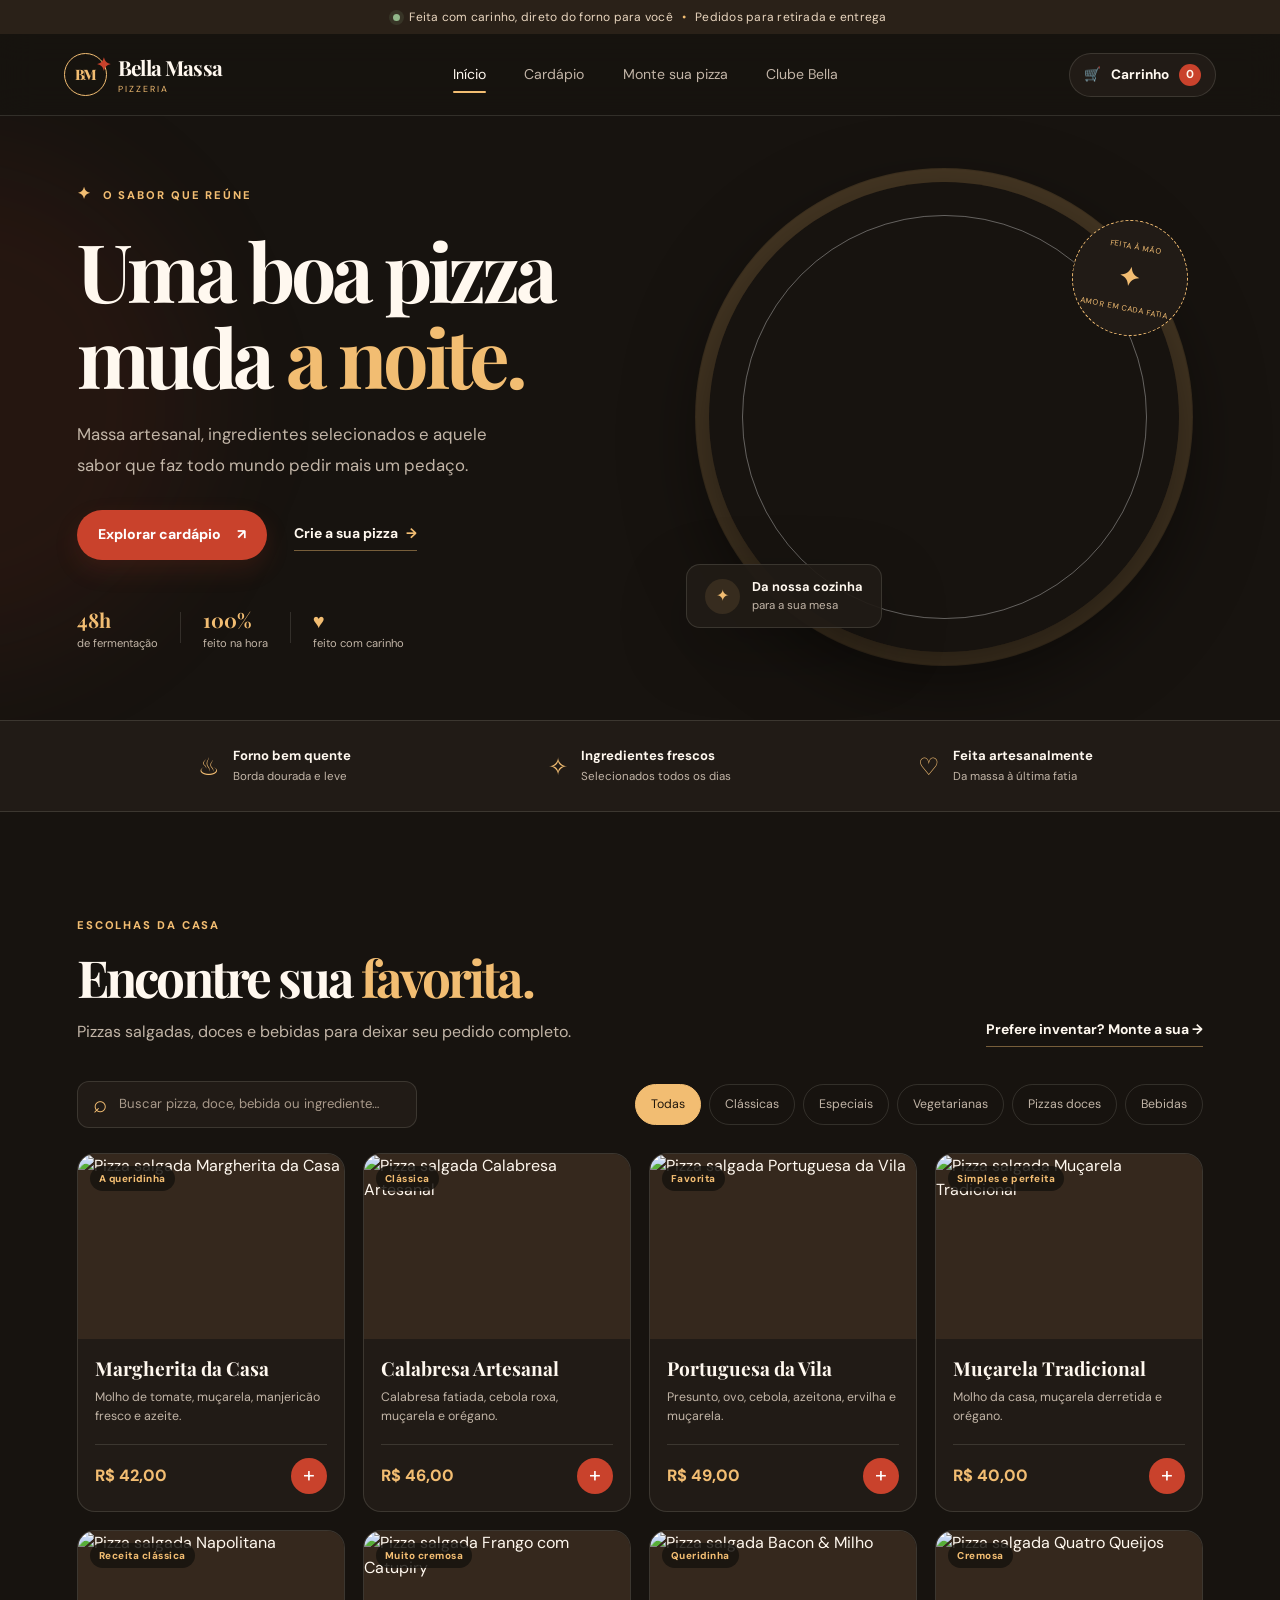
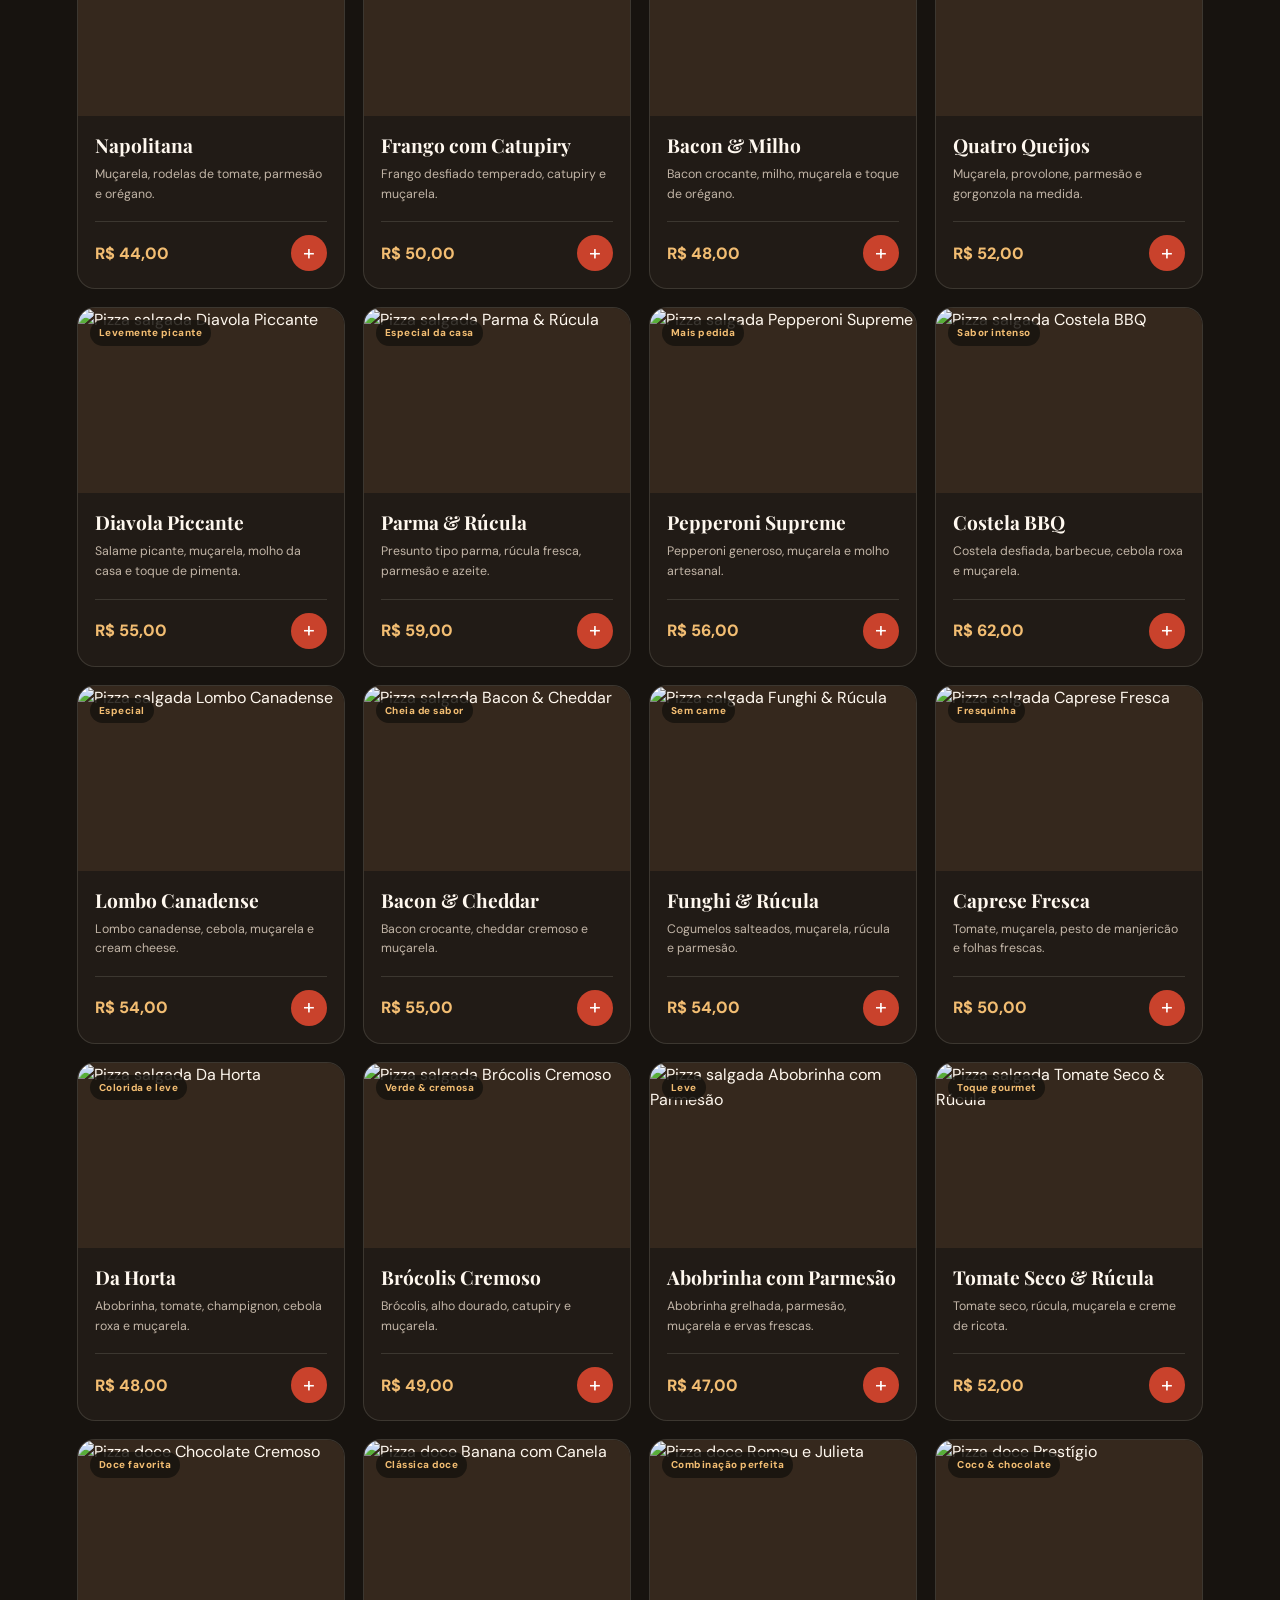
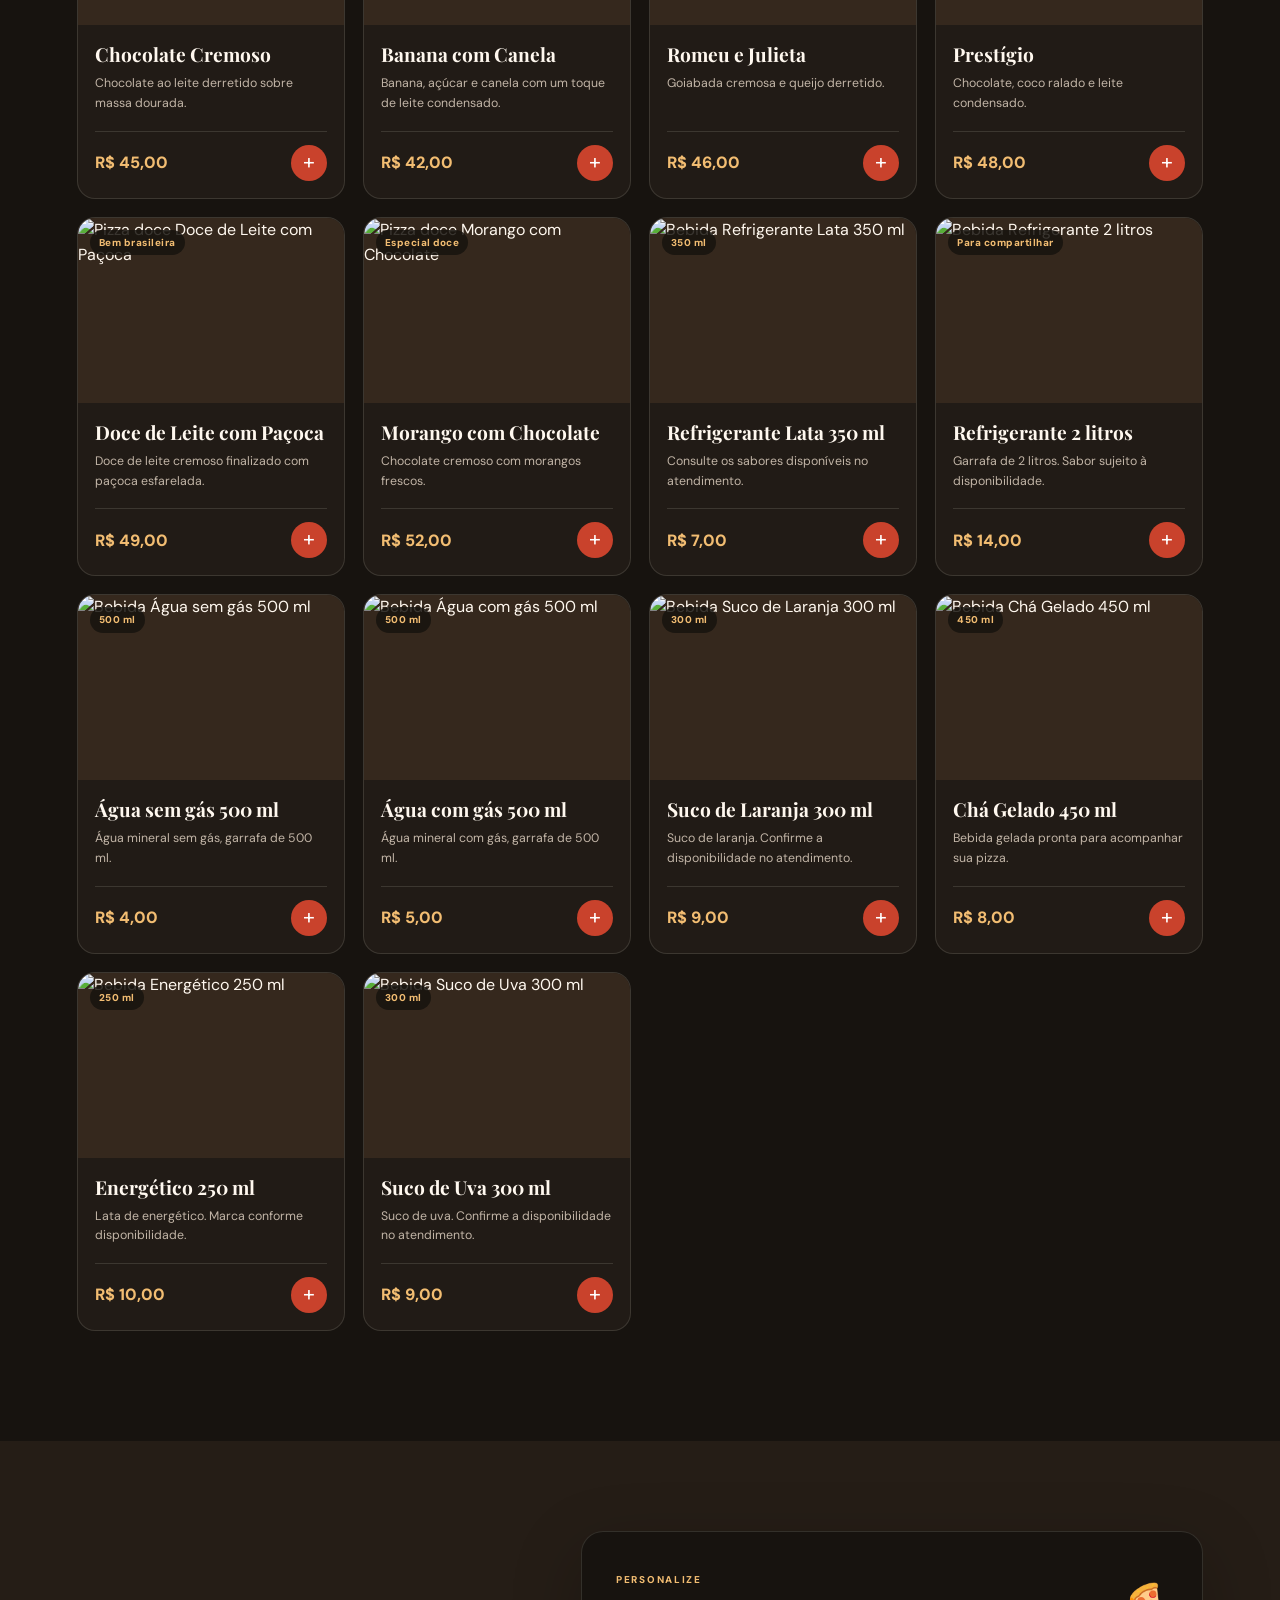
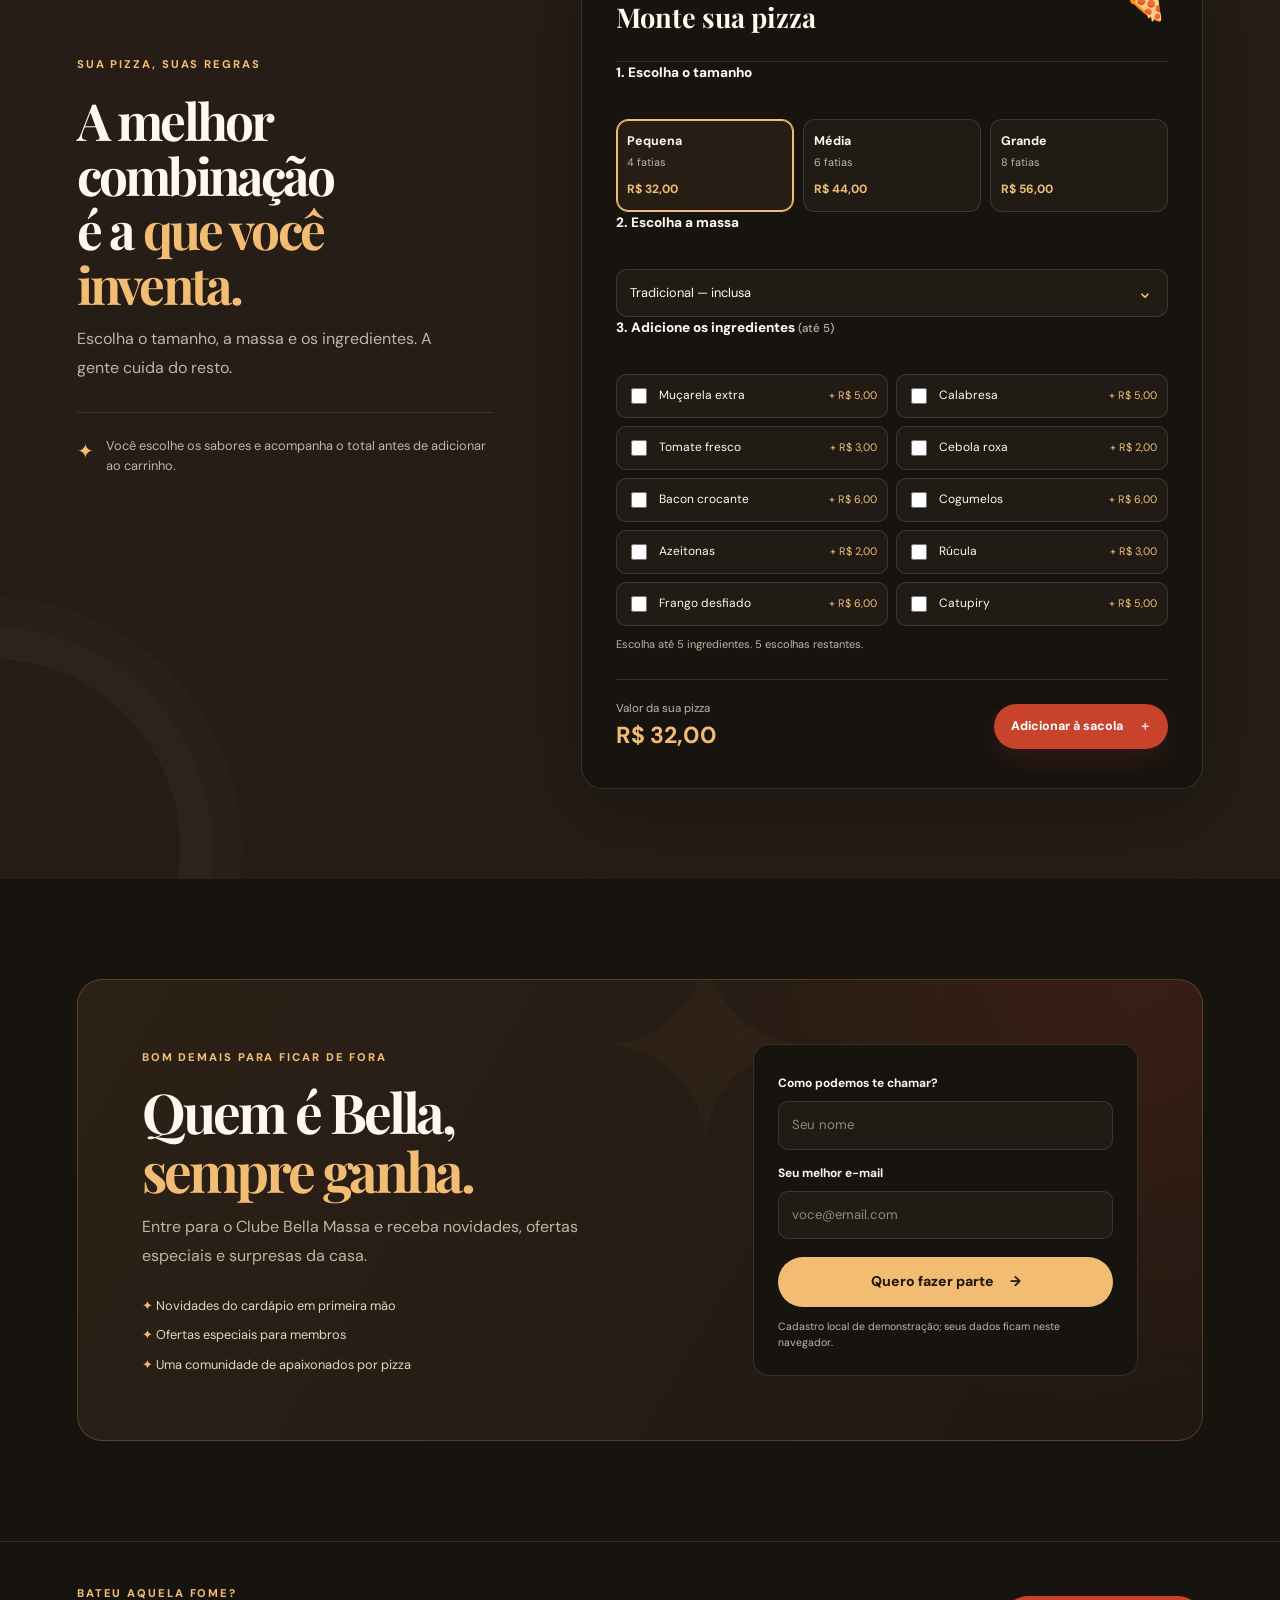
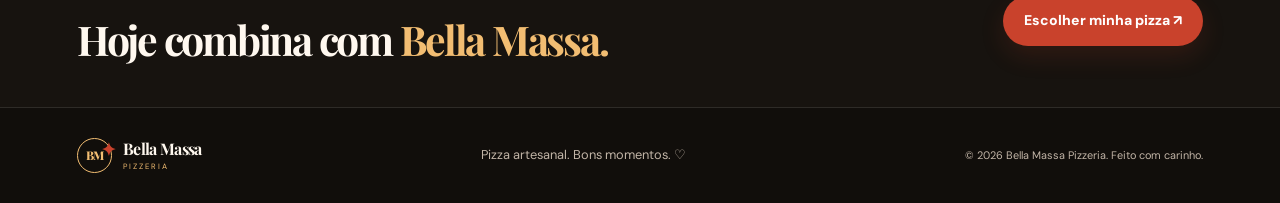
==== commit 22360042: "9.1.0 Novas pizzas" ====
--- a/index.html
+++ b/index.html
@@ -43,10 +43,10 @@
     <section class="trust-strip" aria-label="Diferenciais"><div><span>♨</span><p><strong>Forno bem quente</strong><small>Borda dourada e leve</small></p></div><div><span>✧</span><p><strong>Ingredientes frescos</strong><small>Selecionados todos os dias</small></p></div><div><span>♡</span><p><strong>Feita artesanalmente</strong><small>Da massa à última fatia</small></p></div></section>
 
     <section class="page-section menu-section" id="cardapio" aria-labelledby="menu-title">
-      <div class="section-heading"><div><span class="eyebrow">ESCOLHAS DA CASA</span><h2 id="menu-title">Encontre sua <em>favorita.</em></h2><p>Clássicas irresistíveis e combinações para sair do comum.</p></div><a class="text-link desktop-only" href="#monte">Prefere inventar? Monte a sua →</a></div>
-      <div class="menu-tools"><label class="search-box"><span aria-hidden="true">⌕</span><input id="menu-search" type="search" placeholder="Buscar pizza ou ingrediente…" aria-label="Buscar no cardápio"></label><div class="filter-list" role="group" aria-label="Filtrar pizzas"><button class="filter-chip active" data-filter="Todas" type="button">Todas</button><button class="filter-chip" data-filter="Clássicas" type="button">Clássicas</button><button class="filter-chip" data-filter="Especiais" type="button">Especiais</button><button class="filter-chip" data-filter="Vegetarianas" type="button">Vegetarianas</button></div></div>
+      <div class="section-heading"><div><span class="eyebrow">ESCOLHAS DA CASA</span><h2 id="menu-title">Encontre sua <em>favorita.</em></h2><p>Pizzas salgadas, doces e bebidas para deixar seu pedido completo.</p></div><a class="text-link desktop-only" href="#monte">Prefere inventar? Monte a sua →</a></div>
+      <div class="menu-tools"><label class="search-box"><span aria-hidden="true">⌕</span><input id="menu-search" type="search" placeholder="Buscar pizza, doce, bebida ou ingrediente…" aria-label="Buscar no cardápio"></label><div class="filter-list" role="group" aria-label="Filtrar pizzas"><button class="filter-chip active" data-filter="Todas" type="button">Todas</button><button class="filter-chip" data-filter="Clássicas" type="button">Clássicas</button><button class="filter-chip" data-filter="Especiais" type="button">Especiais</button><button class="filter-chip" data-filter="Vegetarianas" type="button">Vegetarianas</button><button class="filter-chip" data-filter="Pizzas doces" type="button">Pizzas doces</button><button class="filter-chip" data-filter="Bebidas" type="button">Bebidas</button></div></div>
       <div class="product-grid" id="product-grid" aria-live="polite"></div>
-      <p class="empty-state hidden" id="empty-menu">Não encontramos pizzas com esse termo. Tente outro ingrediente.</p>
+      <p class="empty-state hidden" id="empty-menu">Não encontramos produtos com esse termo. Tente outra busca ou categoria.</p>
     </section>
 
     <section class="custom-section" id="monte" aria-labelledby="custom-title">
@@ -69,7 +69,7 @@
 
   <nav class="mobile-nav" aria-label="Navegação rápida"><a href="#inicio" data-nav="inicio" class="active"><span>⌂</span><small>Início</small></a><a href="#cardapio" data-nav="cardapio"><span>☷</span><small>Cardápio</small></a><a href="#monte" data-nav="monte"><span>✦</span><small>Monte a sua</small></a><button id="mobile-cart" type="button"><span>🛒<b id="mobile-cart-count">0</b></span><small>Sacola</small></button></nav>
 
-  <div class="modal-backdrop hidden" id="cart-modal" role="dialog" aria-modal="true" aria-labelledby="cart-title"><section class="cart-drawer"><div class="drawer-heading"><div><span class="eyebrow">SEU PEDIDO</span><h2 id="cart-title">Sua sacola</h2></div><button class="icon-button" id="close-cart" type="button" aria-label="Fechar carrinho">×</button></div><div id="cart-items" class="cart-items"></div><div id="cart-empty" class="cart-empty"><span aria-hidden="true">🍕</span><h3>Sua sacola está vazia</h3><p>Escolha uma pizza deliciosa para começar.</p><button class="button button-primary" id="browse-menu" type="button">Ver cardápio</button></div><div class="cart-summary hidden" id="cart-summary"><div class="summary-line"><span>Subtotal</span><strong id="cart-subtotal">R$ 0,00</strong></div><div class="summary-line"><span>Entrega</span><strong id="delivery-price">Calculada no fechamento</strong></div><div class="summary-line total-line"><span>Total dos itens</span><strong id="cart-total">R$ 0,00</strong></div><label class="checkout-label" for="order-notes">Observações do pedido (opcional)</label><textarea id="order-notes" rows="2" maxlength="300" placeholder="Ex.: tirar cebola, interfone quebrado…"></textarea><button class="button button-primary checkout-button" id="checkout-button" type="button">Finalizar pedido <span aria-hidden="true">→</span></button><p class="checkout-note">Demonstração: o pedido será preparado para copiar. Nenhum pagamento é processado neste site.</p></div></section></div>
+  <div class="modal-backdrop hidden" id="cart-modal" role="dialog" aria-modal="true" aria-labelledby="cart-title"><section class="cart-drawer"><div class="drawer-heading"><div><span class="eyebrow">SEU PEDIDO</span><h2 id="cart-title">Sua sacola</h2></div><button class="icon-button" id="close-cart" type="button" aria-label="Fechar carrinho">×</button></div><div id="cart-items" class="cart-items"></div><div id="cart-empty" class="cart-empty"><span aria-hidden="true">🍕</span><h3>Sua sacola está vazia</h3><p>Escolha uma pizza, sobremesa ou bebida para começar.</p><button class="button button-primary" id="browse-menu" type="button">Ver cardápio</button></div><div class="cart-summary hidden" id="cart-summary"><div class="summary-line"><span>Subtotal</span><strong id="cart-subtotal">R$ 0,00</strong></div><div class="summary-line"><span>Entrega</span><strong id="delivery-price">Calculada no fechamento</strong></div><div class="summary-line total-line"><span>Total dos itens</span><strong id="cart-total">R$ 0,00</strong></div><label class="checkout-label" for="order-notes">Observações do pedido (opcional)</label><textarea id="order-notes" rows="2" maxlength="300" placeholder="Ex.: tirar cebola, interfone quebrado…"></textarea><button class="button button-primary checkout-button" id="checkout-button" type="button">Finalizar pedido <span aria-hidden="true">→</span></button><p class="checkout-note">Demonstração: o pedido será preparado para copiar. Nenhum pagamento é processado neste site.</p></div></section></div>
   <div class="toast" id="toast" role="status" aria-live="polite"></div>
 </body>
 </html>
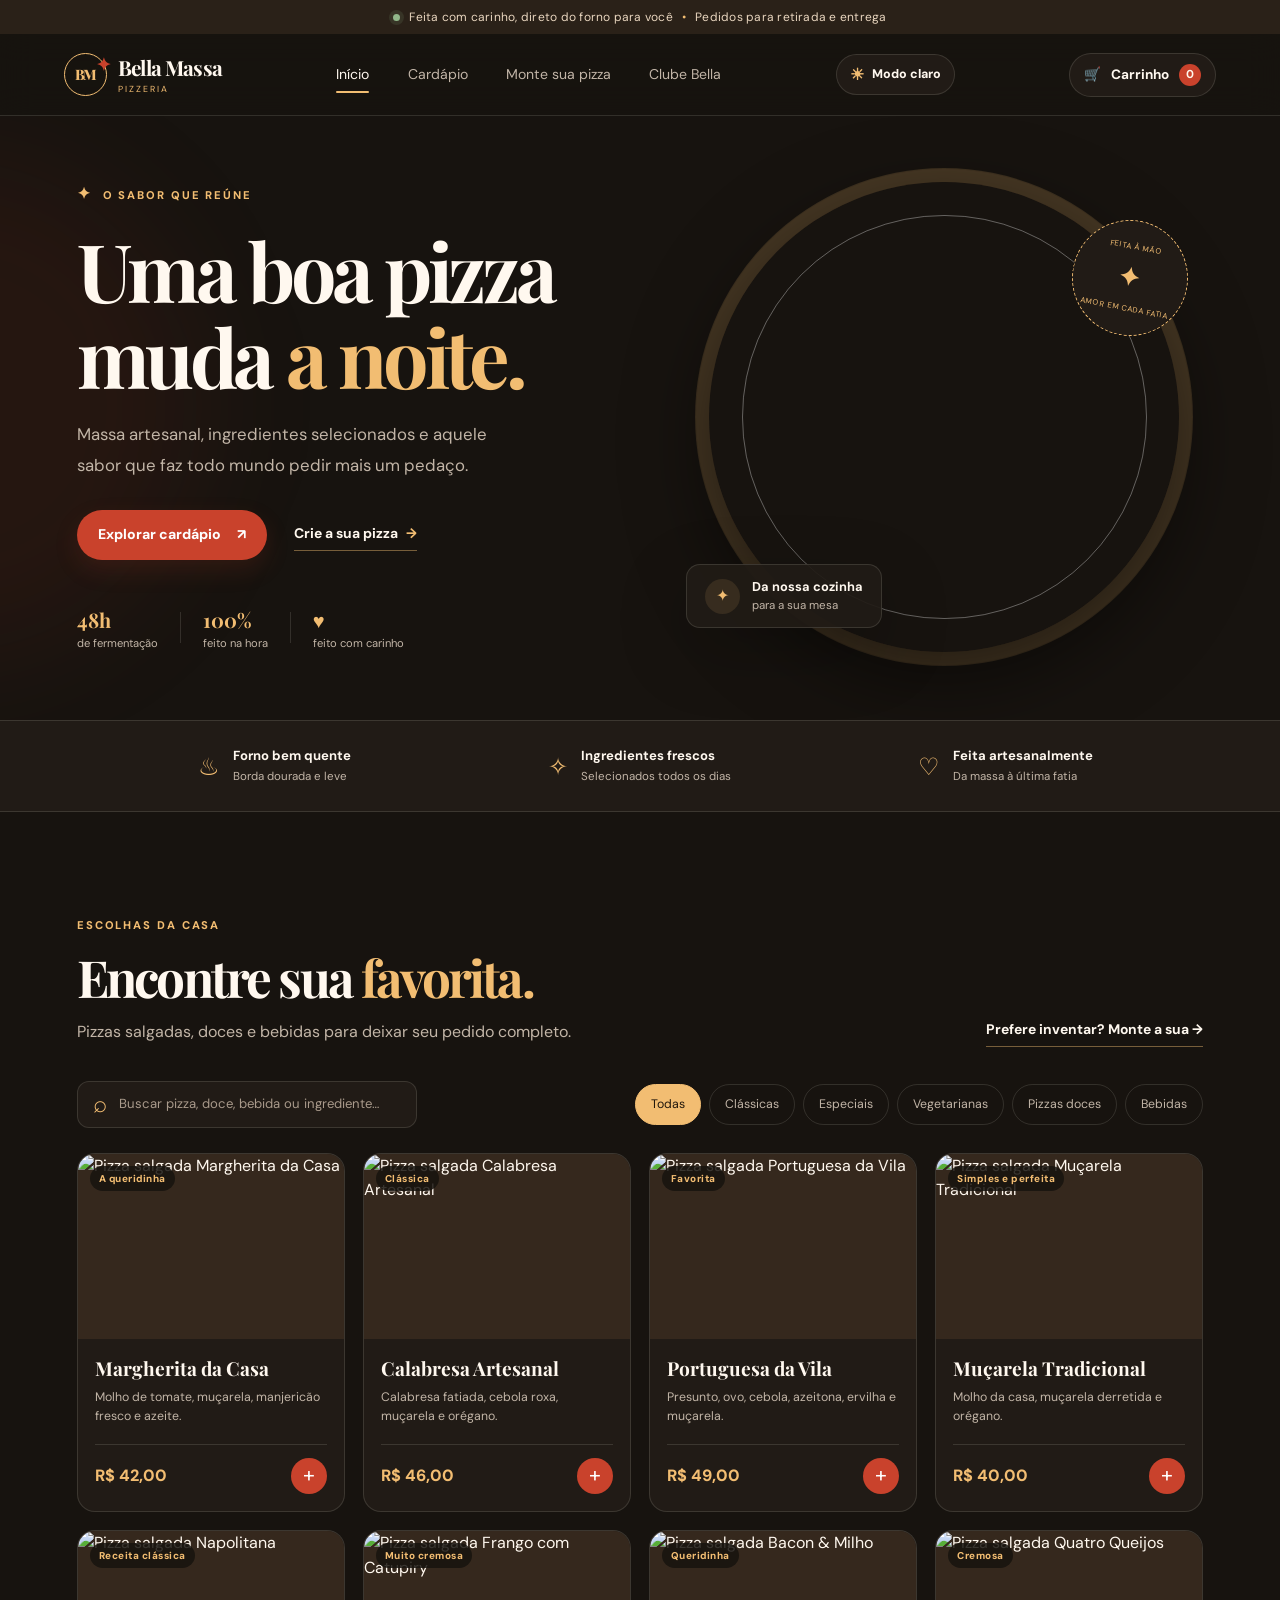
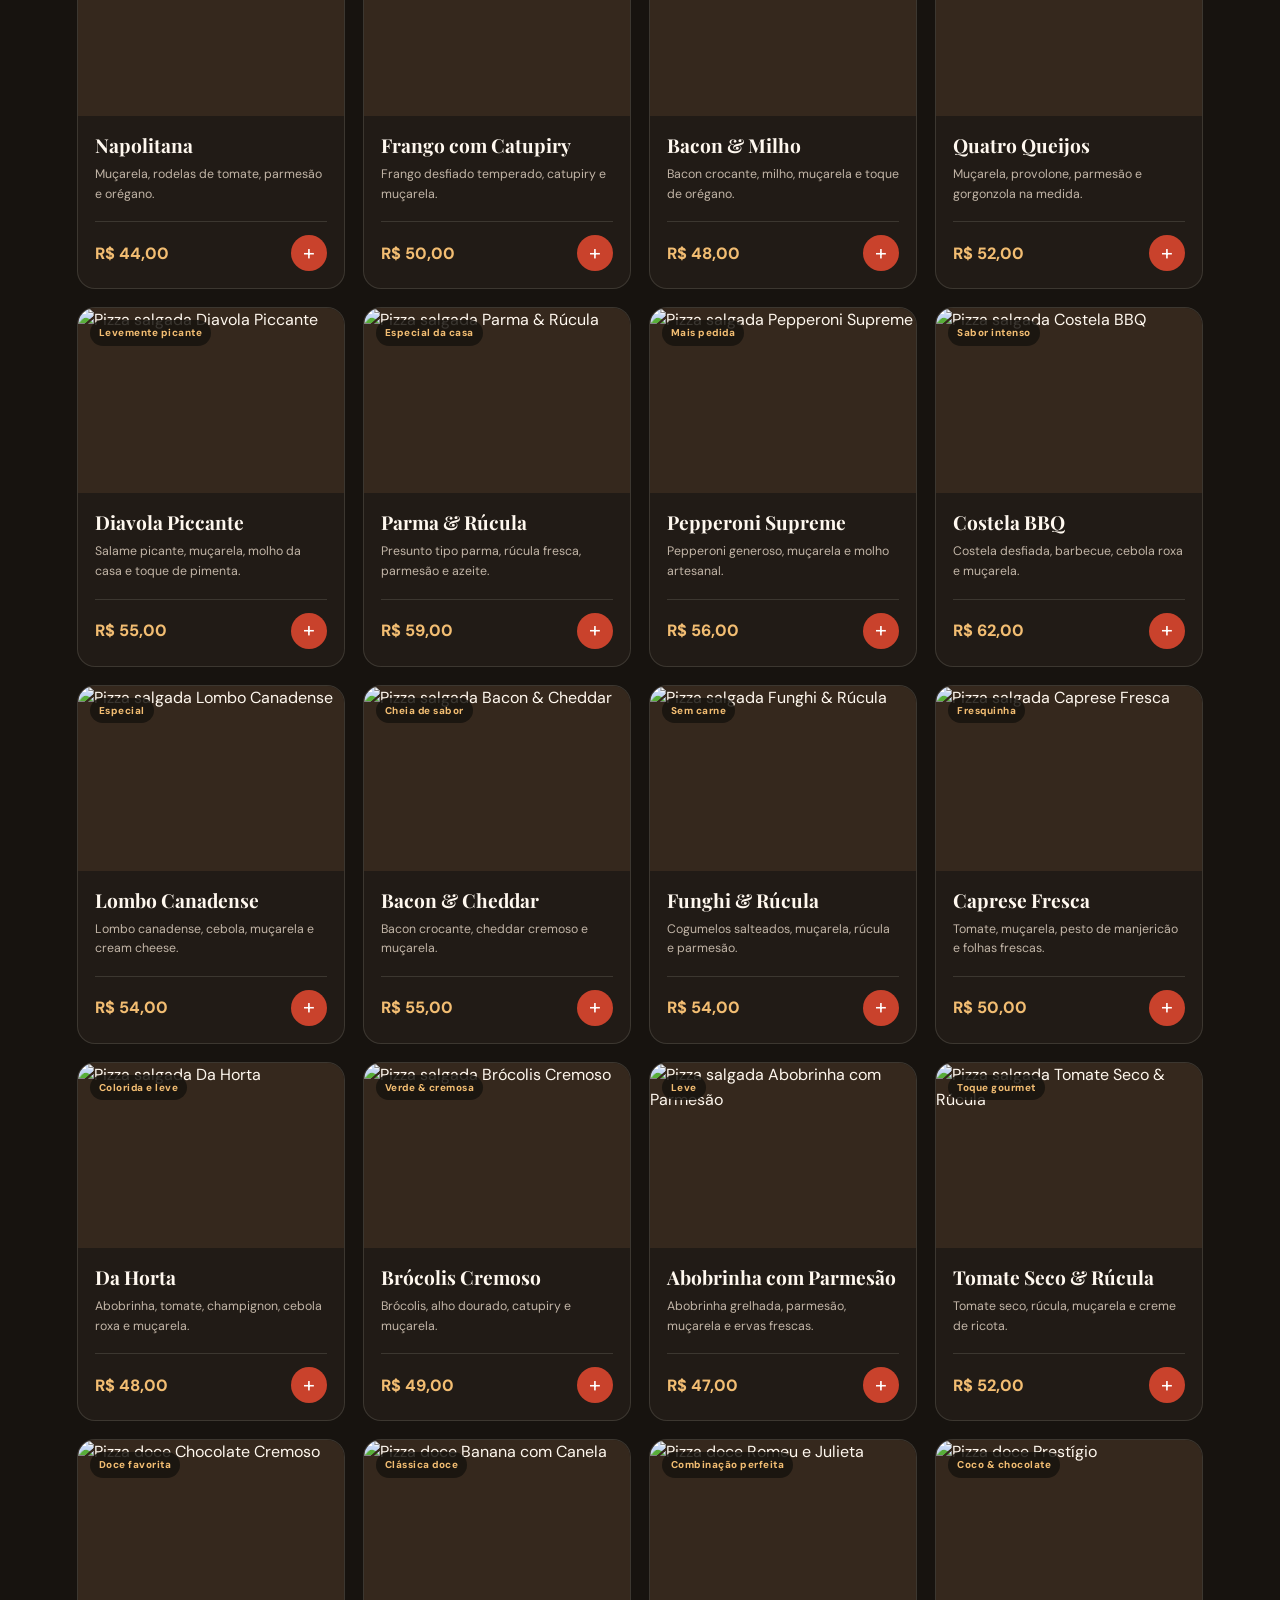
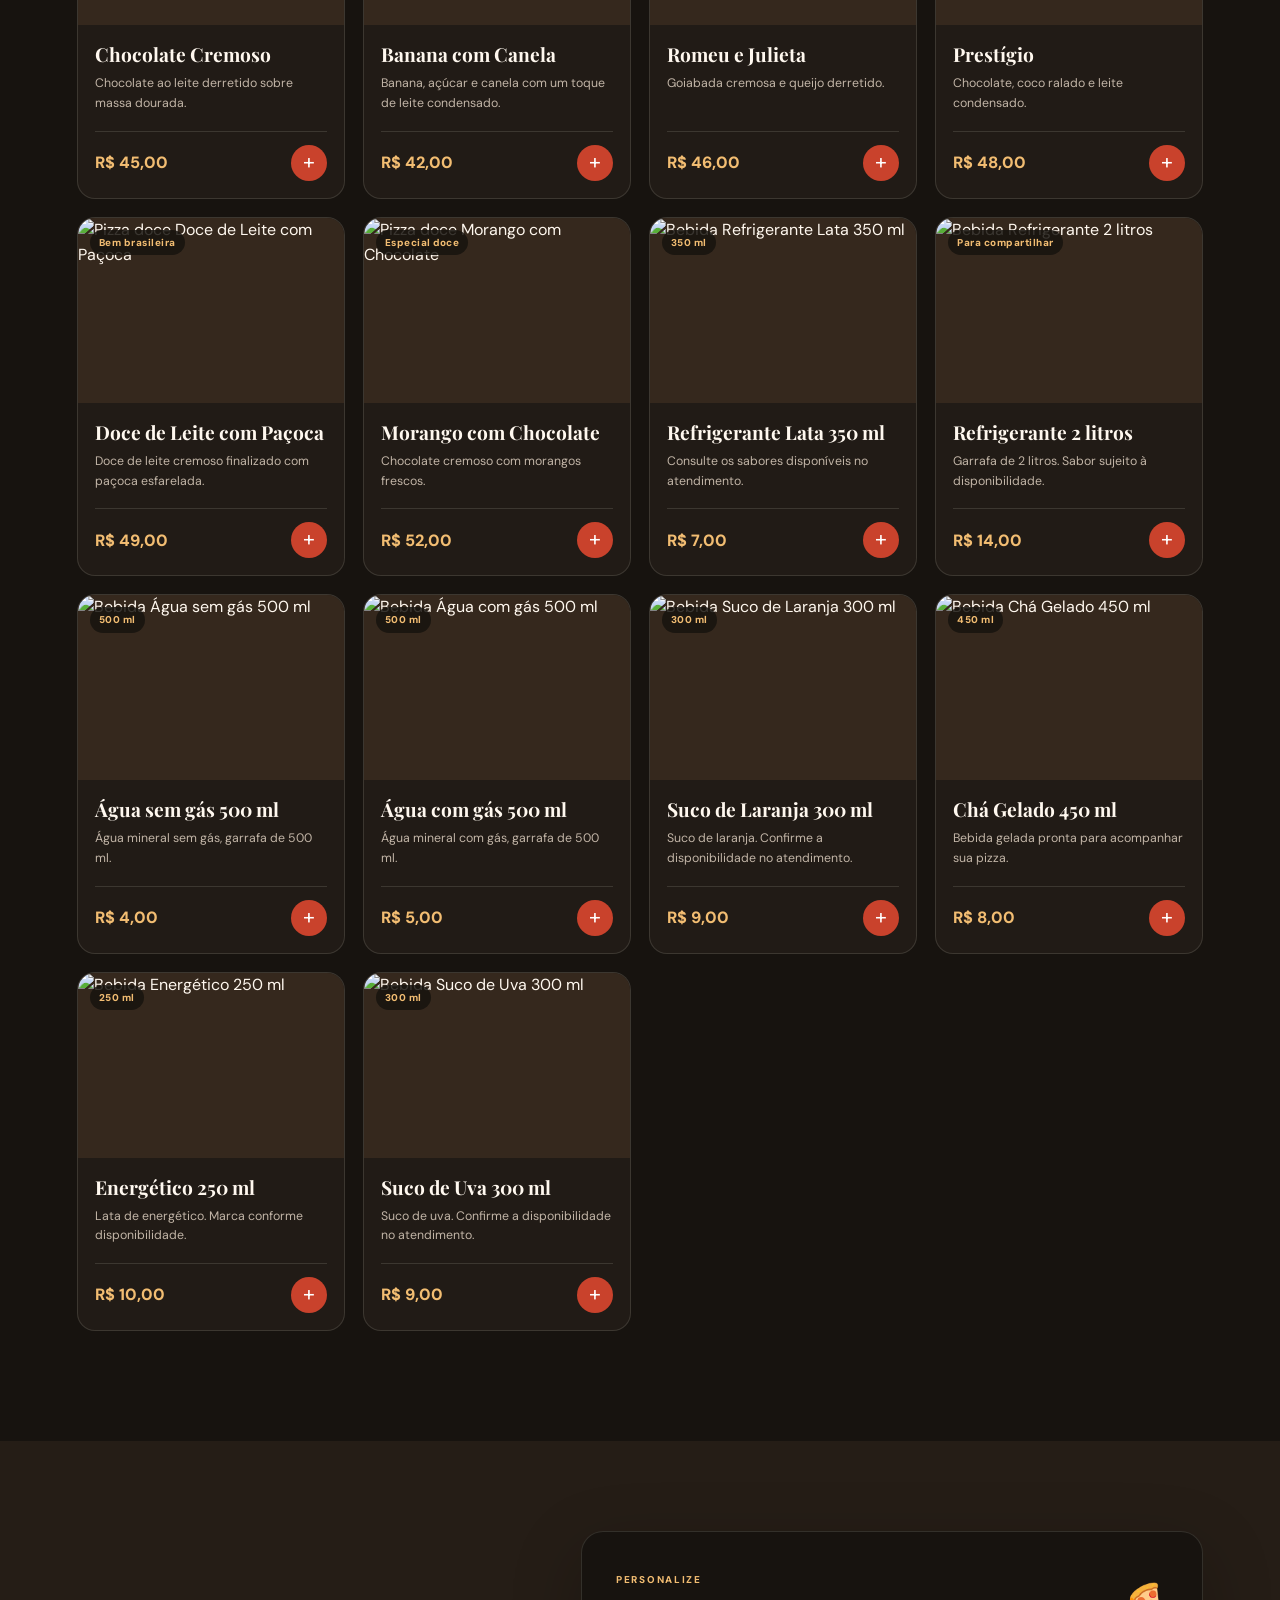
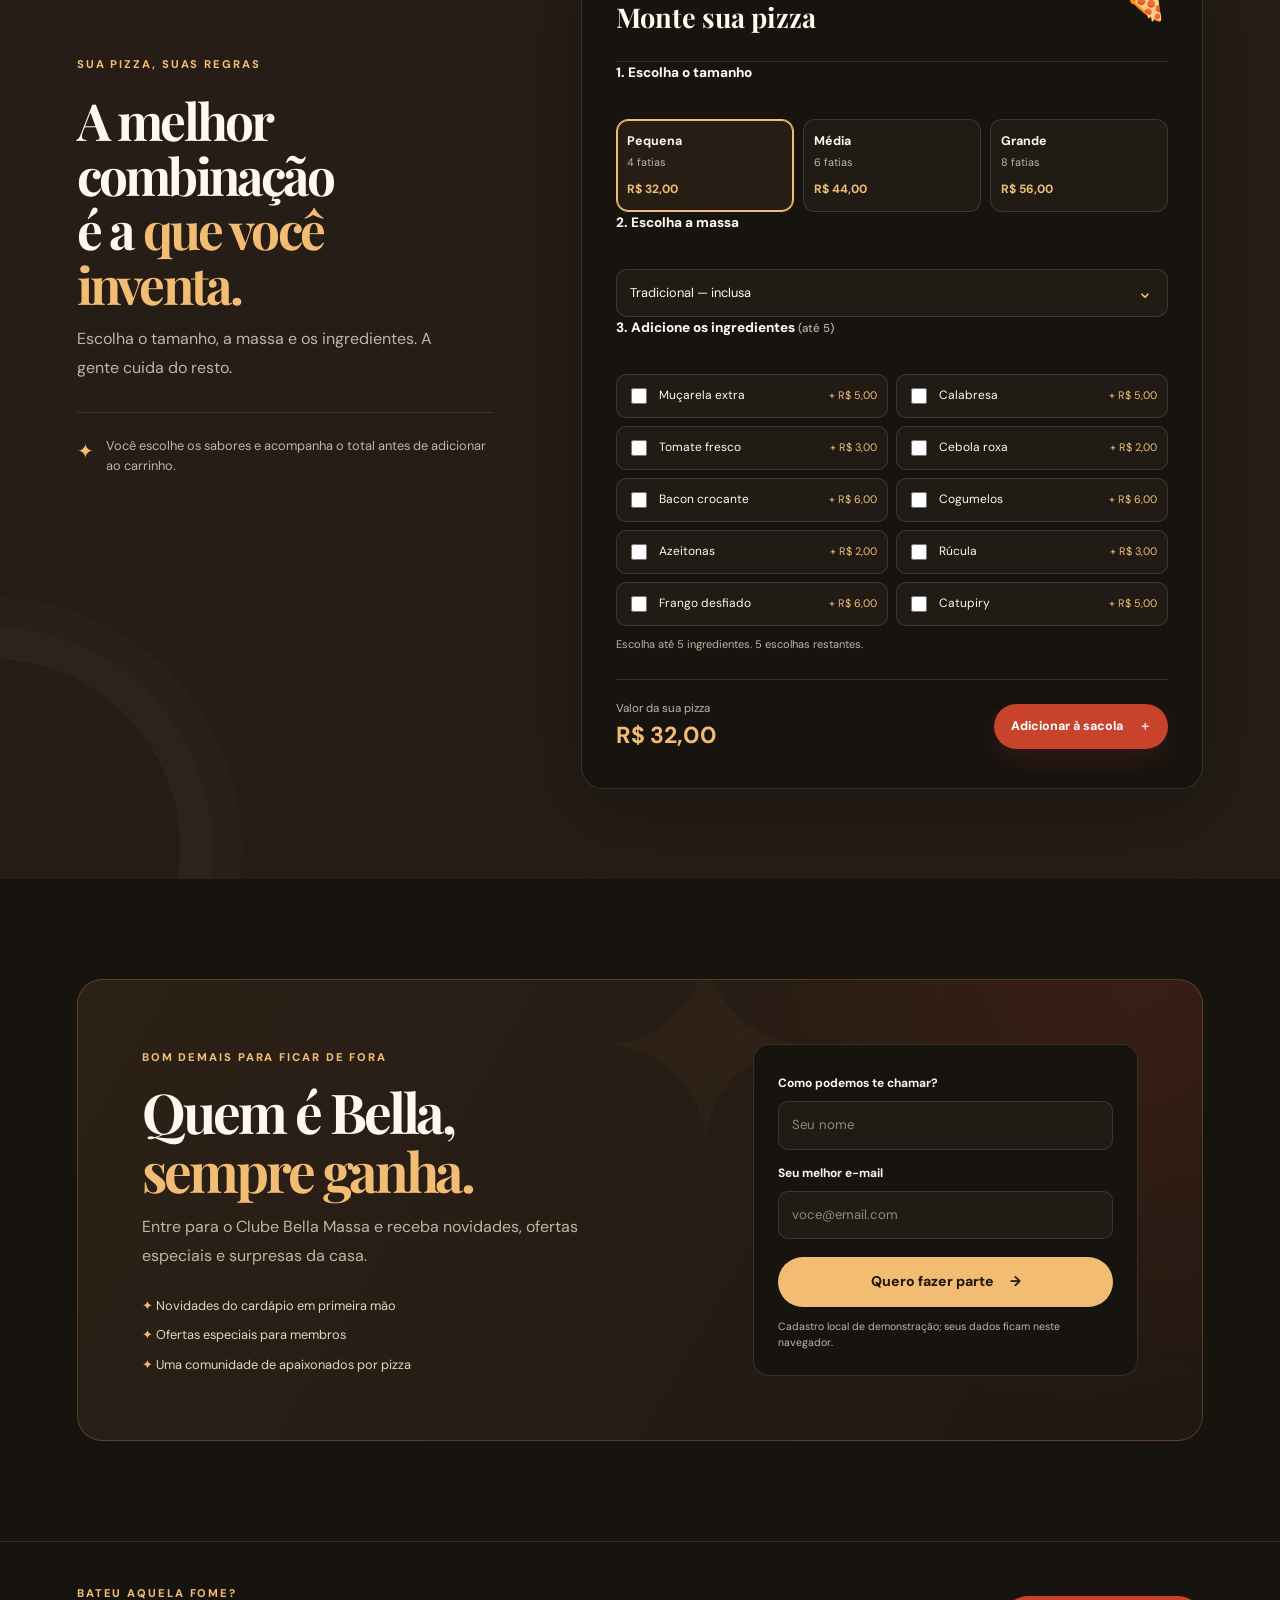
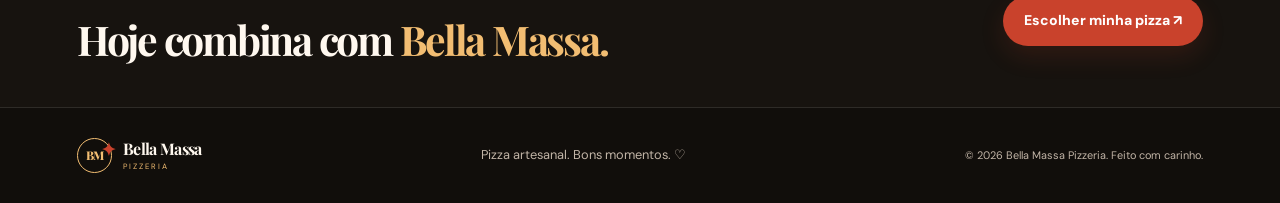
==== commit 73bb5b56: "9.2.0" ====
--- a/index.html
+++ b/index.html
@@ -3,7 +3,7 @@
 <head>
   <meta charset="utf-8">
   <meta name="viewport" content="width=device-width, initial-scale=1">
-  <meta name="theme-color" content="#17130f">
+  <meta name="theme-color" content="#17130f" id="theme-color-meta">
   <meta name="description" content="Bella Massa Pizzeria — escolha sua pizza, monte a sua e acompanhe seu pedido.">
   <title>Bella Massa Pizzeria</title>
   <link rel="preconnect" href="https://fonts.googleapis.com">
@@ -25,6 +25,7 @@
       <a href="#monte" data-nav="monte" class="nav-link">Monte sua pizza</a>
       <a href="#clube" data-nav="clube" class="nav-link">Clube Bella</a>
     </nav>
+    <button class="theme-toggle" id="theme-toggle" type="button" aria-label="Ativar modo claro" title="Ativar modo claro"><span class="theme-icon" aria-hidden="true">☀</span><span class="theme-label">Modo claro</span></button>
     <button class="cart-button" id="open-cart" type="button" aria-label="Abrir carrinho"> <span aria-hidden="true">🛒</span><span class="cart-label">Carrinho</span><span class="cart-count" id="cart-count">0</span></button>
   </header>
 
--- a/style.css
+++ b/style.css
@@ -4,3 +4,35 @@
 @media(max-width:720px){html{scroll-padding-top:75px}.announcement{font-size:.65rem;height:auto;min-height:32px;padding:6px 10px;flex-wrap:wrap;gap:6px}.site-header{height:68px;padding:0 18px}.brand-mark{width:38px;height:38px}.brand-copy strong{font-size:1.1rem}.desktop-nav{display:none}.cart-button{padding:8px 10px;gap:7px}.cart-label{display:none}.page-section{padding-left:20px;padding-right:20px}.hero{grid-template-columns:1fr;padding-top:48px;padding-bottom:43px;gap:16px}.hero h1{font-size:clamp(3.2rem,14vw,4.8rem);margin:16px 0}.hero-content>p{font-size:.93rem}.hero-actions{gap:19px;flex-wrap:wrap;margin-top:24px}.button{padding:13px 17px;font-size:.8rem}.hero-highlights{gap:13px;margin-top:30px}.hero-highlights strong{font-size:1.1rem}.hero-highlights span{font-size:.62rem}.hero-art{min-height:300px;margin:0 5px}.hero-image{width:min(74vw,350px)}.round-stamp{right:0;top:2%;width:88px;height:88px;font-size:.4rem}.round-stamp strong{font-size:1.2rem}.hero-caption{left:0;bottom:0;padding:9px 12px}.trust-strip{padding:18px 20px;gap:8px}.trust-strip>div{flex-direction:column;text-align:center;gap:5px}.trust-strip>div>span{font-size:1.25rem}.trust-strip strong{font-size:.68rem}.trust-strip small{font-size:.62rem}.menu-section{padding-top:67px;padding-bottom:70px}.section-heading{align-items:flex-start}.section-heading h2,.custom-copy h2,.club-copy h2{font-size:clamp(2.4rem,10vw,3.2rem)}.section-heading p{font-size:.82rem}.desktop-only{display:none}.menu-tools{flex-direction:column;align-items:stretch;gap:13px;margin:25px 0 18px}.search-box{max-width:none}.filter-list{flex-wrap:nowrap;overflow-x:auto;padding-bottom:4px}.filter-chip{white-space:nowrap}.product-grid{grid-template-columns:repeat(2,minmax(0,1fr));gap:11px}.product-photo{height:clamp(120px,38vw,190px)}.product-info{padding:12px}.product-info h3{font-size:1rem}.product-info p{font-size:.7rem;margin-bottom:12px}.product-price{font-size:.9rem}.product-tag{font-size:.55rem;top:8px;left:8px}.add-button{width:32px;height:32px}.custom-section{grid-template-columns:1fr;padding:64px 20px;gap:28px}.custom-copy{position:static}.custom-copy>p{font-size:.85rem}.custom-note{margin-top:20px;padding-top:17px}.custom-card{padding:19px 15px}.form-heading h3{font-size:1.5rem}.choice-card>span{padding:10px 7px}.choice-card strong{font-size:.7rem}.choice-card small,.choice-card b{font-size:.63rem}.ingredient-grid{gap:7px}.ingredient-choice{padding:9px 7px;font-size:.68rem;gap:6px}.ingredient-choice small{font-size:.61rem}.custom-total{align-items:flex-start;flex-direction:column}.custom-total .button{width:100%}.club-section{padding-top:65px;padding-bottom:65px}.club-card{grid-template-columns:1fr;padding:27px 20px;gap:25px}.club-decoration{right:-20px;top:-30px;font-size:10rem}.club-copy h2{font-size:3rem}.club-copy>p{font-size:.85rem}.club-copy ul{font-size:.75rem}.club-form{padding:18px}.footer-cta{padding-top:27px;padding-bottom:30px;align-items:flex-start;flex-direction:column}.footer-cta h2{font-size:2rem}.site-footer{padding:23px 20px 88px;flex-wrap:wrap}.site-footer>p{order:3;width:100%;margin:0}.site-footer>small{font-size:.6rem;text-align:right;max-width:45%}.mobile-nav{display:flex;position:fixed;z-index:30;bottom:0;left:0;right:0;padding:8px 8px calc(8px + env(safe-area-inset-bottom));background:#17130ff5;border-top:1px solid var(--line);backdrop-filter:blur(15px);justify-content:space-around}.mobile-nav a,.mobile-nav button{display:flex;flex:1;align-items:center;justify-content:center;gap:2px;flex-direction:column;border:0;background:none;color:var(--muted);font-size:1.2rem;min-height:45px}.mobile-nav a.active{color:var(--gold)}.mobile-nav small{font-size:.61rem;font-weight:700}.mobile-nav button{position:relative}.mobile-nav button b{position:absolute;font-size:.55rem;top:-4px;right:-8px;background:var(--red);color:#fff;border-radius:999px;min-width:15px;padding:1px 3px}.cart-drawer{padding:20px 18px}.toast{bottom:83px;font-size:.75rem}}
 @media(max-width:380px){.hero-actions .text-link{font-size:.78rem}.hero-highlights{gap:9px}.hero-highlights span{font-size:.56rem}.product-grid{gap:8px}.product-info{padding:10px}.product-info h3{font-size:.9rem}.product-info p{font-size:.65rem}.product-price{font-size:.82rem}.ingredient-choice{font-size:.62rem}.ingredient-choice small{font-size:.57rem}}
 @media(prefers-reduced-motion:reduce){*,*::before,*::after{scroll-behavior:auto!important;animation-duration:.01ms!important;animation-iteration-count:1!important;transition-duration:.01ms!important}}
+
+
+/* Alternância de tema: modo claro */
+.theme-toggle{display:inline-flex;align-items:center;justify-content:center;gap:8px;flex-shrink:0;border:1px solid var(--line);border-radius:999px;padding:10px 13px;background:var(--panel);color:var(--text);font-size:.78rem;font-weight:800;white-space:nowrap;transition:background .2s,border-color .2s}
+.theme-toggle:hover{border-color:var(--gold)}
+.theme-icon{font-size:1rem;color:var(--gold);line-height:1}
+html[data-theme="light"]{color-scheme:light;--bg:#fffaf4;--panel:#ffffff;--panel-2:#f6eee4;--text:#2b2118;--muted:#75685d;--line:rgba(65,43,27,.15);--shadow:0 22px 70px rgba(65,43,27,.12)}
+html[data-theme="light"] body{background:var(--bg);color:var(--text)}
+html[data-theme="light"] .announcement{background:#f4e7d6;color:#594331}
+html[data-theme="light"] .site-header{background:rgba(255,250,244,.94)}
+html[data-theme="light"] .trust-strip{background:#f4eadc}
+html[data-theme="light"] .hero-image{background-image:linear-gradient(0deg,#fffaf410,#fffaf400),url('https://images.unsplash.com/photo-1579751626657-72bc17010498?auto=format&fit=crop&w=1200&q=85')}
+html[data-theme="light"] .round-stamp{background:#fffaf4;color:#8b5a20}
+html[data-theme="light"] .hero-caption{background:#fffaf4ed}
+html[data-theme="light"] .custom-section{background:#f3e8d9}
+html[data-theme="light"] .custom-card{background:#fffdf9;border-color:rgba(65,43,27,.15)}
+html[data-theme="light"] .choice-card{background:#fffaf4;border-color:var(--line)}
+html[data-theme="light"] .choice-card:has(input:checked){background:#fff1d9;border-color:#d9a44d}
+html[data-theme="light"] .ingredient-choice{background:#fffaf4;border-color:var(--line)}
+html[data-theme="light"] .ingredient-choice:has(input:checked){background:#fff1d9;border-color:#d9a44d}
+html[data-theme="light"] .product-photo{background:#eee0cf}
+html[data-theme="light"] .product-tag{background:#fffaf4ed;color:#7d4a16}
+html[data-theme="light"] .club-card{background:radial-gradient(circle at 95% 0%,#a8322210,transparent 38%),linear-gradient(120deg,#fff1df,#f8e9d7);border-color:#e3c89f}
+html[data-theme="light"] .club-copy ul{color:#594331}
+html[data-theme="light"] .club-form{background:#fffaf4;border-color:var(--line)}
+html[data-theme="light"] .site-footer{background:#f0e4d5}
+html[data-theme="light"] .mobile-nav{background:rgba(255,250,244,.96)}
+html[data-theme="light"] .cart-drawer{background:var(--bg)}
+html[data-theme="light"] .search-box input::placeholder,html[data-theme="light"] .club-form input::placeholder,html[data-theme="light"] .cart-summary textarea::placeholder{color:#958476}
+html[data-theme="light"] .filter-chip.active,html[data-theme="light"] .filter-chip:hover{color:#392714}
+html[data-theme="light"] .toast{background:#2b2118;color:#fff8ef}
+@media(max-width:720px){.site-header{gap:8px}.theme-toggle{padding:9px 10px;gap:5px;font-size:.7rem}.theme-label{display:none}.theme-icon{font-size:1.1rem}.cart-button{padding:8px 9px}}
